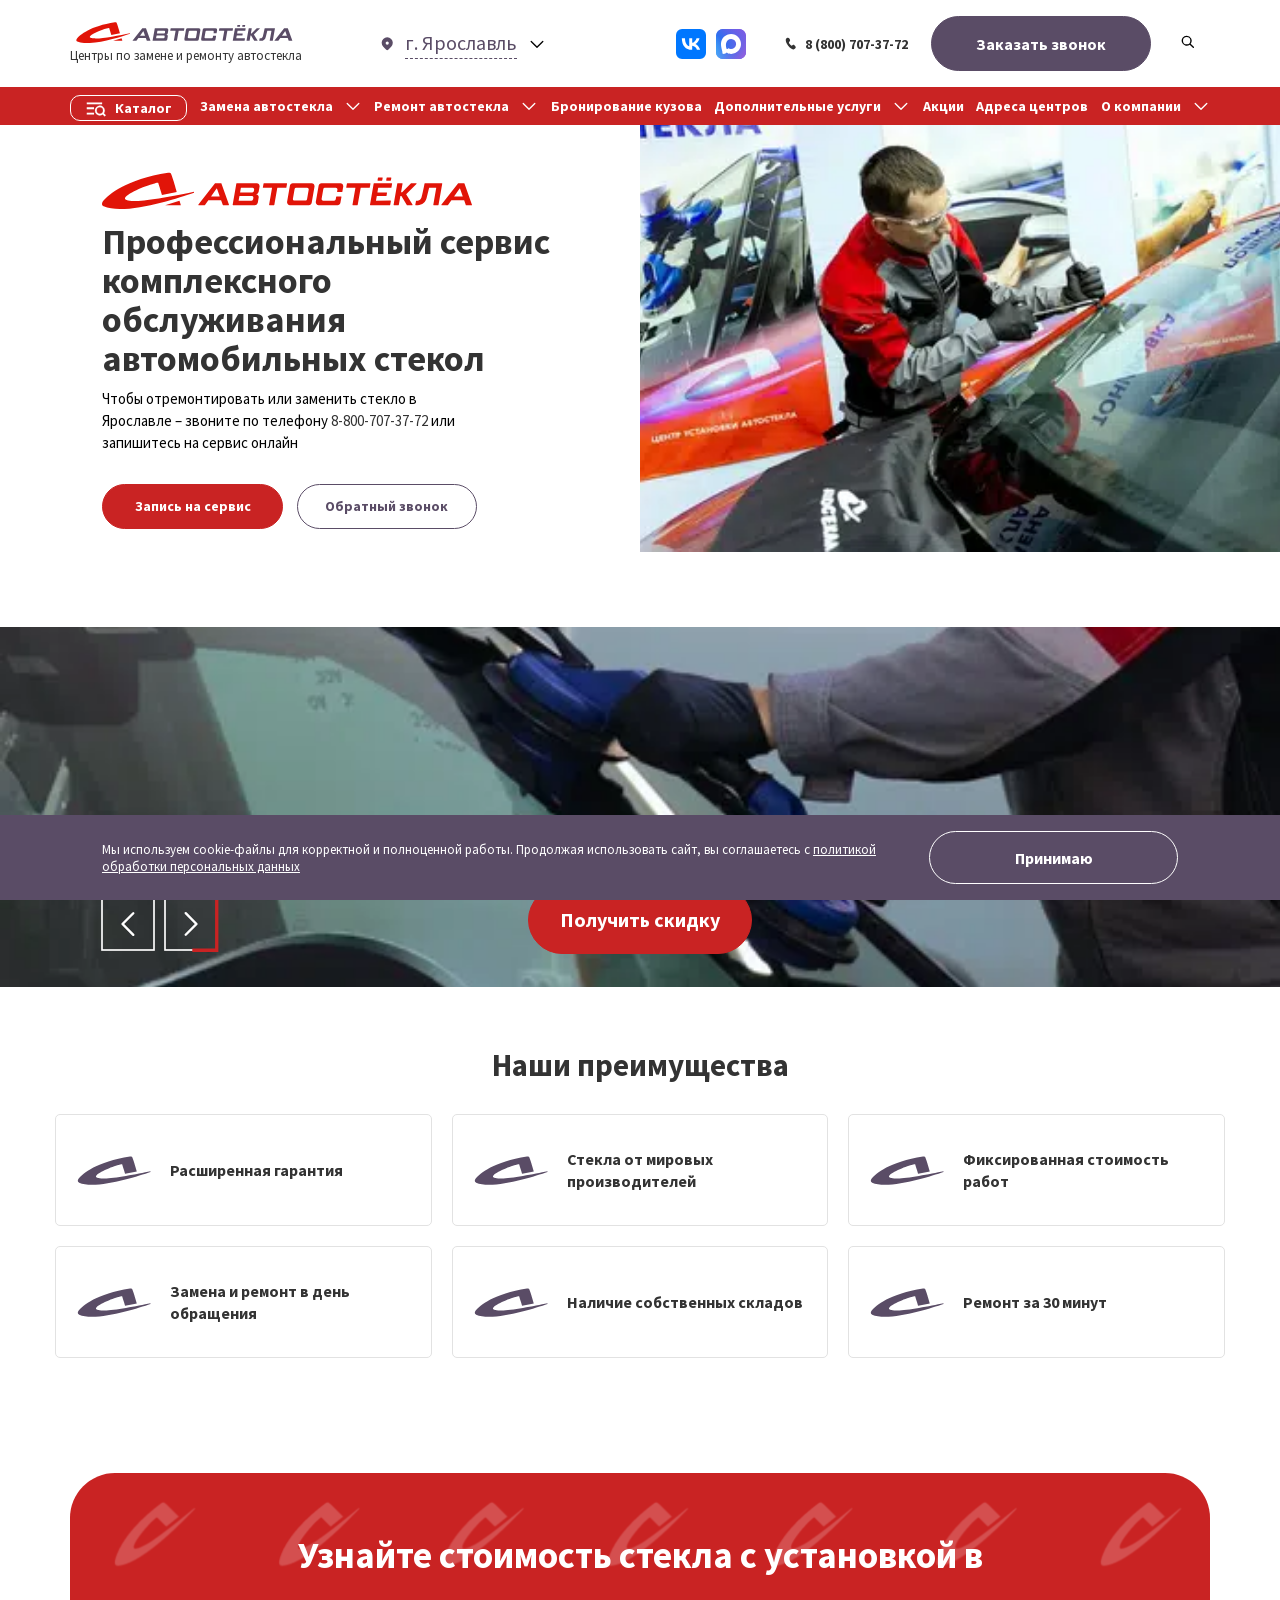
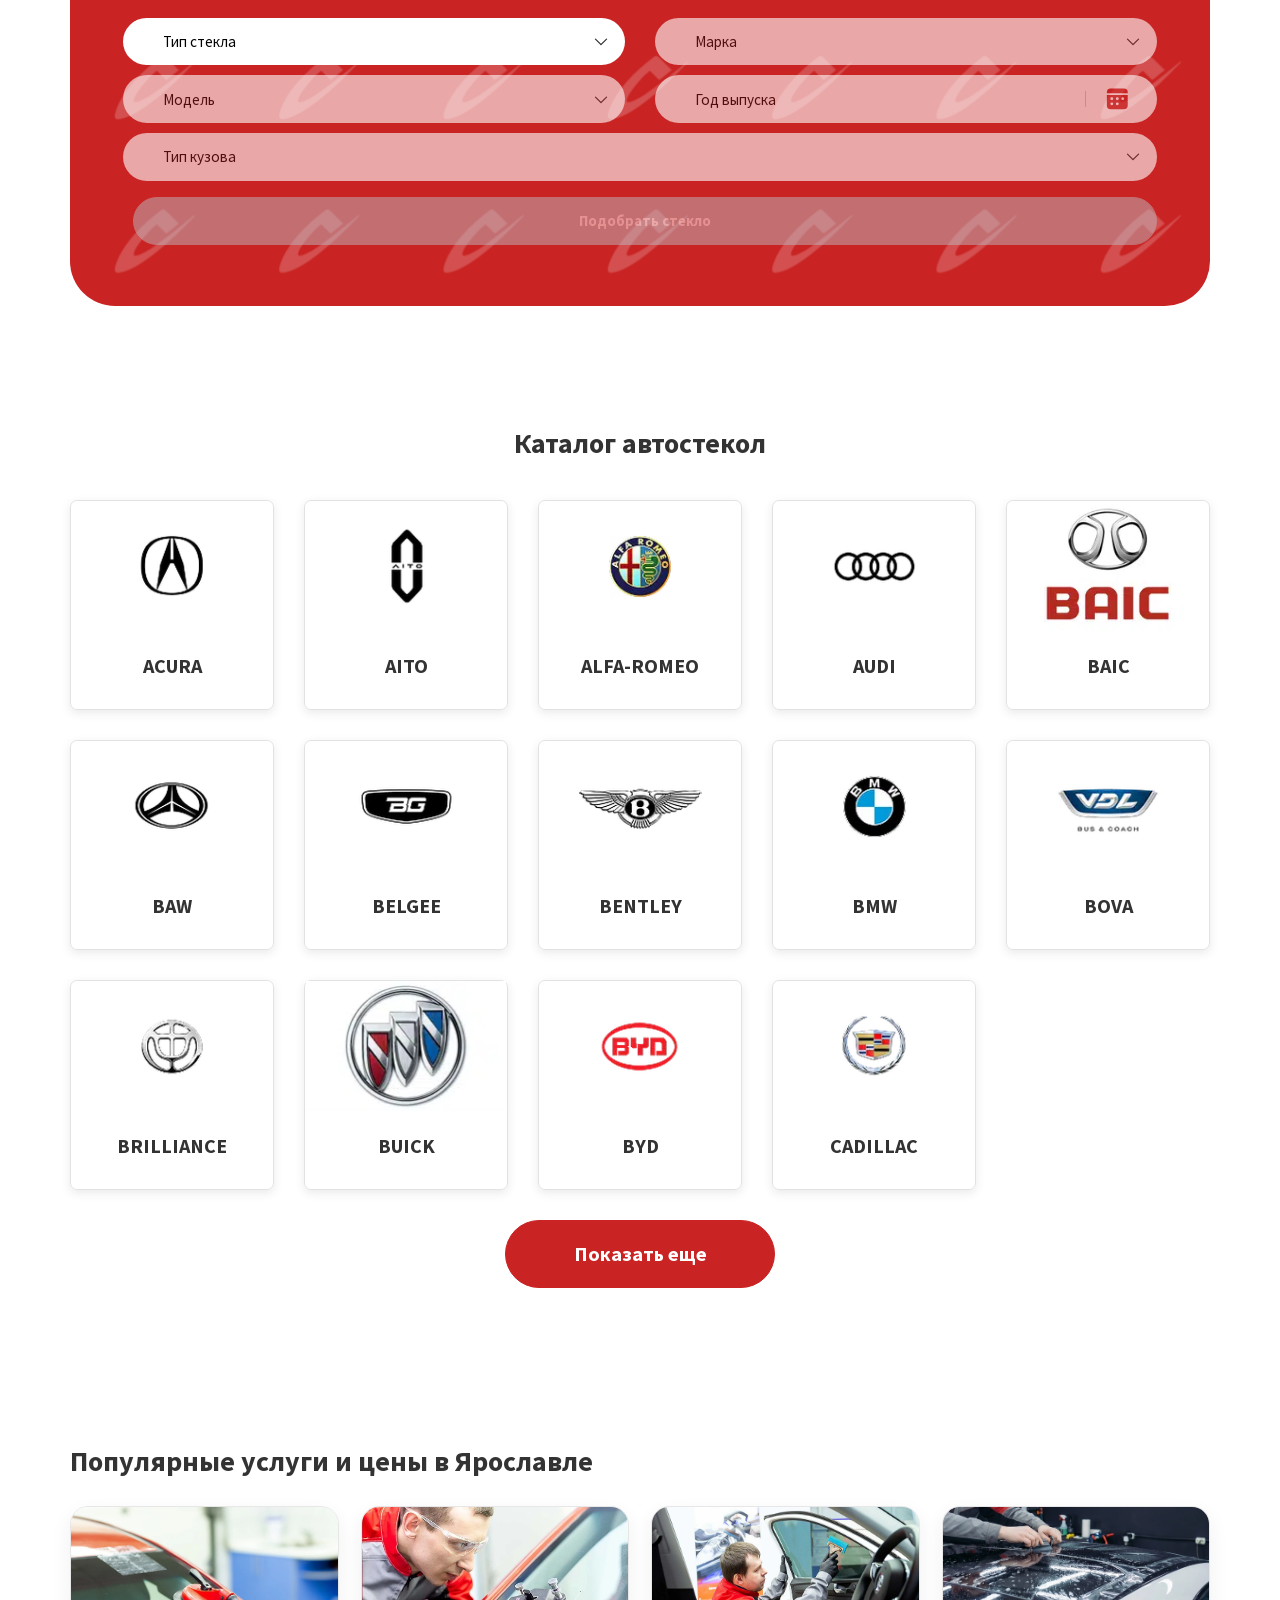
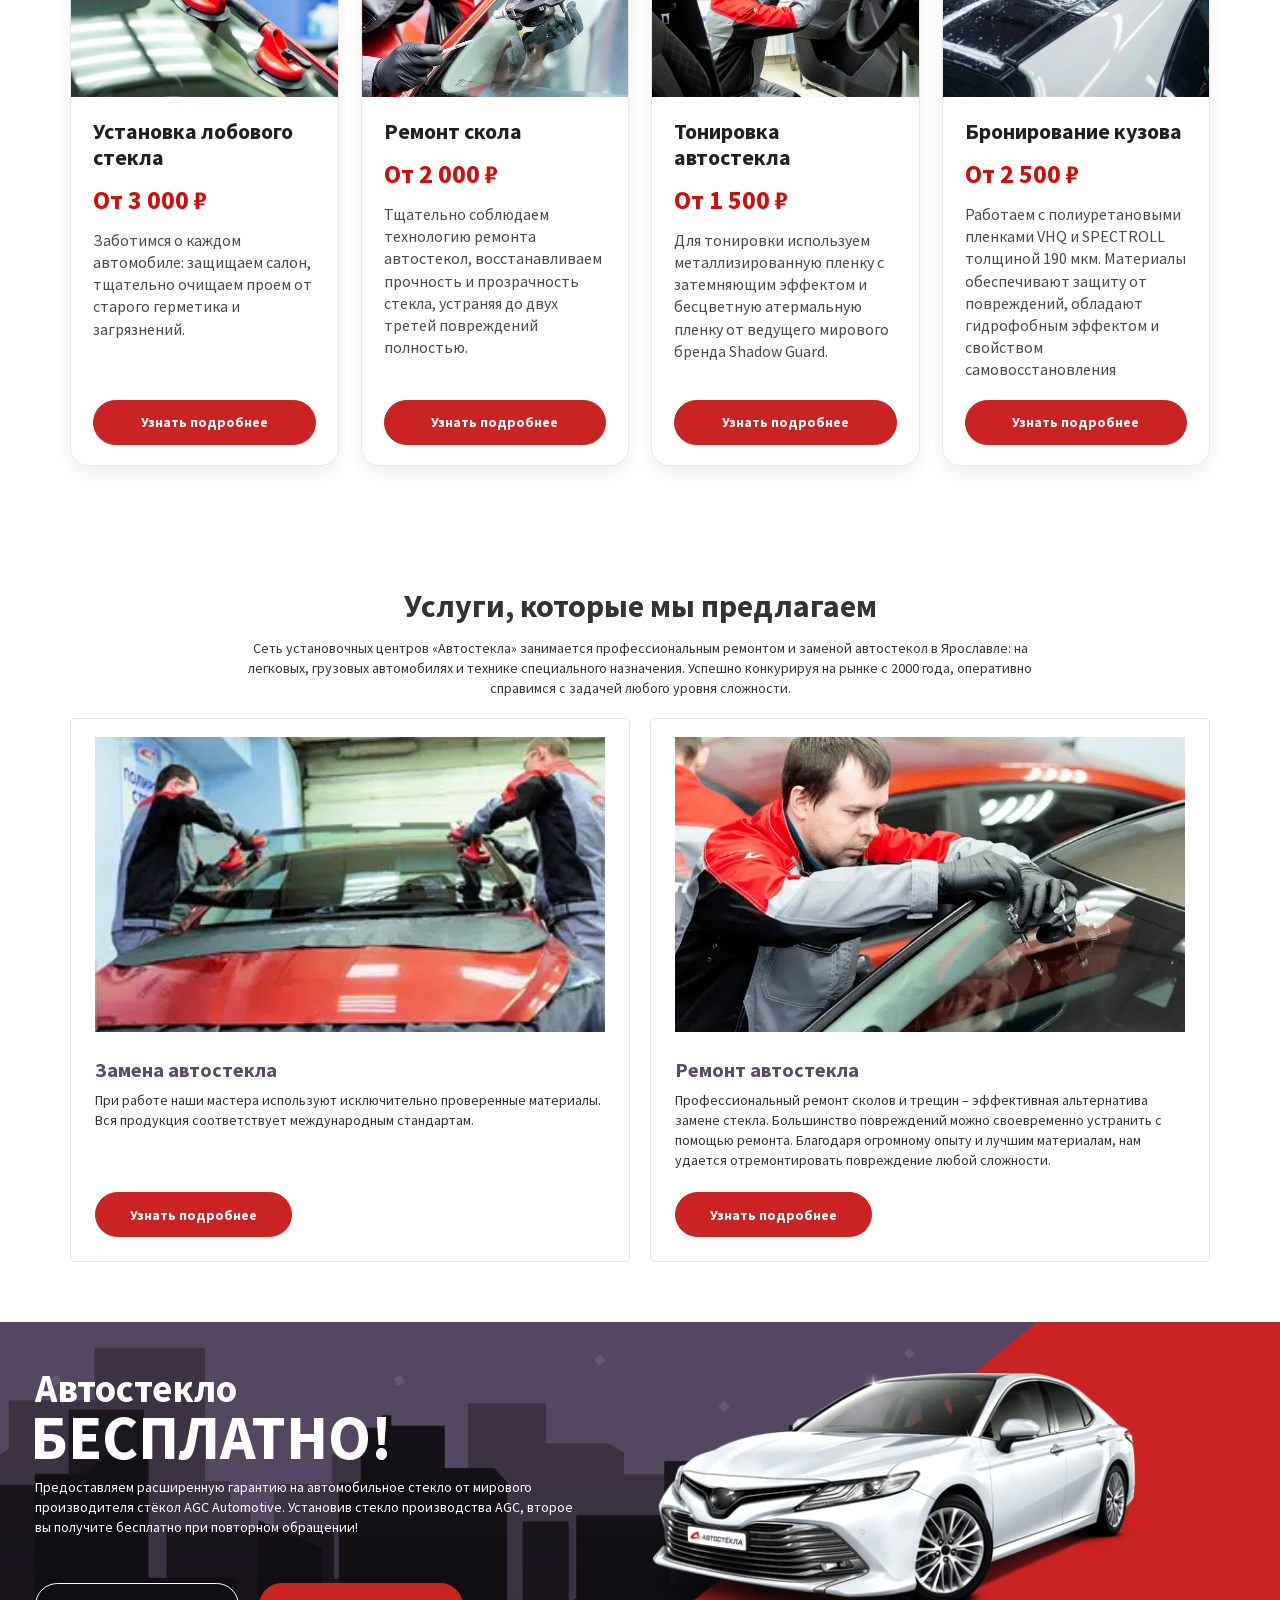
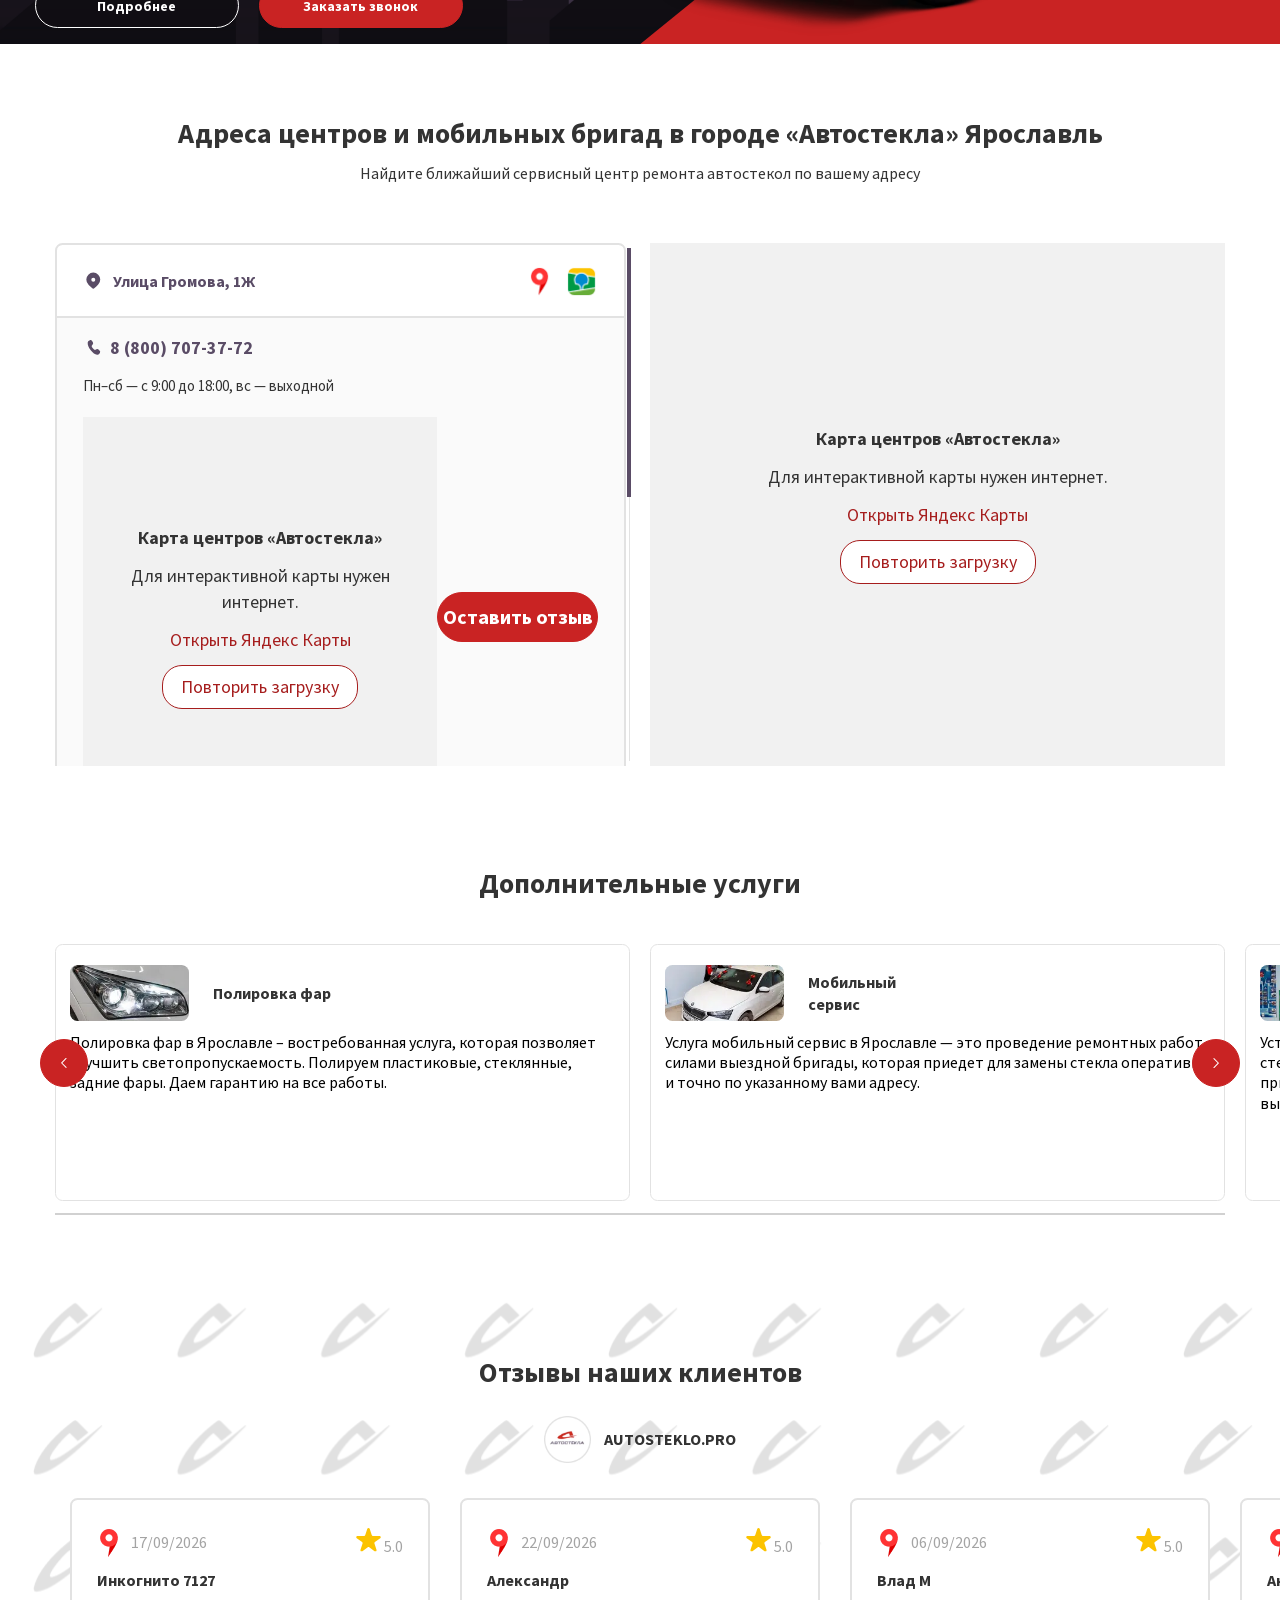
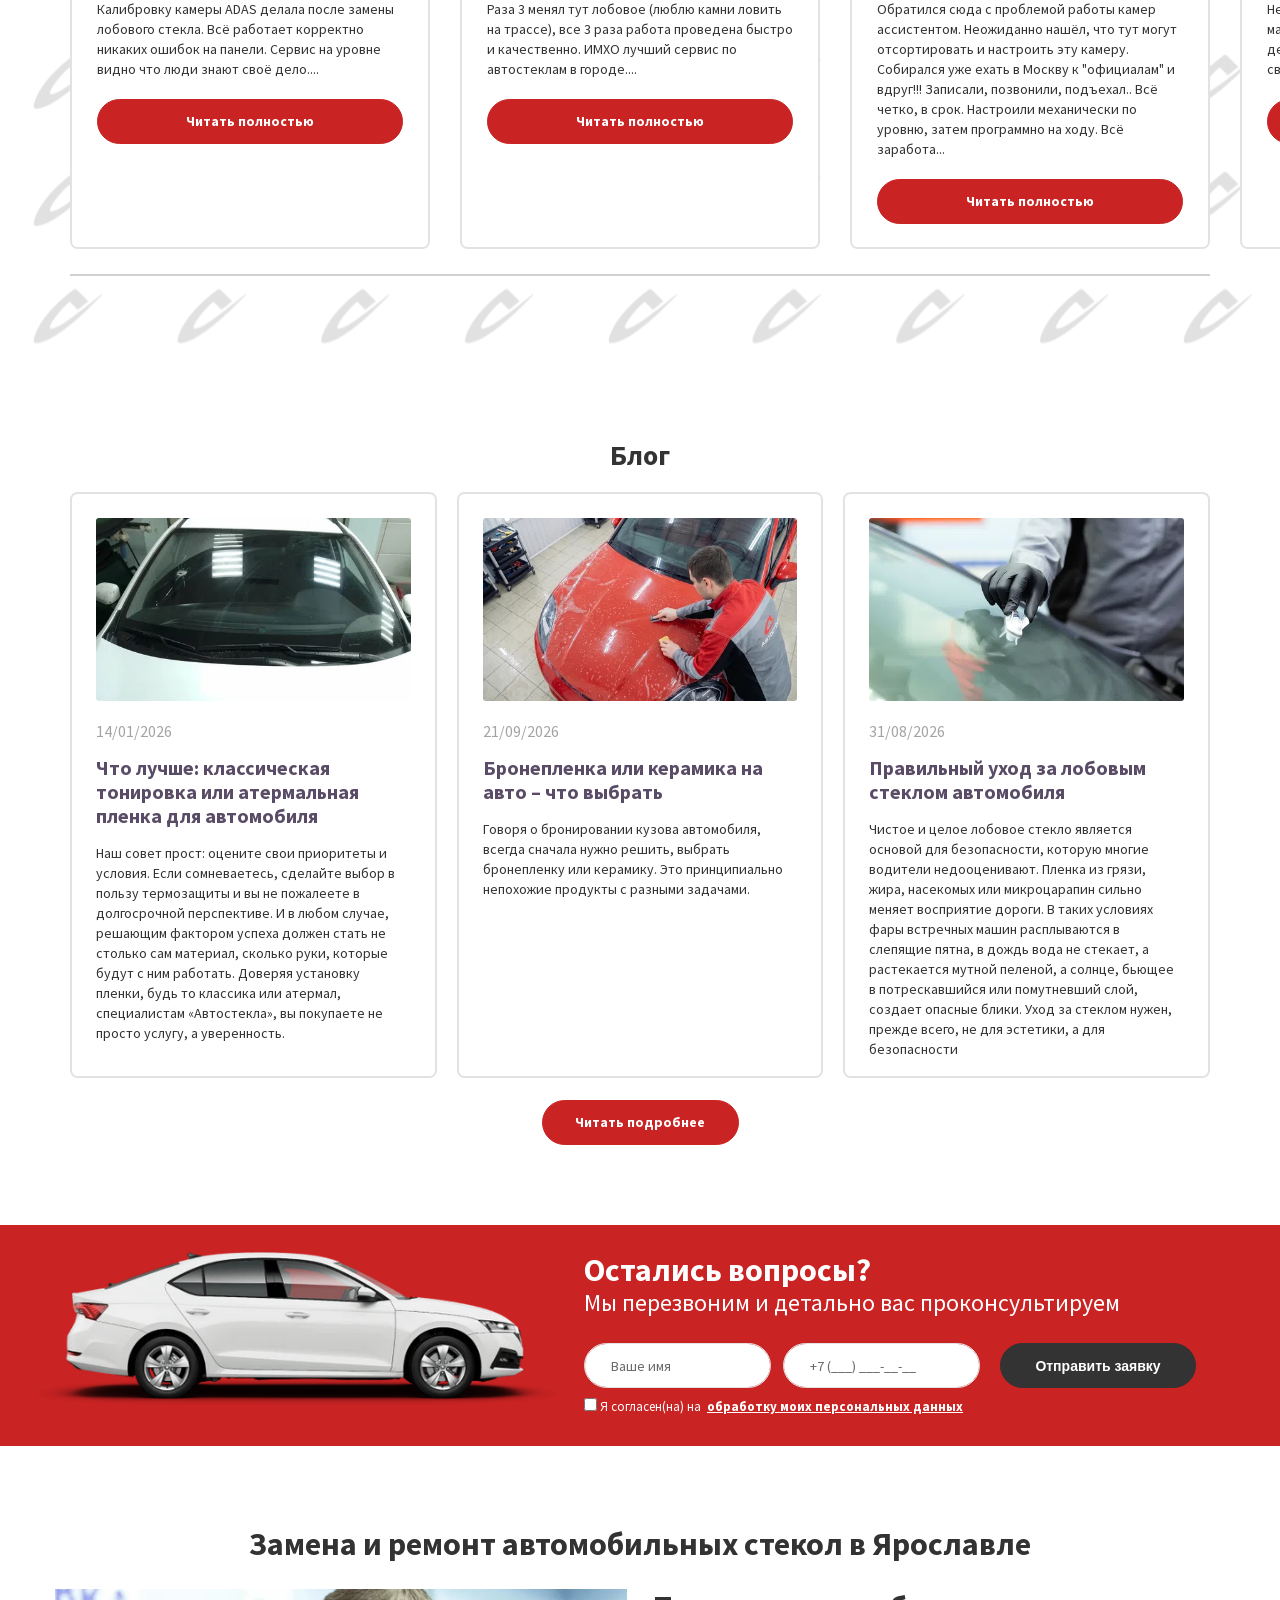
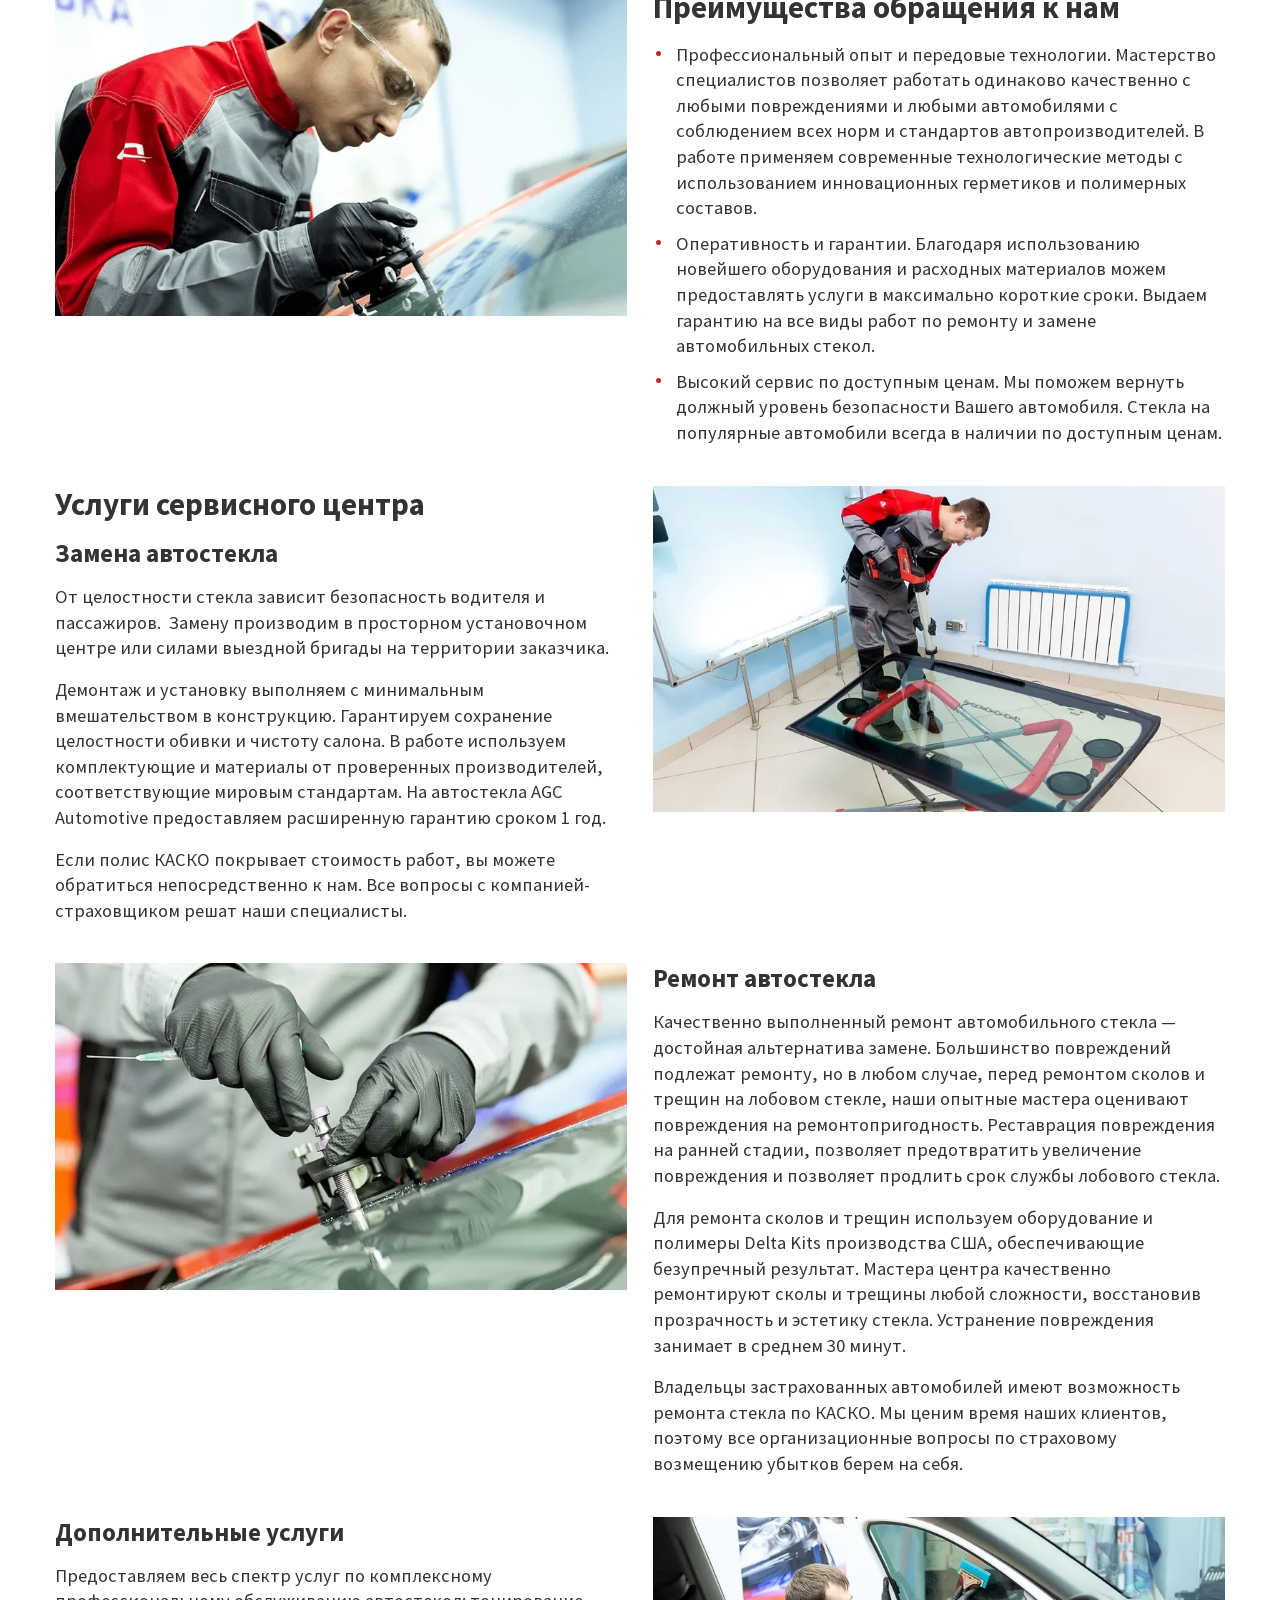
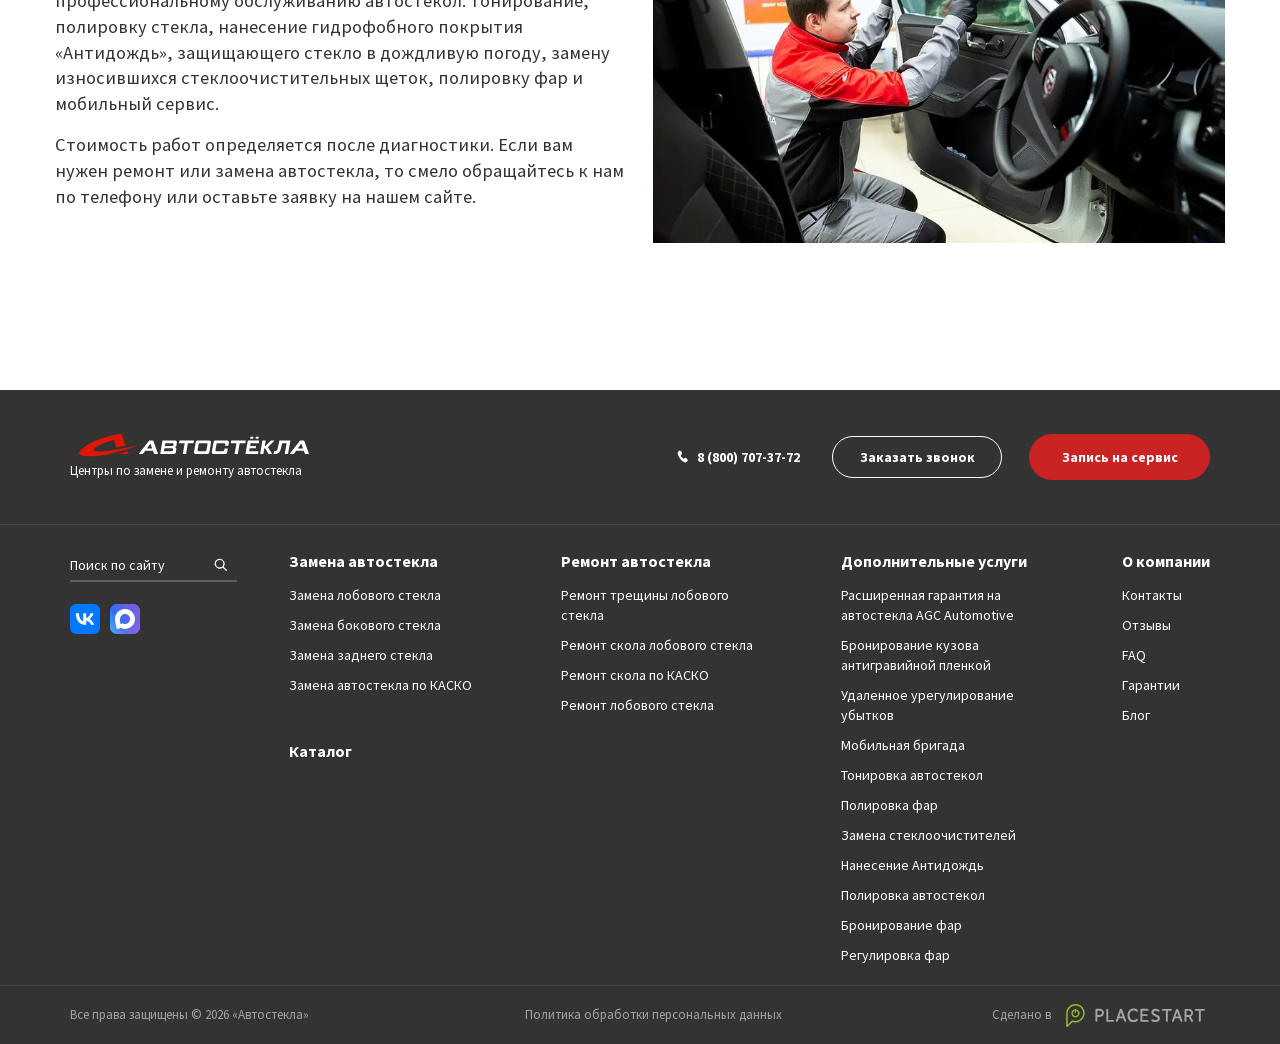
==== index.html @ a3b501b2 "Add offline website with updated blog article Upload the contents of offline-page at the repository " ====
<!DOCTYPE html>

<html id="html" lang="ru">
<head>
<script>window.OFFLINE_ROOT="./";</script><script src="./offline-runtime.js"></script><meta content="width=device-width, initial-scale=1, maximum-scale=1, minimum-scale=1, user-scalable=no" name="viewport"/>
<meta charset="utf-8"/>
<link as="style" href="assets/source-sans-pro-99b4a2787fa4.css" rel="stylesheet"/>
<style>
                body {
                    font-family: -apple-system, BlinkMacSystemFont, "Segoe UI", Roboto, sans-serif;
                }
                @font-face{font-family:swiper-icons;src:url("data:application/font-woff;charset=utf-8;base64, [base64]//wADZ2x5ZgAAAywAAADMAAAD2MHtryVoZWFkAAABbAAAADAAAAA2E2+eoWhoZWEAAAGcAAAAHwAAACQC9gDzaG10eAAAAigAAAAZAAAArgJkABFsb2NhAAAC0AAAAFoAAABaFQAUGG1heHAAAAG8AAAAHwAAACAAcABAbmFtZQAAA/gAAAE5AAACXvFdBwlwb3N0AAAFNAAAAGIAAACE5s74hXjaY2BkYGAAYpf5Hu/j+W2+MnAzMYDAzaX6QjD6/4//Bxj5GA8AuRwMYGkAPywL13jaY2BkYGA88P8Agx4j+/8fQDYfA1AEBWgDAIB2BOoAeNpjYGRgYNBh4GdgYgABEMnIABJzYNADCQAACWgAsQB42mNgYfzCOIGBlYGB0YcxjYGBwR1Kf2WQZGhhYGBiYGVmgAFGBiQQkOaawtDAoMBQxXjg/wEGPcYDDA4wNUA2CCgwsAAAO4EL6gAAeNpj2M0gyAACqxgGNWBkZ2D4/wMA+xkDdgAAAHjaY2BgYGaAYBkGRgYQiAHyGMF8FgYHIM3DwMHABGQrMOgyWDLEM1T9/w8UBfEMgLzE////P/5//f/V/xv+r4eaAAeMbAxwIUYmIMHEgKYAYjUcsDAwsLKxc3BycfPw8jEQA/[base64]/uznmfPFBNODM2K7MTQ45YEAZqGP81AmGGcF3iPqOop0r1SPTaTbVkfUe4HXj97wYE+yNwWYxwWu4v1ugWHgo3S1XdZEVqWM7ET0cfnLGxWfkgR42o2PvWrDMBSFj/IHLaF0zKjRgdiVMwScNRAoWUoH78Y2icB/yIY09An6AH2Bdu/UB+yxopYshQiEvnvu0dURgDt8QeC8PDw7Fpji3fEA4z/PEJ6YOB5hKh4dj3EvXhxPqH/SKUY3rJ7srZ4FZnh1PMAtPhwP6fl2PMJMPDgeQ4rY8YT6Gzao0eAEA409DuggmTnFnOcSCiEiLMgxCiTI6Cq5DZUd3Qmp10vO0LaLTd2cjN4fOumlc7lUYbSQcZFkutRG7g6JKZKy0RmdLY680CDnEJ+UMkpFFe1RN7nxdVpXrC4aTtnaurOnYercZg2YVmLN/d/gczfEimrE/fs/bOuq29Zmn8tloORaXgZgGa78yO9/cnXm2BpaGvq25Dv9S4E9+5SIc9PqupJKhYFSSl47+Qcr1mYNAAAAeNptw0cKwkAAAMDZJA8Q7OUJvkLsPfZ6zFVERPy8qHh2YER+3i/BP83vIBLLySsoKimrqKqpa2hp6+jq6RsYGhmbmJqZSy0sraxtbO3sHRydnEMU4uR6yx7JJXveP7WrDycAAAAAAAH//wACeNpjYGRgYOABYhkgZgJCZgZNBkYGLQZtIJsFLMYAAAw3ALgAeNolizEKgDAQBCchRbC2sFER0YD6qVQiBCv/H9ezGI6Z5XBAw8CBK/m5iQQVauVbXLnOrMZv2oLdKFa8Pjuru2hJzGabmOSLzNMzvutpB3N42mNgZGBg4GKQYzBhYMxJLMlj4GBgAYow/P/PAJJhLM6sSoWKfWCAAwDAjgbRAAB42mNgYGBkAIIbCZo5IPrmUn0hGA0AO8EFTQAA");font-weight:400;font-style:normal}:root{--swiper-theme-color:#007aff}.swiper{margin-left:auto;margin-right:auto;position:relative;overflow:hidden;list-style:none;padding:0;z-index:1}.swiper-vertical>.swiper-wrapper{-ms-flex-direction:column;flex-direction:column}.swiper-wrapper{position:relative;width:100%;height:100%;z-index:1;display:-ms-flexbox;display:flex;transition-property:transform;box-sizing:content-box}.swiper-android .swiper-slide,.swiper-wrapper{transform:translateZ(0)}.swiper-pointer-events{-ms-touch-action:pan-y;touch-action:pan-y}.swiper-pointer-events.swiper-vertical{-ms-touch-action:pan-x;touch-action:pan-x}.swiper-slide{-ms-flex-negative:0;flex-shrink:0;width:100%;height:100%;position:relative;transition-property:transform}.swiper-slide-invisible-blank{visibility:hidden}.swiper-autoheight,.swiper-autoheight .swiper-slide{height:auto}.swiper-autoheight .swiper-wrapper{-ms-flex-align:start;align-items:flex-start;transition-property:transform,height}.swiper-backface-hidden .swiper-slide{transform:translateZ(0);backface-visibility:hidden}.swiper-3d,.swiper-3d.swiper-css-mode .swiper-wrapper{perspective:1200px}.swiper-3d .swiper-cube-shadow,.swiper-3d .swiper-slide,.swiper-3d .swiper-slide-shadow,.swiper-3d .swiper-slide-shadow-bottom,.swiper-3d .swiper-slide-shadow-left,.swiper-3d .swiper-slide-shadow-right,.swiper-3d .swiper-slide-shadow-top,.swiper-3d .swiper-wrapper{transform-style:preserve-3d}.swiper-3d .swiper-slide-shadow,.swiper-3d .swiper-slide-shadow-bottom,.swiper-3d .swiper-slide-shadow-left,.swiper-3d .swiper-slide-shadow-right,.swiper-3d .swiper-slide-shadow-top{position:absolute;left:0;top:0;width:100%;height:100%;pointer-events:none;z-index:10}.swiper-3d .swiper-slide-shadow{background:rgba(0,0,0,.15)}.swiper-3d .swiper-slide-shadow-left{background-image:linear-gradient(270deg,rgba(0,0,0,.5),rgba(0,0,0,0))}.swiper-3d .swiper-slide-shadow-right{background-image:linear-gradient(90deg,rgba(0,0,0,.5),rgba(0,0,0,0))}.swiper-3d .swiper-slide-shadow-top{background-image:linear-gradient(0deg,rgba(0,0,0,.5),rgba(0,0,0,0))}.swiper-3d .swiper-slide-shadow-bottom{background-image:linear-gradient(180deg,rgba(0,0,0,.5),rgba(0,0,0,0))}.swiper-css-mode>.swiper-wrapper{overflow:auto;scrollbar-width:none;-ms-overflow-style:none}.swiper-css-mode>.swiper-wrapper::-webkit-scrollbar{display:none}.swiper-css-mode>.swiper-wrapper>.swiper-slide{scroll-snap-align:start start}.swiper-horizontal.swiper-css-mode>.swiper-wrapper{-ms-scroll-snap-type:x mandatory;scroll-snap-type:x mandatory}.swiper-vertical.swiper-css-mode>.swiper-wrapper{-ms-scroll-snap-type:y mandatory;scroll-snap-type:y mandatory}.swiper-centered>.swiper-wrapper:before{content:"";-ms-flex-negative:0;flex-shrink:0;-ms-flex-order:9999;order:9999}.swiper-centered.swiper-horizontal>.swiper-wrapper>.swiper-slide:first-child{margin-inline-start:var(--swiper-centered-offset-before)}.swiper-centered.swiper-horizontal>.swiper-wrapper:before{height:100%;min-height:1px;width:var(--swiper-centered-offset-after)}.swiper-centered.swiper-vertical>.swiper-wrapper>.swiper-slide:first-child{margin-block-start:var(--swiper-centered-offset-before)}.swiper-centered.swiper-vertical>.swiper-wrapper:before{width:100%;min-width:1px;height:var(--swiper-centered-offset-after)}.swiper-centered>.swiper-wrapper>.swiper-slide{scroll-snap-align:center center}html{overflow-x:hidden}html.active{overflow:hidden}input{font-family:"Source Sans Pro",sans-serif}body{font-family:"Source Sans Pro",sans-serif;background:#fff}*,body{margin:0;padding:0}*{box-sizing:border-box}:focus{outline:none}a{font-family:"Source Sans Pro",sans-serif;text-decoration:none;transition:color .3s}a__icon{transition:fill .3s}a__text{transition:color .3s}.base-wrapper{width:100%;-ms-flex-pack:center;justify-content:center}.base-flex,.base-wrapper{display:-ms-flexbox;display:flex}.base-ai_c{-ms-flex-align:center;align-items:center}.base-jc-sb{-ms-flex-pack:justify;justify-content:space-between}.base-spacing{margin-bottom:clamp(66.66667px,5.20833vw,100px)}.base-links{display:-ms-flexbox;display:flex;margin-right:calc(.05312 * 100vw + -2px)}@media (max-width:1700px){.base-links{margin-right:calc(.00313 * 100vw + 9px)}}@media (min-width:1920px){.base-links{margin-right:100px}}.base-links a{display:-ms-flexbox;display:flex;-ms-flex-align:center;align-items:center}.base-links__item{height:36px;width:36px;margin-right:10px}.base-links__item-max{background:linear-gradient(90deg,#2E6FEF,#8758E3);border-radius:7px}.base-links__drive{width:88px;object-fit:cover;border-radius:5px}@media (max-width:1600px){.base-links__item{height:30px;width:30px}.base-links__drive{width:73.3px}}@media (max-width:1600px) and (max-width:1320px){.base-links__drive{width:58.7px}}@media (max-width:1600px) and (max-width:979px){.base-links{margin-left:auto;margin-right:15px}}.base__title{font-size:42px;line-height:48px;font-weight:700;color:#333;text-align:center;width:100%}@media (max-width:1440px){.base__title{font-size:28px;line-height:34px}}@media (max-width:979px){.base__title{font-size:22px;line-height:26px}}.base-container{width:1620px}@media (max-width:1700px){.base-container{width:1440px}}@media (max-width:1700px) and (max-width:1500px){.base-container{width:1290px}}@media (max-width:1700px) and (max-width:1500px) and (max-width:1320px){.base-container{width:1170px;padding:0 15px}}@media (max-width:1700px) and (max-width:1500px) and (max-width:1320px) and (max-width:1170px){.base-container{width:100%}}.base-container--center,.container{margin:0 auto}.container{width:1620px}@media (max-width:1700px){.container{width:1440px}}@media (max-width:1500px){.container{width:1290px}}@media (max-width:1320px){.container{width:1170px;padding:0 15px}}@media (max-width:1170px){.container{width:100%}}.theme-input--radio{cursor:pointer;display:grid;-ms-flex-align:center;align-items:center;grid-template-columns:26px 1fr;column-gap:12px}.theme-input--radio input{display:none}.theme-input--radio input:checked~p:after{background-color:#C92323}.theme-input--radio p{border:1px solid #5A4C66;border-radius:50%;display:-ms-flexbox;display:flex;-ms-flex-align:center;align-items:center;-ms-flex-pack:center;justify-content:center;width:26px;height:26px;position:relative}.theme-input--radio p:after{content:"";position:absolute;display:block;width:12px;height:12px;border-radius:50%;background-color:transparent;transition:all .3s ease}h1.base__title{font-size:48px;line-height:55px}@media (max-width:1440px){h1.base__title{font-size:32px;line-height:37px}}@media (max-width:979px){h1.base__title{font-size:24px;line-height:28px}}.scroll-loader{position:relative;width:100%;min-height:60px}.scroll-loader.hidden{display:none}.loader{position:absolute;left:50%;top:50%;transform:translate(-50%,-50%);border:4px solid #f3f3f3;border-top:4px solid #C92323;border-radius:50%;width:40px;height:40px;animation:spin 1s linear infinite}.a-btn{display:-ms-flexbox;display:flex;cursor:pointer;-ms-flex-align:center;align-items:center;-ms-flex-pack:center;justify-content:center;border-radius:180px;height:68px}.a-btn,.a-btn *{transition:border .2s,color .2s,background .2s;font-size:20px;line-height:30px;font-weight:700}@media (max-width:1170px){.a-btn,.a-btn *{font-size:16px;line-height:25px}}@media (max-width:1170px) and (max-width:979px){.a-btn,.a-btn *{font-size:13px;line-height:19px}}@media (max-width:1170px){.a-btn{height:52px}}@media (max-width:1170px) and (max-width:979px){.a-btn{height:42px}}.a-btn svg{transition:fill .2s}.a-btn-outline{background:#fff;border:1px solid #5A4C66;color:#5A4C66}.a-btn-outline:hover{background:#C92323;border:1px solid #C92323;color:#fff}.a-btn-outline_reversed{border:1px solid #fff;color:#fff;background:transparent}.a-btn-outline_reversed:hover{background:#fff;color:#5A4C66;border:1px solid #5A4C66}.a-btn-red{background:#E11408;border:1px solid #E11408}.a-btn-red2{background:#C92323;border:1px solid #C92323}.a-btn-red,.a-btn-red2{color:#fff}.a-btn-red2:hover,.a-btn-red:hover{background:#fff;color:#5A4C66;border:1px solid #5A4C66}.a-btn-black{color:white;background:#333;border:1px solid #333}.a-btn-black:hover{color:black;background:white}.a-btn.disabled{border:1px solid #BDBAC0;background:#BDBAC0;color:#fff;pointer-events:none}.button-to-top{position:fixed;right:clamp(5px,3.125vw,60px);bottom:40vh;height:clamp(104px,8.125vw,156px);width:clamp(45.33333px,3.54167vw,68px);background-color:#C92323;border:1px solid #C92323;border-radius:200px;display:-ms-flexbox;display:flex;-ms-flex-pack:center;justify-content:center;z-index:11;cursor:pointer;transition:all .3s ease;transform:translateX(calc(100% + 60px))}.button-to-top.active{transform:none}.button-to-top:hover{background-color:#fff}.button-to-top:hover svg{fill:#C92323}.button-to-top:hover span{color:#C92323}.button-to-top__wrapper{rotate:-90deg;display:-ms-flexbox;display:flex;-ms-flex-align:center;align-items:center;-ms-flex-pack:center;justify-content:center;gap:clamp(9.33333px,.72917vw,14px)}.button-to-top svg{width:clamp(12.66667px,.98958vw,19px);height:clamp(12.66667px,.98958vw,19px);rotate:90deg;fill:#fff;transition:all .3s ease}.button-to-top span{font-family:Source Sans Pro;font-size:clamp(14px,1.04167vw,20px);font-weight:700;line-height:120%;color:#fff;transition:all .3s ease}.catalog-menu{position:absolute;left:calc(.04063 * 100vw + 52px);width:-moz-fit-content;width:fit-content;padding:calc(.00625 * 100vw + 8px);transition:all .3s ease-in-out;display:none;pointer-events:none;opacity:0;transform:translateY(-10%);z-index:-1}.catalog-menu.active,.catalog-menu:hover{display:block;pointer-events:all;opacity:1;z-index:1;transform:translate(0)}.catalog-menu__wrapper{display:-ms-flexbox;display:flex;-ms-flex-direction:column;flex-direction:column;gap:calc(.00625 * 100vw + 8px);padding:calc(.00625 * 100vw + 8px);width:-moz-fit-content;width:fit-content;border:1px solid #E2E2E2;border-radius:7px;box-shadow:0 3px 10px 0 rgba(51,51,51,.101961);background-color:#fff}.catalog-menu-groups{position:relative;overflow:hidden}.catalog-menu-groups__item{display:none;pointer-events:none}.catalog-menu-groups__item.active{display:block;pointer-events:all}.catalog-menu-types{display:-ms-flexbox;display:flex;-ms-flex-pack:center;justify-content:center}.catalog-menu-types__item{position:relative;overflow:hidden;cursor:pointer;padding:calc(.00313 * 100vw + 4px) calc(.00625 * 100vw + 8px);font-weight:700;font-size:calc(.005 * 100vw + 10.4px);line-height:calc(.00937 * 100vw + 12px);color:#aaa;border:1px solid #aaa;transition:all .3s ease-in-out}.catalog-menu-types__item.active{background-color:#C92323;color:#fff;border-color:#C92323}.catalog-menu-types__item:not(.active):hover{color:#C92323;border-color:#C92323}.catalog-menu-types__item .link{position:absolute;width:100%;top:0;left:0;height:100%;display:-ms-flexbox;display:flex;-ms-flex-pack:center;justify-content:center;-ms-flex-align:center;align-items:center;color:#fff;transition:all .3s ease-in-out;transform:translateY(100%)}.catalog-menu-types__item .text{transition:all .3s ease-in-out}.catalog-menu-types__item.active:hover .link{transform:translate(0)}.catalog-menu-types__item.active:hover .text{transform:translateY(-150%)}.catalog-menu-types__item--first{border-top-left-radius:10px;border-bottom-left-radius:10px}.catalog-menu-types__item--last{border-top-right-radius:10px;border-bottom-right-radius:10px}.catalog-menu-marks{display:grid;grid-template-columns:repeat(auto-fill,minmax(150px,1fr));grid-template-rows:repeat(8,calc(.01875 * 100vw + 24px));grid-auto-flow:column;row-gap:calc(.00313 * 100vw + 4px);column-gap:calc(.00813 * 100vw + 9.4px)}.catalog-menu-marks__item{display:-ms-flexbox;display:flex;gap:calc(.00375 * 100vw + 4.8px);-ms-flex-align:center;align-items:center;width:calc(.05625 * 100vw + 72px);border-radius:10px;transition:all .33s ease-in-out}.catalog-menu-marks__item--more{grid-row:8;-ms-flex-item-align:end;align-self:end;width:-moz-fit-content;width:fit-content;height:calc(.015 * 100vw + 19.2px);background-color:#C92323;color:#fff;padding:calc(.00313 * 100vw + 4px) calc(.005 * 100vw + 6.4px);font-weight:700;font-size:calc(.005 * 100vw + 10.4px);line-height:calc(.00937 * 100vw + 12px)}.catalog-menu-marks__item--more svg{margin:0}.catalog-menu-marks__item:not(.catalog-menu-marks__item--more):hover{box-shadow:0 3px 10px 0 rgba(51,51,51,.101961)}.catalog-menu-marks__image-wrapper{width:calc(.01875 * 100vw + 24px);height:calc(.01875 * 100vw + 24px);display:-ms-flexbox;display:flex;-ms-flex-pack:center;justify-content:center;-ms-flex-align:center;align-items:center}.catalog-menu-marks__image{width:100%;height:100%;object-fit:cover}.catalog-menu-marks__name{color:#333333;font-weight:500;font-style:normal;font-size:calc(.005 * 100vw + 10.4px);line-height:calc(.00937 * 100vw + 12px)}.header{margin-bottom:150px;position:relative}@media (max-width:1650px){.header{margin-bottom:8.5vw}}@media (max-width:1340px){.header{margin-bottom:9.5vw}}@media (max-width:1230px){.header{margin-bottom:10vw}}.header-desktop{width:100%;background:#fff;z-index:12;position:fixed;top:0;left:0}.header-desktop-burger{cursor:pointer;width:55px;height:55px;margin-left:24px;border-radius:50%;background:#C92323;display:none;-ms-flex-pack:center;justify-content:center;-ms-flex-align:center;align-items:center}.header-desktop-burger__icon{height:14px;width:20px;display:-ms-flexbox;display:flex;-ms-flex-direction:column;flex-direction:column}.header-desktop-burger__line{width:100%;height:2px;background:#fff;border-radius:2px}.header-desktop-burger__line:not(:first-child){margin-top:4px}.header-desktop-burger.active .header-desktop-burger__line:first-child{animation:HDBurger1 .6s ease-in forwards}.header-desktop-burger.active .header-desktop-burger__line:nth-child(2){animation:HDBurger2 .6s ease-in forwards,HDBurger2Opacity .6s ease-in forwards}.header-desktop-burger.active .header-desktop-burger__line:last-child{animation:HDBurger3 .6s ease-in forwards}@keyframes HDBurger1{0%{transform:translateY(0)}50%{transform:translateY(6px) rotate(0deg)}60%{transform:translateY(6px) rotate(45deg)}to{transform:translateY(6px) rotate(405deg)}}@keyframes HDBurger2Opacity{0%,70%{opacity:1}71%,to{opacity:0}}@keyframes HDBurger2{0%,60%{transform:rotate(0deg)}to{transform:rotate(1turn)}}@keyframes HDBurger3{0%{transform:translateY(0)}50%{transform:translateY(-6px) rotate(0deg)}60%{transform:translateY(-6px) rotate(-45deg)}to{transform:translateY(-6px) rotate(315deg)}}.header-desktop-top{padding:16px 0;display:-ms-flexbox;display:flex;-ms-flex-pack:justify;justify-content:space-between}.header-desktop__left,.header-desktop__right{display:-ms-flexbox;display:flex;-ms-flex-align:center;align-items:center;position:relative}.header-desktop-logo__svg{width:calc(213px + (100vw - 1170px) * .14133);height:calc(20px + (100vw - 1170px) * .01467)}.header-desktop-logo__text{font-size:20px;line-height:27px;color:dimgray}@media (max-width:1600px){.header-desktop-logo__text{font-size:16px;line-height:20px;color:#333}}@media (max-width:1600px) and (max-width:1320px){.header-desktop-logo__text{font-size:13px;line-height:18px;color:#333}}.header-desktop-domains{margin-left:calc(77px + (100vw - 1280px) * .06094)}.header-desktop-domains,.header-desktop-domains__wrapper{display:-ms-flexbox;display:flex;-ms-flex-align:center;align-items:center}.header-desktop-domains__wrapper .header-desktop-menu-link__icon{fill:black}.header-desktop-domains__wrapper:hover .header-desktop-menu-link__icon{fill:#C92323}.header-desktop-domains__svg{width:24px;height:24px;fill:#5A4C66}@media (max-width:1600px){.header-desktop-domains__svg{width:16px;height:16px}}.header-desktop-domains__domain{margin-left:10px;font-size:20px;line-height:30px;color:#333;color:#5A4C66;border-bottom:1px dashed #5A4C66}.header-desktop-domains:hover .header-desktop-domains__svg{fill:#C92323}.header-desktop-domains:hover .header-desktop-domains__domain{color:#C92323;border-bottom:1px dashed #C92323}.header-desktop-phone{margin-left:13px;display:-ms-flexbox;display:flex;-ms-flex-align:center;align-items:center;font-size:22px;line-height:30px;font-weight:bold;color:#333}.header-desktop-phone__icon{height:24px;width:24px;fill:#333;margin-right:10px}@media (max-width:1600px){.header-desktop-phone__icon{height:16px;width:16px;margin-right:7px}}@media (max-width:1600px){.header-desktop-phone{font-size:18px;line-height:24px;color:#333}}@media (max-width:1600px) and (max-width:1320px){.header-desktop-phone{font-size:14px;line-height:20px;color:#333}}.header-desktop-phone:hover{color:#C92323}.header-desktop-phone:hover .header-desktop-phone__icon{fill:#C92323}.header-desktop__callback{width:271px;height:68px;margin-left:23px;background:#5A4C66;color:#fff;font-size:20px;line-height:30px;font-weight:700}@media (max-width:1600px){.header-desktop__callback{width:240px;height:60.2214px;font-size:18px;line-height:24px;font-weight:700}}@media (max-width:1600px) and (max-width:1320px){.header-desktop__callback{width:220px;height:55.20295px;font-size:16px;line-height:20px;font-weight:700}}.header-desktop-phone,.header-desktop__callback{opacity:1;transition:opacity .3s}.header-desktop-phone.hidden,.header-desktop__callback.hidden{opacity:0}.header-desktop-search{position:relative;overflow:hidden;height:53px;width:431px;border:1px solid #5A4C66;border-radius:180px;background:#fff}.header-desktop-search-wrapper{position:absolute;opacity:1!important;top:0;height:100%;padding-left:40px;right:-40vw;display:-ms-flexbox;display:flex;z-index:13;transition:right .3s ease-in-out;-ms-flex-align:center;align-items:center}.header-desktop-search-wrapper.active{right:0}.header-desktop-search-wrapper.hidden{display:none}.header-desktop-search-btn{cursor:pointer;margin-left:17px;padding:14px}.header-desktop-search-btn__icon{height:34px;width:34px}@media (max-width:1600px){.header-desktop-search-btn{margin-left:15.44px}.header-desktop-search-btn__icon{width:16px;height:16px}}.header-desktop-search-button{position:absolute;left:0;top:0;height:100%;width:70px;display:-ms-flexbox;display:flex;-ms-flex-pack:center;justify-content:center;-ms-flex-align:center;align-items:center}.header-desktop-search-button__icon{width:24px;height:24px;fill:#5A4C66}.header-desktop-search-button:focus .header-desktop-search-button__icon{fill:#C92323}.header-desktop-search__input{width:100%;height:100%;border:none;-moz-appearance:none;appearance:none;padding:0 40px 0 70px;font-size:18px;line-height:24px;color:#333}.header-desktop-menu{background:#C92323;height:calc(37.75px + (100vw - 1280px) * .04258);width:100%;transition:all .3s ease}.header-desktop-menu__container{display:-ms-flexbox;display:flex;-ms-flex-pack:justify;justify-content:space-between}.header-desktop-menu-link{position:relative;height:100%;-ms-flex-align:center;align-items:center;display:-ms-flexbox;display:flex;font-size:20px;line-height:30px;font-weight:700;color:#fff}.header-desktop-menu-link--menu{border:1px solid #FFFFFF;border-radius:10px;padding:calc(.00313 * 100vw + 4px) calc(.00562 * 100vw + 7.2px);margin-top:calc(.00313 * 100vw + 4px);margin-bottom:calc(.00313 * 100vw + 4px);height:69%}.header-desktop-menu-link--menu:before{content:"";position:absolute;top:calc(-.00313 * 100vw + -4px);bottom:calc(-.00313 * 100vw + -4px);left:-20px;right:-20px;pointer-events:auto;z-index:1}.header-desktop-menu-link--menu .header-desktop-menu-link__icon{width:calc(.00375 * 100vw + 16.8px);height:calc(.00375 * 100vw + 16.8px);stroke:#fff;stroke-width:.1px;margin-left:0;margin-right:calc(0 * 100vw + 8px)}.header-desktop-menu-link-submenu{top:100%;left:0;width:100%;z-index:12;background:#fff;box-shadow:0 9px 28px rgba(0,0,0,.1);border-radius:5px;position:absolute;padding:20px;display:none}.header-desktop-menu-link-submenu__item{font-size:16px;line-height:24px;color:#333;display:block;padding:6px 0;width:100%;font-weight:normal}.header-desktop-menu-link-submenu__item:visited{color:#333}.header-desktop-menu-link-submenu__item:hover{color:#E11408}.header-desktop-menu-link__icon{height:18px;width:18px;margin-left:11px;fill:#fff}.header-desktop-menu-link:hover .header-desktop-menu-link-submenu{display:block}@media (max-width:1600px){.header-desktop-menu-link{font-size:18px;line-height:24px;font-weight:700;color:#fff}.header-desktop-menu__icon{margin-left:7px;height:16px;width:16px}}@media (max-width:1600px) and (max-width:1320px){.header-desktop-menu{height:37.75px}.header-desktop-menu-link{font-size:14px;line-height:20px;font-weight:700;color:#fff}.header-desktop-menu__icon{margin-left:5px;height:12px;width:12px}}.header-desktop-sticky-menu{width:536px;position:fixed;background:#fff;height:calc(100vh - 100px);right:0;z-index:14;display:none;top:100px}@media (max-width:1600px){.header-desktop-sticky-menu{height:calc(100vh - 92px);top:92px}}@media (max-width:1600px) and (max-width:1320px){.header-desktop-sticky-menu{top:87px;height:calc(100vh - 87px)}}.header-desktop-sticky-menu.active{display:block}.header-desktop-sticky-menu-item{display:-ms-flexbox;display:flex;border-top:1px solid #CDCDCD}.header-desktop-sticky-menu-item:last-child{border-bottom:1px solid #CDCDCD}.header-desktop-sticky-menu-item--red{background-color:#E11408}.header-desktop-sticky-menu-item--red .header-desktop-sticky-menu-item__link{color:#fff}.header-desktop-sticky-menu-item--red .header-desktop-sticky-menu-item__icon{fill:#fff}.header-desktop-sticky-menu-item__link{display:-ms-flexbox;display:flex;width:-moz-fit-content;width:fit-content;padding:20px 35px;font-size:20px;line-height:30px;font-weight:700;color:#333}.header-desktop-sticky-menu-item__subitems_btn{-ms-flex:1;flex:1;padding:0 35px;cursor:pointer;display:-ms-flexbox;display:flex;-ms-flex-pack:end;justify-content:flex-end;-ms-flex-align:center;align-items:center}.header-desktop-sticky-menu-item__icon{height:18px;width:18px;transform:rotate(-90deg)}.header-desktop-sticky-menu-item-children{position:fixed;z-index:10;right:-200%;top:100px;background:#fff;height:calc(100vh - 100px);width:536px;overflow-y:scroll;transition:right .3s ease-in-out;padding-bottom:12px}.header-desktop-sticky-menu-item-children-back{display:-ms-flexbox;display:flex;padding:15px;-ms-flex-align:center;align-items:center;height:54px;border-top:1px solid #CDCDCD;border-bottom:1px solid #CDCDCD;background:#5A4C66}.header-desktop-sticky-menu-item-children-back__text{font-size:16px;line-height:20px;font-weight:700;color:#fff}.header-desktop-sticky-menu-item-children-item{padding:15px;font-size:18px;line-height:26px;font-weight:700;color:#333;border-bottom:1px solid #CDCDCD;display:block}@media (max-width:1600px){.header-desktop-sticky-menu-item-children{height:calc(100vh - 92px);top:92px}}@media (max-width:1600px) and (max-width:1320px){.header-desktop-sticky-menu-item-children{top:87px;height:calc(100vh - 87px)}}.header-desktop-sticky-menu-item.active+.header-desktop-sticky-menu-item-children{right:0}.header-desktop.sticky .header-desktop-menu{height:0;overflow:hidden}.header-desktop.sticky .header-desktop-burger{display:-ms-flexbox;display:flex}.header-desktop.sticky .header-desktop-top{padding:16px 0}.header-desktop.sticky .header-desktop-search-btn{display:none}.header-domain_select{position:absolute;top:calc(134px + (100vw - 1170px) * .03733);width:100%;height:calc(100vh - 134px);opacity:0;transition:opacity .3s;z-index:-1;padding:50px 75px;overflow-y:scroll}@media (max-width:1170px){.header-domain_select{top:120px;position:fixed;top:0;height:100vh}}.header-domain_select-top{width:100%;display:-ms-flexbox;display:flex;-ms-flex-align:center;align-items:center;-ms-flex-pack:justify;justify-content:space-between}.header-domain_select-search{position:relative;border:1px solid #E2E2E2;border-radius:180px;height:68px;width:674px}@media (max-width:1170px){.header-domain_select-search{height:52px}}@media (max-width:1170px) and (max-width:979px){.header-domain_select-search{height:42px}}@media (max-width:979px){.header-domain_select-search{width:calc(100% - 60px)}}.header-domain_select-search-button{position:absolute;right:0;top:0;height:100%;width:64px;display:-ms-flexbox;display:flex;-ms-flex-pack:center;justify-content:center;-ms-flex-align:center;align-items:center}.header-domain_select-search-button__icon{width:24px;height:24px;fill:#5A4C66}.header-domain_select-search-button:focus .header-domain_select-search-button__icon{fill:#C92323}.header-domain_select-search__input{border:none;-moz-appearance:none;appearance:none;font-size:16px;line-height:24px;border-radius:180px;color:#333;padding:0 64px 0 20px;height:100%;width:100%}.header-domain_select-search__input::-webkit-input-placeholder{font-size:16px;line-height:24px;color:#878787}.header-domain_select-search__input::-moz-placeholder{font-size:16px;line-height:24px;color:#878787}.header-domain_select-search__input::-ms-input-placeholder{font-size:16px;line-height:24px;color:#878787}.header-domain_select-search__input::placeholder{font-size:16px;line-height:24px;color:#878787}.header-domain_select-domains{margin-top:36px;columns:7}@media (max-width:1920px){.header-domain_select-domains{columns:5}}@media (max-width:1920px) and (max-width:1600px){.header-domain_select-domains{columns:4}}@media (max-width:1920px) and (max-width:1600px) and (max-width:979px){.header-domain_select-domains{columns:3}}@media (max-width:1920px) and (max-width:1600px) and (max-width:979px) and (max-width:767px){.header-domain_select-domains{columns:2}}@media (max-width:1920px) and (max-width:1600px) and (max-width:979px) and (max-width:767px) and (max-width:600px){.header-domain_select-domains{columns:1}}.header-domain_select-domains-item{display:-ms-flexbox;display:flex;-moz-column-break-inside:avoid;break-inside:avoid-column;margin-top:-5.5px}.header-domain_select-domains-item-domain{padding:12.5px;font-weight:500;font-size:16px;display:block;line-height:24px;color:#333}.header-domain_select-domains-item-domain:hover{color:#E11408;text-decoration:underline}.header-domain_select-domains-item-domain.hidden{display:none}.header-domain_select-domains-item__letter{margin-top:5.5px;min-height:37px;min-width:37px;height:37px;width:37px;font-weight:900;font-size:16px;line-height:24px;display:-ms-flexbox;display:flex;-ms-flex-align:center;align-items:center;-ms-flex-pack:center;justify-content:center;border-radius:8px;border:1px solid #E2E2E2;color:#333;margin-right:19px}.header-domain_select-domains-item.hidden{display:none}.header-domain_select__close{cursor:pointer;height:40px;width:40px;fill:#5A4C66}@media (max-width:979px){.header-domain_select__close{height:36px;width:36px}}.header.domain-select{height:150px}.header.domain-select .header-domain_select{background:#fff;opacity:1;z-index:10}.header.domain-select .header-desktop-bottom{display:none}@media (max-width:1170px){.header.domain-select .header-domain_select{z-index:14;padding:25px 40px}}@media (max-width:1170px) and (max-width:767px){.header.domain-select .header{padding:15px 20px}}.header-wrapper{width:100%}.header-mobile{top:0;left:0;position:fixed;width:100%;z-index:13}.header-mobile-top{height:64px;border-bottom:1px solid #E2E2E2;position:relative;background:#fff}.header-mobile-top-menu{height:100%;width:60px;display:-ms-flexbox;display:flex;-ms-flex-align:center;align-items:center;-ms-flex-pack:center;justify-content:center;padding-bottom:4px}.header-mobile-top-menu__icon{height:24px;width:24px;fill:#5A4C66}.header-mobile-top-menu__icon:first-child{display:-ms-flexbox;display:flex}.header-mobile-top-menu.active .header-mobile-top-menu__icon:first-child,.header-mobile-top-menu__icon:last-child{display:none}.header-mobile-bottom,.header-mobile-top-menu.active .header-mobile-top-menu__icon:last-child{display:-ms-flexbox;display:flex}.header-mobile-bottom{height:56px;-ms-flex-align:center;align-items:center;padding:8px 15px;-ms-flex-pack:justify;justify-content:space-between;background:#fff}.header-mobile-menu{position:fixed;left:-200%;top:121px;background:#fff;height:calc(100vh - 121px);width:100%;z-index:13;transition:left .3s ease-in-out;overflow-y:scroll}.header-mobile-menu-top{height:54px;width:100%;padding:0 15px;display:-ms-flexbox;display:flex;background:#C92323;-ms-flex-align:center;align-items:center;font-size:16px;line-height:24px;font-weight:700;color:#fff}.header-mobile-menu-top svg{fill:#fff}.header-mobile-menu-bg{position:fixed;left:0;top:0;height:100vh;width:100vw;background:rgba(0,0,0,.37);transition:opacity .2s;z-index:-2;opacity:0}.header-mobile-menu-bg.active{z-index:12;opacity:1}.header-mobile-menu.active{left:0}.header-mobile-menu-catalog{width:100%}.header-mobile-menu-catalog-children{position:fixed;z-index:10;left:-200%;top:120px;background:#fff;height:calc(100vh - 121px);width:100%;overflow:auto;transition:left .3s ease-in-out}.header-mobile-menu-catalog-children-back{display:-ms-flexbox;display:flex;padding:15px;-ms-flex-align:center;align-items:center;height:54px;border-top:1px solid #E2E2E2;border-bottom:1px solid #E2E2E2;background:#F9F9F9}.header-mobile-menu-catalog-children-back__text{font-size:16px;line-height:24px;color:#333}.header-mobile-menu-catalog-children-back__icon{margin-right:7px;width:12px;height:12px;fill:#333;transform:rotate(90deg)}.header-mobile-menu-catalog-children-item{padding:15px;font-size:16px;line-height:24px;color:#333;border-bottom:1px dashed #E2E2E2;display:block}.header-mobile-menu-catalog-children-item:last-child{margin-bottom:200px}.header-mobile-menu-catalog-item{display:-ms-flexbox;display:flex;-ms-flex-align:center;align-items:center;border-bottom:1px solid #E2E2E2;width:100%}.header-mobile-menu-catalog-item--red{background:#C92323}.header-mobile-menu-catalog-item--red .header-mobile-menu-catalog-item__text{font-size:16px;line-height:24px;font-weight:700;color:#fff}.header-mobile-menu-catalog-item--red .header-mobile-menu-catalog-item__icon{fill:#fff}.header-mobile-menu-catalog-item__text{font-size:18px;line-height:24px;font-weight:700;color:#333;min-width:-moz-fit-content;min-width:fit-content;max-width:calc(100% - 36px);padding:15px 0 15px 15px}.header-mobile-menu-catalog-item__subitems_btn{cursor:pointer;display:-ms-flexbox;display:flex;-ms-flex-align:center;align-items:center;-ms-flex-pack:end;justify-content:end;width:100%;padding:15px}.header-mobile-menu-catalog-item__icon{width:12px;height:12px;margin-left:20px;transform:rotate(-90deg);fill:#333}.header-mobile-menu-catalog-item.active+.header-mobile-menu-catalog-children{left:0}.header-mobile-menu-catalog-item-wrapper{display:grid;grid-template-columns:55% 45%;padding:0 calc(.01125 * 100vw + 8.4px)}.header-mobile-logo{position:absolute;top:0;left:calc(50% - 100px);height:100%;display:-ms-flexbox;display:flex;-ms-flex-direction:column;flex-direction:column;-ms-flex-align:center;align-items:center;-ms-flex-pack:center;justify-content:center}.header-mobile-logo__svg{height:17.9px;width:184.5px}.header-mobile-logo__text{margin-left:calc(12px + (100vw - 320px) * .02121);font-weight:500;font-size:calc(11px + (100vw - 320px) * .00804);color:#333;line-height:calc(14px + (100vw - 320px) * .00982)}.header-mobile-phone{font-size:14px;line-height:20px;color:#333;display:-ms-flexbox;display:flex;-ms-flex-align:center;align-items:center;height:100%;margin-left:15%}@media (max-width:767px){.header-mobile-phone{margin-left:0}}.header-mobile-phone__icon{width:16px;height:16px;margin-right:7px;fill:#5A4C66}.header-mobile-phone:hover{color:#C92323}.header-mobile-phone:hover .header-mobile-phone__icon{fill:#C92323}.header-mobile__callback{width:calc(137px + (100vw - 320px) * .54471);border-radius:180px;background-color:#5A4C66;color:white;height:37px;font-size:12px;line-height:15px;font-weight:700}@media (max-width:767px){.header-mobile__callback{width:calc(100% - 153px)}}.footer{width:100%;background:#333}.footer-phone{margin-left:13px;display:-ms-flexbox;display:flex;-ms-flex-align:center;align-items:center;font-size:22px;line-height:30px;font-weight:bold;color:#fff}.footer-phone__icon{height:24px;width:24px;fill:#fff;margin-right:10px}@media (max-width:1600px){.footer-phone__icon{height:16px;width:16px;margin-right:7px}}@media (max-width:1600px){.footer-phone{font-size:18px;line-height:24px}}@media (max-width:1600px) and (max-width:1320px){.footer-phone{font-size:14px;line-height:20px}}@media (max-width:1600px) and (max-width:1320px) and (max-width:480px){.footer-phone{font-weight:400}}.footer-phone:hover{color:#C92323}.footer-phone:hover .footer-phone__icon{fill:#C92323}@media (max-width:767px){.footer-phone{margin-left:0}}.footer__callback{width:255px;height:68px;margin-left:32px;font-size:20px;line-height:30px;font-weight:700}@media (max-width:1600px){.footer__callback{width:240px;height:60.2214px;font-size:18px;line-height:24px;font-weight:700}}@media (max-width:1600px) and (max-width:1320px){.footer__callback{width:170px;height:42.65683px;font-size:14px;line-height:22px;font-weight:700}}@media (max-width:1600px) and (max-width:1320px) and (max-width:480px){.footer__callback{width:149px;margin-left:0;height:37.38745px;font-size:12px;line-height:15px;font-weight:700}}.footer__callback_register{width:271px;margin-left:27px}@media (max-width:1320px){.footer__callback_register{width:181px;height:45.41697px;font-size:14px;line-height:22px;font-weight:700}}@media (max-width:1080px){.footer__callback_register{width:50%;margin-left:15px}}@media (max-width:767px){.footer__callback_register{margin-left:0;padding:0 15px;margin-top:10px;width:calc(100% - 30px)}}@media (max-width:767px) and (max-width:480px){.footer__callback_register{font-size:13px;line-height:19px}}.footer__feedback{display:-ms-flexbox;display:flex}@media (max-width:767px){.footer__feedback{width:100%;padding:0 15px;-ms-flex-pack:distribute;justify-content:space-around}}@media (max-width:767px) and (max-width:480px){.footer__feedback{-ms-flex-pack:justify;justify-content:space-between}}.footer__links{margin-top:26.58px}@media (max-width:1320px){.footer__links{margin-top:22px}}@media (max-width:979px){.footer__links{margin-top:0;margin-left:20px}}@media (max-width:979px) and (max-width:480px){.footer__links{margin-top:20px;width:-moz-fit-content;width:fit-content;margin-left:0}.footer__links .base-links__item{width:36px;height:36px}.footer__links .base-links__drive{width:88px;height:36px}}.footer-search{width:250px;position:relative;height:54px;border-bottom:2px solid #5F5F5F}.footer-search__input{width:100%;height:100%;outline:none;border:none;background:transparent}.footer-search__input,.footer-search__input::-webkit-input-placeholder{font-size:20px;line-height:30px;color:#fff}.footer-search__input,.footer-search__input::-moz-placeholder{font-size:20px;line-height:30px;color:#fff}.footer-search__input,.footer-search__input::-ms-input-placeholder{font-size:20px;line-height:30px;color:#fff}.footer-search__input,.footer-search__input::placeholder{font-size:20px;line-height:30px;color:#fff}@media (max-width:1320px){.footer-search__input,.footer-search__input::-webkit-input-placeholder{font-size:14px;line-height:20px}.footer-search__input,.footer-search__input::-moz-placeholder{font-size:14px;line-height:20px}.footer-search__input,.footer-search__input::-ms-input-placeholder{font-size:14px;line-height:20px}.footer-search__input,.footer-search__input::placeholder{font-size:14px;line-height:20px}}.footer-search-btn{cursor:pointer;position:absolute;top:0;right:0;background:transparent;border:none;height:100%;display:-ms-flexbox;display:flex;-ms-flex-pack:center;justify-content:center;-ms-flex-align:center;align-items:center;outline:none;width:54px}.footer-search-btn__icon{width:24px;height:24px;fill:#fff}.footer-search-btn:focus .footer-search-btn__svg{fill:#C92323}@media (max-width:1320px){.footer-search{height:32px;min-height:32px;width:167px}.footer-search-btn{width:32px}.footer-search-btn__icon{width:16px;height:16px}}@media (max-width:1320px) and (max-width:979px){.footer-search{-ms-flex:1;flex:1;width:unset}}@media (max-width:1320px) and (max-width:979px) and (max-width:480px){.footer-search{width:100%}}.footer-logo__icon{height:calc(24.17px + (100vw - 1280px) * .01883);width:calc(247.24px + (100vw - 1280px) * .19272)}@media (max-width:979px){.footer-logo__icon{width:227px;height:22.26px}}.footer-logo__text{font-size:22px;line-height:30px;color:#fff}@media (max-width:1600px){.footer-logo__text{font-size:13px;line-height:19px}}@media (max-width:1600px) and (max-width:979px){.footer-logo__text{font-size:13px;line-height:18px}}.footer-top{width:100%;display:-ms-flexbox;display:flex;-ms-flex-align:center;align-items:center;height:135px;border-bottom:1px solid #464646}@media (max-width:1080px){.footer-top{height:unset}}.footer-top__inner{display:-ms-flexbox;display:flex;-ms-flex-align:center;align-items:center;-ms-flex-pack:justify;justify-content:space-between}@media (max-width:1080px){.footer-top__inner{padding:20px 0;-ms-flex-direction:column;flex-direction:column;-ms-flex-pack:unset;justify-content:unset}}@media (max-width:1080px) and (max-width:600px){.footer-top__inner{padding:40px 0 14px}}.footer-top__content{display:-ms-flexbox;display:flex;height:100%;-ms-flex-align:center;align-items:center}@media (max-width:1080px){.footer-top__content{margin-top:20px;width:100%;-ms-flex-pack:distribute;justify-content:space-around}}@media (max-width:767px){.footer-top__content{margin-top:30px;padding-top:14px;-ms-flex-align:center;align-items:center;-ms-flex-direction:column;flex-direction:column;-ms-flex-pack:distribute;justify-content:space-around;border-top:1px solid #464646;width:100%}}.footer-middle{display:-ms-flexbox;display:flex;-ms-flex-pack:justify;justify-content:space-between;padding:25px 0 15px}@media (max-width:979px){.footer-middle__left{display:-ms-flexbox;display:flex;margin-top:35px}}@media (max-width:979px) and (max-width:480px){.footer-middle__left{display:-ms-flexbox;display:flex;-ms-flex-direction:column;flex-direction:column;-ms-flex-align:center;align-items:center}}.footer-middle__inner{display:-ms-flexbox;display:flex}@media (max-width:979px){.footer-middle__inner{-ms-flex-direction:column-reverse;flex-direction:column-reverse}}.footer-middle-nav{display:-ms-flexbox;display:flex;-ms-flex-pack:justify;justify-content:space-between;-ms-flex:1;flex:1;margin-left:79px}.footer-middle-nav__title{font-size:27.5px;line-height:33px;font-weight:700;color:#fff;margin-bottom:14.25px;display:block}.footer-middle-nav__link{font-size:20px;line-height:30px;color:#fff;max-width:288px;padding:8.25px 0;display:block}@media (max-width:1600px){.footer-middle-nav{margin-left:52px}.footer-middle-nav__title{font-size:24px;line-height:22px;margin-bottom:9px}.footer-middle-nav__link{font-size:16px;line-height:20px;padding:6.5px 0;max-width:192px}}@media (max-width:1600px) and (max-width:1320px){.footer-middle-nav{margin-left:52px}.footer-middle-nav__title{font-size:16px;line-height:22px;margin-bottom:8px}.footer-middle-nav__link{font-size:14px;line-height:20px;padding:5px 0;max-width:192px}}@media (max-width:979px){.footer-middle-nav{margin-left:0;-ms-flex-wrap:wrap;flex-wrap:wrap}.footer-middle-nav-category{margin-top:20px;width:calc(100% / 3 - 30px)}}@media (max-width:979px) and (max-width:767px){.footer-middle-nav-category{width:calc(100% / 2 - 30px)}}@media (max-width:979px) and (max-width:767px) and (max-width:600px){.footer-middle-nav-category{width:100%}}@media (max-width:979px){.footer-middle{padding:10px 0 15px}}@media (max-width:600px){.footer-middle{padding:10px 0 15px!important}}.footer-bottom{border-top:1px solid #464646;padding:16px 0}.footer-bottom__inner{display:-ms-flexbox;display:flex;-ms-flex-align:center;align-items:center;-ms-flex-flow:row wrap;flex-flow:row wrap;-ms-flex-pack:justify;justify-content:space-between}.footer-bottom__copyright{margin-right:43px;padding:2px 0}@media (max-width:767px){.footer-bottom__copyright{width:100%;margin-right:0}}.footer-bottom__copyright,.footer-bottom__privacy{font-size:18px;line-height:28px;color:#A4A4A4}@media (max-width:1320px){.footer-bottom__copyright,.footer-bottom__privacy{font-size:13px;line-height:19px}}.footer-bottom__privacy{margin-right:37px}.footer-bottom__privacy:hover{color:#fff}.footer-bottom-placestart{display:-ms-flexbox;display:flex;-ms-flex-align:center;align-items:center;font-size:18px;line-height:20px;color:#A4A4A4}@media (max-width:1320px){.footer-bottom-placestart{font-size:13px;line-height:19px}}.footer-bottom-placestart__logo{height:24px;width:30px;fill:#9BBF2E;margin-left:10.5px;margin-top:2px}.footer-bottom-placestart__text{height:14.77px;width:118.6px;fill:#A4A4A4}.footer-bottom-placestart__logo,.footer-bottom-placestart__text{transition:fill .2s}.footer-bottom-placestart:hover{color:#fff}.footer-bottom-placestart:hover .footer-bottom-placestart__logo,.footer-bottom-placestart:hover .footer-bottom-placestart__text{fill:#fff}@media (max-width:480px){.footer-bottom{padding:10px 0 25px}.footer-bottom-placestart,.footer-bottom__copyright,.footer-bottom__privacy{margin-top:20px;margin-right:0;width:-moz-fit-content;width:fit-content}.footer-bottom__inner{-ms-flex-direction:column;flex-direction:column;-ms-flex-pack:unset;justify-content:unset;-ms-flex-align:center;align-items:center}}.footer-ps{display:-ms-flexbox;display:flex;-ms-flex-align:center;align-items:center}.footer-ps__logo{height:30px;width:246px}.footer-nav{width:calc(100% - 412px);display:-ms-flexbox;display:flex;-ms-flex-flow:row wrap;flex-flow:row wrap;-ms-flex-pack:justify;justify-content:space-between}@media (max-width:1800px){.footer-nav{width:100%}}@media (max-width:767px){.footer-nav{padding-right:calc(0px + (100vw - 600px) * 1.05357)}}.footer-nav-item{width:25%}@media (max-width:1320px){.footer-nav-item{margin-top:30px;width:50%}}@media (max-width:1320px) and (max-width:767px){.footer-nav-item{width:calc(50% - 50px)}}@media (max-width:1320px) and (max-width:767px) and (max-width:600px){.footer-nav-item{width:100%}}.footer-nav-item__title{display:block;font-weight:bold;font-size:calc(18px + (100vw - 320px) * .0025);line-height:calc(20px + (100vw - 320px) * .00375);color:#333}.footer-nav-item__title:hover{color:#E11408}.footer-nav-item-subitem{display:block;padding:calc(6px + (100vw - 320px) * .00156) 0;color:#333;font-size:calc(14px + (100vw - 320px) * .00063);line-height:20px}.footer-nav-item-subitem:hover{color:#E11408}.footer-nav-item-subitems{max-width:210px;margin-top:calc(8px + (100vw - 320px) * .00219)}.footer-info{width:412px;position:relative}.footer-info__link{font-weight:bold;font-size:calc(18px + (100vw - 320px) * .0025);line-height:calc(20px + (100vw - 320px) * .00375);color:#333;margin-top:20px;margin-right:20px}.footer-info__link:first-child{margin-top:0}.footer-info__link:hover{color:#E11408}.footer-info-drive2{margin-top:34px;margin-right:34px;height:46px;width:112px}.footer-info-drive2__img{width:100%;height:100%;object-fit:contain}.footer-info-drive2,.footer-info__link{display:block}.footer-info-social{margin-top:34.86px;margin-right:34.86px;display:-ms-flexbox;display:flex;width:283.14px;-ms-flex-pack:justify;justify-content:space-between}@media (max-width:480px){.footer-info-social{margin-left:10.48px;width:250.23px}}.footer-info-social-item{height:calc(37.81px + (100vw - 320px) * .00376);width:calc(37.81px + (100vw - 320px) * .00376)}.footer-info-social-item__icon{height:100%;width:100%;fill:none;object-fit:cover}.footer-info-payment{margin-top:36.31px}@media (max-width:767px){.footer-info-payment{margin-top:25.71px}}.footer-info-payment__title{font-size:15px;line-height:26px;color:#333}.footer-info-payment-items{margin-top:18px;display:-ms-flexbox;display:flex}.footer-info-payment-item{height:11px;object-fit:contain;margin-right:20px}@media (max-width:1800px){.footer-info{margin-top:30px;-ms-flex-flow:row wrap;flex-flow:row wrap;-ms-flex-align:center;align-items:center}.footer-info,.footer-info-left{width:100%;display:-ms-flexbox;display:flex;-ms-flex-pack:distribute;justify-content:space-around}}@media (max-width:1800px) and (max-width:767px){.footer-info-left{display:block}}@media (max-width:1800px){.footer-info-right{width:100%;display:-ms-flexbox;display:flex;-ms-flex-align:center;align-items:center;-ms-flex-flow:row wrap;flex-flow:row wrap;-ms-flex-pack:distribute;justify-content:space-around;margin-top:20px}}@media (max-width:1800px) and (max-width:767px){.footer-info-right{margin-top:40px;display:block}}@media (max-width:1800px){.footer-info-right-left{display:-ms-flexbox;display:flex;-ms-flex-align:baseline;align-items:baseline}}@media (max-width:1800px) and (max-width:600px){.footer-info-right-left{display:block}}@media (max-width:1800px){.footer-info-drive2,.footer-info-payment,.footer-info-social,.footer-info__link{margin-top:0}}@media (max-width:1800px) and (max-width:767px){.footer-info-payment{margin-top:40px}}@media (max-width:1800px) and (max-width:767px) and (max-width:600px){.footer-info-social{margin-top:30px}.footer-info-payment{margin-top:25.5px}}@media (max-width:1800px) and (max-width:767px){.footer-info__link{margin-top:14px}}.footer-registration{height:calc(40px + (100vw - 320px) * .00813);width:calc(176px + (100vw - 320px) * .04188);font-weight:900;font-size:calc(11px + (100vw - 320px) * .00313);line-height:calc(15px + (100vw - 320px) * .00562)}@media (max-width:1170px){.footer-registration{width:50%}}@media (max-width:1170px) and (max-width:979px){.footer-registration{width:100%}}@media (max-width:1170px) and (max-width:979px) and (max-width:600px){.footer-registration{width:176px}}@media (max-width:600px){.footer-registration{margin:15px 0 0}}.footer-registration.--meduim{display:none}@media (max-width:1170px){.footer-registration.--meduim{display:-ms-flexbox;display:flex}}@media (max-width:600px){.footer-registration.--meduim{display:none}}.footer-registration.--dm{display:-ms-flexbox;display:flex}@media (max-width:1170px){.footer-registration.--dm{display:none}}@media (max-width:1170px) and (max-width:600px){.footer-registration.--dm{display:-ms-flexbox;display:flex}}@media (max-width:600px){.footer,.footer-top{padding:0}.footer-top-right{padding:26px 15px 28px}.footer-middle{padding:0 15px 36.77px}}.modal-domains{padding:35px 30px;width:300px}.modal-domains-item{color:#333;font-size:16px;line-height:24px;padding:5px 0;display:block}.modal-domains-item.active{color:#0054A6}.modal-domains-item:hover{color:#E11408}.modal-near{padding:calc(20px + (100vw - 320px) * .00688) calc(20px + (100vw - 320px) * .01562) calc(20px + (100vw - 320px) * .0175) calc(20px + (100vw - 320px) * .01);width:1215px;height:718px}@media (max-width:1290px){.modal-near{width:100%;height:100vh;overflow:scroll}}.modal-near__header{font-weight:900;font-size:calc(18px + (100vw - 320px) * .00625);line-height:calc(24px + (100vw - 320px) * .0075);color:#333}@media (max-width:1170px){.modal-near__header{padding-right:20px}}.modal-near-close{display:none;position:absolute;width:60px;height:60px;-ms-flex-pack:center;justify-content:center;-ms-flex-align:center;align-items:center;cursor:pointer;top:0;right:0}.modal-near-close__svg{width:24px;height:24px;fill:#333}@media (max-width:1290px){.modal-near-close{display:-ms-flexbox;display:flex}}.modal-near-content{width:100%;height:-webkit-fill-available;position:relative;margin-top:26px}.modal-near-content-select{position:relative;z-index:1;padding:40px 32px;height:486px;width:496px;box-shadow:2px 6px 15px rgba(0,0,0,.15);border-radius:3px;background:#fff}@media (max-width:1170px){.modal-near-content-select{width:100%;height:400px}}.modal-near-content-select-list{width:100%;height:345px;margin-top:20px}@media (max-width:1170px){.modal-near-content-select-list{height:250px}}.modal-near-content-select-list-item{display:-ms-flexbox;display:flex}.modal-near-content-select-list-item.hidden{display:none}.modal-near-content-select-list-item-letter{width:38px;height:38px;border:1px solid #E11408;border-radius:50%;display:-ms-flexbox;display:flex;-ms-flex-pack:center;justify-content:center;-ms-flex-align:center;align-items:center;font-weight:900;font-size:16px;line-height:24px;color:#E11408;margin-right:19px}.modal-near-content-select-list-item-subitems{display:block;margin-top:-5.5px}.modal-near-content-select-list-item-subitems__city{font-weight:500;padding:12.5px 0;display:block;font-size:16px;line-height:24px;color:#333}.modal-near-content-select-list-item-subitems__city.active{-webkit-text-decoration-line:underline;text-decoration-line:underline;color:#E11408}.modal-near-content-select-list-item-subitems__city:hover{color:#0054A6}.modal-near-content-select-list-item-subitems__city.hidden{display:none}.modal-near-content-select-map{position:absolute;left:0;top:0;width:100%;height:100%}@media (max-width:1170px){.modal-near-content-select-map{margin-top:15px;position:unset}}.modal-typical{width:544px;position:relative;-ms-flex-align:center;align-items:center}@media (max-width:600px){.modal-typical{width:100%;overflow:scroll}}.modal-typical-close{position:absolute;top:19px;cursor:pointer;right:19px;display:-ms-flexbox;display:flex;-ms-flex-pack:center;justify-content:center;-ms-flex-align:center;align-items:center;width:46px;height:46px}.modal-typical-close__svg{width:24px;height:24px;fill:#333}.modal-typical-form{display:block;margin-top:20px;width:100%}.modal-typical-form>.form-group{margin-top:12px}.modal-typical-form>.form-group>input{border:1px solid #E2E2E2}.modal-typical__header{font-size:30px;line-height:36px;font-weight:700;color:#333;text-align:center}@media (max-width:1600px){.modal-typical__header{font-size:26px;line-height:30px}}@media (max-width:1600px) and (max-width:1170px){.modal-typical__header{font-size:20px;line-height:26px}}.modal-typical__description{margin-top:12px;font-size:20px;line-height:26px;text-align:center}@media (max-width:1170px){.modal-typical__description{font-size:18px;line-height:20px}}@media (max-width:1170px) and (max-width:600px){.modal-typical__description{font-size:15px;line-height:18px;color:#333}}.modal-typical__send{margin-top:20px;width:100%}.modal-typical-personal{margin-top:8px;text-align:center;max-width:294px}.modal-typical-personal.input-checkbox{max-width:90%;display:-ms-flexbox;display:flex;-ms-flex-align:center;align-items:center;-ms-flex-pack:left;justify-content:left;gap:10px;width:100%}.modal-typical-personal.input-checkbox input{width:20px;height:20px}.modal-typical-personal.input-checkbox label{text-align:left;width:100%}.modal-typical-personal,.modal-typical-personal__link{font-size:18px;line-height:25px;color:#878787}@media (max-width:1170px){.modal-typical-personal,.modal-typical-personal__link{font-size:16px;line-height:20px}}.modal-typical-personal__link{color:dimgray;text-decoration:underline}.modal-typical__error{display:none;margin-top:12px;font-size:calc(12px + (100vw - 320px) * .0025);line-height:calc(18px + (100vw - 320px) * .00375);color:#E11408}.modal-typical__error.active{display:block}.modal-response{min-height:466px}.modal-response,.modal-success{display:-ms-flexbox;display:flex;-ms-flex-flow:column;flex-flow:column;-ms-flex-align:center;align-items:center;-ms-flex-pack:center;justify-content:center}.modal-success__icon{width:65px;height:65px;fill:none}.modal-success__header{margin-top:30px;max-width:328px}.modal-success__description{margin-top:20px}.modal-error__icon{width:65px;height:65px;fill:none}.modal-error__header{margin-top:30px;max-width:328px}.modal-error__description{margin-top:20px}.modal-load__icon{width:90px;height:90px;fill:none}.modal-load__icon .tire{animation:rotation 1.8s infinite linear;transform-origin:50% 50%}.modal-load__icon .rim{animation:rotation 1.2s infinite linear;transform-origin:50% 50%}.modal-load__header{margin-top:21px}@keyframes rotation{0%{transform:rotate(0deg)}to{transform:rotate(1turn)}}.modal-bg{position:fixed;left:0;top:0;height:100vh;width:100vw;background:rgba(0,0,0,.54);display:none;-ms-flex-pack:center;justify-content:center;-ms-flex-align:center;align-items:center;z-index:20}.modal-bg.active{display:-ms-flexbox;display:flex}.modal-base{background:#fff;border-radius:30px;padding:50px 30px;display:none}.modal-base.active{display:-ms-flexbox;display:flex;-ms-flex-direction:column;flex-direction:column}.scroll-top{position:fixed;bottom:75px;right:75px;height:120px;width:120px;transition:opacity .3s;opacity:0;z-index:-1}@media (max-width:1600px){.scroll-top{bottom:15px;right:15px}}@media (max-width:1170px){.scroll-top{display:none}}.scroll-top-wrapper{display:-ms-flexbox;display:flex;transform:rotate(45deg);height:85px;width:85px;-ms-flex-pack:center;justify-content:center;-ms-flex-align:center;align-items:center;background:#E11408;border:1px solid #E11408;cursor:pointer;transition:border .3s,background-color .3s}.scroll-top__icon{width:53px;height:53px;fill:#fff;transition:fill .3s;transform:rotate(-45deg)}.scroll-top.active{opacity:1;z-index:3}.scroll-top.end{position:absolute;top:66px;right:0}@media (max-width:1800px){.scroll-top.end{top:-195px}}.scroll-top.end .scroll-top-wrapper{background:none;border:1px solid #C5D7EA}.scroll-top.end .scroll-top__icon{fill:#C5D7EA}.k-scroll-block{width:100%;display:-ms-flexbox;display:flex;-ms-flex-flow:row nowrap;flex-flow:row nowrap;-webkit-user-select:none;-moz-user-select:none;-ms-user-select:none;user-select:none}.k-scroll-track{width:100%;padding-right:13px;overflow:scroll}.k-scroll-track::-webkit-scrollbar{display:none}.k-scroll-track::-moz-viewport-scroll{display:none}.k-scroll-bar{width:5px;margin-top:5px;height:calc(100% - 10px);background:#F9F9F9;border-radius:9px;position:relative}.k-scroll-bar.hidden{display:none}.k-scroll-bar-slider{left:0;top:0;position:absolute;width:5px;background:#C92323;border-radius:9px}.cookie{position:fixed;z-index:2;bottom:0;left:0;width:100%;background:#5A4C66;display:-ms-flexbox;display:flex;-ms-flex-pack:justify;justify-content:space-between;padding:16px calc(15px + (100vw - 320px) * .09062);-ms-flex-align:center;align-items:center}.cookie.hidden{display:none}@media (max-width:1170px){.cookie{-ms-flex-flow:row wrap;flex-flow:row wrap}}.cookie__text{font-size:13px;line-height:17px;color:#fff;padding-right:20px}@media (max-width:1170px){.cookie__text{padding:0;width:100%}}.cookie__link{text-decoration:underline}.cookie__btn{width:306px;height:53px;border:1px solid #fff;background:#5A4C66;font-weight:900;font-size:16px;line-height:24px;cursor:pointer;transition:background-color .3s,color .3s;color:#fff}.cookie__btn:hover{background:#fff;color:#5A4C66}@media (max-width:1170px){.cookie__btn{margin-top:12px;width:100%}}.address-modal{padding:30px 28px 23px;filter:drop-shadow(0 4px 15px rgba(0,0,0,.15));background:#fff;width:352px;position:absolute;top:75px;right:147px;display:none}.address-modal-close{position:absolute;top:11px;cursor:pointer;right:11px;height:24px;width:24px}.address-modal-close__svg{height:100%;width:100%;fill:#333}.address-modal-bottom{margin-top:24px;width:100%;display:-ms-flexbox;display:flex;-ms-flex-align:center;align-items:center;-ms-flex-pack:justify;justify-content:space-between}.address-modal-bottom__rate{height:50px;width:125px}.address-modal-bottom__call{height:52px;width:140px;background:#0054A6;font-weight:900;font-size:16px;cursor:pointer;border:1px solid #0054A6;line-height:24px}.address-modal-bottom__call:hover{background:#fff;color:#0054A6}.address-modal__header{font-size:15px;line-height:20px;font-style:italic;color:#878787}.address-modal__title{margin-top:2px;color:#333}.address-modal__phone,.address-modal__title{font-weight:bold;font-size:16px;line-height:24px}.address-modal__phone{margin-top:14px;display:block;color:#0054A6}.address-modal__time{margin-top:16px;font-size:16px;line-height:24px;color:#333;width:200px}.address-modal.active{display:block}@media (max-width:979px){.address-modal{margin-top:15px;position:unset;width:100%;display:block}.address-modal-close{display:none}}.reviews-product{padding:clamp(73.33333px,5.72917vw,110px) 0 clamp(80px,6.25vw,120px)}.reviews-product__title{text-align:left;font-size:clamp(32px,2.5vw,48px);margin-bottom:clamp(30.66667px,2.39583vw,46px)}.reviews-product__wrap{display:-ms-flexbox;display:flex;gap:clamp(91.33333px,7.13542vw,137px)}@media (max-width:767px){.reviews-product__wrap{-ms-flex-direction:column-reverse;flex-direction:column-reverse}}.reviews-product__form{display:-ms-flexbox;display:flex;gap:clamp(13.33333px,1.04167vw,20px);-ms-flex-direction:column;flex-direction:column;width:413px}@media (max-width:767px){.reviews-product__form{width:100%}}.reviews-product__form .btn-loading{cursor:not-allowed;position:relative;pointer-events:none}.reviews-product__form .spinner{display:inline-block;width:20px;height:20px;border:3px solid #eeeeee;border-radius:50%;border-top-color:#dfdfdf;animation:spin 1s ease-in-out infinite;position:absolute;left:50%;top:50%;transform:translate(-50%,-50%)}@keyframes spin{to{transform:translate(-50%,-50%) rotate(1turn)}}.reviews-product__reviews{display:-ms-flexbox;display:flex;-ms-flex-direction:column;flex-direction:column;-ms-flex-positive:1;flex-grow:1}.reviews-product .form-group__input{border:1px solid #E2E2E2;height:clamp(45.33333px,3.54167vw,68px)}.reviews-product .form-group__textarea{height:clamp(112px,8.75vw,168px);border-radius:34px;padding-top:17px;max-width:100%;min-height:168px;max-height:400px;resize:vertical;font-family:inherit}.reviews-product__subtitle{font-weight:700;font-size:24px;line-height:30px;color:#333}.reviews-product__rating{margin-top:-8px}.reviews-product__rating,.reviews-product__star{display:-ms-flexbox;display:flex;gap:7px}.reviews-product__star .star{cursor:default!important}.reviews-product__star .star-icon{width:clamp(18px,1.40625vw,27px)!important;height:clamp(18px,1.40625vw,27px)!important}.reviews-product .star{cursor:pointer}.reviews-product .star-icon{width:27px;height:27px;fill:#E2E2E2;stroke:#E2E2E2;stroke-width:1px;transition:all .2s}.reviews-product .star-icon.active,.reviews-product .star-icon.hover{fill:#F0D360;stroke:#F0D360}.reviews-product__wrap-checkbox{margin:10px 0;display:-ms-flexbox;display:flex;gap:13px}.reviews-product__wrap-checkbox a{font-weight:700;color:#333;text-decoration:underline}.reviews-product .custom-checkbox{display:-ms-flexbox;display:flex;gap:13px;position:relative;cursor:pointer;-webkit-user-select:none;-moz-user-select:none;-ms-user-select:none;user-select:none}.reviews-product__checkbox{position:absolute;opacity:0;cursor:pointer;height:0;width:0}.reviews-product__checkbox:checked~.checkmark{background-color:#fff;border-color:#333}.reviews-product__checkbox:checked~.checkmark:after{display:block}.reviews-product .checkmark{position:relative;top:0;left:0;width:30px;height:30px;min-width:30px;border-radius:50%;border:2px solid #E2E2E2;background-color:#fff}.reviews-product .checkmark:after{content:"";position:absolute;display:none;left:10px;top:4px;width:6px;height:12px;border:solid #333;border-width:0 2px 2px 0;transform:rotate(45deg)}.reviews-product__text-checkbox{font-size:18px;font-weight:400;line-height:25px}.reviews-product .a-btn{width:clamp(148.66667px,11.61458vw,223px);font-size:clamp(13.33333px,1.04167vw,20px);line-height:clamp(22px,1.71875vw,33px)}.reviews-product .d-none{display:none}.reviews-product__thanks{display:-ms-flexbox;display:flex;-ms-flex-direction:column;flex-direction:column;gap:6px;color:#087f08;background-color:#f7f7f7;border-radius:8px;padding:18px 24px;text-align:center}.reviews-product__thanks h4{font-size:22px}.reviews-product__thanks p{font-size:16px}.reviews-product__review{padding:30px 0;border-bottom:1px solid #E2E2E2;display:-ms-flexbox;display:flex;-ms-flex-direction:column;flex-direction:column;gap:12px}.reviews-product__review-info{display:-ms-flexbox;display:flex;gap:clamp(20px,1.5625vw,30px);-ms-flex-align:center;align-items:center}.reviews-product__text{font-size:clamp(13.33333px,1.04167vw,20px);line-height:clamp(20px,1.5625vw,30px);color:#333}@media (max-width:767px){.reviews-product__text{font-size:16px}}.reviews-product__date{color:dimgray;font-size:clamp(13.33333px,1.04167vw,20px);line-height:30px}.reviews-product__name{font-weight:700;font-size:clamp(16px,1.25vw,24px);line-height:30px;color:#333}.reviews-product__first{padding:30px;border:1px solid #E2E2E2;border-radius:8px;font-size:clamp(14.66667px,1.14583vw,22px);text-align:center;font-weight:600}.reviews-product__show-more{width:205px;background-color:#333;color:#fff;margin-top:30px;border:1px solid #333;outline:none;font-weight:700;font-size:clamp(13.33333px,1.04167vw,20px)!important}.reviews-product__show-more:hover{background-color:transparent;color:#333}.phoneMask{display:-ms-flexbox;display:flex;height:calc(100vh - 150px);width:100vw;-ms-flex-align:center;align-items:center;-ms-flex-pack:center;justify-content:center}.phoneMask__input{height:50px;padding-left:20px;font-size:18px;width:200px;background:#fcfcfc;border:1px solid;border-radius:2px}@media (max-width:1170px){.--desktop{display:none!important}}@media (min-width:1170px){.--mobile{display:none!important}}.main{margin-top:0;transition:margin-top .2s;overflow-x:clip}.main.sticky{margin-top:100px}@media (max-width:1170px){.main{margin-top:120px}}.privacy{padding-bottom:100px}iframe .badge-widget{width:100%;height:100%}.replacement-mark-model{cursor:pointer}.replacement-mark-model.active{border:1px solid #C92323}.replacement-mark-model.active .catalog-mark__title{color:#C92323;text-decoration:underline}.disabled{opacity:.5}.departments-map{margin-top:60px!important}.form-group__select{cursor:pointer}.loading{opacity:0}.app-debug{position:fixed;z-index:1000;top:calc(.03125 * 100vw + 90px);left:0;width:100%;transform:translate(-95%);padding:calc(.00313 * 100vw + 9px);background-color:hwb(348 8% 14%/.473)}.app-debug:hover{transform:translate(0)}.app-debug__container{display:-ms-flexbox;display:flex;-ms-flex-pack:justify;justify-content:space-between;-ms-flex-align:center;align-items:center;margin:0 calc(.05 * 100vw + -6px)}@media (max-width:1170px){.app-debug__container{-ms-flex-direction:column;flex-direction:column;-ms-flex-pack:initial;justify-content:initial;gap:calc(.00625 * 100vw + 13px)}}.app-debug__content{display:-ms-flexbox;display:flex;-ms-flex-direction:column;flex-direction:column;gap:calc(.00313 * 100vw + 9px)}

                
                    .voldemort{display:-ms-flexbox;display:flex;-ms-flex-flow:row nowrap;flex-flow:row nowrap}.voldemort.index{-ms-flex-pack:justify;justify-content:space-between}@media (max-width:979px){.voldemort{margin-top:20px;padding:20px 15px 0;-ms-flex-flow:row wrap-reverse;flex-flow:row wrap-reverse}}.voldemort__container{display:-ms-flexbox;display:flex}.voldemort-content{max-width:677px;min-width:677px}.voldemort-content.index,.voldemort__img.index{max-width:unset;min-width:unset;width:50%;object-fit:cover}.voldemort-content.index img,.voldemort__img.index img{width:100%;height:100%;object-fit:cover}@media (max-width:979px){.voldemort-content.index,.voldemort__img.index{width:100%}}@media (max-width:1700px){.voldemort-content,.voldemort__img{width:50%;max-width:unset;min-width:unset}}@media (max-width:979px){.voldemort-content,.voldemort__img{width:100%}}.voldemort__img{object-fit:contain;border-radius:3px 0 0 3px}@media (max-width:979px){.voldemort__img{height:calc(169px + (100vw - 320px) * .19879);border-radius:3px}}.voldemort-content{margin-top:calc(25px + (100vw - 1280px) * .05469);padding-left:calc(102px + (100vw - 1280px) * .07969)}@media (max-width:1280px){.voldemort-content{margin-top:calc(25px + (100vw - 320px) * .02604)}}.voldemort-content-title{margin-top:13.7px;position:relative;max-width:calc(451px + (100vw - 1280px) * .43594);color:#333;font-weight:700;font-size:calc(36px + (100vw - 1280px) * .025);line-height:calc(39px + (100vw - 1280px) * .02656)}@media (max-width:1280px){.voldemort-content-title{margin-top:8px!important;font-size:calc(27px + (100vw - 320px) * .00937)!important;line-height:calc(32px + (100vw - 320px) * .00729)!important}}@media (max-width:1280px) and (max-width:979px){.voldemort-content-title{margin-top:5px!important}}.voldemort-content__logo{height:calc(38px + (100vw - 1280px) * .01672);width:calc(370px + (100vw - 1280px) * .19687)}@media (max-width:1280px){.voldemort-content__logo{height:calc(24px + (100vw - 320px) * .01458);width:calc(243px + (100vw - 320px) * .13229)}}.voldemort-content__description{max-width:calc(387px + (100vw - 1280px) * .17188);margin-top:calc(10px + (100vw - 1280px) * .0125);font-size:calc(15px + (100vw - 1280px) * .00469);line-height:calc(22px + (100vw - 1280px) * .00937)}@media (max-width:1280px){.voldemort-content__description{margin-top:10px!important;font-size:calc(13px + (100vw - 320px) * .00208);line-height:calc(19px + (100vw - 320px) * .00313)}}.voldemort-content__description>b{text-decoration:underline!important}.voldemort-content__description>a{color:#333!important}@media (max-width:979px){.voldemort-content{padding-left:0;width:100%}.voldemort-content-title,.voldemort-content__description{max-width:unset!important}}.voldemort-buttons{display:-ms-flexbox;display:flex;margin-top:calc(30px + (100vw - 1280px) * .02344)}@media (max-width:1280px){.voldemort-buttons{margin-top:calc(20px + (100vw - 320px) * .01042)!important}}.voldemort-register,.voldemort__callback{height:calc(45px + (100vw - 1280px) * .03594);font-size:calc(14px + (100vw - 1280px) * .00937);line-height:calc(22px + (100vw - 1280px) * .0125)}@media (max-width:1280px){.voldemort-register,.voldemort__callback{height:calc(42px + (100vw - 320px) * .00313)}}@media (max-width:1280px) and (max-width:1170px){.voldemort-register,.voldemort__callback{font-size:13px;line-height:19px}}.voldemort-register{width:calc(181px + (100vw - 1280px) * .14141)}@media (max-width:1280px){.voldemort-register{height:calc(42px + (100vw - 320px) * .00313);width:calc(145px + (100vw - 320px) * .0375)}}.voldemort__callback{width:calc(180px + (100vw - 1280px) * .14062);margin-left:calc(14px + (100vw - 1280px) * .0125)}@media (max-width:1280px){.voldemort__callback{margin-left:calc(7px + (100vw - 320px) * .00729);width:calc(138px + (100vw - 320px) * .04375)}}.voldemort-img-wrapper{margin-left:50px;display:-ms-flexbox;display:flex;-ms-flex:1;flex:1;max-height:529px;-ms-flex-pack:center;justify-content:center;-ms-flex-align:center;align-items:center}.voldemort.typical{margin-top:calc(-15px + (100vw - 320px) * -.01063)}.voldemort.typical .voldemort__img{height:100%;width:100%}.voldemort.typical .voldemort-img-wrapper{height:529px}@media (max-width:1440px){.voldemort.typical .voldemort-img-wrapper{height:450px}}@media (max-width:1440px) and (max-width:1170px){.voldemort.typical .voldemort-img-wrapper{height:360px}}@media (max-width:1440px) and (max-width:1170px) and (max-width:979px){.voldemort.typical .voldemort-img-wrapper{width:100%;margin-left:0}}@media (max-width:1440px) and (max-width:1170px) and (max-width:979px) and (max-width:600px){.voldemort.typical .voldemort-img-wrapper{height:169px}}@media (max-width:979px){.voldemort.typical .voldemort__container{-ms-flex-wrap:wrap-reverse;flex-wrap:wrap-reverse;padding:0}}.voldemort.typical .voldemort-content{margin-top:0;padding-left:0}@media (max-width:1600px){.voldemort.typical .voldemort-content{width:unset!important}}.voldemort.typical .voldemort-content-title{margin-top:32.6px;max-width:calc(451px + (100vw - 1280px) * .35313);color:#333;font-size:calc(36px + (100vw - 1280px) * .02813);line-height:calc(39px + (100vw - 1280px) * .02969)}@media (max-width:979px){.voldemort.typical .voldemort-content-title{margin-top:15px!important}}.voldemort.typical .voldemort-content__description{margin-top:calc(10px + (100vw - 1280px) * .02187)}.voldemort.typical .voldemort-buttons{margin-top:calc(30px + (100vw - 1280px) * .00937)}.index-slider,.index-slider-slide{position:relative}.index-slider-slide .pointer{cursor:pointer}.index-slider-slide__content{display:-ms-flexbox;display:flex;-ms-flex-direction:column;flex-direction:column;gap:calc(.01875 * 100vw + 9px);position:absolute;top:0;left:0;height:100%;margin:calc(.11875 * 100vw + 22px) calc(.075 * 100vw + 6px)}@media (max-width:767px){.index-slider-slide__content{-ms-flex-pack:end;justify-content:flex-end;gap:calc(.03125 * 100vw + 0px);margin:0 calc(.075 * 100vw + 6px);padding-bottom:calc(.0125 * 100vw + 21px);height:90%}}@media (max-width:767px) and (max-width:480px){.index-slider-slide__content{height:97%}}@media (max-width:767px) and (max-width:480px) and (max-width:350px){.index-slider-slide__content{height:100%}}.index-slider-slide__image{position:relative;overflow:hidden;width:100%;height:100%}.index-slider-slide__image.ratio-16-9{aspect-ratio:16/9}@media (max-width:1080px){.index-slider-slide__image.ratio-16-9{aspect-ratio:4/3}}@media (max-width:1080px) and (max-width:767px){.index-slider-slide__image.ratio-16-9{aspect-ratio:3/4}}.index-slider-slide__image.ratio-21-9{aspect-ratio:21/9}@media (max-width:1080px){.index-slider-slide__image.ratio-21-9{aspect-ratio:4/3}}@media (max-width:1080px) and (max-width:767px){.index-slider-slide__image.ratio-21-9{aspect-ratio:3/4}}.index-slider-slide__image.ratio-32-9{aspect-ratio:32/9}@media (max-width:1080px){.index-slider-slide__image.ratio-32-9{aspect-ratio:4/3}}@media (max-width:1080px) and (max-width:767px){.index-slider-slide__image.ratio-32-9{aspect-ratio:3/4}}.index-slider-slide__image img.ratio-16-9{aspect-ratio:16/9}@media (max-width:1080px){.index-slider-slide__image img.ratio-16-9{aspect-ratio:4/3}}@media (max-width:1080px) and (max-width:767px){.index-slider-slide__image img.ratio-16-9{aspect-ratio:3/4}}.index-slider-slide__image img.ratio-21-9{aspect-ratio:21/9}@media (max-width:1080px){.index-slider-slide__image img.ratio-21-9{aspect-ratio:4/3}}@media (max-width:1080px) and (max-width:767px){.index-slider-slide__image img.ratio-21-9{aspect-ratio:3/4}}.index-slider-slide__image img.ratio-32-9{aspect-ratio:32/9}@media (max-width:1080px){.index-slider-slide__image img.ratio-32-9{aspect-ratio:4/3}}@media (max-width:1080px) and (max-width:767px){.index-slider-slide__image img.ratio-32-9{aspect-ratio:3/4}}.index-slider-slide__image img{position:absolute;width:100%;height:100%;object-fit:cover}.index-slider-slide__title{position:relative;max-width:54%;color:#333;font-size:calc(.0175 * 100vw + 30.4px);line-height:calc(.01063 * 100vw + 35.6px);font-weight:700}@media (max-width:1080px){.index-slider-slide__title{font-size:calc(.015 * 100vw + 19.2px);line-height:calc(.015 * 100vw + 19.2px)}}@media (max-width:1080px) and (max-width:767px){.index-slider-slide__title{max-width:90%}}.index-slider-slide__text{max-width:37%;font-size:calc(.00562 * 100vw + 13.2px);line-height:calc(.00375 * 100vw + 20.8px)}.index-slider-slide__text a{color:inherit}@media (max-width:767px){.index-slider-slide__text{max-width:87%}}.index-slider-slide-button{position:absolute;top:0;left:0;width:100%;height:100%;display:-ms-flexbox;display:flex;-ms-flex-pack:center;justify-content:center;-ms-flex-align:end;align-items:flex-end;padding-bottom:calc(.01875 * 100vw + 9px)}@media (max-width:1080px){.index-slider-slide-button{padding-bottom:calc(.00937 * 100vw + 12px)}}@media (max-width:1080px) and (max-width:480px){.index-slider-slide-button{-ms-flex-pack:left;justify-content:left;margin-left:calc(.05625 * 100vw + 12px)}}.index-slider-slide__button{width:-moz-fit-content;width:fit-content;padding:calc(.00625 * 100vw + 13px) calc(.00625 * 100vw + 23px)}.index-slider-slide__button--transparent-white{background-color:transparent;border-color:#fff;color:#fff}.index-slider-slide__button--transparent-black{background-color:transparent;border-color:#333;color:#333}.index-slider-slide__button--white{background-color:#fff;border-color:#333;color:#333}.index-slider-slide__button--white:hover{background-color:#C92323;border-color:#C92323;color:#fff}.index-slider-navigation{pointer-events:none;position:absolute;z-index:1;left:0;top:0;width:100%;height:100%}.index-slider-navigation__controls{position:absolute;bottom:0;display:-ms-flexbox;display:flex;gap:calc(.00625 * 100vw + 3px);margin:0 calc(.075 * 100vw + 6px);padding-bottom:calc(.0125 * 100vw + 21px)}@media (max-width:1080px){.index-slider-navigation__controls{-ms-flex-pack:end;justify-content:flex-end;right:calc(.05625 * 100vw + 12px);padding-bottom:calc(.00937 * 100vw + 12px);margin:0}}.index-slider-navigation__arrow{position:relative;pointer-events:all;cursor:pointer;box-sizing:content-box;width:calc(.00625 * 100vw + 18px);height:calc(.00625 * 100vw + 18px);transform-origin:center;background-color:transparent;padding:calc(.00313 * 100vw + 9px);transition:background-color .35s ease-in-out,border-color .35s ease-in-out}.index-slider-navigation__arrow--next{transform:rotate(90deg)}.index-slider-navigation__arrow--prev{transform:rotate(-90deg)}.index-slider-navigation__arrow .progress{position:absolute;z-index:200;top:0;left:0;width:100%;height:100%;fill:none;overflow:visible}.index-slider-navigation__arrow .progress rect{stroke:#C92323;stroke-width:calc(.0025 * 100vw + 3.2px);stroke-dasharray:400;stroke-dashoffset:400}.index-slider-navigation__arrow .progress-background{position:absolute;top:0;left:0;width:100%;height:100%;fill:none;overflow:visible}.index-slider-navigation__arrow .progress-background rect{stroke:#fff}.index-slider-navigation__arrow rect{position:relative;z-index:200;width:100%;height:100%;stroke-width:calc(.00125 * 100vw + 1.6px);transition:stroke .35s ease-in-out}.index-slider-navigation__arrow svg{width:100%;height:100%;fill:#fff;transition:fill .35s ease-in-out}@media (min-width:768px){.index-slider-navigation__arrow:hover{background-color:#C92323;border-color:#C92323}.index-slider-navigation__arrow:hover svg.arrow{fill:#fff}.index-slider-navigation__arrow:hover svg.progress-background rect{stroke:#C92323}}@media (max-width:767px){.index-slider-navigation__arrow:active{background-color:#C92323;border-color:#C92323}.index-slider-navigation__arrow:active svg.arrow{fill:#fff}.index-slider-navigation__arrow:active svg.progress-background rect{stroke:#C92323}}
                
            </style>
<link href="assets/footer-yandex-widget-4ef22427f487.css" rel="stylesheet"/>
<link href="assets/favicon-7ec901650884.png" rel="icon" type="image/png"/>
<link href="https://autosteklo.pro/" rel="canonical"/>
<title>Замена и ремонт автомобильных стекол в Ярославле | Сеть установочных центров «Автостекла»</title>
<meta content="Сеть установочных центров «Автостекла» занимается профессиональным ремонтом и заменой стекол в Ярославле на легковых, грузовых автомобилях и технике специального назначения" name="description"/>
<meta content="" name="keywords"/>
<meta content="Замена и ремонт автомобильных стекол в Ярославле | Сеть установочных центров «Автостекла»" property="og:title"/>
<meta content="Сеть установочных центров «Автостекла» занимается профессиональным ремонтом и заменой стекол в Ярославле на легковых, грузовых автомобилях и технике специального назначения" property="og:description"/>
<meta content="https://autosteklo.pro/" property="og:url"/>
<meta content="website" property="og:type"/>

<link href="assets/index-32ab06ab9d15.css" rel="stylesheet"/>
<link href="assets/index-price-block-28b10add07cc.css" rel="stylesheet"/>
<meta content="a41a5117a7543eca" name="yandex-verification"/>
<meta content="682c758a2e671825" name="yandex-verification"/>
<meta content="b99cd47465a5e877" name="yandex-verification"/>
<!-- Marquiz script start -->
<!-- Marquiz script end -->
<script type="application/ld+json">

{
    "@context": "https://schema.org",
    "@type": "LocalBusiness",
    "@id": "https://autosteklo.pro/#local-business",
    "name": "ИП Попов Ярослав Евгеньевич — Ярославль",
    "url": "https://autosteklo.pro/"
    ,
    "address": {
        "@type": "PostalAddress",
        "streetAddress": "г. Ярославль ул. Городской вал 2",
        "addressLocality": "Ярославль"
    }
    
    ,
    "telephone": "8 (800) 707\u002D37\u002D72"
    
    ,
    "email": "cc@autosteklo.pro"
    
    ,
    "openingHours": "Пн \u002D Сб \u002D с 9.00 до 18.00, Вс \u002D с 9.00 до 15.00"
    
    ,
    "geo": {
        "@type": "GeoCoordinates",
        "latitude": 57.662846,
        "longitude": 39.846072
    }
    
}

</script>
<link href="./offline-runtime.css" rel="stylesheet"/><meta content="noindex, nofollow" name="robots"/></head>
<body><svg aria-hidden="true" id="offline-symbols" style="position:absolute;width:0;height:0;overflow:hidden" xmlns="http://www.w3.org/2000/svg"><symbol id="offline-sprite-address" viewbox="0 0 25 26">
<path d="M18.16 17.882l-1.188 1.175c-.875.858-2.01 1.962-3.407 3.312a2.25 2.25 0 0 1-3.128 0l-3.491-3.396c-.44-.431-.807-.794-1.103-1.09a8.708 8.708 0 1 1 12.316 0zM14.501 12A2.5 2.5 0 1 0 9.5 12a2.5 2.5 0 0 0 5 0z"></path>
</symbol><symbol id="offline-sprite-advantagess-1" viewbox="0 0 86 60">
<path d="M54.48 50.08c-1.028-.01-2.214.542-3.013 1.827-.723 1.165-1.986 1.564-3.274 1.057-1.41-.555-2.726-.357-3.895.615-1.064.887-2.381.894-3.436.01-1.168-.977-2.483-1.18-3.893-.63-1.312.511-2.553.112-3.302-1.071-.795-1.257-1.955-1.86-3.444-1.775-1.5.085-2.486-.655-2.871-2.106-.377-1.42-1.319-2.332-2.738-2.7-1.424-.368-2.152-1.439-2.051-2.904.096-1.399-.467-2.59-1.673-3.295a2.77 2.77 0 0 1-1.146-3.518c.552-1.302.295-2.585-.608-3.684-.952-1.159-.957-2.41-.008-3.555.91-1.096 1.17-2.382.62-3.681a2.785 2.785 0 0 1 1.13-3.526c1.252-.747 1.804-1.97 1.672-3.442a2.557 2.557 0 0 1 1.939-2.733c1.559-.383 2.52-1.353 2.915-2.903.328-1.286 1.451-2.045 2.768-1.937 1.457.12 2.666-.432 3.41-1.668.688-1.145 2.098-1.736 3.524-1.135 1.289.542 2.56.295 3.655-.583 1.231-.987 2.401-.99 3.616-.011 1.106.89 2.383 1.132 3.69.586 1.393-.583 2.795-.027 3.492 1.13.746 1.237 1.948 1.797 3.403 1.68 1.336-.107 2.46.653 2.792 1.958.392 1.537 1.35 2.497 2.892 2.877a2.56 2.56 0 0 1 1.954 2.722c-.133 1.488.422 2.712 1.69 3.473 1.155.693 1.695 2.126 1.117 3.496-.55 1.301-.3 2.585.603 3.684.954 1.159.958 2.41.013 3.555-.916 1.109-1.165 2.397-.611 3.718.595 1.42-.019 2.817-1.139 3.489-1.25.75-1.806 1.97-1.674 3.442.113 1.262-.687 2.433-1.935 2.737-1.543.375-2.511 1.325-2.903 2.863-.337 1.325-1.392 2.063-3.279 1.94l-.001-.001zm-11.913-1.25c10.303.004 18.739-8.37 18.749-18.611.01-10.387-8.36-18.798-18.714-18.809-10.331-.01-18.765 8.382-18.768 18.677-.005 10.347 8.384 18.74 18.734 18.743h-.001z"></path><path d="M66.9 21.241c.119.219.224.382.3.558.447 1.041.47 2.089.008 3.132-.395.891-.403 1.791.243 2.527 1.233 1.404 1.411 3.774-.132 5.38-.582.604-.725 1.395-.467 2.178.242.735.439 1.458.337 2.274l17.959-.209-8.099-7.932 7.926-8.118-18.076.21h.001zM.173 21.031l7.926 8.118L0 37.08l17.959.209c-.102-.816.094-1.54.337-2.274.258-.783.115-1.574-.467-2.179-1.543-1.605-1.364-3.975-.132-5.38.645-.735.637-1.635.243-2.526-.463-1.043-.44-2.09.008-3.132.076-.176.182-.34.3-.558l-18.076-.21zM42.576 13.08c-9.399 0-17.06 7.637-17.067 17.013-.006 9.417 7.627 17.06 17.044 17.067 9.427.006 17.083-7.623 17.086-17.025.002-9.407-7.648-17.054-17.063-17.055zm7.213 8.684l3.414 3.413L39.07 39.298l-8.026-8.019 3.336-3.327 4.592 4.612 10.816-10.8z"></path>
</symbol><symbol id="offline-sprite-advantagess-2" viewbox="0 0 85 60">
<path d="M22 10.439c7.98.59 14.735-2.064 20.538-7.439 5.795 5.375 12.552 8.022 20.516 7.444v.884c0 8.227-.021 16.454.008 24.68.016 4.517-1.746 8.164-5.157 11.073-2.476 2.113-5.239 3.803-8 5.497-2.315 1.42-4.631 2.839-6.94 4.267-.279.172-.496.233-.81.036-3.759-2.35-7.555-4.64-11.283-7.038-2.628-1.69-5.088-3.6-6.814-6.289-1.3-2.028-1.998-4.267-2.015-6.643-.06-8.595-.036-17.191-.043-25.787v-.685zm20.52-.614c-2.27 1.602-4.622 2.977-7.185 3.98-2.584 1.012-5.276 1.54-8.044 1.833-.01.146-.024.252-.024.358.001 6.809-.013 13.617.02 20.426.008 1.394.338 2.75 1.05 3.983.905 1.563 2.204 2.775 3.676 3.748 3.37 2.228 6.802 4.363 10.218 6.52.144.091.436.11.574.024 3.749-2.325 7.627-4.448 11.117-7.176 2.453-1.918 3.896-4.32 3.888-7.515-.017-6.612-.001-13.224 0-19.836 0-.17-.02-.34-.032-.503-6.512-.862-9.296-1.928-15.258-5.84v-.002z"></path><path d="M50.656 21.252l3.415 3.413c-4.73 4.724-9.463 9.455-14.134 14.121l-8.026-8.019 3.336-3.327 4.592 4.612 10.816-10.8h.001z"></path>
</symbol><symbol id="offline-sprite-advantagess-3" viewbox="0 0 85 60">
<path d="M60.395 8.198V19.75h-11.58l3.65-3.656c-.283-.177-.515-.338-.76-.474-1.966-1.091-4.052-1.824-6.291-2.105-4.854-.61-9.189.636-12.952 3.731-2.65 2.18-4.398 4.987-5.344 8.29-.458 1.6-.69 3.23-.655 4.89a16.989 16.989 0 0 0 1.878 7.456 16.209 16.209 0 0 0 5.358 6.096c1.784 1.22 3.723 2.102 5.85 2.511 1.023.197 2.068.281 3.106.394.22.025.276.094.276.3-.007 1.587-.008 3.175.001 4.762.002.243-.087.296-.308.291a22.08 22.08 0 0 1-4.26-.523 21.659 21.659 0 0 1-6.88-2.804c-3.46-2.17-6.13-5.069-8.015-8.695-1.163-2.24-1.899-4.614-2.252-7.105-.233-1.642-.29-3.296-.113-4.945.393-3.656 1.516-7.067 3.55-10.153 2.643-4.01 6.244-6.846 10.705-8.594 2.035-.797 4.155-1.234 6.337-1.371 4.397-.278 8.512.69 12.361 2.806.675.37 1.315.807 1.957 1.236.217.145.345.134.528-.052 1.17-1.186 2.352-2.359 3.531-3.535.084-.084.173-.163.323-.303v-.001z"></path><path d="M44.415 29.424h.478c3.255 0 6.51.004 9.765-.005.292 0 .407.06.396.378-.024.713-.007 1.427-.007 2.173-.147.007-.265.018-.383.018-4.204 0-8.409-.003-12.613.007-.317 0-.405-.084-.404-.402.011-4.377.007-8.753.007-13.129 0-.3.151-.45.452-.45.63 0 1.258.017 1.887-.007.33-.013.43.082.43.422-.014 3.505-.008 7.01-.009 10.517v.48-.002zM65.188 27.13l-3.11.235c-.637.049-1.275.094-1.911.155-.229.021-.316-.046-.373-.283-.23-.96-.477-1.918-.752-2.867-.103-.353-.3-.68-.463-1.041.07-.045.136-.1.212-.135 1.448-.65 2.898-1.292 4.34-1.95.26-.118.374-.083.496.185.604 1.32.922 2.725 1.244 4.128.116.502.204 1.01.316 1.573h.001zM59.972 32.022c1.763.1 3.517.201 5.266.302.03 1.19-.992 5.117-1.505 5.918l-4.876-1.987c.594-1.369.847-2.784 1.115-4.233zM52.072 50.432c-.606.227-1.172.474-1.757.651-.967.292-1.943.56-2.925.798-.62.15-.645.118-.733-.486-.156-1.078-.29-2.158-.432-3.237l-.187-1.388c.9-.26 1.774-.507 2.644-.772.357-.109.704-.253 1.05-.395.171-.071.269-.025.337.136l2.002 4.694zM56.879 40.123l4.212 3.128c-1.132 1.51-2.468 2.79-3.904 4.026l-3.155-4.137 2.846-3.017z"></path>
</symbol><symbol id="offline-sprite-age" viewbox="0 0 197 74">
<path d="M52.1 72.992l-3.54-13.51H25.09l-3.643 13.51H0L23.572.706h26l23.875 72.286H52.1zM41.378 31.757c-.337-1.277-.81-3.091-1.416-5.444a617.205 617.205 0 0 1-1.821-7.46 244.875 244.875 0 0 1-1.417-6.25c-.27 1.612-.708 3.629-1.315 6.048-.54 2.42-1.113 4.806-1.72 7.158a308.737 308.737 0 0 1-1.416 5.948l-3.136 11.796h15.377l-3.136-11.795zM108.253 30.85h31.16v38.815c-3.71 1.277-7.992 2.319-12.848 3.125-4.789.807-9.814 1.21-15.074 1.21-6.947 0-13.05-1.344-18.311-4.033-5.194-2.688-9.274-6.788-12.241-12.3-2.9-5.51-4.35-12.467-4.35-20.869 0-7.527 1.45-14.047 4.35-19.558 2.9-5.512 7.149-9.746 12.747-12.703C99.35 1.512 106.297 0 114.526 0c4.519 0 8.801.437 12.848 1.31 4.047.807 7.554 1.883 10.521 3.227l-6.171 15.223a33.997 33.997 0 0 0-8.093-2.823c-2.833-.672-5.834-1.008-9.004-1.008-4.317 0-7.79.975-10.42 2.924-2.631 1.949-4.553 4.537-5.767 7.763-1.146 3.226-1.72 6.788-1.72 10.687 0 6.72 1.417 11.862 4.249 15.425 2.833 3.494 6.88 5.242 12.14 5.242 1.147 0 2.53-.067 4.148-.202 1.686-.201 2.968-.403 3.845-.605V45.873h-12.849V30.85zM197 72.992h-42.895V1.008H197v15.627h-23.369v11.291h21.649v15.627h-21.649v13.61H197v15.829z"></path>
</symbol><symbol id="offline-sprite-arrow" viewbox="0 0 20 12">
<path d="M1.053 10.719a.921.921 0 0 0 1.302 0l7.64-7.64 7.638 7.64a.921.921 0 1 0 1.303-1.303l-8.29-8.29a.921.921 0 0 0-1.303 0l-8.29 8.29a.921.921 0 0 0 0 1.303z"></path>
</symbol><symbol id="offline-sprite-arrow-top" viewbox="0 0 54 54">
<path d="M45.385 35.915a1.894 1.894 0 0 1-2.678 0L27 20.208 11.293 35.915a1.896 1.896 0 0 1-2.702.023 1.894 1.894 0 0 1 .024-2.701L25.66 16.19a1.894 1.894 0 0 1 2.678 0l17.046 17.047a1.894 1.894 0 0 1 0 2.678z"></path>
</symbol><symbol id="offline-sprite-arrow_down" viewbox="0 0 16 16">
<path d="M2.453 5.31a.571.571 0 0 1 .808 0L8 10.05l4.739-4.74a.572.572 0 1 1 .808.808l-5.143 5.143a.572.572 0 0 1-.808 0L2.453 6.118a.571.571 0 0 1 0-.808z"></path>
</symbol><symbol id="offline-sprite-bauble_logo" viewbox="0 0 123 124">
<path d="M60.906 122.831L87.911 95.85l-8.302-8.452-18.624 18.674-44.08-44.874L54.22 23.916l-8.237-8.385L.288 61.12l60.618 61.711zM61.445.285l60.979 61.066-.333-.001.332.334L95.26 88.525l-8.351-8.342 18.733-18.578-4.971-5.005v-.114L73.231 28.97 53.015 8.616l8.43-8.33z"></path>
</symbol><symbol id="offline-sprite-calendar" viewbox="0 0 33 34">
<path d="M28.876 11.75v12.718a4.469 4.469 0 0 1-4.469 4.47H8.594a4.469 4.469 0 0 1-4.468-4.47V11.75h24.75zM9.969 20.687a1.718 1.718 0 1 0 0 3.437 1.718 1.718 0 0 0 0-3.437zm6.532 0a1.718 1.718 0 1 0 0 3.437 1.718 1.718 0 0 0 0-3.437zM9.969 14.5a1.718 1.718 0 1 0 0 3.437 1.718 1.718 0 0 0 0-3.437zm6.532 0a1.718 1.718 0 1 0 0 3.437 1.718 1.718 0 0 0 0-3.437zm6.531 0a1.719 1.719 0 1 0 0 3.437 1.719 1.719 0 0 0 0-3.437zm1.375-10.313a4.469 4.469 0 0 1 4.469 4.469v1.031H4.126V8.656a4.469 4.469 0 0 1 4.468-4.469h15.813z"></path>
</symbol><symbol id="offline-sprite-catalog" viewbox="0 0 24 25">
<path d="M3 17.557h18a1 1 0 0 1 .117 1.993l-.117.007H3a1 1 0 0 1-.117-1.993L3 17.557h18H3zm0-6l18-.002a1 1 0 0 1 .117 1.993l-.117.007-18 .002a1 1 0 0 1-.117-1.993L3 11.557l18-.002-18 .002zm0-6h18a1 1 0 0 1 .117 1.993L21 7.557H3a1 1 0 0 1-.117-1.993L3 5.557h18H3z"></path>
</symbol><symbol id="offline-sprite-catalog-search" viewbox="0 0 24 24">
<path d="M20 15a3.5 3.5 0 1 0-7 0 3.5 3.5 0 0 0 7 0zm-10 2.5v2H2v-2h8zm0-6v2H2v-2h8zM19 6v2H2V6h17zm3 9a5.475 5.475 0 0 1-.956 3.097l2.168 2.2-1.424 1.405-2.152-2.184A5.5 5.5 0 1 1 22 15z"></path>
</symbol><symbol id="offline-sprite-check" viewbox="0 0 20 20">
<path d="M7.083 13.822L3.922 10.66a.833.833 0 0 0-1.178 1.178l3.75 3.75a.833.833 0 0 0 1.178 0l9.167-9.166a.833.833 0 0 0-1.179-1.179l-8.577 8.578z"></path>
</symbol><symbol id="offline-sprite-clipped" viewbox="0 0 525 75">
<path d="M0 0h522.195a2.637 2.637 0 0 1 2.469 3.563l-20.892 55.726A2.637 2.637 0 0 1 501.303 61H0V0z"></path><path d="M87 57.5L58.5 74.388V40.611L87 57.5z"></path>
</symbol><symbol id="offline-sprite-close" viewbox="0 0 24 24">
<path d="M4.21 4.387l.083-.094a1 1 0 0 1 1.32-.083l.094.083L12 10.585l6.293-6.292a1 1 0 1 1 1.414 1.414L13.415 12l6.292 6.293a1 1 0 0 1 .083 1.32l-.083.094a1 1 0 0 1-1.32.083l-.094-.083L12 13.415l-6.293 6.292a1 1 0 0 1-1.414-1.414L10.585 12 4.293 5.707a1 1 0 0 1-.083-1.32l.083-.094-.083.094z"></path>
</symbol><symbol id="offline-sprite-double-arrow" viewbox="0 0 39 39">
<g clip-path="url(#offline-sprite-double-arrow-a)"><path d="M10.457 18.907a.642.642 0 0 1 .643.642v7.541h7.54a.645.645 0 0 1 .655.643.643.643 0 0 1-.654.643h-8.184a.643.643 0 0 1-.643-.643v-8.184a.643.643 0 0 1 .643-.642z"></path></g><g clip-path="url(#offline-sprite-double-arrow-b)"><path d="M18.907 10.457a.642.642 0 0 0 .642.643h7.541v7.54a.645.645 0 0 0 .643.655.643.643 0 0 0 .643-.654v-8.184a.643.643 0 0 0-.643-.643h-8.184a.643.643 0 0 0-.642.643z"></path></g><defs><clippath id="offline-sprite-double-arrow-a"><path d="M0 0h18.003v18.003H0z" transform="rotate(45 -9 21.731)"></path></clippath><clippath id="offline-sprite-double-arrow-b"><path d="M0 0h18.003v18.003H0z" transform="scale(1 -1) rotate(-45 -9.003 -21.73)"></path></clippath></defs>
</symbol><symbol id="offline-sprite-eva-close" viewbox="0 0 40 40">
<path d="M22.352 20l7.166-7.15a1.673 1.673 0 1 0-2.366-2.367l-7.15 7.167-7.15-7.167a1.674 1.674 0 0 0-2.367 2.367L17.652 20l-7.167 7.15a1.666 1.666 0 0 0 0 2.367 1.665 1.665 0 0 0 2.367 0l7.15-7.167 7.15 7.167a1.665 1.665 0 0 0 2.366 0 1.666 1.666 0 0 0 0-2.367L22.352 20z"></path>
</symbol><symbol id="offline-sprite-filter" viewbox="0 0 24 25">
<path d="M9 5.5a1 1 0 1 0 0 2 1 1 0 0 0 0-2zm-2.83 0a3.001 3.001 0 0 1 5.66 0H19a1 1 0 1 1 0 2h-7.17a3 3 0 0 1-5.66 0H5a1 1 0 0 1 0-2h1.17zm8.83 6a1 1 0 1 0 0 2 1 1 0 0 0 0-2zm-2.83 0a3 3 0 0 1 5.66 0H19a1 1 0 0 1 0 2h-1.17a3 3 0 0 1-5.66 0H5a1 1 0 1 1 0-2h7.17zM9 17.5a1 1 0 1 0 0 2 1 1 0 0 0 0-2zm-2.83 0a3 3 0 0 1 5.66 0H19a1 1 0 0 1 0 2h-7.17a3 3 0 0 1-5.66 0H5a1 1 0 1 1 0-2h1.17z"></path>
</symbol><symbol id="offline-sprite-geo" viewbox="0 0 25 25">
<path d="M19.012 16.884l-1.188 1.175c-.875.858-2.01 1.962-3.406 3.312a2.25 2.25 0 0 1-3.128 0l-3.492-3.396c-.44-.431-.806-.795-1.102-1.09a8.708 8.708 0 1 1 12.316 0zm-3.658-5.882a2.5 2.5 0 1 0-5 0 2.5 2.5 0 0 0 5 0z"></path>
</symbol><symbol id="offline-sprite-logo_mini" viewbox="0 0 110 43">
<path d="M40.975 33.598c-3.266 0-13.02-.185-13.465-2.86-.596-5.187 24.868-15.594 34.231-17.758 2.105-.49 5.251-1.62 5.522-.729.478 1.544 4.395 14.05 4.395 14.05l17.728-3.393S83.549 2.17 82.16.746c-.9-.924-3.125-.729-3.125-.729h-.054C28.704 7.923 7.601 25.692 1.103 33.935c-1.259 1.805-1.888 4.241.618 5.71.109.064.206.13.293.184C26.632 50.66 88.908 30.858 110 23.582v-.99c-19.703 4.155-56.027 11.006-69.025 11.006z"></path>
</symbol><symbol id="offline-sprite-logo_ph" viewbox="0 0 111 44">
<path d="M41.654 34.31c-3.275 0-13.057-.184-13.504-2.865-.598-5.196 24.941-15.622 34.332-17.79 2.111-.49 5.267-1.623 5.539-.73.479 1.547 4.407 14.076 4.407 14.076l17.78-3.4S84.354 2.828 82.961 1.4c-.903-.926-3.134-.73-3.134-.73h-.054C29.347 8.59 8.183 26.391 1.664 34.65c-1.262 1.808-1.893 4.248.62 5.719.11.065.207.13.295.185 24.69 10.85 87.15-8.988 108.305-16.276v-.991C91.123 27.447 54.691 34.31 41.654 34.31z"></path>
</symbol><symbol id="offline-sprite-mail" viewbox="0 0 24 25">
<path d="M22 8.939v8.142a3.25 3.25 0 0 1-3.066 3.245l-.184.005H5.25a3.25 3.25 0 0 1-3.245-3.066L2 17.08V8.939l9.652 5.056a.75.75 0 0 0 .696 0L22 8.939zM5.25 4.33h13.5a3.25 3.25 0 0 1 3.234 2.924L12 12.485l-9.984-5.23a3.25 3.25 0 0 1 3.048-2.92l.186-.004h13.5-13.5z"></path>
</symbol><symbol id="offline-sprite-phone" viewbox="0 0 17 17">
<path d="M5.139 2.247l.67-.345c.628-.323 1.395-.099 1.792.523l.789 1.24c.343.54.32 1.247-.056 1.747L7.285 6.804c.196.695.55 1.352 1.064 1.971.49.6 1.095 1.096 1.78 1.458l1.414-.75c.536-.284 1.191-.17 1.624.283l1.01 1.056a1.55 1.55 0 0 1 .152 1.947l-.448.63a2.015 2.015 0 0 1-1.923.849c-1.758-.242-3.553-1.532-5.385-3.87C4.738 8.034 3.876 5.93 3.989 4.065c.047-.785.484-1.477 1.15-1.82z"></path>
</symbol><symbol id="offline-sprite-placestart" viewbox="0 0 119 16">
<path clip-rule="evenodd" d="M5.018 7.583H2.145V2.982l2.828.01c1.439 0 2.192 1.145 2.192 2.276 0 .97-.746 2.315-2.147 2.315zM1.19.891C.489.89.07 1.305.07 1.998v11.948C.07 14.606.462 15 1.117 15c.644 0 1.03-.394 1.03-1.054V9.684l2.88-.004c2.773-.013 4.27-2.311 4.27-4.468 0-2.423-1.96-4.321-4.463-4.321H1.19zM13.912 12.913V1.926c0-.659-.391-1.053-1.047-1.053-.645 0-1.029.394-1.029 1.053v11.662c0 .898.46 1.412 1.262 1.412h6.175c.656 0 1.048-.393 1.048-1.053 0-.647-.392-1.034-1.048-1.034h-5.361zM44.378 12.054c-.66.665-1.912 1.128-3.044 1.128-2.85 0-4.342-2.648-4.342-5.263 0-2.467 1.353-5.12 4.324-5.12 1.01 0 2.39.362 3.082 1.058.216.214.579.327.825.327.587 0 1.03-.475 1.03-1.106 0-.358-.16-.675-.463-.93C44.55.981 42.693.567 41.37.567c-4.331 0-6.596 3.76-6.596 7.477 0 3.514 2.03 7.297 6.488 7.297 1.635 0 3.346-.609 4.47-1.595.263-.24.395-.56.395-.95 0-.63-.413-1.053-1.029-1.053a.98.98 0 0 0-.72.31zM50.85 12.912V8.738h4.768c.655 0 1.046-.38 1.046-1.017 0-.67-.39-1.07-1.046-1.07h-4.769V2.995h5.627c.656 0 1.048-.387 1.048-1.034 0-.659-.392-1.053-1.048-1.053h-6.584c-.7 0-1.119.447-1.119 1.197v11.697c0 .776.179 1.197 1.119 1.197h6.727c.723 0 1.155-.386 1.155-1.035 0-.316-.113-1.053-1.154-1.053h-5.77zM65.849 7.024l-.542-.285c-1.218-.635-2.367-1.236-2.367-2.02 0-1.106.998-1.856 1.93-1.862h.026c1.224 0 2.139.507 2.72.954l.092.059c.246.16.501.324.805.324.564 0 1.022-.488 1.022-1.089 0-.507-.345-.866-.66-1.134-.28-.216-1.776-1.291-3.717-1.291-2.638 0-4.481 1.69-4.481 4.112 0 2.087 2.092 3.162 3.995 4.14.295.153.605.29.912.425 1.29.566 2.032.97 2.082 2.089.063 1.428-2.696 2.603-5.23 1.047-.282-.173-.57-.277-.846-.277-.629 0-1.004.373-1.004.999 0 .309.115.753.67 1.117.998.638 2.121.961 3.338.961 3.428 0 5.316-1.399 5.316-3.938 0-2.4-1.704-3.202-3.206-3.91-.292-.138-.582-.274-.855-.42zM73.038.968c-.7 0-1.1.383-1.1 1.053 0 .648.411 1.034 1.1 1.034h3.39v10.88c0 .715.397 1.142 1.065 1.142.644 0 1.029-.427 1.029-1.142V3.055h3.407c.667 0 1.065-.386 1.065-1.034 0-.66-.398-1.053-1.065-1.053h-8.89zM90.29 9.136h-3.438l1.742-4.79 1.696 4.79zm-.31-7.086c-.251-.686-.748-1.064-1.4-1.064-.653 0-1.15.378-1.401 1.068L83.13 13.579c-.042.128-.09.3-.09.482 0 .608.384 1.016.957 1.016.31 0 .874-.122 1.169-.941l1.027-2.914h4.779l1.293 3.172c.165.44.522.683 1.004.683.586 0 .994-.41.994-.999 0-.106-.013-.314-.098-.52L89.979 2.05zM101.534 7.642h-2.827V3.054h2.828c1.597 0 2.193 1.396 2.193 2.275 0 .895-.596 2.313-2.194 2.313zm1.75 1.63c1.765-.715 2.575-2.518 2.575-3.997 0-2.089-1.565-4.308-4.465-4.308h-3.356c-.972 0-1.405.496-1.405 1.608v11.3c0 1.084.732 1.2 1.047 1.2.644 0 1.029-.447 1.029-1.196V9.73h2.391l2.76 4.792c.13.26.401.573.952.573.574 0 .958-.394.958-.98 0-.261-.07-.538-.211-.822l-2.275-4.02zM108.71.968c-.7 0-1.101.383-1.101 1.053 0 .648.412 1.034 1.101 1.034h3.389v10.88c0 .715.399 1.142 1.066 1.142.644 0 1.029-.427 1.029-1.142V3.055h3.407c.667 0 1.065-.386 1.065-1.034 0-.66-.398-1.053-1.065-1.053h-8.891zM29.395 9.09h-3.438L27.7 4.301l1.696 4.79zm-.306-7.085c-.25-.686-.747-1.064-1.4-1.064-.653 0-1.15.378-1.401 1.068L22.24 13.533a1.53 1.53 0 0 0-.091.482c0 .608.384 1.016.957 1.016.31 0 .875-.122 1.168-.941l1.028-2.914h4.78l1.292 3.172c.165.44.522.683 1.005.683.585 0 .993-.41.993-.998a1.41 1.41 0 0 0-.098-.52L29.09 2.004z" fill-rule="evenodd"></path>
</symbol><symbol id="offline-sprite-ps-icon" viewbox="0 0 17 21">
<path clip-rule="evenodd" d="M7.971 14.895c-.517-.005-1.59-.205-2.422-.392a.822.822 0 0 0-.753.217l-3.564 3.52c-.001-4.175-.002-10.075 0-10.227.04-3.736 3.089-6.775 6.793-6.775h.045c1.798.011 3.496.742 4.783 2.056 1.282 1.308 1.98 3.019 1.964 4.816-.033 3.678-3.14 6.785-6.785 6.785h-.06zM8.078 0h-.053C3.649 0 .05 3.589 0 7.998c-.002.181 0 7.109 0 10.067v1.127c0 .235.094.452.264.61a.832.832 0 0 0 1.152-.014l4.083-4.03c.661.142 1.806.367 2.46.373h.072c4.306 0 7.976-3.669 8.014-8.01.02-2.128-.804-4.151-2.317-5.696C12.21.875 10.204.015 8.078 0z" fill-rule="evenodd"></path><path clip-rule="evenodd" d="M9.26 4.874a.621.621 0 0 0-.42.775c.047.159.153.29.299.37a2.354 2.354 0 0 1 1.223 2.068 2.348 2.348 0 0 1-2.34 2.352 2.348 2.348 0 0 1-2.34-2.352c0-.81.408-1.553 1.09-1.987a.628.628 0 0 0 .191-.862.616.616 0 0 0-.856-.192 3.588 3.588 0 0 0-1.666 3.041c0 1.985 1.607 3.6 3.58 3.6 1.975 0 3.582-1.615 3.582-3.6 0-1.32-.717-2.532-1.871-3.163a.61.61 0 0 0-.472-.05z" fill-rule="evenodd"></path><path clip-rule="evenodd" d="M7.328 4.682v2.645c0 .344.278.624.62.624.342 0 .62-.28.62-.624V4.682a.623.623 0 0 0-.62-.624c-.342 0-.62.28-.62.624z" fill-rule="evenodd"></path>
</symbol><symbol id="offline-sprite-question" viewbox="0 0 17 17">
<g clip-path="url(#offline-sprite-question-a)"><path d="M8.902 15.4a7 7 0 1 1 0-14 7 7 0 0 1 0 14zm0 1a8 8 0 1 0 0-16 8 8 0 0 0 0 16z"></path><path d="M6.156 6.185a.237.237 0 0 0 .241.247h.825c.138 0 .248-.113.266-.25.09-.656.54-1.134 1.342-1.134.686 0 1.315.343 1.315 1.168 0 .635-.375.927-.966 1.371-.673.49-1.206 1.06-1.168 1.987l.003.217a.25.25 0 0 0 .25.246h.811a.25.25 0 0 0 .25-.25v-.105c0-.718.273-.927 1.01-1.486.61-.463 1.244-.977 1.244-2.056 0-1.51-1.276-2.24-2.673-2.24-1.267 0-2.655.59-2.75 2.285zm1.557 5.763c0 .533.425.927 1.01.927.61 0 1.028-.394 1.028-.927 0-.552-.42-.94-1.029-.94-.584 0-1.009.388-1.009.94z"></path></g><defs><clippath id="offline-sprite-question-a"><path d="M0 0h16v16H0z" transform="translate(.902 .4)"></path></clippath></defs>
</symbol><symbol id="offline-sprite-s-top" viewbox="0 0 20 20">
<path d="M17.857 5a.714.714 0 1 1 0 1.429H3.572a.714.714 0 1 1 0-1.429h14.285zM14.077 8.78a.714.714 0 0 0-.505-.209h-10a.714.714 0 1 0 0 1.429h10a.714.714 0 0 0 .505-1.22zM8.363 12.352a.715.715 0 0 0-.506-.21H3.572a.715.715 0 0 0 0 1.43h4.285a.715.715 0 0 0 .506-1.22z"></path>
</symbol><symbol id="offline-sprite-search" viewbox="0 0 24 24">
<path d="M10 2.5a7.5 7.5 0 0 1 5.964 12.048l4.743 4.745a1 1 0 0 1-1.32 1.497l-.094-.083-4.745-4.743A7.5 7.5 0 1 1 10 2.5zm0 2a5.5 5.5 0 1 0 0 11 5.5 5.5 0 0 0 0-11z"></path>
</symbol><symbol id="offline-sprite-sitemap" viewbox="0 0 24 24">
<path d="M9.214 12.857a1.929 1.929 0 0 1 1.929 1.929V19.5a1.929 1.929 0 0 1-1.929 1.928H4.5A1.929 1.929 0 0 1 2.57 19.5v-4.714A1.928 1.928 0 0 1 4.5 12.857h4.714zm10.286 0a1.929 1.929 0 0 1 1.928 1.929V19.5a1.929 1.929 0 0 1-1.928 1.928h-4.714a1.929 1.929 0 0 1-1.929-1.928v-4.714a1.928 1.928 0 0 1 1.929-1.929H19.5zM9.214 14.143H4.5a.643.643 0 0 0-.643.643V19.5c0 .355.288.643.643.643h4.714a.643.643 0 0 0 .643-.643v-4.714a.643.643 0 0 0-.643-.643zm10.286 0h-4.714a.643.643 0 0 0-.643.643V19.5c0 .355.288.643.643.643H19.5a.642.642 0 0 0 .643-.643v-4.714a.643.643 0 0 0-.643-.643zM9.214 2.57A1.929 1.929 0 0 1 11.143 4.5v4.714a1.929 1.929 0 0 1-1.929 1.929H4.5A1.929 1.929 0 0 1 2.57 9.214V4.5A1.929 1.929 0 0 1 4.5 2.57h4.714zm10.286 0A1.929 1.929 0 0 1 21.428 4.5v4.714a1.929 1.929 0 0 1-1.928 1.929h-4.714a1.929 1.929 0 0 1-1.929-1.929V4.5a1.929 1.929 0 0 1 1.929-1.929H19.5zM9.214 3.857H4.5a.643.643 0 0 0-.643.643v4.714c0 .355.288.643.643.643h4.714a.643.643 0 0 0 .643-.643V4.5a.643.643 0 0 0-.643-.643zm10.286 0h-4.714a.643.643 0 0 0-.643.643v4.714c0 .355.288.643.643.643H19.5a.643.643 0 0 0 .643-.643V4.5a.643.643 0 0 0-.643-.643z"></path>
</symbol><symbol id="offline-sprite-star" viewbox="0 0 20 20">
<path d="M9.049 1.427c.3-.921 1.603-.921 1.902 0l1.63 5.02a1 1 0 0 0 .952.69h5.278c.968 0 1.371 1.24.587 1.81l-4.27 3.101a1 1 0 0 0-.363 1.118l1.631 5.02c.3.921-.755 1.687-1.539 1.118l-4.27-3.102a1 1 0 0 0-1.175 0l-4.27 3.102c-.783.57-1.838-.197-1.538-1.118l1.63-5.02a1 1 0 0 0-.363-1.118L.601 8.946c-.783-.57-.38-1.809.588-1.809h5.278a1 1 0 0 0 .951-.69l1.63-5.02z"></path>
</symbol><symbol id="offline-sprite-time" viewbox="0 0 24 24">
<path d="M15.25 13.5h-4a.75.75 0 0 1-.75-.75v-6a.75.75 0 1 1 1.5 0V12h3.25a.75.75 0 1 1 0 1.5zM12 2C6.478 2 2 6.478 2 12s4.478 10 10 10 10-4.478 10-10S17.522 2 12 2z"></path>
</symbol><symbol id="offline-static-banner-left" viewbox="0 0 229 49">
<path d="M0 24h229" stroke="#fff" stroke-dasharray="4 4" stroke-opacity=".5"></path><path d="M146.726 38.841l-5.657-25.753 25.131 7.977-19.474 17.776z" stroke="#fff" stroke-width="2"></path>
</symbol><symbol id="offline-static-blank-icon" viewbox="0 0 80 80">
<path clip-rule="evenodd" d="M34.102 11a12.73 12.73 0 0 0-12.73 12.73v3.874c-.15 0-.392-.007-.703-.015-1.993-.055-6.821-.187-8.518.845-.907.551-1.575 2.058-1.69 3.122-.006.04-.01.08-.014.121l-2.424 30.22a7.195 7.195 0 0 0 7.17 7.77h37.819a7.196 7.196 0 0 0 7.17-7.771l-1.297-16.142a15.945 15.945 0 0 1-3.327.05l1.313 16.358a3.876 3.876 0 0 1-3.86 4.184H15.194a3.877 3.877 0 0 1-3.661-2.61 3.874 3.874 0 0 1-.2-1.574l2.417-30.123a1.68 1.68 0 0 0 .01-.096c.022-.277.148-.536.353-.725.204-.189 5.231-.294 5.51-.294h21.605a15.98 15.98 0 0 1 .174-3.32H24.693V23.73a9.409 9.409 0 0 1 18.678-1.615 15.835 15.835 0 0 1 2.505-3.223A12.727 12.727 0 0 0 34.102 11z" fill="#0054A6" fill-rule="evenodd"></path><path clip-rule="evenodd" d="M56.982 17.642a12.453 12.453 0 1 0 0 24.905 12.453 12.453 0 0 0 0-24.905zM45.828 18.94a15.774 15.774 0 1 1 22.307 22.307 15.774 15.774 0 0 1-22.307-22.307zm11.154 3.682c.917 0 1.66.743 1.66 1.66v4.151h4.15a1.66 1.66 0 0 1 0 3.32h-4.15v4.152a1.66 1.66 0 0 1-3.32 0v-4.151H51.17a1.66 1.66 0 0 1 0-3.321h4.151v-4.15c0-.918.744-1.661 1.66-1.661z" fill="#0054A6" fill-rule="evenodd"></path>
</symbol><symbol id="offline-static-confused" viewbox="0 0 66 65">
<g clip-path="url(#offline-static-confused-a)" fill="#C92323"><path d="M18.662 0h27.621c1.238.237 2.499.384 3.707.723 8.931 2.5 14.896 10.368 14.916 19.654.017 8.077.006 16.157 0 24.234 0 .654-.038 1.31-.096 1.962-.74 8.354-6.63 15.46-14.69 17.66-1.292.354-2.64.516-3.962.767H18.79c-.164-.035-.325-.09-.49-.105-8.26-.797-15.276-6.657-17.486-14.66-.354-1.273-.525-2.597-.779-3.897V18.662c.037-.139.093-.276.107-.418C.964 9.951 6.802 2.983 14.84.764 16.089.42 17.385.25 18.662 0zM3.837 32.436c0 4.018-.01 8.038.008 12.057.004.885.034 1.782.176 2.654 1.35 8.288 8.1 14.038 16.465 14.043 8.002.005 16.003.007 24.005-.007.863-.002 1.736-.037 2.586-.176 8.305-1.353 14.026-8.108 14.031-16.546.005-7.975.007-15.949-.007-23.923-.001-.886-.034-1.783-.172-2.656-1.31-8.274-8.085-14.065-16.438-14.073-8.022-.007-16.045-.007-24.067.006-.863.002-1.737.04-2.587.18-8.31 1.378-13.995 8.118-14 16.573-.002 3.956 0 7.912 0 11.868z"></path><path d="M33.42 37.776c4.216.056 8.684 1.847 12.424 5.429.88.843.96 2.02.21 2.82-.752.8-1.934.794-2.819-.051-3.384-3.228-7.407-4.687-12.059-4.33-3.551.273-6.618 1.691-9.245 4.103-.388.357-.879.687-1.377.82-.814.214-1.63-.27-1.988-1.006-.37-.757-.209-1.623.441-2.265a18.991 18.991 0 0 1 6.248-4.118c2.314-.94 4.721-1.405 8.166-1.402zM20.276 18.371c3.291.012 5.96 2.691 5.957 5.975-.003 3.296-2.745 6.014-6.03 5.982-3.271-.032-5.95-2.759-5.914-6.024a5.96 5.96 0 0 1 5.987-5.933zm-.05 3.809a2.15 2.15 0 0 0-2.135 2.193c.019 1.194 1.016 2.167 2.196 2.148 1.176-.02 2.166-1.039 2.146-2.209a2.177 2.177 0 0 0-2.207-2.133zM50.649 24.245c.086 3.248-2.573 6.012-5.852 6.081-3.255.07-5.982-2.555-6.087-5.856-.103-3.252 2.537-6.011 5.831-6.094 3.325-.083 6.018 2.503 6.108 5.869zm-3.799.091a2.153 2.153 0 0 0-2.172-2.156 2.174 2.174 0 0 0-2.17 2.168c.005 1.18 1.008 2.177 2.182 2.173 1.184-.003 2.164-.993 2.16-2.185z"></path></g><defs><clippath id="offline-static-confused-a"><path d="M0 0h65v65H0z" fill="#fff" transform="translate(.035)"></path></clippath></defs>
</symbol><symbol id="offline-static-contacts_vk" viewbox="0 0 37 37">
<path clip-rule="evenodd" d="M36.005 18.003c0 9.942-8.059 18.002-18.003 18.002C8.06 36.005 0 27.945 0 18.003 0 8.06 8.06 0 18.002 0c9.944 0 18.003 8.06 18.003 18.003z" fill="#4B76A8" fill-rule="evenodd"></path><path clip-rule="evenodd" d="M28.554 13.425c.152-.502 0-.873-.718-.873h-2.378c-.605 0-.883.32-1.035.673 0 0-1.208 2.946-2.92 4.86-.555.554-.807.73-1.109.73-.15 0-.377-.176-.377-.68v-4.71c0-.604-.168-.873-.672-.873h-3.736c-.377 0-.604.28-.604.546 0 .573.856.705.944 2.316v3.502c0 .767-.138.906-.44.906-.806 0-2.767-2.959-3.929-6.345-.228-.659-.457-.925-1.064-.925H8.138c-.679 0-.814.32-.814.673 0 .629.805 3.75 3.752 7.882 1.964 2.82 4.732 4.35 7.25 4.35 1.512 0 1.698-.34 1.698-.926v-2.13c0-.68.144-.815.622-.815.352 0 .957.176 2.367 1.535 1.612 1.612 2.034 2.492 2.94 2.492h2.378c.68 0 1.018-.34.823-1.01-.214-.668-1.14-1.793-2.162-2.942-.553-.655-1.384-1.36-1.636-1.713-.353-.452-.252-.655 0-1.057 0 0 2.896-4.08 3.198-5.465z" fill="#fff" fill-rule="evenodd"></path>
</symbol><symbol id="offline-static-contacts_yt" viewbox="0 0 37 37">
<path clip-rule="evenodd" d="M36.513 18.003c0 9.942-8.06 18.002-18.003 18.002S.508 27.945.508 18.003C.508 8.06 8.568 0 18.51 0c9.944 0 18.003 8.06 18.003 18.003z" fill="#FF0100" fill-rule="evenodd"></path><path clip-rule="evenodd" d="M16.465 20.85v-5.767l5.037 2.847-5.037 2.92zm11.314-7.517c-.22-.803-.877-1.533-1.68-1.752-1.532-.438-7.59-.438-7.59-.438s-6.058 0-7.59.438c-.803.22-1.46.876-1.68 1.752-.438 1.532-.438 4.67-.438 4.67s0 3.139.438 4.672c.22.803.877 1.532 1.68 1.752 1.532.438 7.59.438 7.59.438s6.058 0 7.59-.438a2.406 2.406 0 0 0 1.68-1.752c.438-1.533.438-4.672.438-4.672s-.073-3.138-.438-4.67z" fill="#fff" fill-rule="evenodd"></path>
</symbol><symbol id="offline-static-drive" viewbox="0 0 88 36">
<path d="M0 5a5 5 0 0 1 5-5h78a5 5 0 0 1 5 5v26a5 5 0 0 1-5 5H5a5 5 0 0 1-5-5V5z" fill="url(#offline-static-drive-a)"></path><defs><pattern height="1" id="offline-static-drive-a" patterncontentunits="objectBoundingBox" width="1"><use transform="matrix(.00168 0 0 .00412 0 0)" xlink:href="#b"></use></pattern><image height="243" id="offline-static-drive-b" width="595" xlink:href="[data-uri]"/></defs>
</symbol><symbol id="offline-static-error_circle" viewbox="0 0 80 80">
<path d="M40 5C20.701 5 5 20.701 5 40s15.701 35 35 35 35-15.701 35-35S59.299 5 40 5zm0 66.957C22.378 71.957 8.043 57.622 8.043 40S22.378 8.043 40 8.043 71.957 22.378 71.957 40 57.622 71.957 40 71.957z" fill="#ED1847"></path><path d="M53.003 51.138L29.252 27.386a1.32 1.32 0 0 0-1.866 1.866l23.752 23.751a1.325 1.325 0 0 0 1.865 0 1.32 1.32 0 0 0 0-1.865z" fill="#ED1847"></path><path d="M53.003 27.386a1.32 1.32 0 0 0-1.865 0L27.386 51.138a1.32 1.32 0 0 0 1.866 1.865l23.751-23.751a1.32 1.32 0 0 0 0-1.866z" fill="#ED1847"></path>
</symbol><symbol id="offline-static-fb" viewbox="0 0 62 63">
<path d="M.057 31.444L30.625.876l30.568 30.568-30.568 30.568z" fill="#4267B2"></path><path clip-rule="evenodd" d="M32.56 28.048v-2.347c0-.248.123-.248.247-.495.123-.122.247-.246.37-.246.247-.125.494-.125.741-.125h1.73v-3.457h-2.841c-1.606 0-2.841.37-3.459 1.112-.741.74-.988 1.853-.988 3.334v2.1h-2.1v3.582h2.1V41.51h4.2V31.506h2.84l.37-3.458h-3.21z" fill="#fff" fill-rule="evenodd"></path>
</symbol><symbol id="offline-static-file" viewbox="0 0 21 25">
<path d="M14.633.5H7.118C5.554.5 4.28 1.762 4.28 3.313v.934h-.945C1.772 4.247.5 5.51.5 7.06v14.627c0 1.551 1.272 2.813 2.836 2.813h11.06c1.565 0 2.837-1.262 2.837-2.813v-.937h.473c1.564 0 2.836-1.262 2.836-2.813V6.394L14.632.5zm.52 3.179l2.168 2.162h-1.222a.943.943 0 0 1-.946-.938V3.68zm.19 18.008a.943.943 0 0 1-.946.938H3.337a.943.943 0 0 1-.946-.938V7.06c0-.517.424-.938.945-.938h.945V17.94c0 1.551 1.273 2.813 2.837 2.813l8.224-.003v.937zm3.308-3.75a.943.943 0 0 1-.946.937l-10.587.004a.942.942 0 0 1-.946-.938V3.313c0-.517.424-.938.946-.938h6.144v2.528c0 1.551 1.273 2.813 2.837 2.813h2.552v10.22z" fill="#C92323"></path>
</symbol><symbol id="offline-static-file_a" viewbox="0 0 21 25">
<path d="M14.33.456H6.815C5.252.456 3.98 1.718 3.98 3.27v.935h-.945C1.47 4.204.198 5.465.198 7.017v14.627c0 1.55 1.272 2.813 2.836 2.813h11.06c1.565 0 2.837-1.262 2.837-2.813v-.938h.473c1.563 0 2.836-1.262 2.836-2.813V6.351L14.33.456zm.52 3.18l2.169 2.162h-1.223a.943.943 0 0 1-.945-.938V3.635zm.19 18.008a.942.942 0 0 1-.945.937H3.034a.943.943 0 0 1-.946-.937V7.016c0-.517.425-.937.946-.937h.945v11.818c0 1.55 1.273 2.812 2.837 2.812l8.224-.002v.937zm3.309-3.75a.943.943 0 0 1-.946.937l-10.588.003a.942.942 0 0 1-.945-.937V3.269c0-.517.424-.937.945-.937h6.145V4.86c0 1.551 1.272 2.813 2.836 2.813h2.553v10.22z" fill="#fff"></path>
</symbol><symbol id="offline-static-footer-logo" viewbox="0 0 248 26">
<path clip-rule="evenodd" d="M53.44 22.536l-.904-2.867-9.567 2.867h10.47z" fill="#E11408" fill-rule="evenodd"></path><path d="M23.654 19.84c-1.826 0-7.28-.104-7.529-1.607-.333-2.915 13.904-8.764 19.14-9.98 1.177-.275 2.936-.91 3.088-.41.267.868 2.456 7.896 2.456 7.896l9.913-1.906s-3.264-11.655-4.04-12.456c-.504-.52-1.747-.41-1.747-.41h-.03C16.792 5.412 4.992 15.398 1.36 20.03c-.704 1.014-1.056 2.383.345 3.208.061.037.116.074.164.104 13.765 6.088 48.586-5.042 60.38-9.13v-.557C51.231 15.99 30.92 19.84 23.653 19.84z" fill="#E11408"></path><path d="M80.484 7.984h-4.198l-11.102 14.13a.257.257 0 0 0 .2.415h3.986a.253.253 0 0 0 .206-.11l2.226-3.141a.135.135 0 0 1 .104-.055h8.304c.055 0 .104.037.122.085l1.092 3.05a.253.253 0 0 0 .236.171h3.658a.254.254 0 0 0 .237-.342L80.483 7.984zm-1.232 8.813h-5.435a.127.127 0 0 1-.104-.202l3.616-5.103a.127.127 0 0 1 .224.03l1.82 5.103c.03.08-.03.172-.121.172zM247.97 22.193L242.959 8.16a.253.253 0 0 0-.236-.171H238.828a.254.254 0 0 0-.2.097l-11.023 14.039a.257.257 0 0 0 .2.415h3.986a.251.251 0 0 0 .206-.11l2.227-3.141a.133.133 0 0 1 .103-.055h8.305c.054 0 .103.037.121.085l1.086 3.05a.255.255 0 0 0 .243.171h3.658a.26.26 0 0 0 .23-.348zm-6.303-5.397h-5.435c-.104 0-.164-.116-.104-.201l3.616-5.103a.127.127 0 0 1 .224.03l1.82 5.103a.128.128 0 0 1-.121.171zM190.898 6.273h2.658c.121 0 .23-.092.248-.214l.279-1.602a.25.25 0 0 0-.248-.299h-2.639a.254.254 0 0 0-.249.208l-.297 1.601a.256.256 0 0 0 .248.306zM185.122 6.273h2.657a.254.254 0 0 0 .249-.214l.279-1.602a.252.252 0 0 0-.249-.299h-2.639a.254.254 0 0 0-.248.208l-.297 1.601a.256.256 0 0 0 .248.306zM104.167 7.984H90.772a.254.254 0 0 0-.249.214l-1.158 6.618-.006.019-.08.446-1.212 6.949c-.025.159.09.3.248.3h14.651c.928 0 1.722-.673 1.88-1.59l.595-3.404a1.916 1.916 0 0 0-1.754-2.249c-.03 0-.024-.012 0-.012a1.914 1.914 0 0 0 1.748-1.583l.6-3.453c.213-1.174-.685-2.255-1.868-2.255zm-10.635 3.123a.13.13 0 0 1 .128-.104h7.668c.673 0 1.183.611 1.067 1.277l-.151.868c-.091.52-.54.898-1.068.898h-8.002a.132.132 0 0 1-.127-.152l.485-2.787zm8.348 6.65l-.158.891c-.091.52-.54.899-1.068.899h-8.45a.132.132 0 0 1-.128-.153l.492-2.811a.125.125 0 0 1 .127-.104h8.111a1.09 1.09 0 0 1 1.074 1.277zM140.869 7.996h-12.685c-.928 0-1.717.666-1.881 1.589l-1.868 10.707c-.206 1.174.691 2.256 1.874 2.256h12.685c.928 0 1.717-.673 1.881-1.59l1.868-10.707c.207-1.173-.691-2.255-1.874-2.255zm-2.002 4.296l-1.104 6.32a1.09 1.09 0 0 1-1.068.904h-7.304a1.091 1.091 0 0 1-1.068-1.283l1.105-6.32a1.082 1.082 0 0 1 1.067-.904h7.31a1.09 1.09 0 0 1 1.062 1.283zM124.162 8.009h-15.196a.255.255 0 0 0-.249.207l-.461 2.5c-.03.159.091.3.249.3h5.72c.079 0 .14.073.128.152l-1.941 11.087c-.025.159.091.3.248.3h3.003a.254.254 0 0 0 .249-.215l1.959-11.214a.131.131 0 0 1 .128-.104h5.714a.254.254 0 0 0 .249-.214l.437-2.5c.042-.153-.079-.3-.237-.3zM179.876 8.009H164.68a.254.254 0 0 0-.249.207l-.461 2.5c-.03.159.091.3.249.3h5.72c.079 0 .14.073.128.152l-1.935 11.087a.25.25 0 0 0 .248.3h3.003a.254.254 0 0 0 .249-.215l1.959-11.214a.13.13 0 0 1 .128-.104h5.714a.254.254 0 0 0 .249-.214l.437-2.5a.25.25 0 0 0-.243-.3zM194.351 8.009h-11.812a.254.254 0 0 0-.248.213l-2.451 14.033c-.024.159.091.3.249.3h13.024a.254.254 0 0 0 .249-.215l.437-2.524a.252.252 0 0 0-.249-.3l-9.567.02a.132.132 0 0 1-.127-.154l.485-2.787a.126.126 0 0 1 .128-.104h6.169a.255.255 0 0 0 .249-.213l.333-1.926a.253.253 0 0 0-.248-.3h-6.036a.132.132 0 0 1-.128-.152l.486-2.787a.125.125 0 0 1 .127-.104h8.499a.255.255 0 0 0 .249-.213l.424-2.5c.031-.14-.085-.287-.242-.287zM160.062 8.009h-12.678c-.929 0-1.723.672-1.881 1.589l-1.875 10.707c-.206 1.174.692 2.255 1.875 2.255h12.679c.928 0 1.717-.672 1.88-1.589l.68-3.875a.252.252 0 0 0-.249-.299h-3.003a.256.256 0 0 0-.249.214l-.285 1.62c-.091.52-.54.904-1.067.904h-7.304a1.09 1.09 0 0 1-1.068-1.283l1.104-6.314a1.09 1.09 0 0 1 1.068-.904h7.304a1.09 1.09 0 0 1 1.067 1.283l-.206 1.174c-.024.159.091.3.249.3h3.009c.121 0 .23-.093.249-.215l.576-3.3c.212-1.186-.686-2.267-1.875-2.267zM227.85 7.984l-11.308.018a.255.255 0 0 0-.249.214s-1.571 7.951-2.074 9.302c-.504 1.35-1.214 2.023-2.391 2.023h-1.001a.248.248 0 0 0-.248.207l-.461 2.5a.256.256 0 0 0 .248.306h1.347c2.979 0 5.521-2.151 6.036-5.103l1.559-6.344a.126.126 0 0 1 .128-.104h4.519c.079 0 .14.073.128.153l-1.942 11.104c-.024.16.091.3.249.3h3.003c.121 0 .23-.092.249-.214l2.457-14.05c.024-.166-.091-.312-.249-.312zM203.984 15.312l6.88-6.888c.164-.16.048-.44-.182-.44h-3.252a.233.233 0 0 0-.176.073l-5.939 5.947a.121.121 0 0 1-.091.036h-.503a.132.132 0 0 1-.128-.152l.977-5.605a.252.252 0 0 0-.249-.3h-3.009a.254.254 0 0 0-.248.215l-2.457 14.038c-.025.159.091.3.248.3h3.003a.254.254 0 0 0 .249-.215l1.001-5.738a.125.125 0 0 1 .127-.104h.577c.042 0 .085.024.109.06l3.5 5.868a.25.25 0 0 0 .219.122h3.366c.201 0 .322-.22.213-.39l-4.235-6.827z" fill="#fff"></path>
</symbol><symbol id="offline-static-happy" viewbox="0 0 66 66">
<g clip-path="url(#offline-static-happy-a)" fill="#5A4C66"><path d="M65.535 19.092v27.422c-.037.18-.09.362-.108.545a20.206 20.206 0 0 1-14.77 17.49c-1.277.35-2.606.508-3.91.754H19.327c-.164-.036-.325-.088-.491-.105-8.274-.798-15.304-6.658-17.52-14.66C.96 49.263.79 47.94.535 46.64V18.965c.037-.14.093-.276.107-.418.824-8.293 6.674-15.264 14.726-17.481 1.253-.344 2.551-.513 3.83-.763h27.675c.139.037.276.093.418.108 8.26.818 15.263 6.673 17.467 14.664.36 1.31.523 2.676.777 4.017zM4.344 32.77c0 4.019-.01 8.04.007 12.058.003.865.035 1.74.169 2.591 1.303 8.256 8.111 14.067 16.473 14.073 8.039.007 16.076.014 24.115-.013 1.134-.004 2.29-.1 3.399-.329 7.766-1.59 13.193-8.233 13.213-16.167a6147.1 6147.1 0 0 0-.004-24.368c-.001-.8-.044-1.611-.166-2.402-1.257-8.211-8.082-14.087-16.383-14.1-8.102-.014-16.203-.03-24.304.024-1.464.01-2.967.203-4.38.579C9.336 6.62 4.397 13.064 4.348 20.459c-.027 4.104-.004 8.208-.005 12.311z"></path><path d="M33.035 47.929c-5.14-.088-9.611-1.835-13.345-5.404-.923-.881-1.028-2.048-.264-2.86.775-.826 1.931-.792 2.87.096 3.147 2.98 6.883 4.457 11.215 4.335 3.947-.11 7.355-1.572 10.215-4.292.483-.46 1.004-.788 1.686-.723.779.074 1.356.472 1.623 1.225.28.794.097 1.493-.506 2.086a18.99 18.99 0 0 1-7.564 4.6 19.152 19.152 0 0 1-5.93.937zM20.78 25.251c-.932.948-1.805 1.867-2.713 2.753-.673.658-1.565.746-2.33.298-.71-.417-1.089-1.255-.848-2.07.108-.368.335-.735.604-1.013 1.25-1.29 2.527-2.552 3.805-3.815.975-.963 2.028-.96 3.005.008a532.342 532.342 0 0 1 3.764 3.765c.884.892.941 2.024.165 2.822-.8.819-1.952.77-2.866-.137-.852-.848-1.691-1.708-2.587-2.61zM45.287 25.263c-.905.914-1.733 1.759-2.573 2.592-.924.917-2.058.976-2.866.166-.809-.813-.743-1.94.176-2.864a776.858 776.858 0 0 1 3.723-3.72c1.007-.996 2.041-.998 3.05 0a493.265 493.265 0 0 1 3.765 3.767c.863.873.907 2.05.13 2.823-.796.793-1.938.745-2.82-.133-.848-.852-1.686-1.717-2.585-2.63z"></path></g><defs><clippath id="offline-static-happy-a"><path d="M0 0h65v65H0z" fill="#fff" transform="translate(.535 .303)"></path></clippath></defs>
</symbol><symbol id="offline-static-i-additional-bauble" viewbox="0 0 246 240">
<path d="M245.08 119.573l-54.264-52.381-16.776 16.323 37.557 36.125-89.069 86.669-74.981-72.379-16.643 16.194 91.688 88.635L245.08 119.573zM.24 120.13L121.433.247l.001.65.662-.652 53.988 52.69-16.556 16.42-37.366-36.339-9.934 9.774h-.226l-54.61 53.948-40.399 39.744L.239 120.13z" fill="#ED1847"></path>
</symbol><symbol id="offline-static-i-adv-cert" viewbox="0 0 82 78">
<path d="M33.218 9.016h4.149l-.352-4.641 5.906.122V1h36.703l1.687 61.171-1.751 1.08.064 2.295-6.877-.983-.295 7.311-35.437-9.703-3.797-53.155z" fill="#fff"></path><path d="M42.921 4.497l-5.906-.122 4.219 55.687 38.39 5.484-.064-2.295M42.92 4.497l35.015.722L79.56 63.25M42.92 4.497V1h36.703l1.687 61.171-1.751 1.08M33.218 9.016h41.765l-2.53 62.858-35.438-9.703-3.797-53.155z" stroke="#333"></path><path d="M2 23.085c15.902 11.512 10.439 33.072 19.414 47.803 2.634-1.756 5.17-3.415 7.804-5.17a27.074 27.074 0 0 0 6.634 7.219l23.122-17.853c-3.708-2.732-5.854-6.147-7.22-9.951-3.707-10.341-1.95-23.316-12.194-30.633C27.072 17.329 14.487 20.256 2 23.085z" fill="#fff" stroke="#333"></path><path d="M35.75 26.734l6.328-2.11M36.171 30.11l7.172-2.532M36.593 33.906l7.172-2.953M36.171 38.546l9.282-4.218" stroke="#333"></path><path d="M18.39 64.254c1.366 4.098 3.414 8 6.536 11.317 1.756 1.853 5.268 1.853 7.22.293 2.048-1.561 1.95-4 .292-5.756-2.927-3.122-4.878-6.732-6.146-10.537-2.634 1.464-5.268 3.122-7.902 4.683z" fill="#fff" stroke="#333"></path><path d="M25.609 57.132c1.268 4.585 3.122 8.878 6.439 12.488 1.756 1.95 2.146 4.682.097 6.243 10.146-7.804 20.292-15.706 30.438-23.511 2.049-1.561 2.244-3.805.976-5.268-2.342-2.537-3.707-5.659-4.585-8.878-15.512 8.78-26.536 15.024-33.365 18.926z" fill="#fff" stroke="#333"></path><path clip-rule="evenodd" d="M19.128 22.002l3.043 1.491 1.9-3.06 1.843 2.947 3.26-2.11.146 3.793 3.557.253-1.72 3.156 3.314 1.866-2.849 1.98 1.75 3.13-3.562.208 6.67 8.632-3.415-.759-.847 2.572-4.822-6.147-.121 7.716-2.175-1.613-2.352 2.59-.216-10.68-2.206 1.62-.376-3.565-4.017.2 1.768-3.479-3.362-1.543 3.309-2.432-2.028-2.581 3.428-.628.08-3.557zm6.713 13.532c2.655-.843 4.113-3.711 3.257-6.408-.856-2.697-3.701-4.2-6.356-3.357-2.654.842-4.112 3.711-3.256 6.408.855 2.696 3.701 4.2 6.355 3.357z" fill="#fff" fill-rule="evenodd" stroke="#333"></path>
</symbol><symbol id="offline-static-i-adv-cert_active" viewbox="0 0 79 75">
<path d="M31.915 8.68h3.975l-.337-4.446 5.66.117V1h35.17L78 59.617l-1.678 1.035.061 2.2-6.59-.942-.282 7.005-33.958-9.298-3.638-50.936z" fill="url(#offline-static-i-adv-cert_active-a)"></path><path d="M41.213 4.35l-5.66-.116 4.043 53.362 36.787 5.255-.061-2.199M41.212 4.351l33.554.692 1.556 55.609M41.212 4.351V1h35.171L78 59.617l-1.678 1.035M31.915 8.681h40.021l-2.425 60.234-33.958-9.298-3.638-50.936z" stroke="#0054A6"></path><path d="M2 22.163C17.238 33.194 12.003 53.854 20.603 67.97c2.524-1.683 4.955-3.272 7.479-4.955a25.943 25.943 0 0 0 6.357 6.918l22.156-17.107c-3.553-2.618-5.61-5.89-6.918-9.536-3.553-9.909-1.87-22.342-11.686-29.354C26.025 16.647 13.966 19.452 2 22.163z" fill="#fff" stroke="#0054A6"></path><path d="M34.34 25.66l6.064-2.022M34.745 28.893l6.872-2.425M35.149 32.532l6.872-2.83M34.745 36.979l8.893-4.043" stroke="#ED1847"></path><path d="M17.706 61.614c1.308 3.926 3.271 7.665 6.263 10.844 1.683 1.776 5.048 1.776 6.918.28 1.963-1.496 1.87-3.833.28-5.516-2.804-2.991-4.674-6.45-5.89-10.096-2.523 1.403-5.047 2.992-7.571 4.488z" fill="url(#offline-static-i-adv-cert_active-b)" stroke="#0054A6"></path><path d="M24.623 54.788c1.215 4.394 2.991 8.508 6.17 11.966 1.683 1.87 2.057 4.488.094 5.983 9.722-7.478 19.444-15.05 29.166-22.53 1.964-1.495 2.15-3.645.935-5.047-2.243-2.43-3.552-5.422-4.393-8.507-14.864 8.413-25.428 14.396-31.972 18.136z" fill="#fff" stroke="#0054A6"></path><path clip-rule="evenodd" d="M18.413 21.125l2.916 1.43 1.821-2.933 1.765 2.824 3.125-2.022.14 3.635 3.407.242-1.647 3.024 3.175 1.788-2.73 1.897 1.677 3-3.413.2 6.391 8.271-3.272-.727-.811 2.464-4.622-5.89-.116 7.394-2.083-1.546-2.255 2.481-.206-10.234-2.114 1.554-.36-3.417-3.85.191 1.694-3.333-3.222-1.479 3.171-2.33-1.943-2.474 3.285-.6.077-3.41zm6.433 12.967c2.543-.807 3.94-3.556 3.12-6.14-.82-2.584-3.546-4.024-6.09-3.217-2.544.807-3.94 3.556-3.12 6.14.82 2.584 3.546 4.025 6.09 3.217z" fill="#ED1847" fill-rule="evenodd"></path><defs><lineargradient gradientunits="userSpaceOnUse" id="offline-static-i-adv-cert_active-a" x1="58.058" x2="64.286" y1="65.682" y2="10.103"><stop stop-color="#004899"></stop><stop offset=".985" stop-color="#96C7FF"></stop></lineargradient><lineargradient gradientunits="userSpaceOnUse" id="offline-static-i-adv-cert_active-b" x1="25.033" x2="25.033" y1="57.126" y2="73.827"><stop stop-color="#fff"></stop><stop offset="1" stop-color="#B4B4B4"></stop></lineargradient></defs>
</symbol><symbol id="offline-static-i-adv-cost" viewbox="0 0 76 76">
<path d="M2 50h67v10H2V50zM2 10h67v40H2V10z" fill="#fff" stroke="#333"></path><path d="M24 50h23v10H24V50zM7 14h58v31H7V14z" fill="#fff" stroke="#333"></path><path d="M24 9h23v41H24V9z" fill="#fff" stroke="#333"></path><path d="M36.652 32.017h-1.31v1.58h3.695v1.976h-3.696V38H32.36v-2.427H31v-1.977h1.36v-1.58H31V30.04h1.36V23h4.067c.847 0 1.613.09 2.297.272.685.174 1.268.446 1.75.816.49.37.864.844 1.125 1.422.267.58.401 1.266.401 2.061 0 .579-.075 1.091-.225 1.538-.15.44-.355.826-.616 1.16-.26.329-.564.604-.91.827a5.247 5.247 0 0 1-1.114.544c-.398.133-.808.23-1.232.293-.424.056-.84.084-1.251.084zm-1.31-7.03v5.053h1.153c.841 0 1.47-.23 1.887-.69.424-.46.636-1.085.636-1.873 0-.767-.212-1.374-.636-1.82-.417-.446-1.046-.67-1.887-.67h-1.154z" stroke="#333"></path><path d="M58 29.011c-8.35-.336-15.186 6.979-14.996 14.59.017.762.658 1.399 1.479 1.399h1.54c.383 0 .687-.116.914-.299.342-.22.574-.582.565-1.1-.36-13.295 21.353-13.295 20.993 0-.017.762.691 1.399 1.482 1.399h1.537c.823 0 1.463-.637 1.482-1.4.203-8.118-6.665-14.25-14.999-14.589" fill="#fff"></path><path d="M58 29.011c-8.35-.336-15.186 6.979-14.996 14.59.017.762.658 1.399 1.479 1.399h1.54c.383 0 .687-.116.914-.299.342-.22.574-.582.565-1.1-.36-13.295 21.353-13.295 20.993 0-.017.762.691 1.399 1.482 1.399h1.537c.823 0 1.463-.637 1.482-1.4.203-8.118-6.665-14.25-14.999-14.589" stroke="#333"></path><path d="M40.5 66.998H73.5c.276 0 .501-.161.501-.347V44.346c0-.188-.225-.346-.501-.346H40.5a.568.568 0 0 0-.34.093s-.006.005-.009.01c-.008 0-.012.003-.017.012a.27.27 0 0 0-.134.23v22.308c0 .186.229.347.5.347" fill="#fff"></path><path d="M40.5 66.998H73.5c.276 0 .501-.161.501-.347V44.346c0-.188-.225-.346-.501-.346H40.5a.568.568 0 0 0-.34.093s-.006.005-.009.01c-.008 0-.012.003-.017.012a.27.27 0 0 0-.134.23v22.308c0 .186.229.347.5.347" stroke="#333"></path><path d="M59.232 55.742c1.036-.532 1.732-1.526 1.732-2.665 0-1.7-1.55-3.077-3.464-3.077-1.913 0-3.464 1.377-3.464 3.077 0 1.139.696 2.133 1.732 2.665L53 60h9l-2.768-4.258z" stroke="#333"></path>
</symbol><symbol id="offline-static-i-adv-cost_active" viewbox="0 0 76 76">
<path d="M2 49h67v10H2V49z" fill="url(#offline-static-i-adv-cost_active-a)" stroke="#004899"></path><path d="M2 10h67v39H2V10z" fill="url(#offline-static-i-adv-cost_active-b)" stroke="#004899"></path><path d="M23 49h25v10H23V49z" fill="#B4B4B4" stroke="#004899"></path><path d="M6 14h59v31H6V14z" fill="url(#offline-static-i-adv-cost_active-c)" stroke="#004899"></path><path d="M23 9h25v40H23V9z" fill="#fff" stroke="#004899"></path><path d="M36.138 32.017h-1.191v1.58h3.36v1.976h-3.36V38h-2.711v-2.427H31v-1.977h1.236v-1.58H31V30.04h1.236V23h3.697c.77 0 1.467.09 2.09.272a4.182 4.182 0 0 1 1.59.816c.445.37.785.844 1.023 1.422.242.58.364 1.266.364 2.061 0 .579-.068 1.091-.204 1.538-.137.44-.323.826-.56 1.16a3.57 3.57 0 0 1-.827.827 4.605 4.605 0 0 1-1.013.544 6.1 6.1 0 0 1-1.12.293 7.944 7.944 0 0 1-1.138.084zm-1.191-7.03v5.053h1.049c.764 0 1.336-.23 1.715-.69.385-.46.578-1.085.578-1.873 0-.767-.193-1.374-.578-1.82-.38-.446-.951-.67-1.715-.67h-1.05zM58 29.011c-8.35-.336-15.186 6.979-14.996 14.59.017.762.658 1.399 1.479 1.399h1.54c.383 0 .687-.116.914-.299.342-.22.574-.582.565-1.1-.36-13.295 21.353-13.295 20.993 0-.017.762.691 1.399 1.482 1.399h1.537c.823 0 1.463-.637 1.482-1.4.203-8.118-6.665-14.25-14.999-14.589" fill="#ED1847"></path><path d="M58 29.011c-8.35-.336-15.186 6.979-14.996 14.59.017.762.658 1.399 1.479 1.399h1.54c.383 0 .687-.116.914-.299.342-.22.574-.582.565-1.1-.36-13.295 21.353-13.295 20.993 0-.017.762.691 1.399 1.482 1.399h1.537c.823 0 1.463-.637 1.482-1.4.203-8.118-6.665-14.25-14.999-14.589" stroke="#004899"></path><path d="M40.5 66.998H73.5c.276 0 .501-.161.501-.347V44.346c0-.188-.225-.346-.501-.346H40.5a.568.568 0 0 0-.34.093s-.006.005-.009.01c-.008 0-.012.003-.017.012a.27.27 0 0 0-.134.23v22.308c0 .186.229.347.5.347" fill="url(#offline-static-i-adv-cost_active-d)"></path><path d="M40.5 66.998H73.5c.276 0 .501-.161.501-.347V44.346c0-.188-.225-.346-.501-.346H40.5a.568.568 0 0 0-.34.093s-.006.005-.009.01c-.008 0-.012.003-.017.012a.27.27 0 0 0-.134.23v22.308c0 .186.229.347.5.347" stroke="#004899"></path><path d="M59.232 55.742c1.036-.532 1.732-1.526 1.732-2.665 0-1.7-1.55-3.077-3.464-3.077-1.913 0-3.464 1.377-3.464 3.077 0 1.139.696 2.133 1.732 2.665L53 60h9l-2.768-4.258z" fill="#fff"></path><defs><lineargradient gradientunits="userSpaceOnUse" id="offline-static-i-adv-cost_active-a" x1="3.31" x2="69.051" y1="55.078" y2="55.505"><stop stop-color="#2B588B"></stop><stop offset="1" stop-color="#1B2B55"></stop></lineargradient><lineargradient gradientunits="userSpaceOnUse" id="offline-static-i-adv-cost_active-b" x1="1.95" x2="69.048" y1="29.723" y2="31.573"><stop stop-color="#3F7EC5"></stop><stop offset="1" stop-color="#4265BC"></stop></lineargradient><lineargradient gradientunits="userSpaceOnUse" id="offline-static-i-adv-cost_active-c" x1="8.123" x2="64.69" y1="29.725" y2="33.911"><stop stop-color="#004899"></stop><stop offset="1" stop-color="#254289"></stop></lineargradient><lineargradient gradientunits="userSpaceOnUse" id="offline-static-i-adv-cost_active-d" x1="42" x2="82.5" y1="44" y2="61.5"><stop stop-color="#ED1847"></stop><stop offset=".979" stop-color="#9C0E2D"></stop></lineargradient></defs>
</symbol><symbol id="offline-static-i-adv-guar" viewbox="0 0 76 76">
<g clip-path="url(#offline-static-i-adv-guar-a)"><path d="M1 11.175c18.847 13.644 12.372 39.197 23.01 56.656 3.121-2.081 6.127-4.047 9.25-6.128 1.965 3.122 4.509 6.013 7.862 8.556L68.525 49.1c-4.394-3.238-6.938-7.284-8.556-11.794C55.575 25.05 57.656 9.672 45.516 1 30.716 4.353 15.8 7.822 1 11.175z" fill="#fff" stroke="#333"></path><path d="M13.719 17.303c.578.81 1.156 1.734 1.619 2.66 10.521-3.238 21.159-6.476 31.68-9.829-.346-.694-.809-1.388-1.271-2.081-10.638 3.122-21.275 6.243-32.028 9.25z" fill="#fff"></path><path d="M13.719 17.303c.578.81 1.156 1.734 1.619 2.66 10.521-3.238 21.159-6.476 31.68-9.829-.346-.694-.809-1.388-1.271-2.081-10.638 3.122-21.275 6.243-32.028 9.25" stroke="#333"></path><path d="M18.69 27.825c10.291-3.816 20.697-7.631 30.988-11.447a18.361 18.361 0 0 0-.81-2.313c-10.406 3.585-20.812 7.17-31.218 10.87.347 1.04.694 1.965 1.04 2.89z" fill="#fff"></path><path d="M18.69 27.825c10.291-3.816 20.697-7.631 30.988-11.447a18.361 18.361 0 0 0-.81-2.313c-10.406 3.585-20.812 7.17-31.218 10.87.347 1.04.694 1.965 1.04 2.89" stroke="#333"></path><path d="M20.772 36.38L51.297 23.2c-.116-.81-.347-1.62-.462-2.428-10.175 4.162-20.466 8.325-30.641 12.603.116.925.347 1.965.578 3.006zM20.425 59.969c1.619 4.856 4.047 9.481 7.747 13.412 2.08 2.197 6.243 2.197 8.556.347 2.428-1.85 2.312-4.74.347-6.822-3.469-3.7-5.781-7.978-7.285-12.487-3.121 1.734-6.243 3.7-9.365 5.55z" fill="#fff" stroke="#333"></path><path d="M28.981 51.528c1.504 5.434 3.7 10.522 7.632 14.8 2.08 2.312 2.543 5.55.115 7.4 12.025-9.25 24.05-18.616 36.075-27.866 2.428-1.85 2.66-4.51 1.157-6.243-2.775-3.007-4.394-6.707-5.435-10.522-18.384 10.406-31.45 17.806-39.544 22.43z" fill="#fff" stroke="#333"></path></g><defs><clippath id="offline-static-i-adv-guar-a"><path d="M0 0h76v76H0z" fill="#fff"></path></clippath></defs>
</symbol><symbol id="offline-static-i-adv-guar_active" viewbox="0 0 76 76">
<g clip-path="url(#offline-static-i-adv-guar_active-a)"><path d="M1 11.175c18.847 13.644 12.372 39.197 23.01 56.656 3.121-2.081 6.127-4.047 9.25-6.128 1.965 3.122 4.509 6.013 7.862 8.556L68.525 49.1c-4.394-3.238-6.938-7.284-8.556-11.794C55.575 25.05 57.656 9.672 45.516 1 30.716 4.353 15.8 7.822 1 11.175z" fill="#fff" stroke="#0054A6"></path><path d="M13.719 17.303c.578.81 1.156 1.734 1.619 2.66 10.521-3.238 21.159-6.476 31.68-9.829-.346-.694-.809-1.388-1.271-2.081-10.638 3.122-21.275 6.243-32.028 9.25zM18.69 27.825c10.291-3.816 20.697-7.631 30.988-11.447a18.361 18.361 0 0 0-.81-2.313c-10.406 3.585-20.812 7.17-31.218 10.87.347 1.04.694 1.965 1.04 2.89zM20.772 36.38L51.297 23.2c-.116-.81-.347-1.62-.462-2.428-10.175 4.162-20.466 8.325-30.641 12.603.116.925.347 1.965.578 3.006z" fill="#ED1847"></path><path d="M20.425 59.969c1.619 4.856 4.047 9.481 7.747 13.412 2.08 2.197 6.243 2.197 8.556.347 2.428-1.85 2.312-4.74.347-6.822-3.469-3.7-5.781-7.978-7.285-12.487-3.121 1.734-6.243 3.7-9.365 5.55z" fill="url(#offline-static-i-adv-guar_active-b)" stroke="#0054A6"></path><path d="M28.981 51.528c1.504 5.434 3.7 10.522 7.632 14.8 2.08 2.312 2.543 5.55.115 7.4 12.025-9.25 24.05-18.616 36.075-27.866 2.428-1.85 2.66-4.51 1.157-6.243-2.775-3.007-4.394-6.707-5.435-10.522-18.384 10.406-31.45 17.806-39.544 22.43z" fill="#fff" stroke="#0054A6"></path></g><defs><lineargradient gradientunits="userSpaceOnUse" id="offline-static-i-adv-guar_active-b" x1="26" x2="39" y1="54" y2="72.5"><stop stop-color="#fff"></stop><stop offset="1" stop-color="#B4B4B4"></stop></lineargradient><clippath id="offline-static-i-adv-guar_active-a"><path d="M0 0h76v76H0z" fill="#fff"></path></clippath></defs>
</symbol><symbol id="offline-static-i-adv-repair" viewbox="0 0 76 76">
<path d="M25.17 59.829l34.675-34.675c4.045.924 8.437-.116 11.558-3.236 3.12-3.121 4.161-7.513 3.236-11.559L64.584 20.3l-7.05-1.849-1.85-7.05L65.74 1.343c-4.046-.925-8.438.115-11.559 3.236-3.12 3.12-4.16 7.513-3.236 11.558L16.27 50.813c-4.045-.924-8.438.116-11.558 3.237-4.855 4.739-4.855 12.598-.116 17.337 4.739 4.74 12.599 4.74 17.337 0 3.121-3.12 4.162-7.513 3.237-11.558zm-10.056 9.94l-7.05-1.85-1.85-7.05 5.201-5.201 7.051 1.85 1.85 7.05-5.202 5.201z" fill="#fff" stroke="#333"></path><path d="M34.301 26.31l-6.472 6.704-6.357-6.588 6.357-6.704L34.3 26.31z" fill="#fff" stroke="#333"></path><path d="M20.316 6.892L8.988 18.566c-.462.462-.462 1.156 0 1.503l4.277 4.392 4.276 4.392c.463.462 1.04.462 1.503 0l11.327-11.674c.463-.462.463-1.156 0-1.502l-8.553-8.785c-.347-.462-1.04-.462-1.503 0zM1.36 26.425c-.462.463-.462 1.156 0 1.503l8.438 8.9c.462.462 1.04.462 1.502 0 0 0 2.312-2.428 2.427-2.543l-9.94-10.287c-.115 0-2.427 2.427-2.427 2.427z" fill="#fff" stroke="#333"></path><path d="M13.15 24.576l-4.277-4.392s1.387 2.427-2.312 2.89c-1.502.23-2.427.462-2.89.924l9.941 10.287c.462-.578.694-1.502.925-3.005.462-3.814 2.774-2.312 2.774-2.312l-4.161-4.392z" fill="#fff"></path><path d="M13.15 24.576l-4.277-4.392s1.387 2.427-2.312 2.89c-1.502.23-2.427.462-2.89.924l9.941 10.287c.462-.578.694-1.502.925-3.005.462-3.814 2.774-2.312 2.774-2.312l-4.161-4.392" stroke="#333"></path><path d="M46.784 5.967C35.111-5.938 22.281 7.354 22.281 7.354l7.513 7.744s7.281-9.824 16.412-7.05c1.04.347 1.965.809 2.312.578.462-.347-.925-1.85-1.734-2.659z" fill="#fff"></path><path d="M46.784 5.967C35.111-5.938 22.281 7.354 22.281 7.354l7.513 7.744s7.281-9.824 16.412-7.05c1.04.347 1.965.809 2.312.578.462-.347-.925-1.85-1.734-2.659" stroke="#333"></path><path d="M31.065 29.662l-4.161 4.277s2.196 3.467 5.895 7.281c4.045 4.161 9.477 6.589 14.91 12.137 8.09 8.322 14.794 17.337 17.222 20.69.924 1.27 1.04 1.155 2.196 0l3.467-3.584-39.53-40.8zM31.065 29.662l4.16-4.277s3.353 2.196 7.051 6.01c4.046 4.162 6.358 9.825 11.79 15.373 8.09 8.322 16.76 15.257 20.111 17.8 1.272.925 1.156 1.156 0 2.312l-3.467 3.583-39.645-40.801z" fill="#fff" stroke="#333"></path>
</symbol><symbol id="offline-static-i-adv-repair_active" viewbox="0 0 76 76">
<path d="M25.17 59.829l34.675-34.675c4.045.924 8.437-.116 11.558-3.236 3.12-3.121 4.161-7.513 3.236-11.559L64.584 20.3l-7.05-1.849-1.85-7.05L65.74 1.343c-4.046-.925-8.438.115-11.559 3.236-3.12 3.12-4.16 7.513-3.236 11.558L16.27 50.813c-4.045-.924-8.438.116-11.558 3.237-4.855 4.739-4.855 12.598-.116 17.337 4.739 4.74 12.599 4.74 17.337 0 3.121-3.12 4.162-7.513 3.237-11.558zm-10.056 9.94l-7.05-1.85-1.85-7.05 5.201-5.201 7.051 1.85 1.85 7.05-5.202 5.201z" fill="url(#offline-static-i-adv-repair_active-a)" stroke="#0054A6"></path><path d="M34.301 26.31l-6.472 6.704-6.357-6.588 6.357-6.704L34.3 26.31z" fill="url(#offline-static-i-adv-repair_active-b)" stroke="#0054A6"></path><path d="M20.316 6.892L8.988 18.566c-.462.462-.462 1.156 0 1.502l4.277 4.393 4.276 4.392c.463.462 1.04.462 1.503 0l11.327-11.674c.463-.462.463-1.156 0-1.503l-8.553-8.784c-.347-.462-1.04-.462-1.503 0z" fill="#fff" stroke="#0054A6"></path><path d="M1.36 26.425c-.462.463-.462 1.156 0 1.503l8.438 8.9c.462.462 1.04.462 1.502 0 0 0 2.312-2.428 2.427-2.543l-9.94-10.287c-.115 0-2.427 2.427-2.427 2.427z" fill="#ED1847"></path><path d="M13.15 24.576l-4.277-4.392s1.387 2.427-2.312 2.89c-1.502.23-2.427.462-2.89.924l9.941 10.287c.462-.578.694-1.502.925-3.005.462-3.814 2.774-2.312 2.774-2.312l-4.161-4.392zM46.784 5.967C35.111-5.938 22.281 7.354 22.281 7.354l7.513 7.744s7.281-9.824 16.412-7.05c1.04.347 1.965.809 2.312.578.462-.347-.925-1.85-1.734-2.659z" fill="#ED1847"></path><path d="M31.065 29.662l-4.161 4.276s2.196 3.468 5.895 7.282c4.045 4.161 9.477 6.588 14.91 12.136 8.09 8.322 14.794 17.338 17.222 20.69.924 1.271 1.04 1.156 2.196 0l3.467-3.583-39.53-40.801z" fill="#0054A6" stroke="#0054A6"></path><path d="M31.065 29.662l4.16-4.277s3.353 2.196 7.051 6.01c4.046 4.162 6.358 9.825 11.79 15.373 8.09 8.322 16.76 15.257 20.111 17.8 1.272.925 1.156 1.156 0 2.312l-3.467 3.583-39.645-40.801z" fill="#407CC4" stroke="#0054A6"></path><defs><lineargradient gradientunits="userSpaceOnUse" id="offline-static-i-adv-repair_active-a" x1="1" x2="71" y1="69" y2="1"><stop stop-color="#B4B4B4"></stop><stop offset="1" stop-color="#E9E9E9"></stop></lineargradient><lineargradient gradientunits="userSpaceOnUse" id="offline-static-i-adv-repair_active-b" x1="27.887" x2="27.887" y1="19.722" y2="33.014"><stop stop-color="#fff"></stop><stop offset="1" stop-color="#B4B4B4"></stop></lineargradient></defs>
</symbol><symbol id="offline-static-i-adv-secu" viewbox="0 0 76 76">
<path d="M42.513 28.144h21.256c-.475-10.45-3.919-17.457-3.919-17.457s-6.65.95-11.28 0c-2.138-.475-4.276-1.425-6.057-2.493v19.95zM33.488 28.144V8.194c-1.663 1.068-3.8 2.018-5.938 2.493-4.75.95-11.281 0-11.281 0s-3.563 7.007-3.919 17.457h21.138zM33.488 36.931h-20.9c.119.475.119.95.237 1.425 2.138 13.419 14.131 24.581 20.663 29.806v-31.23z" fill="#fff"></path><path d="M17.813 12.666c-1.98 0-6.468 20.31-1.98 31.667C20.8 56.9 38.397 69.271 38.397 69.271c6.65-5.225 21.429-19 24.146-31.271 2.248-10.153-1.188-25.334-2.771-25.334-12.667 0-16.625-1.979-21.375-6.333-2.16-1.979-4.355 6.333-20.583 6.333z" fill="#fff"></path><path d="M47.236 22.958l-12.667 13.3-4.222-4.433-4.222 4.433 8.444 8.867 16.89-17.733-4.223-4.434z" fill="#fff" stroke="#333"></path><path d="M38 72.2c-.356 0-.713-.119-1.069-.356-.831-.594-21.969-14.607-25.056-33.488-2.494-15.794 3.206-27.55 3.444-28.144.356-.712 1.187-1.187 2.018-1.068 0 0 2.732.356 5.82.356 1.78 0 3.205-.119 4.393-.356 4.512-.832 9.144-4.87 9.144-4.87a1.968 1.968 0 0 1 2.493 0s4.75 4.038 9.144 4.988c1.188.238 2.731.357 4.394.357 3.087 0 5.7-.357 5.819-.357.83-.118 1.662.357 2.018 1.07.238.474 5.938 12.35 3.444 28.024C61.037 57.237 39.9 71.25 39.07 71.844c-.357.237-.713.356-1.07.356zM18.287 13.3c-1.306 3.325-4.393 12.825-2.493 24.462C18.169 52.606 33.844 64.837 38 67.925c4.275-3.088 19.831-15.319 22.206-30.163 1.9-11.637-1.187-21.137-2.494-24.462a51.06 51.06 0 0 1-4.868.237c-2.02 0-3.8-.118-5.225-.475-3.92-.83-7.72-3.325-9.62-4.75-1.9 1.425-5.7 4.038-9.618 4.87-1.425.237-3.206.474-5.225.474-1.9-.119-3.681-.237-4.869-.356z" fill="#333"></path><mask fill="#fff" id="offline-static-i-adv-secu-a"><path d="M38 76c-.356 0-.831-.119-1.188-.356-.95-.713-24.462-16.269-27.787-37.288-2.85-17.456 3.562-30.637 3.8-31.112.475-.831 1.306-1.306 2.256-1.188 0 0 3.088.475 6.413.475 1.9 0 3.562-.118 4.987-.356C31.47 5.225 36.575.713 36.694.713a2.167 2.167 0 0 1 2.85 0s5.225 4.512 10.212 5.462c1.306.238 2.969.356 4.988.356 3.325 0 6.412-.475 6.412-.475.95-.118 1.781.357 2.256 1.188.238.594 6.65 13.656 3.8 31.112-3.562 21.02-27.075 36.694-28.025 37.288A2.291 2.291 0 0 1 38 76zM16.03 10.57c-1.425 3.681-4.869 14.131-2.85 27.075C15.912 54.15 33.25 67.806 38 71.13c4.75-3.443 22.087-16.98 24.7-33.487 2.019-12.944-1.306-23.513-2.85-27.075a60.505 60.505 0 0 1-5.344.237c-2.256 0-4.156-.118-5.819-.475-4.393-.83-8.668-3.8-10.806-5.343C35.744 6.65 31.47 9.5 27.075 10.33c-1.663.357-3.563.475-5.819.475-1.9 0-3.919-.118-5.225-.237z"></path></mask><path d="M38 76c-.356 0-.831-.119-1.188-.356-.95-.713-24.462-16.269-27.787-37.288-2.85-17.456 3.562-30.637 3.8-31.112.475-.831 1.306-1.306 2.256-1.188 0 0 3.088.475 6.413.475 1.9 0 3.562-.118 4.987-.356C31.47 5.225 36.575.713 36.694.713a2.167 2.167 0 0 1 2.85 0s5.225 4.512 10.212 5.462c1.306.238 2.969.356 4.988.356 3.325 0 6.412-.475 6.412-.475.95-.118 1.781.357 2.256 1.188.238.594 6.65 13.656 3.8 31.112-3.562 21.02-27.075 36.694-28.025 37.288A2.291 2.291 0 0 1 38 76zM16.03 10.57c-1.425 3.681-4.869 14.131-2.85 27.075C15.912 54.15 33.25 67.806 38 71.13c4.75-3.443 22.087-16.98 24.7-33.487 2.019-12.944-1.306-23.513-2.85-27.075a60.505 60.505 0 0 1-5.344.237c-2.256 0-4.156-.118-5.819-.475-4.393-.83-8.668-3.8-10.806-5.343C35.744 6.65 31.47 9.5 27.075 10.33c-1.663.357-3.563.475-5.819.475-1.9 0-3.919-.118-5.225-.237z" fill="#fff"></path><path d="M36.812 75.644l-.6.8.023.016.023.016.554-.832zM9.025 38.356l.988-.156-.001-.005-.987.161zm3.8-31.112l-.868-.496-.014.024-.012.025.894.447zm2.256-1.188l.152-.988-.014-.002-.014-.002-.124.992zm11.4.12l.164.985.012-.001.011-.003-.187-.982zM36.694.712v1h.37l.28-.241-.65-.76zm2.85 0l.653-.757-.003-.003-.65.76zm10.212 5.462l-.187.982.008.002.18-.984zm11.4-.119l-.124-.992-.014.002-.014.002.152.988zm2.256 1.188l.929-.372-.026-.064-.034-.06-.869.496zm3.8 31.112l.986.167.001-.006-.987-.16zM39.187 75.644l-.53-.848-.012.008-.012.008.554.832zm-26.006-38l-.988.154.002.01.986-.164zM38 71.13l-.574.82.584.408.577-.418-.587-.81zm24.7-33.487l.988.156v-.002l-.988-.154zm-2.85-27.075l.917-.398-.287-.664-.72.066.09.996zm-11.163-.238l.21-.977-.012-.003-.012-.002-.186.982zM37.881 4.988l.586-.811-.608-.439-.592.46.614.79zM27.075 10.33l-.186-.982-.012.002-.012.003.21.977zM38 75.001c-.075 0-.19-.015-.32-.052a1.152 1.152 0 0 1-.313-.137l-1.11 1.664A3.288 3.288 0 0 0 38 77v-2zm-.588-.157c-.51-.383-6.542-4.391-12.885-10.926-6.36-6.55-12.9-15.51-14.514-25.718l-1.976.313c1.71 10.811 8.589 20.138 15.055 26.798 6.482 6.677 12.68 10.803 13.12 11.133l1.2-1.6zm-27.4-36.649C7.21 21.04 13.522 8.084 13.719 7.691l-1.788-.894c-.28.557-6.792 13.964-3.893 31.72l1.974-.322zM13.693 7.74c.3-.524.762-.754 1.264-.691l.248-1.985c-1.398-.175-2.598.545-3.248 1.684l1.736.992zm1.388-1.684l-.152.989h.004l.008.001a9.837 9.837 0 0 0 .138.02 49.192 49.192 0 0 0 1.862.222 46.81 46.81 0 0 0 4.553.243v-2c-1.619 0-3.187-.115-4.354-.232a47.168 47.168 0 0 1-1.9-.23h-.006v-.001h-.001l-.152.988zm6.413 1.475c1.939 0 3.658-.12 5.151-.37l-.328-1.972c-1.357.226-2.962.342-4.823.342v2zm5.174-.374c2.687-.511 5.342-1.962 7.29-3.231a39.213 39.213 0 0 0 2.398-1.699c.292-.223.527-.408.684-.53l.168-.129c.018-.013.016-.01.002-.002a.82.82 0 0 1-.184.09.99.99 0 0 1-.332.057v-2a1.011 1.011 0 0 0-.568.172c-.04.026-.078.054-.105.074-.058.042-.131.099-.21.16-.165.129-.387.304-.669.519a37.21 37.21 0 0 1-2.275 1.612c-1.88 1.224-4.272 2.505-6.573 2.943l.374 1.964zm10.676-5.685a1.168 1.168 0 0 1 1.549 0l1.301-1.519a3.167 3.167 0 0 0-4.151 0l1.301 1.519zm2.2-.76l-.654.758.002.001.004.004.014.011.05.042a29.281 29.281 0 0 0 .868.696 35.83 35.83 0 0 0 2.409 1.704c1.965 1.269 4.648 2.718 7.332 3.23l.374-1.965c-2.303-.439-4.726-1.721-6.62-2.945a33.862 33.862 0 0 1-2.91-2.113 16.27 16.27 0 0 1-.205-.17l-.01-.008a.06.06 0 0 0 0-.001h-.001l-.653.757zM49.577 7.16c1.388.252 3.115.372 5.167.372v-2c-1.987 0-3.584-.117-4.809-.34l-.358 1.968zm5.167.372a46.81 46.81 0 0 0 4.552-.242 49.192 49.192 0 0 0 2-.243h.009l.002-.001h.001l-.152-.989-.152-.988-.006.001a13.8 13.8 0 0 1-.122.018l-.383.052c-.334.043-.813.102-1.396.16a44.821 44.821 0 0 1-4.353.232v2zm6.536-.482c.502-.063.965.167 1.264.691l1.737-.992c-.651-1.139-1.851-1.859-3.249-1.684l.248 1.985zm1.204.566c.243.608 6.541 13.43 3.741 30.58l1.974.322c1.451-8.885.544-16.649-.754-22.266a54.094 54.094 0 0 0-2.001-6.7 42.398 42.398 0 0 0-1.006-2.46c-.03-.07-.053-.12-.072-.162l-.025-.057-1.857.743zm3.742 30.574c-1.73 10.213-8.333 19.207-14.722 25.773-6.375 6.551-12.424 10.57-12.847 10.834l1.06 1.696c.528-.33 6.71-4.446 13.22-11.135 6.495-6.675 13.43-16.028 15.261-26.834l-1.971-.334zM38.633 74.812c-.076.05-.185.1-.314.138-.13.036-.244.05-.32.05v2c.532 0 1.205-.165 1.743-.524l-1.11-1.664zM15.099 10.208c-1.456 3.76-4.963 14.401-2.906 27.59l1.976-.308c-1.98-12.699 1.4-22.959 2.795-26.56l-1.865-.722zm-2.904 27.6c1.41 8.525 6.571 16.238 11.893 22.19 5.334 5.965 10.92 10.26 13.338 11.953l1.147-1.639c-2.331-1.632-7.79-5.828-12.994-11.648-5.217-5.835-10.09-13.203-11.411-21.183l-1.973.326zM38.587 71.94c2.405-1.744 7.99-6.037 13.31-11.989 5.307-5.936 10.44-13.621 11.79-22.152l-1.975-.313C60.45 45.463 55.608 52.8 50.406 58.62c-5.189 5.804-10.648 10.002-12.993 11.702l1.174 1.619zm25.101-34.143c2.055-13.176-1.322-23.939-2.92-27.627l-1.836.796c1.49 3.436 4.762 13.812 2.78 26.523l1.976.308zM59.759 9.573c-1.281.116-3.15.233-5.253.233v2c2.173 0 4.103-.12 5.434-.241l-.18-1.992zm-5.253.233c-2.23 0-4.048-.118-5.61-.452l-.418 1.955c1.764.378 3.745.497 6.028.497v-2zm-5.633-.457c-4.147-.785-8.256-3.62-10.406-5.172l-1.171 1.621c2.125 1.535 6.566 4.638 11.206 5.516l.371-1.965zm-11.606-5.15c-2.104 1.636-6.224 4.364-10.378 5.15l.372 1.965c4.634-.877 9.063-3.849 11.234-5.537l-1.228-1.579zM26.865 9.353c-1.56.334-3.38.452-5.609.452v2c2.283 0 4.264-.119 6.028-.497l-.419-1.955zm-5.609.452a61.22 61.22 0 0 1-5.134-.233l-.181 1.992c1.33.12 3.38.241 5.315.241v-2z" fill="#333" mask="url(#offline-static-i-adv-secu-a)"></path><path d="M38 73.269c-.356 0-.713-.119-1.069-.356-.95-.594-22.681-15.081-25.769-34.557C8.55 22.088 14.487 9.976 14.725 9.5c.356-.831 1.187-1.187 2.019-1.069 0 0 2.85.357 5.937.357 1.781 0 3.325-.119 4.631-.357 4.632-.95 9.382-5.106 9.5-5.106.713-.594 1.9-.594 2.613 0 0 0 4.869 4.156 9.5 5.106 1.306.238 2.731.357 4.631.357 3.088 0 5.938-.357 5.938-.357.83-.118 1.662.357 2.018 1.07.238.474 6.175 12.705 3.563 28.855C61.75 57.831 40.019 72.32 39.069 72.913c-.357.237-.713.356-1.07.356zM17.694 12.588c-1.307 3.443-4.513 13.18-2.613 25.175C17.575 52.963 33.606 65.55 38 68.757c4.394-3.207 20.425-15.676 22.919-31.113 1.9-11.994-1.307-21.731-2.613-25.175a51.756 51.756 0 0 1-4.987.237c-2.02 0-3.92-.118-5.344-.475-4.038-.712-7.956-3.325-9.975-4.868-2.019 1.543-5.938 4.156-9.975 4.987-1.544.356-3.325.475-5.344.475s-3.8-.119-4.987-.237z" fill="#fff"></path><path d="M38 5.344a1.662 1.662 0 1 0 0-3.325 1.662 1.662 0 0 0 0 3.325z" fill="#fff" stroke="#333"></path><path d="M38 4.987a1.306 1.306 0 1 0 0-2.612 1.306 1.306 0 0 0 0 2.612z" fill="#fff" stroke="#333"></path><path d="M38 4.394c-.475 0-.95-.238-1.306-.594.119.713.594 1.188 1.306 1.188.713 0 1.188-.475 1.306-1.188-.356.356-.83.594-1.306.594z" fill="#fff"></path><path d="M60.444 11.162a1.663 1.663 0 1 0 0-3.325 1.663 1.663 0 0 0 0 3.325z" fill="#fff" stroke="#333"></path><path d="M60.444 10.806a1.306 1.306 0 1 0 0-2.612 1.306 1.306 0 0 0 0 2.612z" fill="#fff" stroke="#333"></path><path d="M60.444 10.212c-.475 0-.95-.237-1.307-.593.12.712.594 1.187 1.307 1.187.712 0 1.187-.475 1.306-1.187-.356.356-.831.593-1.306.593z" fill="#fff"></path><path d="M64.481 26.837a1.663 1.663 0 1 0 0-3.325 1.663 1.663 0 0 0 0 3.325z" fill="#fff" stroke="#333"></path><path d="M64.481 26.481a1.306 1.306 0 1 0 0-2.612 1.306 1.306 0 0 0 0 2.612z" fill="#fff" stroke="#333"></path><path d="M64.481 25.887c-.475 0-.95-.237-1.306-.593.119.712.594 1.187 1.306 1.187.713 0 1.188-.475 1.307-1.187-.357.356-.832.593-1.307.593z" fill="#fff"></path><path d="M62.106 46.431a1.662 1.662 0 1 0 0-3.325 1.662 1.662 0 0 0 0 3.325z" fill="#fff" stroke="#333"></path><path d="M62.106 46.075a1.306 1.306 0 1 0 0-2.612 1.306 1.306 0 0 0 0 2.612z" fill="#fff" stroke="#333"></path><path d="M62.106 45.362c-.475 0-.95-.237-1.306-.593.119.712.594 1.187 1.306 1.187.713 0 1.188-.475 1.307-1.187-.357.356-.832.593-1.307.593z" fill="#fff"></path><path d="M52.25 61.631a1.663 1.663 0 1 0 0-3.325 1.663 1.663 0 0 0 0 3.325z" fill="#fff" stroke="#333"></path><path d="M52.25 61.275a1.306 1.306 0 1 0 0-2.612 1.306 1.306 0 0 0 0 2.612z" fill="#fff" stroke="#333"></path><path d="M52.25 60.563c-.475 0-.95-.238-1.306-.594.119.712.594 1.187 1.306 1.187.713 0 1.188-.475 1.306-1.187-.356.475-.83.593-1.306.593z" fill="#fff"></path><path d="M38 73.744a1.662 1.662 0 1 0 0-3.325 1.662 1.662 0 0 0 0 3.325z" fill="#fff" stroke="#333"></path><path d="M38 73.387a1.306 1.306 0 1 0 0-2.612 1.306 1.306 0 0 0 0 2.612z" fill="#fff" stroke="#333"></path><path d="M38 72.794c-.475 0-.95-.238-1.306-.594.119.712.594 1.188 1.306 1.188.713 0 1.188-.476 1.306-1.188-.356.356-.83.594-1.306.594z" fill="#fff"></path><path d="M23.75 61.631a1.663 1.663 0 1 0 0-3.325 1.663 1.663 0 0 0 0 3.325z" fill="#fff" stroke="#333"></path><path d="M23.75 61.275a1.306 1.306 0 1 0 0-2.612 1.306 1.306 0 0 0 0 2.612z" fill="#fff" stroke="#333"></path><path d="M23.75 60.563c-.475 0-.95-.238-1.306-.594.119.712.594 1.187 1.306 1.187.713 0 1.188-.475 1.306-1.187-.356.475-.83.593-1.306.593z" fill="#fff"></path><path d="M13.894 46.431a1.662 1.662 0 1 0 0-3.325 1.662 1.662 0 0 0 0 3.325z" fill="#fff" stroke="#333"></path><path d="M13.894 46.075a1.306 1.306 0 1 0 0-2.612 1.306 1.306 0 0 0 0 2.612z" fill="#fff" stroke="#333"></path><path d="M13.894 45.362c-.475 0-.95-.237-1.307-.593.12.712.594 1.187 1.307 1.187.712 0 1.187-.475 1.306-1.187-.356.356-.831.593-1.306.593z" fill="#fff"></path><path d="M11.519 26.837a1.663 1.663 0 1 0 0-3.325 1.663 1.663 0 0 0 0 3.325z" fill="#fff" stroke="#333"></path><path d="M11.519 26.481a1.306 1.306 0 1 0 0-2.612 1.306 1.306 0 0 0 0 2.612z" fill="#fff" stroke="#333"></path><path d="M11.519 25.887c-.475 0-.95-.237-1.307-.593.12.712.594 1.187 1.307 1.187.712 0 1.187-.475 1.306-1.187-.356.356-.831.593-1.306.593z" fill="#fff"></path><path d="M15.556 11.162a1.663 1.663 0 1 0 0-3.325 1.663 1.663 0 0 0 0 3.325z" fill="#fff" stroke="#333"></path><path d="M15.556 10.806a1.306 1.306 0 1 0 0-2.612 1.306 1.306 0 0 0 0 2.612z" fill="#fff" stroke="#333"></path><path d="M15.556 10.212c-.475 0-.95-.237-1.306-.593.119.712.594 1.187 1.306 1.187.713 0 1.188-.475 1.307-1.187-.357.356-.832.593-1.307.593z" fill="#fff"></path>
</symbol><symbol id="offline-static-i-adv-stock" viewbox="0 0 76 76">
<path d="M5 10h56v5H5v-5z" fill="#fff"></path><path d="M61 10H5v5h56m0-5v5m0-5l8 6v5l-8-6" stroke="#333"></path><path d="M5 15h56l8 6v26.5L61 55H5.005L5 15z" fill="#fff"></path><path d="M61 15H5l.005 40H61m0-40l8 6v26.5L61 55m0-40v40" stroke="#333"></path><path d="M50 52V22H15v30h35z" fill="#fff" stroke="#333"></path><path d="M15 26h35v4.4m0 1.1v-1.1m0 0H15v4.4h35v4.4H15v4.4h35V48H15" stroke="#333"></path><path d="M59.438 40L73 44.925V56.2L59.438 64 46 56.2V44.925L59.438 40z" fill="#fff"></path><path d="M46 44.925L59.438 52M46 44.925V56.2L59.438 64M46 44.925L59.438 40 73 44.925M59.438 52v12m0-12L73 44.925m0 0V56.2L59.438 64" stroke="#333"></path><path d="M42.47 49L49 51.668v6.107L42.47 62 36 57.775v-6.107L42.47 49z" fill="#fff"></path><path d="M36 51.668l6.47 3.832M36 51.668v6.107L42.47 62M36 51.668L42.47 49 49 51.668M42.47 55.5V62m0-6.5L49 51.668m0 0v6.107L42.47 62" stroke="#333"></path>
</symbol><symbol id="offline-static-i-adv-stock_active" viewbox="0 0 76 76">
<path d="M5 10h56l8 6v5L5 15v-5z" fill="#fff"></path><path d="M61 10H5v5l64 6v-5l-8-6zm0 0v5" stroke="#0054A6"></path><path d="M5 15h56l8 6v26.5L61 55H5.005L5 15z" fill="#fff"></path><path d="M61 15H5l.005 40H61m0-40l8 6v26.5L61 55m0-40v40" stroke="#0054A6"></path><path d="M50 52V22H15v30h35z" fill="#ED1847" stroke="#fff"></path><path d="M15 26h35v4.4m0 1.1v-1.1m0 0H15v4.4h35v4.4H15v4.4h35V48H15" stroke="#fff"></path><path d="M59.438 40L73 44.925V56.2L59.438 64 46 56.2V44.925L59.438 40z" fill="url(#offline-static-i-adv-stock_active-a)"></path><path d="M46 44.925L59.438 52M46 44.925V56.2L59.438 64M46 44.925L59.438 40 73 44.925M59.438 52v12m0-12L73 44.925m0 0V56.2L59.438 64" stroke="#0054A6"></path><path d="M42.47 49L49 51.668v6.107L42.47 62 36 57.775v-6.107L42.47 49z" fill="url(#offline-static-i-adv-stock_active-b)"></path><path d="M36 51.668l6.47 3.832M36 51.668v6.107L42.47 62M36 51.668L42.47 49 49 51.668M42.47 55.5V62m0-6.5L49 51.668m0 0v6.107L42.47 62" stroke="#0054A6"></path><defs><lineargradient gradientunits="userSpaceOnUse" id="offline-static-i-adv-stock_active-a" x1="63.654" x2="54.751" y1="41.565" y2="66.059"><stop stop-color="#6EA6E4"></stop><stop offset="1" stop-color="#004899"></stop></lineargradient><lineargradient gradientunits="userSpaceOnUse" id="offline-static-i-adv-stock_active-b" x1="45" x2="41.502" y1="49" y2="65.142"><stop stop-color="#6EA6E4"></stop><stop offset="1" stop-color="#004899"></stop></lineargradient></defs>
</symbol><symbol id="offline-static-i-adv-time" viewbox="0 0 76 76">
<path d="M36.69 1.31c-3.784 0-6.88 3.096-6.88 6.88 0 3.783 3.096 6.879 6.88 6.879s6.88-3.096 6.88-6.88c0-3.783-3.096-6.879-6.88-6.879zm0 11.19c-1.81 0-4.19-2.12-4.19-4.31C32.5 6 34.5 4 36.69 4c2.19 0 3.81 2 3.81 4.19 0 2.19-2 4.31-3.81 4.31z" fill="#fff" stroke="#333"></path><path d="M34.97 11.17h3.44v7.453h-3.44V11.17z" fill="#fff" stroke="#333"></path><path d="M39.556 14.61h-5.733V8.077c0-1.72 5.733-1.72 5.733 0v6.535z" fill="#fff"></path><path d="M39.556 14.61h-5.733V8.077c0-1.72 5.733-1.72 5.733 0v6.535" stroke="#333"></path><path d="M12.31 25.028l3.405-3.405 3.405 3.404-3.403 3.405-3.407-3.404z" fill="#fff" stroke="#333"></path><path d="M17.886 21.49l-5.733 5.733L8.6 23.668a1.8 1.8 0 0 1 0-2.522l3.21-3.21a1.8 1.8 0 0 1 2.523 0l3.554 3.554zM54.282 25.05l3.406-3.405 3.405 3.405-3.406 3.405-3.405-3.405z" fill="#fff" stroke="#333"></path><path d="M61.226 27.222l-5.733-5.733 3.554-3.554a1.8 1.8 0 0 1 2.523 0l3.21 3.21a1.8 1.8 0 0 1 0 2.523l-3.554 3.554z" fill="#fff" stroke="#333"></path><path d="M36.69 74.69c15.83 0 28.663-12.834 28.663-28.664 0-15.83-12.833-28.664-28.663-28.664S8.026 30.195 8.026 46.026c0 15.83 12.833 28.664 28.664 28.664z" fill="#fff" stroke="#333"></path><path d="M36.69 70.906c13.74 0 24.88-11.14 24.88-24.88 0-13.741-11.14-24.88-24.88-24.88-13.741 0-24.88 11.139-24.88 24.88 0 13.74 11.139 24.88 24.88 24.88z" fill="#fff" stroke="#333"></path><path d="M49.875 59.096L38.18 45.223l-2.293 2.293 13.988 11.58z" fill="#fff" stroke="#333"></path><path d="M35.887 25.044h1.605v6.42h-1.605v-6.42zM35.887 60.587h1.605v6.42h-1.605v-6.42zM15.707 45.223h6.421v1.605h-6.42v-1.605zM51.25 45.223h6.421v1.605h-6.42v-1.605zM25.428 28.212l1.391-.802 1.605 2.78-1.39.803-1.606-2.78zM18.033 36.237l.802-1.39 2.78 1.606-.802 1.39-2.78-1.606zM18.07 55.9l2.78-1.608.803 1.39-2.778 1.607-.804-1.39zM25.513 63.885l1.605-2.78 1.39.802-1.606 2.78-1.39-.802zM44.897 61.764l1.39-.803 1.604 2.78-1.388.803-1.606-2.78zM51.71 55.691l.802-1.39 2.78 1.606-.802 1.39-2.78-1.606zM51.624 36.427l2.78-1.605.802 1.39-2.779 1.605-.803-1.39zM44.871 30.146l1.606-2.779 1.39.803-1.605 2.78-1.39-.804z" fill="#333"></path><path d="M36.69 49.236a3.21 3.21 0 1 0 0-6.42 3.21 3.21 0 0 0 0 6.42z" fill="#fff" stroke="#333"></path>
</symbol><symbol id="offline-static-i-adv-time_active" viewbox="0 0 76 76">
<path d="M36.69 1.31c-3.784 0-6.88 3.096-6.88 6.88 0 3.783 3.096 6.879 6.88 6.879s6.88-3.096 6.88-6.88c0-3.783-3.096-6.879-6.88-6.879zm0 11.19c-1.81 0-4.19-2.12-4.19-4.31C32.5 6 34.5 4 36.69 4c2.19 0 3.81 2 3.81 4.19 0 2.19-2 4.31-3.81 4.31z" fill="#B4B4B4" stroke="#0054A6"></path><path d="M34.97 11.17h3.44v7.453h-3.44V11.17z" fill="#407BC4" stroke="#0054A6"></path><path d="M39.556 14.61h-5.733V8.077c0-1.72 5.733-1.72 5.733 0v6.535z" fill="#0054A6"></path><path d="M39.556 14.61h-5.733V8.077c0-1.72 5.733-1.72 5.733 0v6.535" stroke="#0054A6"></path><path d="M12.31 25.028l3.405-3.405 3.405 3.404-3.403 3.405-3.407-3.404z" fill="#407BC4" stroke="#0054A6"></path><path d="M17.886 21.49l-5.733 5.732L8.6 23.668a1.8 1.8 0 0 1 0-2.523l3.21-3.21a1.8 1.8 0 0 1 2.523 0l3.554 3.554z" fill="#0054A6" stroke="#0054A6"></path><path d="M54.282 25.05l3.406-3.405 3.405 3.405-3.406 3.405-3.405-3.405z" fill="#407BC4" stroke="#0054A6"></path><path d="M61.226 27.222l-5.733-5.733 3.554-3.554a1.8 1.8 0 0 1 2.523 0l3.21 3.21a1.8 1.8 0 0 1 0 2.523l-3.554 3.554z" fill="#0054A6" stroke="#0054A6"></path><path d="M36.69 74.69c15.83 0 28.663-12.834 28.663-28.664 0-15.83-12.833-28.664-28.663-28.664S8.026 30.195 8.026 46.026c0 15.83 12.833 28.664 28.664 28.664z" fill="#0054A6" stroke="#0054A6"></path><path d="M36.69 70.906c13.74 0 24.88-11.14 24.88-24.88 0-13.741-11.14-24.88-24.88-24.88-13.741 0-24.88 11.139-24.88 24.88 0 13.74 11.139 24.88 24.88 24.88z" fill="#fff" stroke="#0054A6"></path><path d="M59.62 46.026c0 6.306-2.522 12.039-6.65 16.166L36.69 46.026V23.095c12.611 0 22.93 10.319 22.93 22.931z" fill="#ED1847"></path><path d="M49.875 59.096L38.18 45.223l-2.293 2.293 13.988 11.58z" fill="#407DC5" stroke="#0054A6"></path><path d="M35.887 25.044h1.605v6.42h-1.605v-6.42zM35.887 60.587h1.605v6.42h-1.605v-6.42zM15.707 45.223h6.421v1.605h-6.42v-1.605zM51.25 45.223h6.421v1.605h-6.42v-1.605zM25.428 28.212l1.391-.802 1.605 2.78-1.39.803-1.606-2.78zM18.033 36.238l.802-1.39 2.78 1.605-.802 1.391-2.78-1.606zM18.07 55.9l2.78-1.608.803 1.39-2.778 1.608-.804-1.39zM25.513 63.885l1.605-2.78 1.39.802-1.606 2.78-1.39-.802zM44.897 61.764l1.39-.803 1.604 2.78-1.388.803-1.606-2.78zM51.71 55.691l.802-1.39 2.78 1.606-.802 1.39-2.78-1.606zM51.624 36.427l2.78-1.605.802 1.39-2.779 1.605-.803-1.39zM44.871 30.147l1.606-2.78 1.39.803-1.605 2.78-1.39-.803z" fill="#0054A6"></path><path d="M36.69 49.236a3.21 3.21 0 1 0 0-6.42 3.21 3.21 0 0 0 0 6.42z" fill="#0054A6" stroke="#0054A6"></path>
</symbol><symbol id="offline-static-i-bauble-services2" viewbox="0 0 123 124">
<path d="M60.906 122.831L87.911 95.85l-8.302-8.452-18.624 18.674-44.08-44.874L54.22 23.916l-8.237-8.385L.288 61.12l60.618 61.711zM61.445.285l60.979 61.066-.333-.001.332.334L95.26 88.525l-8.351-8.342 18.733-18.578-4.971-5.005v-.114L73.231 28.97 53.015 8.616l8.43-8.33z" fill="#ED1847"></path>
</symbol><symbol id="offline-static-i-bauble-sevices" viewbox="0 0 494 506">
<path d="M253.039 5.643L144.476 112.545l32.106 34.714 74.877-73.995 170.464 184.315-150.008 147.715 31.85 34.439L487.46 259.11 253.039 5.643z" fill="#ED1847"></path><path d="M241.625 500.125L5.73 249.232l1.313.031-1.281-1.371 109.173-106.328 32.309 34.277-75.298 73.598 19.228 20.562-.01.457 106.148 113.048 78.194 83.62-33.881 32.999z" fill="#0054A6"></path>
</symbol><symbol id="offline-static-im" viewbox="0 0 62 63">
<path d="M.863 31.444h43.23v43.23H.863z" fill="url(#offline-static-im-a)" transform="rotate(-45 .863 31.444)"></path><path clip-rule="evenodd" d="M39.081 35.089c0 2.1-1.729 3.83-3.829 3.83h-7.905c-2.1 0-3.829-1.73-3.829-3.83v-7.904c0-2.101 1.73-3.83 3.83-3.83h7.904c2.1 0 3.83 1.729 3.83 3.83v7.904zm-3.83-13.711h-7.906a5.799 5.799 0 0 0-5.805 5.806v7.904a5.798 5.798 0 0 0 5.805 5.805h7.905a5.798 5.798 0 0 0 5.806-5.805v-7.904a5.799 5.799 0 0 0-5.806-5.806zM31.298 34.1c-1.606 0-3.088-1.36-3.088-3.088a3.059 3.059 0 0 1 3.088-3.088c1.729 0 3.088 1.36 3.088 3.088a3.058 3.058 0 0 1-3.088 3.088zm-.001-8.03c-2.718 0-5.064 2.224-5.064 5.066 0 2.716 2.223 5.063 5.064 5.063 2.717 0 5.064-2.224 5.064-5.063 0-2.842-2.223-5.066-5.064-5.066zm6.3 0a1.236 1.236 0 1 0-2.471.001 1.236 1.236 0 0 0 2.47 0z" fill="#fff" fill-rule="evenodd"></path><defs><lineargradient gradientunits="userSpaceOnUse" id="offline-static-im-a" x1="22.639" x2="65.547" y1="95.805" y2="52.898"><stop stop-color="#FFD12A"></stop><stop offset=".532" stop-color="#E3009A"></stop><stop offset="1" stop-color="#5628CA"></stop></lineargradient></defs>
</symbol><symbol id="offline-static-list_blue" viewbox="0 0 48 48">
<g clip-path="url(#offline-static-list_blue-a)"><path d="M.63 7.058c11.904 8.617 7.815 24.756 14.533 35.783 1.972-1.315 3.87-2.556 5.842-3.87a20.266 20.266 0 0 0 4.966 5.403L43.278 31.01c-2.775-2.044-4.381-4.6-5.404-7.448-2.775-7.74-1.46-17.453-9.128-22.93C19.399 2.749 9.978 4.94.631 7.058z" fill="#fff" stroke="#0054A6"></path><path d="M8.664 10.928c.365.511.73 1.095 1.022 1.68 6.646-2.045 13.364-4.09 20.01-6.208-.22-.438-.512-.876-.804-1.314-6.718 1.972-13.436 3.943-20.228 5.842z" fill="#fff"></path><path d="M8.664 10.928c.365.511.73 1.095 1.022 1.68 6.646-2.045 13.364-4.09 20.01-6.208-.22-.438-.512-.876-.804-1.314-6.718 1.972-13.436 3.943-20.228 5.842" stroke="#0054A6"></path><path d="M11.804 17.574c6.5-2.41 13.071-4.82 19.57-7.23-.145-.511-.291-.95-.51-1.46-6.573 2.263-13.145 4.527-19.718 6.864.22.657.439 1.241.658 1.826z" fill="#fff"></path><path d="M11.804 17.574c6.5-2.41 13.071-4.82 19.57-7.23-.145-.511-.291-.95-.51-1.46-6.573 2.263-13.145 4.527-19.718 6.864.22.657.439 1.241.658 1.826" stroke="#0054A6"></path><path d="M13.119 22.977l19.279-8.325c-.073-.51-.22-1.022-.292-1.533-6.426 2.629-12.926 5.258-19.352 7.96.073.584.219 1.241.365 1.898zM12.9 37.875c1.023 3.067 2.556 5.988 4.893 8.471 1.315 1.388 3.944 1.388 5.404.22 1.534-1.17 1.46-2.995.22-4.31-2.192-2.336-3.652-5.038-4.602-7.886-1.971 1.095-3.943 2.337-5.915 3.505z" fill="#fff" stroke="#0054A6"></path><path d="M18.305 32.544c.949 3.432 2.337 6.645 4.82 9.347 1.314 1.46 1.606 3.506.072 4.674 7.595-5.842 15.19-11.757 22.785-17.6 1.533-1.168 1.68-2.847.73-3.943-1.753-1.898-2.775-4.235-3.432-6.645-11.611 6.572-19.864 11.246-24.975 14.167z" fill="#fff" stroke="#0054A6"></path></g><defs><clippath id="offline-static-list_blue-a"><path d="M0 0h48v48H0z" fill="#fff"></path></clippath></defs>
</symbol><symbol id="offline-static-load" viewbox="0 0 91 91">
<g clip-path="url(#offline-static-load-a)"><path d="M87.323 45.081h2.712c-.03-2.378-.25-4.71-.637-6.979l-2.677.493-.225-1.222 2.673-.5a44.813 44.813 0 0 0-2.122-7.322l-2.53 1.01-.463-1.15 2.531-1.02a45.594 45.594 0 0 0-3.63-6.926l-2.274 1.53-.687-1.046 2.271-1.494a45.448 45.448 0 0 0-4.974-6.091l-1.92 1.925-.883-.88 1.921-1.924a44.859 44.859 0 0 0-5.383-4.482l-1.542 2.245-1.029-.707 1.542-2.246a44.507 44.507 0 0 0-6.68-3.683l-1.077 2.5-1.144-.492 1.072-2.513A44.1 44.1 0 0 0 54.7 1.768l-.549 2.682-1.221-.25.553-2.682a38.29 38.29 0 0 0-7.819-.795v2.733h-1.24V.723a45.55 45.55 0 0 0-6.982.632l.501 2.699-1.221.228-.502-2.698a44.342 44.342 0 0 0-7.33 2.122l1.02 2.553-1.17.467-1.02-2.558a44.829 44.829 0 0 0-6.934 3.634l1.512 2.34-1.037.686-1.512-2.294a44.277 44.277 0 0 0-6.091 4.974L15.6 15.45l-.888.88-1.942-1.943A45.662 45.662 0 0 0 8.29 19.78l2.268 1.56-.703 1.029-2.268-1.56a44.996 44.996 0 0 0-3.692 6.684l2.54 1.08-.483 1.143-2.54-1.117a43.795 43.795 0 0 0-2.339 7.475l2.707.553-.255 1.222-2.698-.558c-.483 2.583-.79 5.193-.79 7.83h2.759v1.244H.035c.035 2.34.27 4.68.63 6.988l2.727-.501.229 1.221-2.716.54c.5 2.52 1.26 4.95 2.16 7.333l2.566-1.029.467 1.152-2.567 1.028c1.01 2.43 2.25 4.771 3.6 6.935l2.303-1.52.686 1.046-2.303 1.512a47.65 47.65 0 0 0 4.95 6.093l1.942-1.943.88.88-1.943 1.98a46.58 46.58 0 0 0 5.4 4.486l1.556-2.269 1.029.708-1.556 2.263c2.11 1.441 4.32 2.61 6.66 3.678l1.09-2.53 1.143.492-1.081 2.53c2.39.992 4.86 1.8 7.47 2.33l.553-2.688 1.221.25-.553 2.7c2.54.45 5.13.719 7.83.782v-2.733h1.247v2.645a45.602 45.602 0 0 0 6.984-.642l-.501-2.69 1.225-.228.501 2.7a44.632 44.632 0 0 0 7.327-2.126l-1.02-2.54 1.155-.466 1.02 2.54a44.655 44.655 0 0 0 6.925-3.635l-1.503-2.28 1.042-.686 1.498 2.276a45.44 45.44 0 0 0 6.091-4.974l-1.925-1.926.88-.88 1.925 1.891a44.376 44.376 0 0 0 4.482-5.387l-2.25-1.538.712-1.03 2.24 1.539a44.592 44.592 0 0 0 3.674-6.68l-2.504-1.072.492-1.143 2.505 1.071a44.546 44.546 0 0 0 2.329-7.471l-2.663-.544.245-1.22 2.668.54c.479-2.535.747-5.157.782-7.822H87.28V45.08h.044zM45.035 79.865c-18.857 0-34.141-15.284-34.141-34.138 0-18.861 15.283-34.145 34.141-34.145 18.858 0 34.145 15.3 34.11 34.145.035 18.896-15.21 34.106-34.11 34.138z" fill="#6C4F85"></path><path d="M45.038 15.282c-16.809 0-30.44 13.631-30.44 30.44 0 16.81 13.631 30.42 30.42 30.441 16.804 0 30.436-13.631 30.436-30.44 0-16.81-13.61-30.42-30.42-30.441h.004zm4.491 6.073c.497-.8 1.556-1.45 4.32-.497 2.764.99 4.68 2.16 6.3 3.24 1.538 1.08 5.04 4.05 6.03 5.88 1.016 1.8 1.26 2.7.72 3.279-.984 1.064-9.8 3.783-10.841 3.87-1.046.119-2.794.466-4.342-.607-.804-.567-1.827-1.696-2.008-4.29-.214-2.617-.714-10.087-.174-10.875h-.005zm3.833 24.258a2.25 2.25 0 0 1-1.274-4.315c1.19-.352 2.43.36 2.79 1.53.36 1.17-.325 2.445-1.474 2.785h-.042zm-5.084 4.873c1.03-.697 2.425-.43 3.15.598.698.99.45 2.425-.593 3.15a2.252 2.252 0 0 1-3.125-.593c-.725-1.078-.426-2.428.564-3.155h.004zm-3.244-15.029c1.244 0 2.25.99 2.25 2.25s-1.006 2.25-2.25 2.25a2.251 2.251 0 0 1-2.25-2.25 2.255 2.255 0 0 1 2.25-2.25zm-3.063 18.01a2.273 2.273 0 0 1-3.15.45 2.248 2.248 0 0 1-.432-3.15 2.25 2.25 0 0 1 3.156-.435c.989.702 1.149 2.142.429 3.134h-.003zm-5.256-7.999a2.25 2.25 0 0 1-1.472-2.822 2.247 2.247 0 0 1 2.821-1.472c1.187.36 1.89 1.62 1.44 2.79-.34 1.219-1.58 1.849-2.75 1.504h-.039zM24.028 29.762c1.758-2.338 3.471-3.837 4.97-4.979 1.485-1.143 5.37-3.55 7.431-3.946 2.066-.395 2.98-.343 3.33.303.712 1.26.63 10.44.45 11.514-.206 1.028-.404 2.799-1.898 3.96-.782.602-2.17 1.226-4.703.61-2.522-.623-9.795-2.469-10.406-3.18-.633-.741-.938-1.911.862-4.282h-.036zm3.445 33.498c-.861.37-2.1.309-3.828-2.055a24.277 24.277 0 0 1-3.326-6.198c-.659-1.757-1.846-6.168-1.626-8.256.228-2.093.544-2.954 1.274-3.116 1.407-.32 10.17 2.43 11.16 2.948.923.541 2.52 1.17 3.24 2.97.343.9.54 2.435-.782 4.676-1.322 2.24-5.25 8.683-6.101 9.031h-.01zm24.535 7.95c-2.822.786-5.093.936-6.97.9-1.88 0-6.43-.448-8.31-1.379-1.871-.946-2.57-1.543-2.469-2.276.198-1.437 5.88-8.706 6.675-9.395.796-.69 2.026-1.977 3.907-1.977.99 0 2.43.36 4.141 2.374 1.631 2.07 6.3 7.92 6.3 8.85.04.996-.438 2.076-3.318 2.904h.044zm14.198-9.737c-1.473 1.494-2.259 1.969-2.923 1.643-1.308-.637-6.437-8.306-6.845-9.278-.409-.961-1.244-2.54-.658-4.325.308-.944 1.106-2.245 3.538-3.16 2.43-.914 9.473-3.498 10.379-3.247.915.27 1.8 1.08 1.71 3.96a25.1 25.1 0 0 1-1.284 6.909c-.594 1.827-2.41 5.967-3.94 7.466l.023.032z" fill="#4A3C57"></path></g><defs><clippath id="offline-static-load-a"><path d="M0 0h90v90H0z" fill="#fff" transform="translate(.035 .723)"></path></clippath></defs>
</symbol><symbol id="offline-static-logo" viewbox="0 0 320 32">
<path clip-rule="evenodd" d="M68.317 27.903l-1.17-3.68-12.376 3.68h13.546z" fill="#E11408" fill-rule="evenodd"></path><path d="M29.783 24.443c-2.363 0-9.418-.134-9.74-2.064-.431-3.744 17.988-11.255 24.76-12.816 1.523-.353 3.8-1.17 3.996-.526.345 1.114 3.178 10.14 3.178 10.14l12.824-2.449S60.578 1.762 59.574.734c-.651-.667-2.26-.526-2.26-.526h-.04C20.908 5.913 5.643 18.738.942 24.686c-.91 1.303-1.365 3.06.447 4.12.079.047.15.094.212.133 17.808 7.817 62.855-6.474 78.112-11.724V16.5c-14.252 2.998-40.527 7.943-49.93 7.943z" fill="#E11408"></path><path d="M103.303 9.217h-5.43L83.51 27.362c-.172.212-.016.534.26.534h5.155c.11 0 .204-.055.267-.142l2.88-4.034a.175.175 0 0 1 .134-.07h10.744c.07 0 .133.047.157.11l1.412 3.916a.33.33 0 0 0 .306.22h4.733a.327.327 0 0 0 .306-.44l-6.561-18.239zm-1.593 11.317h-7.032a.163.163 0 0 1-.133-.259l4.677-6.553a.165.165 0 0 1 .29.04l2.355 6.552a.165.165 0 0 1-.157.22zM319.979 27.463l-6.483-18.019a.327.327 0 0 0-.306-.22H308.152a.332.332 0 0 0-.259.126l-14.26 18.027c-.173.212-.016.534.259.534h5.156c.11 0 .204-.055.267-.141l2.88-4.034a.177.177 0 0 1 .134-.071h10.744c.07 0 .133.047.157.11l1.404 3.916c.048.134.173.22.314.22h4.733a.335.335 0 0 0 .298-.448zm-8.154-6.93h-7.032a.163.163 0 0 1-.133-.258l4.677-6.553a.165.165 0 0 1 .29.039l2.355 6.553a.165.165 0 0 1-.157.22zM246.146 7.02h3.437a.328.328 0 0 0 .322-.275l.361-2.056a.324.324 0 0 0-.322-.384h-3.413a.329.329 0 0 0-.322.267l-.385 2.056a.33.33 0 0 0 .322.392zM238.673 7.02h3.438a.327.327 0 0 0 .321-.275l.361-2.056a.323.323 0 0 0-.321-.384h-3.414a.33.33 0 0 0-.322.267l-.384 2.056a.329.329 0 0 0 .321.392zM133.942 9.217h-17.329a.329.329 0 0 0-.322.275l-1.499 8.5-.007.023-.102.573-1.57 8.923a.328.328 0 0 0 .322.385h18.953a2.468 2.468 0 0 0 2.433-2.04l.769-4.372a2.464 2.464 0 0 0-2.268-2.888c-.04 0-.032-.016 0-.016a2.469 2.469 0 0 0 2.26-2.033l.777-4.434a2.458 2.458 0 0 0-2.417-2.896zm-13.758 4.01a.168.168 0 0 1 .165-.133h9.92a1.4 1.4 0 0 1 1.381 1.64l-.196 1.115a1.4 1.4 0 0 1-1.381 1.154h-10.352a.17.17 0 0 1-.165-.197l.628-3.578zm10.799 8.54l-.204 1.145a1.4 1.4 0 0 1-1.381 1.154h-10.933a.169.169 0 0 1-.164-.196l.635-3.61a.163.163 0 0 1 .165-.134h10.493c.879 0 1.538.785 1.389 1.64zM181.423 9.233h-16.41a2.467 2.467 0 0 0-2.433 2.04l-2.417 13.75a2.467 2.467 0 0 0 2.425 2.896h16.41a2.474 2.474 0 0 0 2.433-2.04l2.417-13.75a2.468 2.468 0 0 0-2.425-2.896zm-2.59 5.517l-1.428 8.115a1.407 1.407 0 0 1-1.382 1.162h-9.449c-.871 0-1.53-.785-1.381-1.649l1.429-8.114a1.397 1.397 0 0 1 1.381-1.162h9.457c.863 0 1.522.785 1.373 1.648zM159.81 9.25h-19.66a.327.327 0 0 0-.321.266l-.597 3.21a.324.324 0 0 0 .322.385h7.401c.102 0 .18.094.164.196l-2.511 14.236a.328.328 0 0 0 .322.385h3.885a.327.327 0 0 0 .321-.275l2.535-14.401a.169.169 0 0 1 .165-.133h7.393a.329.329 0 0 0 .322-.275l.565-3.21c.055-.196-.102-.384-.306-.384zM231.886 9.25h-19.659a.33.33 0 0 0-.322.266l-.596 3.21a.324.324 0 0 0 .322.385h7.4a.17.17 0 0 1 .165.196l-2.503 14.236a.323.323 0 0 0 .321.385h3.885a.329.329 0 0 0 .322-.275l2.535-14.401a.167.167 0 0 1 .165-.133h7.392a.328.328 0 0 0 .322-.275l.565-3.21a.321.321 0 0 0-.314-.384zM250.612 9.25h-15.28a.329.329 0 0 0-.322.274l-3.171 18.02a.328.328 0 0 0 .322.384h16.85a.329.329 0 0 0 .322-.275l.565-3.241a.324.324 0 0 0-.322-.385l-12.376.024a.17.17 0 0 1-.165-.196l.628-3.579a.16.16 0 0 1 .164-.133h7.982a.329.329 0 0 0 .322-.275l.431-2.472a.326.326 0 0 0-.321-.385h-7.809a.17.17 0 0 1-.165-.196l.628-3.579a.161.161 0 0 1 .165-.133h10.995a.327.327 0 0 0 .321-.275l.55-3.21c.039-.18-.11-.368-.314-.368zM206.253 9.25h-16.402a2.468 2.468 0 0 0-2.433 2.04l-2.425 13.75a2.468 2.468 0 0 0 2.425 2.896h16.403c1.2 0 2.221-.864 2.432-2.04l.879-4.976a.323.323 0 0 0-.321-.385h-3.885a.329.329 0 0 0-.322.275l-.369 2.08a1.406 1.406 0 0 1-1.381 1.16h-9.449a1.403 1.403 0 0 1-1.381-1.647l1.428-8.107a1.406 1.406 0 0 1 1.381-1.162h9.449c.871 0 1.531.785 1.382 1.648l-.267 1.507a.327.327 0 0 0 .321.385h3.893a.329.329 0 0 0 .322-.275l.745-4.238a2.465 2.465 0 0 0-2.425-2.911zM293.949 9.217l-14.628.024a.328.328 0 0 0-.322.275s-2.033 10.21-2.684 11.944c-.652 1.735-1.57 2.598-3.092 2.598h-1.295a.322.322 0 0 0-.322.267l-.596 3.21a.329.329 0 0 0 .321.392h1.743a7.923 7.923 0 0 0 7.808-6.553l2.017-8.146a.163.163 0 0 1 .165-.134h5.847a.17.17 0 0 1 .165.196l-2.512 14.26a.328.328 0 0 0 .322.385h3.885a.329.329 0 0 0 .322-.275l3.178-18.042c.032-.212-.118-.4-.322-.4zM263.075 18.627l8.9-8.845c.211-.204.062-.565-.236-.565h-4.206a.302.302 0 0 0-.228.094l-7.683 7.637a.161.161 0 0 1-.118.047h-.651a.17.17 0 0 1-.165-.197l1.263-7.196a.323.323 0 0 0-.321-.385h-3.893a.329.329 0 0 0-.322.275l-3.178 18.027a.327.327 0 0 0 .322.385h3.884a.328.328 0 0 0 .322-.275l1.295-7.37a.162.162 0 0 1 .165-.133h.745c.055 0 .11.031.142.079l4.528 7.534a.323.323 0 0 0 .282.157h4.356a.325.325 0 0 0 .275-.503l-5.478-8.766z" fill="#5A4C66"></path>
</symbol><symbol id="offline-static-logo_banner" viewbox="0 0 496 50">
<path clip-rule="evenodd" d="M105.716 43.968l-1.813-5.778-19.192 5.778h21.005z" fill="#E11408" fill-rule="evenodd"></path><path d="M45.961 38.535c-3.663 0-14.603-.21-15.102-3.24-.67-5.876 27.893-17.665 38.396-20.117 2.36-.554 5.89-1.835 6.194-.825.536 1.75 4.93 15.916 4.93 15.916l19.885-3.843S93.716 2.933 92.159 1.32C91.149.272 88.654.494 88.654.494h-.061C32.197 9.45 8.527 29.58 1.237 38.917c-1.412 2.045-2.118 4.804.693 6.467.122.074.232.148.33.21 27.613 12.27 97.468-10.163 121.127-18.405v-1.12c-22.101 4.705-62.846 12.466-77.426 12.466zM159.969 14.636h-8.421l-22.271 28.482a.518.518 0 0 0 .401.837h7.996c.17 0 .316-.086.414-.221l4.466-6.332a.271.271 0 0 1 .207-.111h16.661c.109 0 .206.074.243.172l2.191 6.147c.073.21.267.345.474.345h7.339a.511.511 0 0 0 .474-.69l-10.174-28.629zm-2.47 17.764h-10.905a.257.257 0 0 1-.207-.406l7.254-10.287a.254.254 0 0 1 .45.062l3.651 10.286a.259.259 0 0 1-.243.345zM495.968 43.277l-10.052-28.284a.51.51 0 0 0-.475-.345H477.628a.513.513 0 0 0-.402.197l-22.112 28.297a.518.518 0 0 0 .401.837h7.996c.17 0 .316-.086.414-.221l4.466-6.332a.271.271 0 0 1 .207-.111h16.661c.109 0 .206.074.243.172l2.178 6.147c.073.21.268.345.487.345h7.339a.524.524 0 0 0 .462-.702zM483.324 32.4h-10.905c-.207 0-.328-.234-.207-.407l7.254-10.286a.254.254 0 0 1 .45.061l3.651 10.287a.259.259 0 0 1-.243.345zM381.475 11.187h5.331a.512.512 0 0 0 .499-.431l.56-3.228a.506.506 0 0 0-.499-.603h-5.294a.51.51 0 0 0-.499.419l-.597 3.227c-.06.32.183.616.499.616zM369.888 11.187h5.33a.512.512 0 0 0 .499-.431l.56-3.228a.506.506 0 0 0-.499-.603h-5.294a.51.51 0 0 0-.499.419l-.596 3.227a.516.516 0 0 0 .499.616zM207.48 14.636h-26.871a.512.512 0 0 0-.499.431l-2.324 13.342-.012.037-.159.899-2.434 14.007a.513.513 0 0 0 .499.603h29.391a3.84 3.84 0 0 0 3.772-3.203l1.193-6.861c.402-2.292-1.266-4.386-3.517-4.534-.061 0-.049-.024 0-.024a3.846 3.846 0 0 0 3.505-3.19l1.205-6.961c.426-2.365-1.375-4.546-3.749-4.546zm-21.334 6.295a.262.262 0 0 1 .256-.21h15.383c1.351 0 2.373 1.233 2.142 2.575l-.304 1.75a2.178 2.178 0 0 1-2.142 1.81h-16.052a.265.265 0 0 1-.256-.307l.973-5.618zm16.746 13.403l-.316 1.799a2.177 2.177 0 0 1-2.142 1.81h-16.953a.265.265 0 0 1-.255-.307l.986-5.667a.25.25 0 0 1 .255-.21h16.271a2.193 2.193 0 0 1 2.154 2.575zM281.11 14.66h-25.448c-1.862 0-3.444 1.343-3.773 3.204l-3.748 21.582c-.414 2.366 1.388 4.546 3.761 4.546h25.447c1.862 0 3.444-1.355 3.773-3.203l3.748-21.583c.414-2.365-1.387-4.545-3.76-4.545zm-4.017 8.66l-2.214 12.739c-.183 1.047-1.084 1.823-2.142 1.823h-14.653c-1.351 0-2.373-1.232-2.142-2.587l2.215-12.738a2.176 2.176 0 0 1 2.142-1.823h14.665c1.338 0 2.361 1.232 2.129 2.587zM247.594 14.687h-30.486a.512.512 0 0 0-.499.418l-.925 5.039a.506.506 0 0 0 .499.603h11.477c.158 0 .279.148.255.308l-3.894 22.347a.512.512 0 0 0 .499.604h6.024a.512.512 0 0 0 .499-.432l3.931-22.605a.26.26 0 0 1 .255-.21h11.464a.51.51 0 0 0 .499-.43l.877-5.039a.484.484 0 0 0-.475-.603zM359.363 14.687h-30.486a.512.512 0 0 0-.499.418l-.924 5.039a.506.506 0 0 0 .499.603h11.476c.158 0 .28.148.255.308l-3.882 22.347a.506.506 0 0 0 .499.604h6.024a.51.51 0 0 0 .499-.432l3.931-22.605a.261.261 0 0 1 .256-.21h11.464a.512.512 0 0 0 .499-.43l.876-5.039a.503.503 0 0 0-.487-.603zM388.401 14.687h-23.695a.51.51 0 0 0-.499.43l-4.917 28.285a.513.513 0 0 0 .499.604h26.129a.51.51 0 0 0 .499-.432l.876-5.087a.506.506 0 0 0-.499-.604l-19.192.037a.265.265 0 0 1-.255-.308l.973-5.617a.253.253 0 0 1 .256-.21h12.377a.512.512 0 0 0 .499-.431l.669-3.88a.51.51 0 0 0-.499-.604h-12.109a.266.266 0 0 1-.256-.308l.974-5.617a.252.252 0 0 1 .256-.21h17.05a.512.512 0 0 0 .499-.431l.852-5.038a.494.494 0 0 0-.487-.58zM319.614 14.687h-25.435c-1.862 0-3.456 1.355-3.773 3.202l-3.76 21.583c-.414 2.365 1.387 4.546 3.76 4.546h25.435c1.862 0 3.445-1.355 3.773-3.203l1.363-7.81a.506.506 0 0 0-.499-.604h-6.024a.512.512 0 0 0-.499.431l-.572 3.265a2.187 2.187 0 0 1-2.142 1.823h-14.652c-1.351 0-2.374-1.232-2.142-2.587l2.215-12.725a2.187 2.187 0 0 1 2.142-1.824h14.652c1.351 0 2.373 1.232 2.142 2.587l-.414 2.366a.513.513 0 0 0 .499.603h6.037a.512.512 0 0 0 .499-.43l1.156-6.653c.426-2.39-1.376-4.57-3.761-4.57zM455.604 14.636l-22.685.037a.512.512 0 0 0-.499.431s-3.152 16.027-4.162 18.75c-1.01 2.722-2.434 4.077-4.795 4.077h-2.008a.5.5 0 0 0-.499.42l-.925 5.038a.516.516 0 0 0 .499.615h2.702c5.975 0 11.075-4.336 12.109-10.286l3.128-12.787a.25.25 0 0 1 .255-.21h9.067c.158 0 .28.149.256.309l-3.895 22.383a.512.512 0 0 0 .499.604h6.024a.51.51 0 0 0 .499-.431l4.929-28.322c.049-.332-.182-.628-.499-.628zM407.727 29.407l13.801-13.884c.328-.32.097-.887-.365-.887h-6.523a.465.465 0 0 0-.353.148L402.372 26.77a.244.244 0 0 1-.182.074h-1.01a.266.266 0 0 1-.256-.308l1.959-11.296a.505.505 0 0 0-.498-.604h-6.037a.512.512 0 0 0-.499.431l-4.929 28.297a.513.513 0 0 0 .499.604h6.024a.512.512 0 0 0 .5-.432l2.008-11.567a.25.25 0 0 1 .255-.21h1.156a.27.27 0 0 1 .219.124l7.022 11.826a.5.5 0 0 0 .439.246h6.754a.51.51 0 0 0 .426-.788l-8.495-13.76z" fill="#E11408"></path>
</symbol><symbol id="offline-static-logobg" viewbox="0 0 70 55">
<path d="M27.033 36.428c-2.159 1.147-8.672 4.451-9.904 2.845-2.213-3.21 10.97-19.012 16.401-23.727 1.22-1.061 2.903-2.912 3.395-2.42.857.85 7.832 7.717 7.832 7.717l10.53-8.463S44.155.763 42.736.312c-.919-.293-2.32.618-2.32.618l-.036.019C9.918 23.817 2.199 42.939.793 50.655c-.199 1.631.24 3.458 2.411 3.545.095.005.182.014.259.02C23.535 52.71 57.759 17.786 69.15 5.583l-.347-.652c-11.568 9.658-33.178 26.931-41.77 31.496z" fill="#333" fill-opacity=".15"></path>
</symbol><symbol id="offline-static-max" viewbox="0 0 36 36">
<path clip-rule="evenodd" d="M28.75 36H7.25A7.25 7.25 0 0 1 0 28.749V7.25A7.25 7.25 0 0 1 7.25 0h21.5A7.25 7.25 0 0 1 36 7.25V28.75A7.25 7.25 0 0 1 28.75 36" fill="url(#offline-static-max-a)" fill-rule="evenodd"></path><path clip-rule="evenodd" d="M0 28.75V7.25A7.25 7.25 0 0 1 7.251 0H28.75A7.25 7.25 0 0 1 36 7.25v21.5A7.25 7.25 0 0 1 28.75 36H7.25A7.25 7.25 0 0 1 0 28.75" fill="url(#offline-static-max-b)" fill-rule="evenodd"></path><path clip-rule="evenodd" d="M18.258 29.931c-2.355 0-3.45-.345-5.352-1.726-1.204 1.554-5.015 2.768-5.181.69 0-1.56-.344-2.877-.734-4.316C6.527 22.806 6 20.832 6 17.97 6 11.14 11.582 6 18.195 6 24.814 6 30 11.393 30 18.035c.01 3.14-1.22 6.157-3.421 8.387a11.78 11.78 0 0 1-8.321 3.51zm.097-18.026c-3.22-.167-5.73 2.072-6.286 5.583-.459 2.907.355 6.446 1.048 6.63.333.081 1.17-.598 1.691-1.122a5.943 5.943 0 0 0 2.911 1.042 6.115 6.115 0 0 0 4.374-1.553 6.168 6.168 0 0 0 2.039-4.185 6.174 6.174 0 0 0-1.588-4.38 6.121 6.121 0 0 0-4.189-2.01v-.005z" fill="#fff" fill-rule="evenodd"></path><defs><lineargradient gradientunits="userSpaceOnUse" id="offline-static-max-a" x1="32.5" x2="2.5" y1="4.5" y2="32.5"><stop stop-color="#8758E3"></stop><stop offset=".586" stop-color="#2E6FEF"></stop><stop offset="1" stop-color="#46B9FB"></stop></lineargradient><lineargradient gradientunits="userSpaceOnUse" id="offline-static-max-b" x1="36" x2="-11" y1="35" y2="-8.5"><stop stop-color="#A25EDB"></stop><stop offset=".622" stop-color="#2E6FEF" stop-opacity="0"></stop><stop offset="1" stop-color="#46B9FB" stop-opacity="0"></stop></lineargradient></defs>
</symbol><symbol id="offline-static-nav_back" viewbox="0 0 222 59">
<path d="M23.376 6.983A10 10 0 0 1 32.534 1h155.812a10 10 0 0 1 9.083 5.817L221 58H1L23.376 6.983z" fill="#ED1847" fill-opacity=".16" stroke="#ED1847"></path>
</symbol><symbol id="offline-static-ok" viewbox="0 0 80 80">
<path d="M34.191 53a2.18 2.18 0 0 1-1.596-.65l-9.922-9.94a2.234 2.234 0 0 1 0-3.197c.898-.899 2.294-.899 3.191 0l8.377 8.342 19.895-19.88c.897-.9 2.293-.9 3.19 0 .898.898.898 2.297 0 3.196l-21.49 21.48c-.498.45-1.047.649-1.645.649z" fill="#0054A6"></path><path clip-rule="evenodd" d="M40 71.5c17.397 0 31.5-14.103 31.5-31.5S57.397 8.5 40 8.5 8.5 22.603 8.5 40 22.603 71.5 40 71.5zm0 3.5c19.33 0 35-15.67 35-35S59.33 5 40 5 5 20.67 5 40s15.67 35 35 35z" fill="#0054A6" fill-rule="evenodd"></path>
</symbol><symbol id="offline-static-play" viewbox="0 0 48 48">
<path d="M31.712 10.89l-.128 26.367-22.77-13.294L31.712 10.89z" stroke="#333" stroke-width="2"></path>
</symbol><symbol id="offline-static-play_white" viewbox="0 0 49 49">
<path d="M19.727 38.841l-5.658-25.753L39.2 21.065 19.726 38.841z" stroke="#fff" stroke-width="2"></path>
</symbol><symbol id="offline-static-rearglass" viewbox="0 0 150 79">
<path d="M75.09 68.456c22.784 0 44.196 1.35 62.834 5.272l-15.865-62.335c-.45-1.749-1.899-3.023-3.673-3.298-14.44-2.073-26.058-2.848-43.297-2.848-17.239 0-28.856.775-43.322 2.848a4.436 4.436 0 0 0-3.672 3.298l-15.84 62.36c18.638-3.923 40.05-5.297 62.834-5.297z" fill="#D4E0EC"></path><path d="M77.038 5.247h-1.949c-8.72 0-16.014.2-22.96.675L15.178 73.003l.075.15c8.294-1.599 17.089-2.723 26.283-3.473L77.038 5.247zM48.556 69.18c3.948-.224 7.945-.399 12.017-.524l34.653-62.91c-3.648-.199-7.42-.349-11.493-.424L48.556 69.181z" fill="#fff" opacity=".57"></path><path d="M142.046 72.703l-15.865-62.36a8.655 8.655 0 0 0-7.195-6.445C104.296 1.774 92.403 1 75.089 1c-17.313 0-29.206.774-43.921 2.898a8.656 8.656 0 0 0-7.195 6.446l-15.84 62.36a4.162 4.162 0 0 0 .774 3.647A4.287 4.287 0 0 0 12.255 78c.3 0 .6-.025.875-.1 16.589-3.498 36.876-5.197 61.96-5.197 25.083 0 45.345 1.7 61.959 5.197.3.05.575.1.875.1a4.21 4.21 0 0 0 3.347-1.649c.8-1.024 1.075-2.373.775-3.648zm-4.122 1.05c-18.638-3.923-40.05-5.297-62.835-5.297-22.785 0-44.196 1.374-62.834 5.297l15.84-62.36c.45-1.749 1.899-3.023 3.673-3.298 10.493-1.499 19.487-2.323 30.23-2.673v2.773a3.993 3.993 0 0 0 3.997 3.998H84.16a3.993 3.993 0 0 0 3.997-3.998V5.422c10.743.35 19.737 1.15 30.23 2.673a4.436 4.436 0 0 1 3.673 3.298l15.865 62.36z" fill="#333"></path>
</symbol><symbol id="offline-static-sideglass" viewbox="0 0 150 79">
<path d="M62.44 7.691h73.291a4.72 4.72 0 0 1 4.728 4.728v54.06a4.72 4.72 0 0 1-4.728 4.728H13.266c-2.804 0-4.327-3.285-2.51-5.448L58.86 9.346a4.692 4.692 0 0 1 3.58-1.656z" fill="#D4E0EC"></path><path d="M135.732 7.691a4.72 4.72 0 0 1 4.727 4.728v54.06a4.72 4.72 0 0 1-4.727 4.728H13.267c-2.805 0-4.327-3.285-2.511-5.448L58.86 9.346a4.79 4.79 0 0 1 3.606-1.656h73.266zm0-4.54H62.44a9.196 9.196 0 0 0-7.052 3.258L7.31 62.82c-2.003 2.35-2.457 5.556-1.148 8.36 1.308 2.805 4.033 4.541 7.105 4.541h122.465c5.101 0 9.268-4.166 9.268-9.268V12.419c0-5.102-4.14-9.269-9.268-9.269z" fill="#333"></path><path d="M59.715 71.207h11.138l34.99-63.516H94.705l-34.99 63.516zM88.295 7.691H65.004l-34.99 63.516H53.33L88.295 7.691z" fill="#fff" opacity=".57"></path>
</symbol><symbol id="offline-static-tg" viewbox="0 0 36 36">
<path clip-rule="evenodd" d="M28.75 36H7.25A7.25 7.25 0 0 1 0 28.749V7.25A7.25 7.25 0 0 1 7.25 0h21.5A7.25 7.25 0 0 1 36 7.25V28.75A7.25 7.25 0 0 1 28.75 36" fill="#00A2E7" fill-rule="evenodd"></path><path d="M9.034 16.636L25.1 10.094c.72-.282 1.485.377 1.35 1.177l-2.745 13.788c-.18.847-1.125 1.224-1.8.753l-6.165-4.518a.635.635 0 0 1-.045-.988l5.4-5.93c.27-.235-.045-.658-.36-.47l-7.83 5.459a.626.626 0 0 1-.495.047l-3.285-1.035c-.81-.283-.855-1.412-.09-1.741z" fill="#fff"></path>
</symbol><symbol id="offline-static-typical-cert" viewbox="0 0 79 79">
<path d="M38.773 1.008c3.717.245 7.253 6.158 7.253 6.158s6.098-2.562 9.217-.751c3.513 2.04 3.475 9.761 3.475 9.761s7.063 1.643 8.159 5.257c1.04 3.43-3.324 8.56-3.324 8.56s4.678 5.695 3.324 9.311c-1.303 3.479-8.16 4.956-8.16 4.956L77 62.432l-11.483 2.403L62.647 77 42.74 57.627c-1.15 1.184-2.52 2.155-3.968 2.252-1.664.112-3.308-.938-4.69-2.252L14.297 77l-2.115-12.165L1 62.432 18.98 44.26s-7.34-1.306-8.612-4.956c-1.299-3.725 3.928-9.31 3.928-9.31s-4.904-5.017-3.928-8.561c1.042-3.784 8.612-5.257 8.612-5.257s-.785-7.661 2.569-9.761c2.956-1.851 8.914.75 8.914.75s4.272-6.424 8.31-6.157z" fill="#fff"></path><path d="M58.718 44.26s6.856-1.477 8.159-4.956c1.354-3.616-3.324-9.31-3.324-9.31s4.364-5.13 3.324-8.561c-1.096-3.614-8.16-5.257-8.16-5.257s.039-7.722-3.474-9.761c-3.119-1.81-9.217.75-9.217.75s-3.536-5.912-7.253-6.157c-4.038-.267-8.31 6.158-8.31 6.158s-5.958-2.602-8.914-.751c-3.354 2.1-2.569 9.761-2.569 9.761s-7.57 1.473-8.612 5.257c-.976 3.544 3.928 8.56 3.928 8.56s-5.227 5.586-3.928 9.311c1.272 3.65 8.612 4.956 8.612 4.956m39.738 0s.286 8.277-3.475 10.213c-3.24 1.667-9.217-1.502-9.217-1.502s-1.325 2.638-3.285 4.656M58.718 44.26L77 62.432l-11.483 2.403L62.647 77 42.74 57.627M18.981 44.26s-1.05 8.22 2.568 10.213c3.088 1.701 8.914-1.502 8.914-1.502s1.5 2.638 3.62 4.656M18.98 44.26L1 62.432l11.18 2.403L14.297 77l19.788-19.373m0 0c1.38 1.313 3.025 2.364 4.69 2.252 1.447-.097 2.816-1.068 3.967-2.252" stroke="#000"></path><path d="M56.558 30.369c0 9.715-7.925 17.596-17.707 17.596s-17.707-7.88-17.707-17.596c0-9.716 7.925-17.597 17.707-17.597s17.707 7.881 17.707 17.597z" fill="#fff" stroke="#000"></path><path clip-rule="evenodd" d="M48.663 26.428L36.624 38.736l-7.32-7.836 2.922-2.73 4.464 4.778 9.114-9.317 2.86 2.797z" stroke="#000"></path>
</symbol><symbol id="offline-static-typical-dir" viewbox="0 0 76 76">
<path d="M14 11.015h4.148l-.351-4.64 5.906.122V3h36.703l1.687 61.171-1.752 1.08.065 2.295-6.878-.983-.294 7.311-35.437-9.703L14 11.015z" fill="#fff"></path><path d="M23.703 6.497l-5.906-.122 4.218 55.687 38.39 5.484-.063-2.295M23.703 6.497l35.015.722 1.623 58.032M23.704 6.497V3h36.703l1.687 61.171-1.752 1.08M14 11.015h41.765l-2.531 62.86-35.437-9.704L14 11.015zM24.782 19.11L31.11 17M25.204 22.484l7.171-2.53M25.204 30.922l9.28-4.219" stroke="#333"></path>
</symbol><symbol id="offline-static-typical-money" viewbox="0 0 76 76">
<path d="M4 53h67v10H4V53zM4 13h67v40H4V13z" fill="#fff" stroke="#333"></path><path d="M26 53h23v10H26V53zM9 17h58v31H9V17z" fill="#fff" stroke="#333"></path><path d="M26 12h23v41H26V12z" fill="#fff" stroke="#333"></path><path d="M38.652 35.017h-1.31v1.58h3.695v1.976h-3.696V41H34.36v-2.427H33v-1.977h1.36v-1.58H33V33.04h1.36V26h4.067c.847 0 1.613.09 2.297.272.685.174 1.268.446 1.75.816.49.37.864.844 1.125 1.422.267.58.401 1.266.401 2.061 0 .579-.075 1.091-.225 1.538-.15.44-.355.826-.616 1.16-.26.329-.564.604-.91.827a5.247 5.247 0 0 1-1.114.544c-.398.133-.808.23-1.232.293-.424.056-.84.084-1.251.084zm-1.31-7.03v5.053h1.153c.841 0 1.47-.23 1.887-.69.424-.46.636-1.085.636-1.873 0-.767-.212-1.374-.636-1.82-.417-.446-1.046-.67-1.887-.67h-1.154z" stroke="#333"></path>
</symbol><symbol id="offline-static-typical-secu" viewbox="0 0 76 76">
<path d="M42.513 28.144h21.256c-.475-10.45-3.919-17.457-3.919-17.457s-6.65.95-11.28 0c-2.138-.475-4.276-1.425-6.057-2.493v19.95zM33.488 28.144V8.194c-1.663 1.068-3.8 2.018-5.938 2.493-4.75.95-11.281 0-11.281 0s-3.563 7.007-3.919 17.457h21.138zM33.488 36.931h-20.9c.119.475.119.95.237 1.425 2.138 13.419 14.131 24.581 20.663 29.806v-31.23z" fill="#fff"></path><path d="M17.813 12.666c-1.98 0-6.468 20.31-1.98 31.667C20.8 56.9 38.397 69.271 38.397 69.271c6.65-5.225 21.429-19 24.146-31.271 2.248-10.153-1.188-25.334-2.771-25.334-12.667 0-16.625-1.979-21.375-6.333-2.16-1.979-4.355 6.333-20.583 6.333z" fill="#fff"></path><path d="M47.236 22.958l-12.667 13.3-4.222-4.433-4.222 4.433 8.444 8.867 16.89-17.733-4.223-4.434z" fill="#fff" stroke="#333"></path><path d="M38 72.2c-.356 0-.713-.119-1.069-.356-.831-.594-21.969-14.607-25.056-33.488-2.494-15.794 3.206-27.55 3.444-28.144.356-.712 1.187-1.187 2.018-1.068 0 0 2.732.356 5.82.356 1.78 0 3.205-.119 4.393-.356 4.512-.832 9.144-4.87 9.144-4.87a1.968 1.968 0 0 1 2.493 0s4.75 4.038 9.144 4.988c1.188.238 2.731.357 4.394.357 3.087 0 5.7-.357 5.819-.357.83-.118 1.662.357 2.018 1.07.238.474 5.938 12.35 3.444 28.024C61.037 57.237 39.9 71.25 39.07 71.844c-.357.237-.713.356-1.07.356zM18.287 13.3c-1.306 3.325-4.393 12.825-2.493 24.462C18.169 52.606 33.844 64.837 38 67.925c4.275-3.088 19.831-15.319 22.206-30.163 1.9-11.637-1.187-21.137-2.494-24.462a51.06 51.06 0 0 1-4.868.237c-2.02 0-3.8-.118-5.225-.475-3.92-.83-7.72-3.325-9.62-4.75-1.9 1.425-5.7 4.038-9.618 4.87-1.425.237-3.206.474-5.225.474-1.9-.119-3.681-.237-4.869-.356z" fill="#333"></path><mask fill="#fff" id="offline-static-typical-secu-a"><path d="M38 76c-.356 0-.831-.119-1.188-.356-.95-.713-24.462-16.269-27.787-37.288-2.85-17.456 3.562-30.637 3.8-31.112.475-.831 1.306-1.306 2.256-1.188 0 0 3.088.475 6.413.475 1.9 0 3.562-.118 4.987-.356C31.47 5.225 36.575.713 36.694.713a2.167 2.167 0 0 1 2.85 0s5.225 4.512 10.212 5.462c1.306.238 2.969.356 4.988.356 3.325 0 6.412-.475 6.412-.475.95-.118 1.781.357 2.256 1.188.238.594 6.65 13.656 3.8 31.112-3.562 21.02-27.075 36.694-28.025 37.288A2.291 2.291 0 0 1 38 76zM16.03 10.57c-1.425 3.681-4.869 14.131-2.85 27.075C15.912 54.15 33.25 67.806 38 71.13c4.75-3.443 22.087-16.98 24.7-33.487 2.019-12.944-1.306-23.513-2.85-27.075a60.505 60.505 0 0 1-5.344.237c-2.256 0-4.156-.118-5.819-.475-4.393-.83-8.668-3.8-10.806-5.343C35.744 6.65 31.47 9.5 27.075 10.33c-1.663.357-3.563.475-5.819.475-1.9 0-3.919-.118-5.225-.237z"></path></mask><path d="M38 76c-.356 0-.831-.119-1.188-.356-.95-.713-24.462-16.269-27.787-37.288-2.85-17.456 3.562-30.637 3.8-31.112.475-.831 1.306-1.306 2.256-1.188 0 0 3.088.475 6.413.475 1.9 0 3.562-.118 4.987-.356C31.47 5.225 36.575.713 36.694.713a2.167 2.167 0 0 1 2.85 0s5.225 4.512 10.212 5.462c1.306.238 2.969.356 4.988.356 3.325 0 6.412-.475 6.412-.475.95-.118 1.781.357 2.256 1.188.238.594 6.65 13.656 3.8 31.112-3.562 21.02-27.075 36.694-28.025 37.288A2.291 2.291 0 0 1 38 76zM16.03 10.57c-1.425 3.681-4.869 14.131-2.85 27.075C15.912 54.15 33.25 67.806 38 71.13c4.75-3.443 22.087-16.98 24.7-33.487 2.019-12.944-1.306-23.513-2.85-27.075a60.505 60.505 0 0 1-5.344.237c-2.256 0-4.156-.118-5.819-.475-4.393-.83-8.668-3.8-10.806-5.343C35.744 6.65 31.47 9.5 27.075 10.33c-1.663.357-3.563.475-5.819.475-1.9 0-3.919-.118-5.225-.237z" fill="#fff"></path><path d="M36.812 75.644l-.6.8.023.016.023.016.554-.832zM9.025 38.356l.988-.156-.001-.005-.987.161zm3.8-31.112l-.868-.496-.014.024-.012.025.894.447zm2.256-1.188l.152-.988-.014-.002-.014-.002-.124.992zm11.4.12l.164.985.012-.001.011-.003-.187-.982zM36.694.712v1h.37l.28-.241-.65-.76zm2.85 0l.653-.757-.003-.003-.65.76zm10.212 5.462l-.187.982.008.002.18-.984zm11.4-.119l-.124-.992-.014.002-.014.002.152.988zm2.256 1.188l.929-.372-.026-.064-.034-.06-.869.496zm3.8 31.112l.986.167.001-.006-.987-.16zM39.187 75.644l-.53-.848-.012.008-.012.008.554.832zm-26.006-38l-.988.154.002.01.986-.164zM38 71.13l-.574.82.584.408.577-.418-.587-.81zm24.7-33.487l.988.156v-.002l-.988-.154zm-2.85-27.075l.917-.398-.287-.664-.72.066.09.996zm-11.163-.238l.21-.977-.012-.003-.012-.002-.186.982zM37.881 4.988l.586-.811-.608-.439-.592.46.614.79zM27.075 10.33l-.186-.982-.012.002-.012.003.21.977zM38 75.001c-.075 0-.19-.015-.32-.052a1.152 1.152 0 0 1-.313-.137l-1.11 1.664A3.288 3.288 0 0 0 38 77v-2zm-.588-.157c-.51-.383-6.542-4.391-12.885-10.926-6.36-6.55-12.9-15.51-14.514-25.718l-1.976.313c1.71 10.811 8.589 20.138 15.055 26.798 6.482 6.677 12.68 10.803 13.12 11.133l1.2-1.6zm-27.4-36.649C7.21 21.04 13.522 8.084 13.719 7.691l-1.788-.894c-.28.557-6.792 13.964-3.893 31.72l1.974-.322zM13.693 7.74c.3-.524.762-.754 1.264-.691l.248-1.985c-1.398-.175-2.598.545-3.248 1.684l1.736.992zm1.388-1.684l-.152.989h.004l.008.001a9.837 9.837 0 0 0 .138.02 49.192 49.192 0 0 0 1.862.222 46.81 46.81 0 0 0 4.553.243v-2c-1.619 0-3.187-.115-4.354-.232a47.168 47.168 0 0 1-1.9-.23h-.006v-.001h-.001l-.152.988zm6.413 1.475c1.939 0 3.658-.12 5.151-.37l-.328-1.972c-1.357.226-2.962.342-4.823.342v2zm5.174-.374c2.687-.511 5.342-1.962 7.29-3.231a39.213 39.213 0 0 0 2.398-1.699c.292-.223.527-.408.684-.53l.168-.129c.018-.013.016-.01.002-.002a.82.82 0 0 1-.184.09.99.99 0 0 1-.332.057v-2a1.011 1.011 0 0 0-.568.172c-.04.026-.078.054-.105.074-.058.042-.131.099-.21.16-.165.129-.387.304-.669.519a37.21 37.21 0 0 1-2.275 1.612c-1.88 1.224-4.272 2.505-6.573 2.943l.374 1.964zm10.676-5.685a1.168 1.168 0 0 1 1.549 0l1.301-1.519a3.167 3.167 0 0 0-4.151 0l1.301 1.519zm2.2-.76l-.654.758.002.001.004.004.014.011.05.042a29.281 29.281 0 0 0 .868.696 35.83 35.83 0 0 0 2.409 1.704c1.965 1.269 4.648 2.718 7.332 3.23l.374-1.965c-2.303-.439-4.726-1.721-6.62-2.945a33.862 33.862 0 0 1-2.91-2.113 16.27 16.27 0 0 1-.205-.17l-.01-.008a.06.06 0 0 0 0-.001h-.001l-.653.757zM49.577 7.16c1.388.252 3.115.372 5.167.372v-2c-1.987 0-3.584-.117-4.809-.34l-.358 1.968zm5.167.372a46.81 46.81 0 0 0 4.552-.242 49.192 49.192 0 0 0 2-.243h.009l.002-.001h.001l-.152-.989-.152-.988-.006.001a13.8 13.8 0 0 1-.122.018l-.383.052c-.334.043-.813.102-1.396.16a44.821 44.821 0 0 1-4.353.232v2zm6.536-.482c.502-.063.965.167 1.264.691l1.737-.992c-.651-1.139-1.851-1.859-3.249-1.684l.248 1.985zm1.204.566c.243.608 6.541 13.43 3.741 30.58l1.974.322c1.451-8.885.544-16.649-.754-22.266a54.094 54.094 0 0 0-2.001-6.7 42.398 42.398 0 0 0-1.006-2.46c-.03-.07-.053-.12-.072-.162l-.025-.057-1.857.743zm3.742 30.574c-1.73 10.213-8.333 19.207-14.722 25.773-6.375 6.551-12.424 10.57-12.847 10.834l1.06 1.696c.528-.33 6.71-4.446 13.22-11.135 6.495-6.675 13.43-16.028 15.261-26.834l-1.971-.334zM38.633 74.812c-.076.05-.185.1-.314.138-.13.036-.244.05-.32.05v2c.532 0 1.205-.165 1.743-.524l-1.11-1.664zM15.099 10.208c-1.456 3.76-4.963 14.401-2.906 27.59l1.976-.308c-1.98-12.699 1.4-22.959 2.795-26.56l-1.865-.722zm-2.904 27.6c1.41 8.525 6.571 16.238 11.893 22.19 5.334 5.965 10.92 10.26 13.338 11.953l1.147-1.639c-2.331-1.632-7.79-5.828-12.994-11.648-5.217-5.835-10.09-13.203-11.411-21.183l-1.973.326zM38.587 71.94c2.405-1.744 7.99-6.037 13.31-11.989 5.307-5.936 10.44-13.621 11.79-22.152l-1.975-.313C60.45 45.463 55.608 52.8 50.406 58.62c-5.189 5.804-10.648 10.002-12.993 11.702l1.174 1.619zm25.101-34.143c2.055-13.176-1.322-23.939-2.92-27.627l-1.836.796c1.49 3.436 4.762 13.812 2.78 26.523l1.976.308zM59.759 9.573c-1.281.116-3.15.233-5.253.233v2c2.173 0 4.103-.12 5.434-.241l-.18-1.992zm-5.253.233c-2.23 0-4.048-.118-5.61-.452l-.418 1.955c1.764.378 3.745.497 6.028.497v-2zm-5.633-.457c-4.147-.785-8.256-3.62-10.406-5.172l-1.171 1.621c2.125 1.535 6.566 4.638 11.206 5.516l.371-1.965zm-11.606-5.15c-2.104 1.636-6.224 4.364-10.378 5.15l.372 1.965c4.634-.877 9.063-3.849 11.234-5.537l-1.228-1.579zM26.865 9.353c-1.56.334-3.38.452-5.609.452v2c2.283 0 4.264-.119 6.028-.497l-.419-1.955zm-5.609.452a61.22 61.22 0 0 1-5.134-.233l-.181 1.992c1.33.12 3.38.241 5.315.241v-2z" fill="#333" mask="url(#offline-static-typical-secu-a)"></path><path d="M38 73.269c-.356 0-.713-.119-1.069-.356-.95-.594-22.681-15.081-25.769-34.557C8.55 22.088 14.487 9.976 14.725 9.5c.356-.831 1.187-1.187 2.019-1.069 0 0 2.85.357 5.937.357 1.781 0 3.325-.119 4.631-.357 4.632-.95 9.382-5.106 9.5-5.106.713-.594 1.9-.594 2.613 0 0 0 4.869 4.156 9.5 5.106 1.306.238 2.731.357 4.631.357 3.088 0 5.938-.357 5.938-.357.83-.118 1.662.357 2.018 1.07.238.474 6.175 12.705 3.563 28.855C61.75 57.831 40.019 72.32 39.069 72.913c-.357.237-.713.356-1.07.356zM17.694 12.588c-1.307 3.443-4.513 13.18-2.613 25.175C17.575 52.963 33.606 65.55 38 68.757c4.394-3.207 20.425-15.676 22.919-31.113 1.9-11.994-1.307-21.731-2.613-25.175a51.756 51.756 0 0 1-4.987.237c-2.02 0-3.92-.118-5.344-.475-4.038-.712-7.956-3.325-9.975-4.868-2.019 1.543-5.938 4.156-9.975 4.987-1.544.356-3.325.475-5.344.475s-3.8-.119-4.987-.237z" fill="#fff"></path><path d="M38 5.344a1.662 1.662 0 1 0 0-3.325 1.662 1.662 0 0 0 0 3.325z" fill="#fff" stroke="#333"></path><path d="M38 4.987a1.306 1.306 0 1 0 0-2.612 1.306 1.306 0 0 0 0 2.612z" fill="#fff" stroke="#333"></path><path d="M38 4.394c-.475 0-.95-.238-1.306-.594.119.713.594 1.188 1.306 1.188.713 0 1.188-.475 1.306-1.188-.356.356-.83.594-1.306.594z" fill="#fff"></path><path d="M60.444 11.162a1.663 1.663 0 1 0 0-3.325 1.663 1.663 0 0 0 0 3.325z" fill="#fff" stroke="#333"></path><path d="M60.444 10.806a1.306 1.306 0 1 0 0-2.612 1.306 1.306 0 0 0 0 2.612z" fill="#fff" stroke="#333"></path><path d="M60.444 10.212c-.475 0-.95-.237-1.307-.593.12.712.594 1.187 1.307 1.187.712 0 1.187-.475 1.306-1.187-.356.356-.831.593-1.306.593z" fill="#fff"></path><path d="M64.481 26.837a1.663 1.663 0 1 0 0-3.325 1.663 1.663 0 0 0 0 3.325z" fill="#fff" stroke="#333"></path><path d="M64.481 26.481a1.306 1.306 0 1 0 0-2.612 1.306 1.306 0 0 0 0 2.612z" fill="#fff" stroke="#333"></path><path d="M64.481 25.887c-.475 0-.95-.237-1.306-.593.119.712.594 1.187 1.306 1.187.713 0 1.188-.475 1.307-1.187-.357.356-.832.593-1.307.593z" fill="#fff"></path><path d="M62.106 46.431a1.662 1.662 0 1 0 0-3.325 1.662 1.662 0 0 0 0 3.325z" fill="#fff" stroke="#333"></path><path d="M62.106 46.075a1.306 1.306 0 1 0 0-2.612 1.306 1.306 0 0 0 0 2.612z" fill="#fff" stroke="#333"></path><path d="M62.106 45.362c-.475 0-.95-.237-1.306-.593.119.712.594 1.187 1.306 1.187.713 0 1.188-.475 1.307-1.187-.357.356-.832.593-1.307.593z" fill="#fff"></path><path d="M52.25 61.631a1.663 1.663 0 1 0 0-3.325 1.663 1.663 0 0 0 0 3.325z" fill="#fff" stroke="#333"></path><path d="M52.25 61.275a1.306 1.306 0 1 0 0-2.612 1.306 1.306 0 0 0 0 2.612z" fill="#fff" stroke="#333"></path><path d="M52.25 60.563c-.475 0-.95-.238-1.306-.594.119.712.594 1.187 1.306 1.187.713 0 1.188-.475 1.306-1.187-.356.475-.83.593-1.306.593z" fill="#fff"></path><path d="M38 73.744a1.662 1.662 0 1 0 0-3.325 1.662 1.662 0 0 0 0 3.325z" fill="#fff" stroke="#333"></path><path d="M38 73.387a1.306 1.306 0 1 0 0-2.612 1.306 1.306 0 0 0 0 2.612z" fill="#fff" stroke="#333"></path><path d="M38 72.794c-.475 0-.95-.238-1.306-.594.119.712.594 1.188 1.306 1.188.713 0 1.188-.476 1.306-1.188-.356.356-.83.594-1.306.594z" fill="#fff"></path><path d="M23.75 61.631a1.663 1.663 0 1 0 0-3.325 1.663 1.663 0 0 0 0 3.325z" fill="#fff" stroke="#333"></path><path d="M23.75 61.275a1.306 1.306 0 1 0 0-2.612 1.306 1.306 0 0 0 0 2.612z" fill="#fff" stroke="#333"></path><path d="M23.75 60.563c-.475 0-.95-.238-1.306-.594.119.712.594 1.187 1.306 1.187.713 0 1.188-.475 1.306-1.187-.356.475-.83.593-1.306.593z" fill="#fff"></path><path d="M13.894 46.431a1.662 1.662 0 1 0 0-3.325 1.662 1.662 0 0 0 0 3.325z" fill="#fff" stroke="#333"></path><path d="M13.894 46.075a1.306 1.306 0 1 0 0-2.612 1.306 1.306 0 0 0 0 2.612z" fill="#fff" stroke="#333"></path><path d="M13.894 45.362c-.475 0-.95-.237-1.307-.593.12.712.594 1.187 1.307 1.187.712 0 1.187-.475 1.306-1.187-.356.356-.831.593-1.306.593z" fill="#fff"></path><path d="M11.519 26.837a1.663 1.663 0 1 0 0-3.325 1.663 1.663 0 0 0 0 3.325z" fill="#fff" stroke="#333"></path><path d="M11.519 26.481a1.306 1.306 0 1 0 0-2.612 1.306 1.306 0 0 0 0 2.612z" fill="#fff" stroke="#333"></path><path d="M11.519 25.887c-.475 0-.95-.237-1.307-.593.12.712.594 1.187 1.307 1.187.712 0 1.187-.475 1.306-1.187-.356.356-.831.593-1.306.593z" fill="#fff"></path><path d="M15.556 11.162a1.663 1.663 0 1 0 0-3.325 1.663 1.663 0 0 0 0 3.325z" fill="#fff" stroke="#333"></path><path d="M15.556 10.806a1.306 1.306 0 1 0 0-2.612 1.306 1.306 0 0 0 0 2.612z" fill="#fff" stroke="#333"></path><path d="M15.556 10.212c-.475 0-.95-.237-1.306-.593.119.712.594 1.187 1.306 1.187.713 0 1.188-.475 1.307-1.187-.357.356-.832.593-1.307.593z" fill="#fff"></path>
</symbol><symbol id="offline-static-typical-time" viewbox="0 0 76 76">
<path d="M38.026 71.052c18.24 0 33.026-14.787 33.026-33.026C71.052 19.786 56.265 5 38.026 5 19.786 5 5 19.786 5 38.026c0 18.24 14.786 33.026 33.026 33.026z" fill="#fff" stroke="#333"></path><path d="M37.836 67c15.74 0 28.5-12.984 28.5-29s-12.76-29-28.5-29-28.5 12.984-28.5 29 12.76 29 28.5 29z" fill="#fff" stroke="#333"></path><path d="M53.217 53.085L39.743 37.101 37.1 39.743l16.116 13.342z" fill="#fff" stroke="#333"></path><path d="M33.9 25.093l2.254 13.867 3.529-1.228-5.783-12.64z" fill="#fff" stroke="#333"></path><path d="M37.1 13.85h1.85v7.399H37.1V13.85zM37.1 54.803h1.85v7.398H37.1v-7.398zM13.85 37.1h7.398v1.85h-7.397V37.1zM54.803 37.1H62.2v1.85h-7.398V37.1zM25.05 17.501l1.603-.925 1.85 3.204-1.603.925-1.85-3.204zM16.53 26.748l.924-1.601 3.204 1.85-.925 1.602-3.203-1.851zM16.573 49.402l3.202-1.852.925 1.601-3.2 1.852-.927-1.6zM25.148 58.602l1.85-3.203 1.601.925-1.85 3.203-1.6-.925zM47.481 56.158l1.602-.924 1.849 3.203-1.6.925-1.85-3.204zM55.331 49.162l.925-1.603 3.203 1.851-.924 1.603-3.204-1.851zM55.233 26.966l3.203-1.85.924 1.602-3.202 1.85-.925-1.602zM47.453 19.73l1.85-3.202 1.602.924-1.85 3.204-1.602-.926z" fill="#333"></path><path d="M38.026 41.725a3.699 3.699 0 1 0 0-7.398 3.699 3.699 0 0 0 0 7.398z" fill="#fff" stroke="#333"></path>
</symbol><symbol id="offline-static-typical2-bauble-left" viewbox="0 0 268 153">
<path d="M87.004 150.916l-7.34-27.932H31.01l-7.55 27.932H-21L27.864 1.459H81.76l49.493 149.457h-44.25zm-22.23-85.255c-.7-2.64-1.678-6.393-2.936-11.256a1272.289 1272.289 0 0 1-3.775-15.425c-1.258-5.281-2.237-9.589-2.936-12.924-.56 3.335-1.468 7.504-2.726 12.507a458.618 458.618 0 0 1-3.566 14.8A637.444 637.444 0 0 1 45.9 65.66l-6.5 24.388h31.876l-6.501-24.388zM203.408 63.785H268v80.252c-7.69 2.64-16.568 4.794-26.634 6.462-9.926 1.667-20.342 2.501-31.248 2.501-14.4 0-27.053-2.779-37.958-8.338-10.766-5.558-19.224-14.035-25.376-25.43-6.012-11.395-9.018-25.778-9.018-43.149 0-15.564 3.006-29.044 9.018-40.439 6.012-11.395 14.82-20.15 26.424-26.264C184.952 3.127 199.353 0 216.41 0c9.367 0 18.245.903 26.634 2.71 8.388 1.667 15.659 3.89 21.81 6.67l-12.792 31.476a70.583 70.583 0 0 0-16.778-5.837c-5.872-1.39-12.093-2.084-18.664-2.084-8.948 0-16.149 2.015-21.601 6.045-5.453 4.03-9.437 9.38-11.954 16.05-2.377 6.67-3.565 14.035-3.565 22.095 0 13.897 2.936 24.528 8.808 31.893 5.872 7.226 14.261 10.839 25.166 10.839 2.377 0 5.243-.139 8.598-.417 3.495-.417 6.152-.834 7.969-1.251V94.843h-26.633V63.785z" fill="#E7EFF7"></path>
</symbol><symbol id="offline-static-typical2-bauble-right" viewbox="0 0 249 173">
<path d="M102.814 173H0V0h102.814v37.556H46.8v27.137H98.69v37.556H46.8v32.71h56.015V173zM289 173h-54.074l-33.705-54.032L167.758 173h-52.862l57.469-88.438L118.291 0h51.891l31.281 53.548L231.531 0h53.347l-54.802 88.196L289 173z" fill="#E7EFF7"></path>
</symbol><symbol id="offline-static-viber" viewbox="0 0 36 36">
<path clip-rule="evenodd" d="M28.75 36H7.25A7.25 7.25 0 0 1 0 28.749V7.25A7.25 7.25 0 0 1 7.251 0H28.75A7.25 7.25 0 0 1 36 7.25V28.75A7.25 7.25 0 0 1 28.75 36" fill="#854CA4" fill-rule="evenodd"></path><path clip-rule="evenodd" d="M17.909 9.514c-1.852 0-3.29.205-4.525.617-1.441.514-2.366 1.543-2.675 3.086-.41 1.748-.515 3.6-.205 5.759a6.28 6.28 0 0 0 .823 2.571c.514.824 1.234 1.338 2.262 1.647.72.206.925.72.925 1.13v1.236c.204-.204.434-.408.663-.612a15.384 15.384 0 0 0 .735-.686c.206-.216.521-.544 1.174-.452h.823c1.646 0 3.29-.205 4.732-.616 1.439-.412 2.365-1.132 2.879-2.47.308-.72.412-1.542.412-2.364.205-2.16.102-3.703-.31-5.246-.204-.824-.514-1.338-.924-1.852-.618-.72-1.543-1.029-2.47-1.338-.822-.205-1.748-.41-2.88-.41h-1.44zm-4.115 18.617c-.103 0-.205 0-.308-.103a.774.774 0 0 1-.515-.72c0-.412 0-1.028-.101-1.646v-.925c-1.236-.413-2.264-1.234-2.88-2.263a6.621 6.621 0 0 1-1.133-3.293c-.309-2.364-.206-4.421.309-6.377.514-2.057 1.748-3.496 3.704-4.216 1.438-.514 2.981-.72 5.038-.72h1.647c1.235 0 2.263.206 3.292.513 1.13.309 2.365.721 3.29 1.852.618.618 1.029 1.44 1.234 2.47.413 1.644.515 3.497.309 5.759l-.002.012c-.102.923-.204 1.845-.512 2.869-.72 1.85-2.058 2.981-4.01 3.496a21.286 21.286 0 0 1-5.144.618h-.823c-.823.823-2.057 1.851-2.571 2.262-.104.104-.206.104-.206.104-.206.205-.412.308-.618.308zm8.743-8.023c-.103.617-.41 1.029-.72 1.337-.412.412-.823.617-1.44.412l-.412-.206-.823-.411c-1.337-.617-2.467-1.543-3.394-2.572-1.13-1.235-2.057-2.674-2.571-4.32-.102-.411-.102-.823.308-1.131a3.709 3.709 0 0 1 1.029-.72c.206-.207.514-.103.823.103.618.617 1.132 1.233 1.543 2.057.103.308.103.514-.205.719l-.003.003c-.103.103-.205.205-.41.306-.307.309-.411.515-.307.926.307.926 1.028 1.646 1.85 2.16.309.205.617.309.927.412.309.102.514 0 .616-.207l.309-.308c.308-.308.72-.411 1.028-.206.618.412 1.235.823 1.749 1.235 0 .103 0 .307.103.411zm.412-3.085c0 .206.206.41.412.41.308 0 .41-.204.41-.41a5.969 5.969 0 0 0-5.965-5.966c-.207 0-.412.205-.412.41 0 .206.206.413.412.413 2.777 0 5.143 2.263 5.143 5.143zm-1.029.41c-.206 0-.411-.204-.411-.41 0-2.057-1.646-3.6-3.6-3.6-.206 0-.412-.207-.412-.412 0-.206.206-.41.412-.41a4.39 4.39 0 0 1 4.422 4.422c0 .206-.205.41-.41.41zm-1.954-.41c0 .206.205.41.411.41s.412-.204.412-.41a2.985 2.985 0 0 0-2.983-2.984.443.443 0 0 0-.412.413c0 .205.206.41.412.41 1.234 0 2.16 1.028 2.16 2.161z" fill="#fff" fill-rule="evenodd"></path>
</symbol><symbol id="offline-static-vk" viewbox="0 0 36 36">
<path clip-rule="evenodd" d="M28.75 36H7.25A7.25 7.25 0 0 1 0 28.749V7.25A7.25 7.25 0 0 1 7.25 0h21.5A7.25 7.25 0 0 1 36 7.25V28.75A7.25 7.25 0 0 1 28.75 36" fill="#07F" fill-rule="evenodd"></path><path d="M18.986 25C11.454 25 7.18 19.735 7 11h3.766c.12 6.422 2.9 9.13 5.112 9.678V11h3.557v5.54c2.152-.244 4.424-2.77 5.2-5.54h3.558c-.299 1.43-.867 2.8-1.704 3.987-.837 1.187-1.883 2.222-3.139 2.983 1.375.7 2.601 1.674 3.558 2.89.986 1.218 1.673 2.618 2.092 4.14h-3.886a7.085 7.085 0 0 0-2.092-3.378c-1.017-.883-2.272-1.461-3.587-1.613V25h-.449z" fill="#fff"></path>
</symbol><symbol id="offline-static-whatsapp" viewbox="0 0 36 36">
<path clip-rule="evenodd" d="M28.75 36H7.25A7.25 7.25 0 0 1 0 28.749V7.25A7.25 7.25 0 0 1 7.25 0h21.5A7.25 7.25 0 0 1 36 7.25V28.75A7.25 7.25 0 0 1 28.75 36" fill="#48C558" fill-rule="evenodd"></path><path d="M18.206 7C12.238 7 7.399 11.797 7.399 17.716c0 2.026.568 3.918 1.552 5.532L7 29l5.979-1.898a10.8 10.8 0 0 0 5.22 1.33C24.168 28.433 29 23.637 29 17.718 29 11.796 24.167 7 18.206 7zm0 19.726a9.087 9.087 0 0 1-4.995-1.487l-3.49 1.11 1.134-3.344a8.91 8.91 0 0 1-1.73-5.283c-.007-4.976 4.068-9.015 9.08-9.015 5.013 0 9.082 4.039 9.082 9.01 0 4.97-4.075 9.009-9.081 9.009z" fill="#FBF9F8"></path><path d="M23.149 19.873c-.266-.133-1.569-.77-1.812-.856-.243-.087-.422-.133-.596.133-.18.26-.683.857-.84 1.03-.155.174-.306.197-.572.064-.267-.133-1.117-.411-2.13-1.302-.787-.695-1.32-1.557-1.476-1.817-.156-.26-.018-.405.116-.538.121-.116.266-.307.399-.457.133-.157.18-.267.266-.44a.47.47 0 0 0-.023-.457c-.064-.133-.596-1.424-.816-1.95-.22-.527-.44-.44-.596-.44-.157 0-.33-.023-.51-.023a.962.962 0 0 0-.706.33c-.243.26-.926.896-.926 2.187 0 1.29.95 2.54 1.083 2.714.133.173 1.829 2.916 4.526 3.963 2.691 1.053 2.691.7 3.177.654.487-.04 1.569-.636 1.789-1.25.22-.613.22-1.14.156-1.25-.07-.11-.243-.173-.51-.306v.011z" fill="#FBF9F8"></path>
</symbol><symbol id="offline-static-windshield" viewbox="0 0 150 79">
<path d="M74.9 7.895c-16.562 0-27.825-.736-41.591-2.674-2.184-.32-4.27 1.08-4.834 3.214l-14.183 55.75a4.367 4.367 0 0 0 3.41 5.35c17.226 3.165 36.636 4.294 57.174 4.294 20.538 0 39.972-1.13 57.174-4.295 2.478-.466 4.048-2.92 3.41-5.349l-14.158-55.75c-.54-2.16-2.626-3.533-4.834-3.214-13.741 1.938-25.004 2.674-41.567 2.674z" fill="#D4E0EC"></path><path d="M117.106 5.171a4.375 4.375 0 0 1 4.22 3.264l14.208 55.75a4.367 4.367 0 0 1-3.411 5.35c-17.226 3.165-36.635 4.294-57.173 4.294-20.539 0-39.973-1.13-57.174-4.295-2.478-.466-4.048-2.92-3.41-5.349l14.133-55.75c.491-1.939 2.258-3.264 4.22-3.264.197 0 .418.025.614.05C47.1 7.159 58.363 7.895 74.925 7.895c16.563 0 27.826-.736 41.592-2.674.172-.025.393-.05.589-.05zm0-4.171c-.393 0-.81.025-1.203.074-13.618 1.914-24.71 2.625-41.002 2.625-16.294 0-27.385-.687-41.003-2.625A9.488 9.488 0 0 0 32.72 1c-3.902 0-7.312 2.626-8.27 6.404l-14.182 55.75a8.483 8.483 0 0 0 1.08 6.7 8.49 8.49 0 0 0 5.619 3.778C32.917 76.577 51.859 78 74.9 78c23.04 0 42.009-1.423 57.934-4.368a8.436 8.436 0 0 0 5.619-3.779 8.482 8.482 0 0 0 1.079-6.698l-14.182-55.75A8.483 8.483 0 0 0 117.106 1z" fill="#333"></path><path d="M16.206 68.945c.442.27.957.491 1.521.59 6.6 1.226 13.545 2.134 20.735 2.797L73.943 7.895c-9.005-.024-16.464-.245-23.654-.81l-34.083 61.86zM44.792 72.847c3.657.27 7.386.466 11.165.614L92.273 7.502c-3.68.171-7.533.27-11.68.319l-35.8 65.025z" fill="#fff" opacity=".57"></path>
</symbol><symbol id="offline-static-yt" viewbox="0 0 62 63">
<path d="M.25 31.444L30.818.876l30.569 30.568-30.569 30.568z" fill="#FF0100"></path><path clip-rule="evenodd" d="M28.692 34.777v-6.794l5.928 3.335-5.928 3.459zm13.341-8.891c-.247-.99-.988-1.853-1.976-2.1-1.853-.495-9.017-.495-9.017-.495s-7.164 0-9.017.495c-.988.247-1.729.987-1.976 2.1-.494 1.852-.494 5.558-.494 5.558s0 3.705.494 5.558c.247.988.988 1.853 1.976 2.098 1.853.495 9.017.495 9.017.495s7.164 0 9.017-.495c.988-.245 1.729-.988 1.976-2.098.494-1.853.494-5.558.494-5.558s0-3.706-.494-5.558z" fill="#fff" fill-rule="evenodd"></path>
</symbol><symbol id="offline-static-zoom" viewbox="0 0 40 40">
<path d="M35 35L25 25l10 10zm-6.667-18.333a11.667 11.667 0 1 1-23.333 0 11.667 11.667 0 0 1 23.333 0zM16.667 16.666h-5m5-5v5-5zm0 5v5-5zm0 0h5-5z" stroke="#fff" stroke-linecap="round" stroke-linejoin="round" stroke-width="2.3"></path>
</symbol></svg>
<header class="header" id="header">
<div class="header-mobile --mobile" id="header-mobile">
<div class="header-mobile-top">
<div class="header-mobile-top-menu" data-toggle="headerCatalogButton, headerMobileMenuBg, headerMobileMenu!, html" id="headerCatalogButton">
<svg class="header-mobile-top-menu__icon">
<use xlink:href="#offline-sprite-catalog"></use>
</svg>
<svg class="header-mobile-top-menu__icon">
<use xlink:href="#offline-sprite-close"></use>
</svg>
</div>
<a class="header-mobile-logo" href="index.html">
<svg class="header-mobile-logo__svg">
<use xlink:href="#offline-static-logo"></use>
</svg>
<p class="header-mobile-logo__text">Центры по замене и ремонту автостекла</p>
</a>
</div>
<div class="header-mobile-bottom">
<a class="header-mobile-phone mgo-number-yar" href="tel: 8 (800) 707-37-72">
<svg class="header-mobile-phone__icon">
<use xlink:href="#offline-sprite-phone"></use>
</svg>
<span>8 (800) 707-37-72</span>
</a>
<a class="a-btn a-btn-outline header-mobile__callback" data-modal="callbackModal" href="#">
                Обратный звонок
            </a>
</div>
</div>
<div class="header-domain_select">
<div class="header-domain_select-top">
<div class="header-domain_select-search">
<input class="header-domain_select-search__input" id="domainSelectSearch" placeholder="Введите свой город/поселок" type="text"/>
<div class="header-domain_select-search-button">
<svg class="header-domain_select-search-button__icon">
<use xlink:href="#offline-sprite-search"></use>
</svg>
</div>
</div>
<svg class="header-domain_select__close" id="domainSelectClose">
<use xlink:href="#offline-sprite-eva-close"></use>
</svg>
</div>
<div class="header-domain_select-domains">
<div class="header-domain_select-domains-item">
<p class="header-domain_select-domains-item__letter">В</p>
<div class="header-domain_select-domains-item-list">
<!--noindex-->
<a class="header-domain_select-domains-item-domain" href="https://vladimir.autosteklo.pro/">Владимир</a>
<!--/noindex-->
<!--noindex-->
<a class="header-domain_select-domains-item-domain" href="https://vologda.autosteklo.pro/">Вологда</a>
<!--/noindex-->
</div>
</div>
<div class="header-domain_select-domains-item">
<p class="header-domain_select-domains-item__letter">Ч</p>
<div class="header-domain_select-domains-item-list">
<!--noindex-->
<a class="header-domain_select-domains-item-domain" href="https://cherepovets.autosteklo.pro/">Череповец</a>
<!--/noindex-->
</div>
</div>
<div class="header-domain_select-domains-item">
<p class="header-domain_select-domains-item__letter">Я</p>
<div class="header-domain_select-domains-item-list">
<a class="header-domain_select-domains-item-domain" href="index.html">Ярославль</a>
</div>
</div>
</div>
</div>
<div class="header-desktop --desktop" id="desktopHeader">
<div class="base-wrapper" style="max-height: 100px;">
<div class="base-container">
<div class="header-desktop-top">
<div class="header-desktop__left">
<a class="header-desktop-logo" href="index.html">
<object>
<svg class="header-desktop-logo__svg">
<use xlink:href="#offline-static-logo"></use>
</svg>
<p class="header-desktop-logo__text">Центры по замене и ремонту автостекла</p>
</object>
</a>
<a class="header-desktop-domains --domain-select" href="#">
<object class="header-desktop-domains__wrapper">
<svg class="header-desktop-domains__svg">
<use xlink:href="#offline-sprite-geo"></use>
</svg>
<p class="header-desktop-domains__domain">г. Ярославль</p>
<svg class="header-desktop-menu-link__icon">
<use xlink:href="#offline-sprite-arrow_down"></use>
</svg>
</object>
</a>
</div>
<div class="header-desktop__right">
<div class="base-links">
<a href="https://vk.com/autoglass_ru" rel="nofollow noopener" target="_blank">
<svg class="base-links__item">
<use xlink:href="#offline-static-vk"></use>
</svg>
</a>
<a href="https://max.ru/u/f9LHodD0cOI1erf9HevSibM0DnFjhg6x_fuwfQLotYjHCdzfZ9N5Hsi3DiI" rel="nofollow noopener" target="_blank">
<svg class="base-links__item base-links__item-max">
<use xlink:href="#offline-static-max"></use>
</svg>
</a>
</div>
<a class="header-desktop-phone mgo-number-yar" href="tel: 8 (800) 707-37-72" id="headerDesktopPhone">
<svg class="header-desktop-phone__icon">
<use xlink:href="#offline-sprite-phone"></use>
</svg>
<span>8 (800) 707-37-72</span>
</a>
<div class="header-desktop__callback a-btn a-btn-outline" data-modal="callbackModal" id="headerDesktopCallback">
                            Заказать звонок
                        </div>
<div class="header-desktop-search-btn" id="showSearch">
<svg class="header-desktop-search-btn__icon">
<use xlink:href="#offline-sprite-search"></use>
</svg>
</div>
<div class="header-desktop-burger" data-toggle="headerDesktopMenuBg, headerDesktopStickyMenu, headerDesktopStickyBurger" id="headerDesktopStickyBurger">
<div class="header-desktop-burger__icon">
<i class="header-desktop-burger__line"></i>
<i class="header-desktop-burger__line"></i>
<i class="header-desktop-burger__line"></i>
</div>
</div>
<div class="header-desktop-search-wrapper hidden" id="desktopSearchWrapper">
<div class="header-desktop-search">
<a class="header-desktop-search-button" href="#" id="desktopSearchBtn">
<svg class="header-desktop-search-button__icon">
<use xlink:href="#offline-sprite-search"></use>
</svg>
</a>
<input class="header-desktop-search__input" id="desktopSearch" type="text"/>
</div>
</div>
</div>
</div>
</div>
</div>
<div class="header-desktop-menu base-wrapper">
<div class="base-container header-desktop-menu__container">
<a class="header-desktop-menu-link header-desktop-menu-link--menu js_catalog-menu__hover" href="https://autosteklo.pro/catalog/">
<svg class="header-desktop-menu-link__icon">
<use xlink:href="#offline-sprite-catalog-search"></use>
</svg>
                    Каталог
                </a>
<a class="header-desktop-menu-link" href="https://autosteklo.pro/zamena-avtostekol/">
                        Замена автостекла
                        
                            <svg class="header-desktop-menu-link__icon">
<use xlink:href="#offline-sprite-arrow_down"></use>
</svg>
<object class="header-desktop-menu-link-submenu">
<!--noindex-->
<a class="header-desktop-menu-link-submenu__item" href="https://autosteklo.pro/zamena-avtostekol/rasshirennaya-garantiya-na-avtostekla-agc/">
                                        Расширенная гарантия на автостекла AGC
                                    </a>
<a class="header-desktop-menu-link-submenu__item" href="https://autosteklo.pro/zamena-avtostekol/zamena-lobovogo-stekla/">
                                        Замена лобового стекла
                                    </a>
<a class="header-desktop-menu-link-submenu__item" href="https://autosteklo.pro/zamena-avtostekol/zamena-bokovogo-avtostekla/">
                                        Замена бокового стекла
                                    </a>
<a class="header-desktop-menu-link-submenu__item" href="https://autosteklo.pro/zamena-avtostekol/zamena-zadnego-stekla/">
                                        Замена заднего стекла
                                    </a>
<a class="header-desktop-menu-link-submenu__item" href="https://autosteklo.pro/zamena-avtostekol/zamena-avtostekla-po-kasko/">
                                        Замена автостекла по КАСКО
                                    </a>
<!--/noindex-->
</object>
</a>
<a class="header-desktop-menu-link" href="https://autosteklo.pro/remont-avtostekol/">
                        Ремонт автостекла
                        
                            <svg class="header-desktop-menu-link__icon">
<use xlink:href="#offline-sprite-arrow_down"></use>
</svg>
<object class="header-desktop-menu-link-submenu">
<!--noindex-->
<a class="header-desktop-menu-link-submenu__item" href="https://autosteklo.pro/remont-avtostekol/remont-lobovogo-stekla/">
                                        Ремонт лобового стекла
                                    </a>
<a class="header-desktop-menu-link-submenu__item" href="https://autosteklo.pro/remont-avtostekol/remont-skola-lobovogo-stekla/">
                                        Ремонт скола лобового стекла
                                    </a>
<a class="header-desktop-menu-link-submenu__item" href="https://autosteklo.pro/remont-avtostekol/remont-treshiny-lobovogo-stekla/">
                                        Ремонт трещины лобового стекла
                                    </a>
<a class="header-desktop-menu-link-submenu__item" href="https://autosteklo.pro/remont-avtostekol/remont-skola-lobovogo-stekla-po-kasko/">
                                        Ремонт скола по КАСКО
                                    </a>
<!--/noindex-->
</object>
</a>
<a class="header-desktop-menu-link" href="https://autosteklo.pro/aditional-services/oklejka-avto-v-yaroslavle-bronirovanie-kuzova-plen">
                        Бронирование кузова
                        
                    </a>
<a class="header-desktop-menu-link" href="https://autosteklo.pro/dopolnitelnye-uslugi/">
                        Дополнительные услуги
                        
                            <svg class="header-desktop-menu-link__icon">
<use xlink:href="#offline-sprite-arrow_down"></use>
</svg>
<object class="header-desktop-menu-link-submenu">
<!--noindex-->
<a class="header-desktop-menu-link-submenu__item" href="https://autosteklo.pro/aditional-services/tonirovka">
                                        Тонировка автостекол
                                    </a>
<a class="header-desktop-menu-link-submenu__item" href="https://autosteklo.pro/aditional-services/himicheskaya-polirovka-far">
                                        Химическая полировка фар
                                    </a>
<a class="header-desktop-menu-link-submenu__item" href="https://autosteklo.pro/aditional-services/mehanicheskaya-polirovka-far">
                                        Механическая полировка фар
                                    </a>
<a class="header-desktop-menu-link-submenu__item" href="https://autosteklo.pro/dopolnitelnye-uslugi/bronirovanie-far/">
                                        Бронирование фар
                                    </a>
<a class="header-desktop-menu-link-submenu__item" href="https://autosteklo.pro/aditional-services/kalibrovka-kamer-adas">
                                        Калибровка камер ADAS
                                    </a>
<a class="header-desktop-menu-link-submenu__item" href="https://autosteklo.pro/dopolnitelnye-uslugi/polirovka-avtostekol/">
                                        Полировка автостекол
                                    </a>
<a class="header-desktop-menu-link-submenu__item" href="https://autosteklo.pro/dopolnitelnye-uslugi/zamena-stekloochistitelej/">
                                        Замена щеток стеклоочистителей
                                    </a>
<a class="header-desktop-menu-link-submenu__item" href="https://autosteklo.pro/dopolnitelnye-uslugi/mobilnyj-servis/">
                                        Мобильная бригада
                                    </a>
<a class="header-desktop-menu-link-submenu__item" href="https://autosteklo.pro/dopolnitelnye-uslugi/regulirovka-far/">
                                        Регулировка фар
                                    </a>
<a class="header-desktop-menu-link-submenu__item" href="https://autosteklo.pro/dopolnitelnye-uslugi/nanesenie-antidozhd/">
                                        Нанесение Антидождь
                                    </a>
<a class="header-desktop-menu-link-submenu__item" href="https://autosteklo.pro/aditional-services/lokalnaya-himchistka-avtomobilya">
                                        Химчистка салона автомобиля
                                    </a>
<a class="header-desktop-menu-link-submenu__item" href="https://autosteklo.pro/dopolnitelnye-uslugi/udalennoe-uregulirovanie-ubytkov/">
                                        Удаленное урегулирование убытков
                                    </a>
<!--/noindex-->
</object>
</a>
<a class="header-desktop-menu-link" href="https://autosteklo.pro/promo/">
                        Акции
                        
                    </a>
<a class="header-desktop-menu-link" href="https://autosteklo.pro/installation-centres/">
                        Адреса центров
                        
                    </a>
<a class="header-desktop-menu-link" href="https://autosteklo.pro/text/o-kompanii/">
                        О компании
                        
                            <svg class="header-desktop-menu-link__icon">
<use xlink:href="#offline-sprite-arrow_down"></use>
</svg>
<object class="header-desktop-menu-link-submenu">
<!--noindex-->
<a class="header-desktop-menu-link-submenu__item" href="https://autosteklo.pro/our-works/">
                                        Наши работы
                                    </a>
<a class="header-desktop-menu-link-submenu__item" href="https://autosteklo.pro/contacts/">
                                        Контакты
                                    </a>
<a class="header-desktop-menu-link-submenu__item" href="https://autosteklo.pro/reviews/">
                                        Отзывы
                                    </a>
<a class="header-desktop-menu-link-submenu__item" href="https://autosteklo.pro/vacancy/">
                                        Вакансии
                                    </a>
<a class="header-desktop-menu-link-submenu__item" href="https://autosteklo.pro/text/faq/">
                                        FAQ
                                    </a>
<a class="header-desktop-menu-link-submenu__item" href="https://autosteklo.pro/garantiya/">
                                        Гарантии
                                    </a>
<a class="header-desktop-menu-link-submenu__item" href="blog/index.html">
                                        Блог
                                    </a>
<!--/noindex-->
</object>
</a>
</div>
</div>
<div class="catalog-menu" id="js_catalog-menu">
<div class="catalog-menu__wrapper">
<div class="catalog-menu-types">
<div class="catalog-menu-types__item catalog-menu-types__item--first active js_catalog-menu__button" data-target="passanger">
<div class="text">
                    Легковые стекла
                </div>
<!--noindex-->
<a class="link" href="https://autosteklo.pro/catalog/">
                    Перейти в каталог
                </a>
<!--/noindex-->
</div>
<div class="catalog-menu-types__item catalog-menu-types__item--last js_catalog-menu__button" data-target="truck">
<div class="text">
                    Грузовые стекла
                </div>
<!--noindex-->
<a class="link" href="https://autosteklo.pro/catalog-trucks/">
                    Перейти в каталог
                </a>
<!--/noindex-->
</div>
</div>
<div class="catalog-menu-groups">
<div class="catalog-menu-groups__item active js_catalog-menu__group" data-target="passanger">
<div class="catalog-menu-marks">
<!--noindex-->
<a class="catalog-menu-marks__item" href="https://autosteklo.pro/catalog/audi/">
<div class="catalog-menu-marks__image-wrapper">
<img alt="AUDI" class="catalog-menu-marks__image js_lazy-load" data-src="assets/0b0bfdf50adddb09c8623f44b1076e82-d70b6a068b80.webp" height="82" loading="eager" src="assets/0b0bfdf50adddb09c8623f44b1076e82-d70b6a068b80.webp" width="119"/>
</div>
<span class="catalog-menu-marks__name">
                                AUDI
                            </span>
</a>
<a class="catalog-menu-marks__item" href="https://autosteklo.pro/catalog/bmw/">
<div class="catalog-menu-marks__image-wrapper">
<img alt="BMW" class="catalog-menu-marks__image js_lazy-load" data-src="assets/ddf11e723be6801d8bca69abace4063f-61e057a877bd.webp" height="82" loading="eager" src="assets/ddf11e723be6801d8bca69abace4063f-61e057a877bd.webp" width="119"/>
</div>
<span class="catalog-menu-marks__name">
                                BMW
                            </span>
</a>
<a class="catalog-menu-marks__item" href="https://autosteklo.pro/catalog/chery/">
<div class="catalog-menu-marks__image-wrapper">
<img alt="CHERY" class="catalog-menu-marks__image js_lazy-load" data-src="assets/a9ed476a53294084773989a02e2b1e7c-5cd46b355a34.webp" height="82" loading="eager" src="assets/a9ed476a53294084773989a02e2b1e7c-5cd46b355a34.webp" width="119"/>
</div>
<span class="catalog-menu-marks__name">
                                CHERY
                            </span>
</a>
<a class="catalog-menu-marks__item" href="https://autosteklo.pro/catalog/chevrolet/">
<div class="catalog-menu-marks__image-wrapper">
<img alt="CHEVROLET" class="catalog-menu-marks__image js_lazy-load" data-src="assets/d44a9a3f1fb0aa69a7e15aea3ac54905-e23c7eb455d2.webp" height="82" loading="eager" src="assets/d44a9a3f1fb0aa69a7e15aea3ac54905-e23c7eb455d2.webp" width="119"/>
</div>
<span class="catalog-menu-marks__name">
                                CHEVROLET
                            </span>
</a>
<a class="catalog-menu-marks__item" href="https://autosteklo.pro/catalog/ferrari/">
<div class="catalog-menu-marks__image-wrapper">
<img alt="FERRARI" class="catalog-menu-marks__image js_lazy-load" data-src="assets/6eec5588f200ee323f131bb41c6b94e3-8f4c06ce69d5.webp" height="82" loading="eager" src="assets/6eec5588f200ee323f131bb41c6b94e3-8f4c06ce69d5.webp" width="119"/>
</div>
<span class="catalog-menu-marks__name">
                                FERRARI
                            </span>
</a>
<a class="catalog-menu-marks__item" href="https://autosteklo.pro/catalog/ford/">
<div class="catalog-menu-marks__image-wrapper">
<img alt="FORD" class="catalog-menu-marks__image js_lazy-load" data-src="assets/0ec2bde1140fa56a8a972562c5ae0e06-abbbe8187ce3.webp" height="82" loading="eager" src="assets/0ec2bde1140fa56a8a972562c5ae0e06-abbbe8187ce3.webp" width="119"/>
</div>
<span class="catalog-menu-marks__name">
                                FORD
                            </span>
</a>
<a class="catalog-menu-marks__item" href="https://autosteklo.pro/catalog/geely/">
<div class="catalog-menu-marks__image-wrapper">
<img alt="GEELY" class="catalog-menu-marks__image js_lazy-load" data-src="assets/d467111d6b55b5d8f5a3e6c3a61903c8-457c148c5be6.webp" height="82" loading="eager" src="assets/d467111d6b55b5d8f5a3e6c3a61903c8-457c148c5be6.webp" width="119"/>
</div>
<span class="catalog-menu-marks__name">
                                GEELY
                            </span>
</a>
<a class="catalog-menu-marks__item" href="https://autosteklo.pro/catalog/honda/">
<div class="catalog-menu-marks__image-wrapper">
<img alt="HONDA" class="catalog-menu-marks__image js_lazy-load" data-src="assets/0feccdb8c11679e507ec49750ac6c695-336a5184aaea.webp" height="82" loading="eager" src="assets/0feccdb8c11679e507ec49750ac6c695-336a5184aaea.webp" width="119"/>
</div>
<span class="catalog-menu-marks__name">
                                HONDA
                            </span>
</a>
<a class="catalog-menu-marks__item" href="https://autosteklo.pro/catalog/kia/">
<div class="catalog-menu-marks__image-wrapper">
<img alt="KIA" class="catalog-menu-marks__image js_lazy-load" data-src="assets/7e0c2364f26f24a932c94780ed2fe98b-13afd523471f.webp" height="82" loading="eager" src="assets/7e0c2364f26f24a932c94780ed2fe98b-13afd523471f.webp" width="119"/>
</div>
<span class="catalog-menu-marks__name">
                                KIA
                            </span>
</a>
<a class="catalog-menu-marks__item" href="https://autosteklo.pro/catalog/mini/">
<div class="catalog-menu-marks__image-wrapper">
<img alt="MINI" class="catalog-menu-marks__image js_lazy-load" data-src="assets/70ea2d23174d1020677ce996e821d001-a9e5fa22914c.webp" height="82" loading="eager" src="assets/70ea2d23174d1020677ce996e821d001-a9e5fa22914c.webp" width="119"/>
</div>
<span class="catalog-menu-marks__name">
                                MINI
                            </span>
</a>
<a class="catalog-menu-marks__item" href="https://autosteklo.pro/catalog/nissan/">
<div class="catalog-menu-marks__image-wrapper">
<img alt="NISSAN" class="catalog-menu-marks__image js_lazy-load" data-src="assets/1c16fa8e03cdd3bb3a43b6a2220a9528-43b58c6a83a6.webp" height="82" loading="eager" src="assets/1c16fa8e03cdd3bb3a43b6a2220a9528-43b58c6a83a6.webp" width="119"/>
</div>
<span class="catalog-menu-marks__name">
                                NISSAN
                            </span>
</a>
<a class="catalog-menu-marks__item" href="https://autosteklo.pro/catalog/opel/">
<div class="catalog-menu-marks__image-wrapper">
<img alt="OPEL" class="catalog-menu-marks__image js_lazy-load" data-src="assets/d7863826717f091253a2dab47178048e-e25583aff7c5.webp" height="82" loading="eager" src="assets/d7863826717f091253a2dab47178048e-e25583aff7c5.webp" width="119"/>
</div>
<span class="catalog-menu-marks__name">
                                OPEL
                            </span>
</a>
<a class="catalog-menu-marks__item" href="https://autosteklo.pro/catalog/peugeot/">
<div class="catalog-menu-marks__image-wrapper">
<img alt="PEUGEOT" class="catalog-menu-marks__image js_lazy-load" data-src="assets/642125e5361a3e00a7c9528e22551893-f238c07341eb.webp" height="82" loading="eager" src="assets/642125e5361a3e00a7c9528e22551893-f238c07341eb.webp" width="119"/>
</div>
<span class="catalog-menu-marks__name">
                                PEUGEOT
                            </span>
</a>
<a class="catalog-menu-marks__item" href="https://autosteklo.pro/catalog/renault/">
<div class="catalog-menu-marks__image-wrapper">
<img alt="RENAULT" class="catalog-menu-marks__image js_lazy-load" data-src="assets/52c95fae961d81cc019f8aeeb9ba2a2e-31b7d86e1be2.webp" height="84" loading="eager" src="assets/52c95fae961d81cc019f8aeeb9ba2a2e-31b7d86e1be2.webp" width="119"/>
</div>
<span class="catalog-menu-marks__name">
                                RENAULT
                            </span>
</a>
<a class="catalog-menu-marks__item" href="https://autosteklo.pro/catalog/suzuki/">
<div class="catalog-menu-marks__image-wrapper">
<img alt="SUZUKI" class="catalog-menu-marks__image js_lazy-load" data-src="assets/ef7b414943772ebd5335c9de53d5fc1d-6d1a59bc12e1.webp" height="82" loading="eager" src="assets/ef7b414943772ebd5335c9de53d5fc1d-6d1a59bc12e1.webp" width="119"/>
</div>
<span class="catalog-menu-marks__name">
                                SUZUKI
                            </span>
</a>
<a class="catalog-menu-marks__item catalog-menu-marks__item--more" href="https://autosteklo.pro/catalog/">
                        Все марки
                        <svg class="header-desktop-menu-link__icon">
<use xlink:href="#offline-sprite-arrow_down"></use>
</svg>
</a>
<!--/noindex-->
</div>
</div>
<div class="catalog-menu-groups__item js_catalog-menu__group" data-target="truck">
<div class="catalog-menu-marks">
<!--noindex-->
<a class="catalog-menu-marks__item" href="https://autosteklo.pro/catalog-trucks/daewoo/">
<div class="catalog-menu-marks__image-wrapper">
<img alt="DAEWOO" class="catalog-menu-marks__image js_lazy-load" data-src="assets/44ab5df2feaabebbce6cfd298755e484-d35b506108d4.webp" height="82" loading="eager" src="assets/44ab5df2feaabebbce6cfd298755e484-d35b506108d4.webp" width="119"/>
</div>
<span class="catalog-menu-marks__name">
                                DAEWOO
                            </span>
</a>
<a class="catalog-menu-marks__item" href="https://autosteklo.pro/catalog-trucks/daf/">
<div class="catalog-menu-marks__image-wrapper">
<img alt="DAF" class="catalog-menu-marks__image js_lazy-load" data-src="assets/157ea850f155e9ed28592fa984bf19c6-ac26c903e987.webp" height="82" loading="eager" src="assets/157ea850f155e9ed28592fa984bf19c6-ac26c903e987.webp" width="119"/>
</div>
<span class="catalog-menu-marks__name">
                                DAF
                            </span>
</a>
<a class="catalog-menu-marks__item" href="https://autosteklo.pro/catalog-trucks/dongfeng/">
<div class="catalog-menu-marks__image-wrapper">
<img alt="DONGFENG" class="catalog-menu-marks__image js_lazy-load" data-src="assets/c1624a7577a5db1fdeb7aa023f5ba6e5-feafc9a8360e.webp" height="82" loading="eager" src="assets/c1624a7577a5db1fdeb7aa023f5ba6e5-feafc9a8360e.webp" width="119"/>
</div>
<span class="catalog-menu-marks__name">
                                DONGFENG
                            </span>
</a>
<a class="catalog-menu-marks__item" href="https://autosteklo.pro/catalog-trucks/higer-bus/">
<div class="catalog-menu-marks__image-wrapper">
<img alt="HIGER BUS" class="catalog-menu-marks__image js_lazy-load" data-src="assets/e91bd492329a8cd0d1a4256b242e3ed6-62e62404ec7f.webp" height="82" loading="eager" src="assets/e91bd492329a8cd0d1a4256b242e3ed6-62e62404ec7f.webp" width="119"/>
</div>
<span class="catalog-menu-marks__name">
                                HIGER BUS
                            </span>
</a>
<a class="catalog-menu-marks__item" href="https://autosteklo.pro/catalog-trucks/hyundai/">
<div class="catalog-menu-marks__image-wrapper">
<img alt="HYUNDAI" class="catalog-menu-marks__image js_lazy-load" data-src="assets/0bd6566ac595e2a9ade5afc1a8f6d516-1ba9899c0d60.webp" height="82" loading="eager" src="assets/0bd6566ac595e2a9ade5afc1a8f6d516-1ba9899c0d60.webp" width="119"/>
</div>
<span class="catalog-menu-marks__name">
                                HYUNDAI
                            </span>
</a>
<a class="catalog-menu-marks__item" href="https://autosteklo.pro/catalog-trucks/ikarbus/">
<div class="catalog-menu-marks__image-wrapper">
<img alt="IKARBUS" class="catalog-menu-marks__image js_lazy-load" data-src="assets/c2f4b9f026cdfebecb416a5e996e4773-05fb3c1b82f2.webp" height="82" loading="eager" src="assets/c2f4b9f026cdfebecb416a5e996e4773-05fb3c1b82f2.webp" width="119"/>
</div>
<span class="catalog-menu-marks__name">
                                IKARBUS
                            </span>
</a>
<a class="catalog-menu-marks__item" href="https://autosteklo.pro/catalog-trucks/jac/">
<div class="catalog-menu-marks__image-wrapper">
<img alt="JAC" class="catalog-menu-marks__image js_lazy-load" data-src="assets/b176fbc4211c16beaff4fdd4a29ffad1-07a74be127ee.webp" height="82" loading="eager" src="assets/b176fbc4211c16beaff4fdd4a29ffad1-07a74be127ee.webp" width="119"/>
</div>
<span class="catalog-menu-marks__name">
                                JAC
                            </span>
</a>
<a class="catalog-menu-marks__item" href="https://autosteklo.pro/catalog-trucks/kia/">
<div class="catalog-menu-marks__image-wrapper">
<img alt="KIA" class="catalog-menu-marks__image js_lazy-load" data-src="assets/7e0c2364f26f24a932c94780ed2fe98b-13afd523471f.webp" height="82" loading="eager" src="assets/7e0c2364f26f24a932c94780ed2fe98b-13afd523471f.webp" width="119"/>
</div>
<span class="catalog-menu-marks__name">
                                KIA
                            </span>
</a>
<a class="catalog-menu-marks__item" href="https://autosteklo.pro/catalog-trucks/lotos-avtobus/">
<div class="catalog-menu-marks__image-wrapper">
<img alt="LOTOS (Автобус)" class="catalog-menu-marks__image js_lazy-load" data-src="assets/badb0b508d0c065aebd0be7d19d06f77-8692404f42a7.webp" height="82" loading="eager" src="assets/badb0b508d0c065aebd0be7d19d06f77-8692404f42a7.webp" width="119"/>
</div>
<span class="catalog-menu-marks__name">
                                LOTOS (Автобус)
                            </span>
</a>
<a class="catalog-menu-marks__item" href="https://autosteklo.pro/catalog-trucks/man/">
<div class="catalog-menu-marks__image-wrapper">
<img alt="MAN" class="catalog-menu-marks__image js_lazy-load" data-src="assets/a8ffab26983ac839a1686d13ff3bbf51-1722492a6e34.webp" height="82" loading="eager" src="assets/a8ffab26983ac839a1686d13ff3bbf51-1722492a6e34.webp" width="119"/>
</div>
<span class="catalog-menu-marks__name">
                                MAN
                            </span>
</a>
<a class="catalog-menu-marks__item" href="https://autosteklo.pro/catalog-trucks/mercedes/">
<div class="catalog-menu-marks__image-wrapper">
<img alt="MERCEDES" class="catalog-menu-marks__image js_lazy-load" data-src="assets/391b1afdc656518ca357f599fd50d1ce-50ab511eea87.webp" height="82" loading="eager" src="assets/391b1afdc656518ca357f599fd50d1ce-50ab511eea87.webp" width="119"/>
</div>
<span class="catalog-menu-marks__name">
                                MERCEDES
                            </span>
</a>
<a class="catalog-menu-marks__item" href="https://autosteklo.pro/catalog-trucks/mitsubishi/">
<div class="catalog-menu-marks__image-wrapper">
<img alt="MITSUBISHI" class="catalog-menu-marks__image js_lazy-load" data-src="assets/afc248d3bae0688bbffeb4fcdb93f6e2-c6c9198b6b71.webp" height="82" loading="eager" src="assets/afc248d3bae0688bbffeb4fcdb93f6e2-c6c9198b6b71.webp" width="119"/>
</div>
<span class="catalog-menu-marks__name">
                                MITSUBISHI
                            </span>
</a>
<a class="catalog-menu-marks__item" href="https://autosteklo.pro/catalog-trucks/scania/">
<div class="catalog-menu-marks__image-wrapper">
<img alt="SCANIA" class="catalog-menu-marks__image js_lazy-load" data-src="assets/3a9539b1d7a823d049ff6121c21a99e2-8026f728bd26.webp" height="82" loading="eager" src="assets/3a9539b1d7a823d049ff6121c21a99e2-8026f728bd26.webp" width="119"/>
</div>
<span class="catalog-menu-marks__name">
                                SCANIA
                            </span>
</a>
<a class="catalog-menu-marks__item" href="https://autosteklo.pro/catalog-trucks/volkswagen/">
<div class="catalog-menu-marks__image-wrapper">
<img alt="VOLKSWAGEN" class="catalog-menu-marks__image js_lazy-load" data-src="assets/e9fb741acc4d2f0392c9656f3bd6baad-417c86419b67.webp" height="82" loading="eager" src="assets/e9fb741acc4d2f0392c9656f3bd6baad-417c86419b67.webp" width="119"/>
</div>
<span class="catalog-menu-marks__name">
                                VOLKSWAGEN
                            </span>
</a>
<a class="catalog-menu-marks__item" href="https://autosteklo.pro/catalog-trucks/volvo/">
<div class="catalog-menu-marks__image-wrapper">
<img alt="VOLVO" class="catalog-menu-marks__image js_lazy-load" data-src="assets/3c8f57546a3cae392978fc6a73d45d1e-af9ebe03c39f.webp" height="82" loading="eager" src="assets/3c8f57546a3cae392978fc6a73d45d1e-af9ebe03c39f.webp" width="119"/>
</div>
<span class="catalog-menu-marks__name">
                                VOLVO
                            </span>
</a>
<a class="catalog-menu-marks__item catalog-menu-marks__item--more" href="https://autosteklo.pro/catalog-trucks/">
                        Все марки
                        <svg class="header-desktop-menu-link__icon">
<use xlink:href="#offline-sprite-arrow_down"></use>
</svg>
</a>
<!--/noindex-->
</div>
</div>
</div>
</div>
</div>
</div>
<div class="header-mobile-menu-bg" data-toggle="headerDesktopMenuBg, headerDesktopStickyMenu, headerDesktopStickyBurger" id="headerDesktopMenuBg"></div>
<div class="header-mobile-menu-bg" data-toggle="headerMobileMenuBg, headerMobileMenu!, headerCatalogButton, html" id="headerMobileMenuBg"></div>
<div class="header-desktop-sticky-menu" id="headerDesktopStickyMenu">
<div class="header-desktop-sticky-menu-item header-desktop-sticky-menu-item--red" id="dcat_types">
<a class="header-desktop-sticky-menu-item__link" href="https://autosteklo.pro/catalog/">
                    Каталог
                </a>
<div class="header-desktop-sticky-menu-item__subitems_btn" data-toggle="dcat_types">
<svg class="header-desktop-sticky-menu-item__icon">
<use xlink:href="#offline-sprite-arrow_down"></use>
</svg>
</div>
</div>
<div class="header-desktop-sticky-menu-item-children">
<a class="header-desktop-sticky-menu-item-children-back" data-toggle="dcat_types" href="#">
<p class="header-desktop-sticky-menu-item-children-back__text">
                        Назад
                    </p>
</a>
<!--noindex-->
<a class="header-desktop-sticky-menu-item-children-item" href="https://autosteklo.pro/catalog/">Каталог легковых стекол</a>
<a class="header-desktop-sticky-menu-item-children-item" href="https://autosteklo.pro/catalog-trucks/">Каталог грузовых стекол</a>
<!--/noindex-->
</div>
<div class="header-desktop-sticky-menu-item" id="dcat1">
<a class="header-desktop-sticky-menu-item__link" href="https://autosteklo.pro/zamena-avtostekol/">
                            Замена автостекла
                        </a>
<div class="header-desktop-sticky-menu-item__subitems_btn" data-toggle="dcat1">
<svg class="header-desktop-sticky-menu-item__icon">
<use xlink:href="#offline-sprite-arrow_down"></use>
</svg>
</div>
</div>
<div class="header-desktop-sticky-menu-item-children">
<a class="header-desktop-sticky-menu-item-children-back" data-toggle="dcat1" href="#">
<p class="header-desktop-sticky-menu-item-children-back__text">
                                    Назад
                                </p>
</a>
<!--noindex-->
<a class="header-desktop-sticky-menu-item-children-item" href="https://autosteklo.pro/zamena-avtostekol/rasshirennaya-garantiya-na-avtostekla-agc/">Расширенная гарантия на автостекла AGC</a>
<a class="header-desktop-sticky-menu-item-children-item" href="https://autosteklo.pro/zamena-avtostekol/zamena-lobovogo-stekla/">Замена лобового стекла</a>
<a class="header-desktop-sticky-menu-item-children-item" href="https://autosteklo.pro/zamena-avtostekol/zamena-bokovogo-avtostekla/">Замена бокового стекла</a>
<a class="header-desktop-sticky-menu-item-children-item" href="https://autosteklo.pro/zamena-avtostekol/zamena-zadnego-stekla/">Замена заднего стекла</a>
<a class="header-desktop-sticky-menu-item-children-item" href="https://autosteklo.pro/zamena-avtostekol/zamena-avtostekla-po-kasko/">Замена автостекла по КАСКО</a>
<!--/noindex-->
</div>
<div class="header-desktop-sticky-menu-item" id="dcat2">
<a class="header-desktop-sticky-menu-item__link" href="https://autosteklo.pro/remont-avtostekol/">
                            Ремонт автостекла
                        </a>
<div class="header-desktop-sticky-menu-item__subitems_btn" data-toggle="dcat2">
<svg class="header-desktop-sticky-menu-item__icon">
<use xlink:href="#offline-sprite-arrow_down"></use>
</svg>
</div>
</div>
<div class="header-desktop-sticky-menu-item-children">
<a class="header-desktop-sticky-menu-item-children-back" data-toggle="dcat2" href="#">
<p class="header-desktop-sticky-menu-item-children-back__text">
                                    Назад
                                </p>
</a>
<!--noindex-->
<a class="header-desktop-sticky-menu-item-children-item" href="https://autosteklo.pro/remont-avtostekol/remont-lobovogo-stekla/">Ремонт лобового стекла</a>
<a class="header-desktop-sticky-menu-item-children-item" href="https://autosteklo.pro/remont-avtostekol/remont-skola-lobovogo-stekla/">Ремонт скола лобового стекла</a>
<a class="header-desktop-sticky-menu-item-children-item" href="https://autosteklo.pro/remont-avtostekol/remont-treshiny-lobovogo-stekla/">Ремонт трещины лобового стекла</a>
<a class="header-desktop-sticky-menu-item-children-item" href="https://autosteklo.pro/remont-avtostekol/remont-skola-lobovogo-stekla-po-kasko/">Ремонт скола по КАСКО</a>
<!--/noindex-->
</div>
<div class="header-desktop-sticky-menu-item">
<a class="header-desktop-sticky-menu-item__link" href="https://autosteklo.pro/aditional-services/oklejka-avto-v-yaroslavle-bronirovanie-kuzova-plen">
                            Бронирование кузова
                        </a>
</div>
<div class="header-desktop-sticky-menu-item" id="dcat12">
<a class="header-desktop-sticky-menu-item__link" href="https://autosteklo.pro/dopolnitelnye-uslugi/">
                            Дополнительные услуги
                        </a>
<div class="header-desktop-sticky-menu-item__subitems_btn" data-toggle="dcat12">
<svg class="header-desktop-sticky-menu-item__icon">
<use xlink:href="#offline-sprite-arrow_down"></use>
</svg>
</div>
</div>
<div class="header-desktop-sticky-menu-item-children">
<a class="header-desktop-sticky-menu-item-children-back" data-toggle="dcat12" href="#">
<p class="header-desktop-sticky-menu-item-children-back__text">
                                    Назад
                                </p>
</a>
<!--noindex-->
<a class="header-desktop-sticky-menu-item-children-item" href="https://autosteklo.pro/aditional-services/tonirovka">Тонировка автостекол</a>
<a class="header-desktop-sticky-menu-item-children-item" href="https://autosteklo.pro/aditional-services/himicheskaya-polirovka-far">Химическая полировка фар</a>
<a class="header-desktop-sticky-menu-item-children-item" href="https://autosteklo.pro/aditional-services/mehanicheskaya-polirovka-far">Механическая полировка фар</a>
<a class="header-desktop-sticky-menu-item-children-item" href="https://autosteklo.pro/dopolnitelnye-uslugi/bronirovanie-far/">Бронирование фар</a>
<a class="header-desktop-sticky-menu-item-children-item" href="https://autosteklo.pro/aditional-services/kalibrovka-kamer-adas">Калибровка камер ADAS</a>
<a class="header-desktop-sticky-menu-item-children-item" href="https://autosteklo.pro/dopolnitelnye-uslugi/polirovka-avtostekol/">Полировка автостекол</a>
<a class="header-desktop-sticky-menu-item-children-item" href="https://autosteklo.pro/dopolnitelnye-uslugi/zamena-stekloochistitelej/">Замена щеток стеклоочистителей</a>
<a class="header-desktop-sticky-menu-item-children-item" href="https://autosteklo.pro/dopolnitelnye-uslugi/mobilnyj-servis/">Мобильная бригада</a>
<a class="header-desktop-sticky-menu-item-children-item" href="https://autosteklo.pro/dopolnitelnye-uslugi/regulirovka-far/">Регулировка фар</a>
<a class="header-desktop-sticky-menu-item-children-item" href="https://autosteklo.pro/dopolnitelnye-uslugi/nanesenie-antidozhd/">Нанесение Антидождь</a>
<a class="header-desktop-sticky-menu-item-children-item" href="https://autosteklo.pro/aditional-services/lokalnaya-himchistka-avtomobilya">Химчистка салона автомобиля</a>
<a class="header-desktop-sticky-menu-item-children-item" href="https://autosteklo.pro/dopolnitelnye-uslugi/udalennoe-uregulirovanie-ubytkov/">Удаленное урегулирование убытков</a>
<!--/noindex-->
</div>
<div class="header-desktop-sticky-menu-item">
<a class="header-desktop-sticky-menu-item__link" href="https://autosteklo.pro/promo/">
                            Акции
                        </a>
</div>
<div class="header-desktop-sticky-menu-item">
<a class="header-desktop-sticky-menu-item__link" href="https://autosteklo.pro/installation-centres/">
                            Адреса центров
                        </a>
</div>
<div class="header-desktop-sticky-menu-item" id="dcat6">
<a class="header-desktop-sticky-menu-item__link" href="https://autosteklo.pro/text/o-kompanii/">
                            О компании
                        </a>
<div class="header-desktop-sticky-menu-item__subitems_btn" data-toggle="dcat6">
<svg class="header-desktop-sticky-menu-item__icon">
<use xlink:href="#offline-sprite-arrow_down"></use>
</svg>
</div>
</div>
<div class="header-desktop-sticky-menu-item-children">
<a class="header-desktop-sticky-menu-item-children-back" data-toggle="dcat6" href="#">
<p class="header-desktop-sticky-menu-item-children-back__text">
                                    Назад
                                </p>
</a>
<!--noindex-->
<a class="header-desktop-sticky-menu-item-children-item" href="https://autosteklo.pro/our-works/">Наши работы</a>
<a class="header-desktop-sticky-menu-item-children-item" href="https://autosteklo.pro/contacts/">Контакты</a>
<a class="header-desktop-sticky-menu-item-children-item" href="https://autosteklo.pro/reviews/">Отзывы</a>
<a class="header-desktop-sticky-menu-item-children-item" href="https://autosteklo.pro/vacancy/">Вакансии</a>
<a class="header-desktop-sticky-menu-item-children-item" href="https://autosteklo.pro/text/faq/">FAQ</a>
<a class="header-desktop-sticky-menu-item-children-item" href="https://autosteklo.pro/garantiya/">Гарантии</a>
<a class="header-desktop-sticky-menu-item-children-item" href="blog/index.html">Блог</a>
<!--/noindex-->
</div>
</div>
<div class="header-mobile-menu" id="headerMobileMenu">
<div class="header-mobile-menu-catalog-item-wrapper">
<a class="header-mobile-menu-catalog-item --domain-select" href="#">
<object class="header-mobile-menu-catalog-item">
<svg class="header-desktop-domains__svg">
<use xlink:href="#offline-sprite-geo"></use>
</svg>
<p class="header-mobile-menu-catalog-item__text">г. Ярославль</p>
</object>
</a>
<div class="base-links">
<a href="https://vk.com/autoglass_ru" rel="nofollow noopener" target="_blank">
<svg class="base-links__item">
<use xlink:href="#offline-static-vk"></use>
</svg>
</a>
<a href="https://max.ru/u/f9LHodD0cOI1erf9HevSibM0DnFjhg6x_fuwfQLotYjHCdzfZ9N5Hsi3DiI" rel="nofollow noopener" target="_blank">
<svg class="base-links__item base-links__item-max">
<use xlink:href="#offline-static-max"></use>
</svg>
</a>
</div>
</div>
<div class="header-mobile-menu-catalog">
<div class="header-mobile-menu-catalog-item header-mobile-menu-catalog-item--red" id="cat-mark-types">
<a class="header-mobile-menu-catalog-item__text" data-toggle="cat-mark-types" href="https://autosteklo.pro/catalog/">
                    Каталог
                </a>
<div class="header-mobile-menu-catalog-item__subitems_btn" data-toggle="cat-mark-types">
<svg class="header-mobile-menu-catalog-item__icon">
<use xlink:href="#offline-sprite-arrow_down"></use>
</svg>
</div>
</div>
<div class="header-mobile-menu-catalog-children">
<a class="header-mobile-menu-catalog-children-back" data-toggle="cat-mark-types" href="#">
<svg class="header-mobile-menu-catalog-children-back__icon">
<use xlink:href="#offline-sprite-arrow_down"></use>
</svg>
<p class="header-mobile-menu-catalog-children-back__text">
                        Назад
                    </p>
</a>
<!--noindex-->
<a class="header-mobile-menu-catalog-children-item" href="https://autosteklo.pro/catalog/">Каталог легковых стекол</a>
<a class="header-mobile-menu-catalog-children-item" href="https://autosteklo.pro/catalog-trucks/">Каталог грузовых стекол</a>
<!--/noindex-->
</div>
<div class="header-mobile-menu-catalog-item" id="cat1">
<a class="header-mobile-menu-catalog-item__text" href="https://autosteklo.pro/zamena-avtostekol/">
                            Замена автостекла
                        </a>
<div class="header-mobile-menu-catalog-item__subitems_btn" data-toggle="cat1">
<svg class="header-mobile-menu-catalog-item__icon">
<use xlink:href="#offline-sprite-arrow_down"></use>
</svg>
</div>
</div>
<div class="header-mobile-menu-catalog-children">
<a class="header-mobile-menu-catalog-children-back" data-toggle="cat1" href="#">
<svg class="header-mobile-menu-catalog-children-back__icon">
<use xlink:href="#offline-sprite-arrow_down"></use>
</svg>
<p class="header-mobile-menu-catalog-children-back__text">
                                    Назад
                                </p>
</a>
<!--noindex-->
<a class="header-mobile-menu-catalog-children-item" href="https://autosteklo.pro/zamena-avtostekol/rasshirennaya-garantiya-na-avtostekla-agc/">Расширенная гарантия на автостекла AGC</a>
<a class="header-mobile-menu-catalog-children-item" href="https://autosteklo.pro/zamena-avtostekol/zamena-lobovogo-stekla/">Замена лобового стекла</a>
<a class="header-mobile-menu-catalog-children-item" href="https://autosteklo.pro/zamena-avtostekol/zamena-bokovogo-avtostekla/">Замена бокового стекла</a>
<a class="header-mobile-menu-catalog-children-item" href="https://autosteklo.pro/zamena-avtostekol/zamena-zadnego-stekla/">Замена заднего стекла</a>
<a class="header-mobile-menu-catalog-children-item" href="https://autosteklo.pro/zamena-avtostekol/zamena-avtostekla-po-kasko/">Замена автостекла по КАСКО</a>
<!--/noindex-->
</div>
<div class="header-mobile-menu-catalog-item" id="cat2">
<a class="header-mobile-menu-catalog-item__text" href="https://autosteklo.pro/remont-avtostekol/">
                            Ремонт автостекла
                        </a>
<div class="header-mobile-menu-catalog-item__subitems_btn" data-toggle="cat2">
<svg class="header-mobile-menu-catalog-item__icon">
<use xlink:href="#offline-sprite-arrow_down"></use>
</svg>
</div>
</div>
<div class="header-mobile-menu-catalog-children">
<a class="header-mobile-menu-catalog-children-back" data-toggle="cat2" href="#">
<svg class="header-mobile-menu-catalog-children-back__icon">
<use xlink:href="#offline-sprite-arrow_down"></use>
</svg>
<p class="header-mobile-menu-catalog-children-back__text">
                                    Назад
                                </p>
</a>
<!--noindex-->
<a class="header-mobile-menu-catalog-children-item" href="https://autosteklo.pro/remont-avtostekol/remont-lobovogo-stekla/">Ремонт лобового стекла</a>
<a class="header-mobile-menu-catalog-children-item" href="https://autosteklo.pro/remont-avtostekol/remont-skola-lobovogo-stekla/">Ремонт скола лобового стекла</a>
<a class="header-mobile-menu-catalog-children-item" href="https://autosteklo.pro/remont-avtostekol/remont-treshiny-lobovogo-stekla/">Ремонт трещины лобового стекла</a>
<a class="header-mobile-menu-catalog-children-item" href="https://autosteklo.pro/remont-avtostekol/remont-skola-lobovogo-stekla-po-kasko/">Ремонт скола по КАСКО</a>
<!--/noindex-->
</div>
<div class="header-mobile-menu-catalog-item">
<a class="header-mobile-menu-catalog-item__text" href="https://autosteklo.pro/aditional-services/oklejka-avto-v-yaroslavle-bronirovanie-kuzova-plen">
                            Бронирование кузова
                        </a>
</div>
<div class="header-mobile-menu-catalog-item" id="cat12">
<a class="header-mobile-menu-catalog-item__text" href="https://autosteklo.pro/dopolnitelnye-uslugi/">
                            Дополнительные услуги
                        </a>
<div class="header-mobile-menu-catalog-item__subitems_btn" data-toggle="cat12">
<svg class="header-mobile-menu-catalog-item__icon">
<use xlink:href="#offline-sprite-arrow_down"></use>
</svg>
</div>
</div>
<div class="header-mobile-menu-catalog-children">
<a class="header-mobile-menu-catalog-children-back" data-toggle="cat12" href="#">
<svg class="header-mobile-menu-catalog-children-back__icon">
<use xlink:href="#offline-sprite-arrow_down"></use>
</svg>
<p class="header-mobile-menu-catalog-children-back__text">
                                    Назад
                                </p>
</a>
<!--noindex-->
<a class="header-mobile-menu-catalog-children-item" href="https://autosteklo.pro/aditional-services/tonirovka">Тонировка автостекол</a>
<a class="header-mobile-menu-catalog-children-item" href="https://autosteklo.pro/aditional-services/himicheskaya-polirovka-far">Химическая полировка фар</a>
<a class="header-mobile-menu-catalog-children-item" href="https://autosteklo.pro/aditional-services/mehanicheskaya-polirovka-far">Механическая полировка фар</a>
<a class="header-mobile-menu-catalog-children-item" href="https://autosteklo.pro/dopolnitelnye-uslugi/bronirovanie-far/">Бронирование фар</a>
<a class="header-mobile-menu-catalog-children-item" href="https://autosteklo.pro/aditional-services/kalibrovka-kamer-adas">Калибровка камер ADAS</a>
<a class="header-mobile-menu-catalog-children-item" href="https://autosteklo.pro/dopolnitelnye-uslugi/polirovka-avtostekol/">Полировка автостекол</a>
<a class="header-mobile-menu-catalog-children-item" href="https://autosteklo.pro/dopolnitelnye-uslugi/zamena-stekloochistitelej/">Замена щеток стеклоочистителей</a>
<a class="header-mobile-menu-catalog-children-item" href="https://autosteklo.pro/dopolnitelnye-uslugi/mobilnyj-servis/">Мобильная бригада</a>
<a class="header-mobile-menu-catalog-children-item" href="https://autosteklo.pro/dopolnitelnye-uslugi/regulirovka-far/">Регулировка фар</a>
<a class="header-mobile-menu-catalog-children-item" href="https://autosteklo.pro/dopolnitelnye-uslugi/nanesenie-antidozhd/">Нанесение Антидождь</a>
<a class="header-mobile-menu-catalog-children-item" href="https://autosteklo.pro/aditional-services/lokalnaya-himchistka-avtomobilya">Химчистка салона автомобиля</a>
<a class="header-mobile-menu-catalog-children-item" href="https://autosteklo.pro/dopolnitelnye-uslugi/udalennoe-uregulirovanie-ubytkov/">Удаленное урегулирование убытков</a>
<!--/noindex-->
</div>
<div class="header-mobile-menu-catalog-item">
<a class="header-mobile-menu-catalog-item__text" href="https://autosteklo.pro/promo/">
                            Акции
                        </a>
</div>
<div class="header-mobile-menu-catalog-item">
<a class="header-mobile-menu-catalog-item__text" href="https://autosteklo.pro/installation-centres/">
                            Адреса центров
                        </a>
</div>
<div class="header-mobile-menu-catalog-item" id="cat6">
<a class="header-mobile-menu-catalog-item__text" href="https://autosteklo.pro/text/o-kompanii/">
                            О компании
                        </a>
<div class="header-mobile-menu-catalog-item__subitems_btn" data-toggle="cat6">
<svg class="header-mobile-menu-catalog-item__icon">
<use xlink:href="#offline-sprite-arrow_down"></use>
</svg>
</div>
</div>
<div class="header-mobile-menu-catalog-children">
<a class="header-mobile-menu-catalog-children-back" data-toggle="cat6" href="#">
<svg class="header-mobile-menu-catalog-children-back__icon">
<use xlink:href="#offline-sprite-arrow_down"></use>
</svg>
<p class="header-mobile-menu-catalog-children-back__text">
                                    Назад
                                </p>
</a>
<!--noindex-->
<a class="header-mobile-menu-catalog-children-item" href="https://autosteklo.pro/our-works/">Наши работы</a>
<a class="header-mobile-menu-catalog-children-item" href="https://autosteklo.pro/contacts/">Контакты</a>
<a class="header-mobile-menu-catalog-children-item" href="https://autosteklo.pro/reviews/">Отзывы</a>
<a class="header-mobile-menu-catalog-children-item" href="https://autosteklo.pro/vacancy/">Вакансии</a>
<a class="header-mobile-menu-catalog-children-item" href="https://autosteklo.pro/text/faq/">FAQ</a>
<a class="header-mobile-menu-catalog-children-item" href="https://autosteklo.pro/garantiya/">Гарантии</a>
<a class="header-mobile-menu-catalog-children-item" href="blog/index.html">Блог</a>
<!--/noindex-->
</div>
</div>
</div>
</header>
<div class="button-to-top js-to-top">
<div class="button-to-top__wrapper">
<span>Наверх</span>
<svg><use xlink:href="#offline-sprite-arrow"></use></svg>
</div>
</div>
<div class="main" id="main" style="margin-bottom: 75px; padding: 0px;">
<section class="voldemort index image"> <!-- aka banner -->
<div class="voldemort-content index">
<svg class="voldemort-content__logo">
<use xlink:href="#offline-static-logo_banner"></use>
</svg>
<p class="voldemort-content-title">
            Профессиональный сервис комплексного обслуживания автомобильных стекол
        </p>
<p class="voldemort-content__description">
            Чтобы отремонтировать или заменить стекло  в Ярославле – звоните по телефону <a class="mgo-number-yar" href="tel:8-800-707-37-72">8-800-707-37-72</a> или запишитесь на сервис онлайн
        </p>
<div class="voldemort-buttons">
<a class="a-btn a-btn-red2 voldemort-register" data-modal="serviceRegistrationModal">Запись на сервис</a>
<a class="a-btn a-btn-outline voldemort__callback" data-modal="callbackModal" href="#">Обратный звонок</a>
</div>
</div>
<picture class="voldemort__img index js_lazy-load">
<source data-srcset="assets/ca5b2de01d1fee9543429210ffda58ca-e8375f847588.webp" media="(max-width: 375px)" srcset="assets/eca528e5e8d1a896803cb7469068ca87-203c02ff5528.webp" type="image/webp"/>
<source data-srcset="assets/3cf61811c9aae32ddc1cb7395dc4024e-4a7cb7e15898.webp" media="(max-width: 567px)" srcset="assets/eca528e5e8d1a896803cb7469068ca87-203c02ff5528.webp" type="image/webp"/>
<source data-srcset="assets/d74fe33249f93defa549ed0bb12c4e15-90bf3bbf2ab0.webp" media="(max-width: 1080px)" srcset="assets/eca528e5e8d1a896803cb7469068ca87-203c02ff5528.webp" type="image/webp"/>
<source data-srcset="assets/04b8041945bf19b530c65dbc4c23b0f7-07e720d827be.webp" media="(min-width: 1081px)" srcset="assets/eca528e5e8d1a896803cb7469068ca87-203c02ff5528.webp" type="image/webp"/>
<img alt="Профессиональный сервис комплексного обслуживания автомобильных стекол" class="js_lazy-load" data-src="assets/04b8041945bf19b530c65dbc4c23b0f7-07e720d827be.webp" fetchpriority="high" height="641" loading="eager" src="assets/04b8041945bf19b530c65dbc4c23b0f7-07e720d827be.webp" width="960"/>
</picture>
</section></div>
<section class="index-slider" style="width: 100%; overflow: hidden; position: relative;">
<div class="swiper-wrapper">
<div class="index-slider-slide swiper-slide">
<div class="index-slider-slide__image ratio-32-9 js_href-on-click__data">
<picture class="js_lazy-load">
<source data-srcset="assets/fd5f252f3e6125087e98e41f1816ce73-90122fd62340.webp" media="(max-width: 520px)" srcset="assets/8161462fb0462fbc12879502b971e713-cc8c6230e951.webp"/>
<source data-srcset="assets/c625495c538b059518995280f06eabe9-45ec69720f1e.webp" media="(max-width: 767px)" srcset="assets/8161462fb0462fbc12879502b971e713-cc8c6230e951.webp"/>
<source data-srcset="assets/090687732b892de61b3eb5fb013ac785-ffc12335efda.webp" media="(max-width: 1081px)" srcset="assets/8161462fb0462fbc12879502b971e713-cc8c6230e951.webp"/>
<source data-srcset="assets/e2a1cc4c1b1adcf8637dcf86ed6a4e7e-5ead6ba20886.webp" media="(min-width: 1080px)" srcset="assets/8161462fb0462fbc12879502b971e713-cc8c6230e951.webp"/>
<img alt="АВТОСТЁКЛА. Профессиональный сервис комплексного обслуживания автомобильных стекол. " class="js_lazy-style js_lazy-load ratio-32-9" data-desktop-style="" data-mobile-style="" data-src="assets/e2a1cc4c1b1adcf8637dcf86ed6a4e7e-5ead6ba20886.webp" data-tablet-style="" fetchpriority="high" height="540" loading="eager" src="assets/e2a1cc4c1b1adcf8637dcf86ed6a4e7e-5ead6ba20886.webp" width="1920"/>
</picture>
<div class="index-slider-slide-button">
<a class="a-btn a-btn-red2 index-slider-slide__button index-slider-slide__button--red" data-metadata="Промо баннер AGC" data-modal="promotionModal">Получить скидку</a>
</div>
</div>
<div class="index-slider-slide__content">
</div>
</div>
<div class="index-slider-slide swiper-slide">
<div class="index-slider-slide__image ratio-32-9 js_href-on-click__data">
<picture class="js_lazy-load">
<source data-srcset="assets/ab76ba5b977f2593a9aae0dacb9aeace-90ebf00dbcf9.webp" media="(max-width: 520px)" srcset="assets/8161462fb0462fbc12879502b971e713-cc8c6230e951.webp"/>
<source data-srcset="assets/0a0b0e6985998a5a72ddc1fd755bf7ac-70ff21eca103.webp" media="(max-width: 767px)" srcset="assets/8161462fb0462fbc12879502b971e713-cc8c6230e951.webp"/>
<source data-srcset="assets/e3495570329a3dab714cf41de19bf653-b6ad879dd13d.webp" media="(max-width: 1081px)" srcset="assets/8161462fb0462fbc12879502b971e713-cc8c6230e951.webp"/>
<source data-srcset="assets/43890ef6e0f35038908ee78932df2dd1-da3e6b991a1f.webp" media="(min-width: 1080px)" srcset="assets/8161462fb0462fbc12879502b971e713-cc8c6230e951.webp"/>
<img alt="АВТОСТЁКЛА. Профессиональный сервис комплексного обслуживания автомобильных стекол. " class="js_lazy-style js_lazy-load ratio-32-9" data-desktop-style="" data-mobile-style="" data-src="assets/43890ef6e0f35038908ee78932df2dd1-da3e6b991a1f.webp" data-tablet-style="" fetchpriority="low" height="540" loading="eager" src="assets/43890ef6e0f35038908ee78932df2dd1-da3e6b991a1f.webp" width="1920"/>
</picture>
<div class="index-slider-slide-button">
<a class="a-btn a-btn-red2 index-slider-slide__button index-slider-slide__button--red" data-metadata="Баннер щетки и антидождь" data-modal="promotionModal">Получить скидку</a>
</div>
</div>
<div class="index-slider-slide__content">
</div>
</div>
<div class="index-slider-slide swiper-slide">
<div class="index-slider-slide__image ratio-32-9 js_href-on-click__data">
<picture class="js_lazy-load">
<source data-srcset="assets/a1e3e3a16815183efeb6dc1f30338900-b0eba3e61e83.webp" media="(max-width: 520px)" srcset="assets/8161462fb0462fbc12879502b971e713-cc8c6230e951.webp"/>
<source data-srcset="assets/ff0ff78d1439ea1892937fe8759e4f1c-edec90f3d8c9.webp" media="(max-width: 767px)" srcset="assets/8161462fb0462fbc12879502b971e713-cc8c6230e951.webp"/>
<source data-srcset="assets/a8a46de305211c8a6ba3a205ae85dbb7-df511749afb5.webp" media="(max-width: 1081px)" srcset="assets/8161462fb0462fbc12879502b971e713-cc8c6230e951.webp"/>
<source data-srcset="assets/2a03deeab062ca1433de24bc485db3f3-2fdbf620a466.webp" media="(min-width: 1080px)" srcset="assets/8161462fb0462fbc12879502b971e713-cc8c6230e951.webp"/>
<img alt="АВТОСТЁКЛА. Профессиональный сервис комплексного обслуживания автомобильных стекол. " class="js_lazy-style js_lazy-load ratio-32-9" data-desktop-style="" data-mobile-style="" data-src="assets/2a03deeab062ca1433de24bc485db3f3-2fdbf620a466.webp" data-tablet-style="" fetchpriority="low" height="540" loading="eager" src="assets/2a03deeab062ca1433de24bc485db3f3-2fdbf620a466.webp" width="1920"/>
</picture>
<div class="index-slider-slide-button">
<a class="a-btn a-btn-red2 index-slider-slide__button index-slider-slide__button--red" data-metadata="баннер комплекс бронирование" data-modal="promotionModal">Получить скидку</a>
</div>
</div>
<div class="index-slider-slide__content">
</div>
</div>
<div class="index-slider-slide swiper-slide">
<div class="index-slider-slide__image ratio-32-9 js_href-on-click__data">
<picture class="js_lazy-load">
<source data-srcset="assets/9fde03dcb868c23c9d999c45e6895de3-0d268faba616.webp" media="(max-width: 520px)" srcset="assets/8161462fb0462fbc12879502b971e713-cc8c6230e951.webp"/>
<source data-srcset="assets/08aa7a853e54b806e4f4cabb7021af40-3bf649a592e1.webp" media="(max-width: 767px)" srcset="assets/8161462fb0462fbc12879502b971e713-cc8c6230e951.webp"/>
<source data-srcset="assets/1b9f27ea64fe1cb9bee81f69b965c969-9a0774a469f5.webp" media="(max-width: 1081px)" srcset="assets/8161462fb0462fbc12879502b971e713-cc8c6230e951.webp"/>
<source data-srcset="assets/9261b5b3598663fa2f480eb37f2791d5-db5b3ae07dca.webp" media="(min-width: 1080px)" srcset="assets/8161462fb0462fbc12879502b971e713-cc8c6230e951.webp"/>
<img alt="АВТОСТЁКЛА. Профессиональный сервис комплексного обслуживания автомобильных стекол. " class="js_lazy-style js_lazy-load ratio-32-9" data-desktop-style="" data-mobile-style="" data-src="assets/9261b5b3598663fa2f480eb37f2791d5-db5b3ae07dca.webp" data-tablet-style="" fetchpriority="low" height="540" loading="eager" src="assets/9261b5b3598663fa2f480eb37f2791d5-db5b3ae07dca.webp" width="1920"/>
</picture>
<div class="index-slider-slide-button">
<a class="a-btn a-btn-red2 index-slider-slide__button index-slider-slide__button--red" data-metadata="полировка и бронировка фар" data-modal="promotionModal">Получить скидку</a>
</div>
</div>
<div class="index-slider-slide__content">
</div>
</div>
<div class="index-slider-slide swiper-slide">
<div class="index-slider-slide__image ratio-32-9 js_href-on-click__data">
<picture class="js_lazy-load">
<source data-srcset="assets/60fd64a203e9f369f4567b97ff9c1c52-30aa7e3308e7.webp" media="(max-width: 520px)" srcset="assets/8161462fb0462fbc12879502b971e713-cc8c6230e951.webp"/>
<source data-srcset="assets/2d9ebf5202a4b592733f4d1c984d9189-c9d95c355c44.webp" media="(max-width: 767px)" srcset="assets/8161462fb0462fbc12879502b971e713-cc8c6230e951.webp"/>
<source data-srcset="assets/220eb763553af2b9404882c6fa3c017e-59ecc037a2b3.webp" media="(min-width: 1080px)" srcset="assets/8161462fb0462fbc12879502b971e713-cc8c6230e951.webp"/>
<img alt="АВТОСТЁКЛА. Профессиональный сервис комплексного обслуживания автомобильных стекол. " class="js_lazy-style js_lazy-load ratio-32-9" data-desktop-style="" data-mobile-style="" data-src="assets/220eb763553af2b9404882c6fa3c017e-59ecc037a2b3.webp" data-tablet-style="" fetchpriority="low" height="523" loading="eager" src="assets/220eb763553af2b9404882c6fa3c017e-59ecc037a2b3.webp" width="1920"/>
</picture>
<div class="index-slider-slide-button">
<a class="a-btn a-btn-red2 index-slider-slide__button index-slider-slide__button--red" data-metadata="Антикор" href="https://anticor.pro/" rel="nofollow noopener" target="_blank">Перейти на сайт</a>
</div>
</div>
<div class="index-slider-slide__content">
</div>
</div>
<div class="index-slider-slide swiper-slide">
<div class="index-slider-slide__image ratio-32-9 js_href-on-click__data">
<picture class="js_lazy-load">
<source data-srcset="assets/0bc49ef0aa0ee635d6463b352a20b7fe-499c7809efca.webp" media="(max-width: 520px)" srcset="assets/8161462fb0462fbc12879502b971e713-cc8c6230e951.webp"/>
<source data-srcset="assets/bb9ad967bb23c26080738bc65963b672-67940978e86e.webp" media="(max-width: 767px)" srcset="assets/8161462fb0462fbc12879502b971e713-cc8c6230e951.webp"/>
<source data-srcset="assets/889e13e807fdfe8524d0f05f95e32be5-05a2fa33389c.webp" media="(min-width: 1080px)" srcset="assets/8161462fb0462fbc12879502b971e713-cc8c6230e951.webp"/>
<img alt="АВТОСТЁКЛА. Профессиональный сервис комплексного обслуживания автомобильных стекол. " class="js_lazy-style js_lazy-load ratio-32-9" data-desktop-style="" data-mobile-style="" data-src="assets/889e13e807fdfe8524d0f05f95e32be5-05a2fa33389c.webp" data-tablet-style="" fetchpriority="low" height="532" loading="eager" src="assets/889e13e807fdfe8524d0f05f95e32be5-05a2fa33389c.webp" width="1919"/>
</picture>
<div class="index-slider-slide-button">
<a class="a-btn a-btn-red2 index-slider-slide__button index-slider-slide__button--red" data-metadata="Громова запись" data-modal="callbackModal">Записаться</a>
</div>
</div>
<div class="index-slider-slide__content">
</div>
</div>
</div>
<div class="index-slider-navigation">
<div class="index-slider-navigation__controls">
<div class="index-slider-navigation__arrow index-slider-navigation__arrow--prev">
<svg><use xlink:href="#offline-sprite-arrow"></use></svg>
<svg class="progress-background" fill="none" viewbox="0 0 100 100" xmlns="http://www.w3.org/2000/svg"> <rect class="" style="" x="0" y="0"></rect> </svg>
</div>
<div class="index-slider-navigation__arrow index-slider-navigation__arrow--next">
<svg class="arrow"><use xlink:href="#offline-sprite-arrow"></use></svg>
<svg class="progress-background" fill="none" viewbox="0 0 100 100" xmlns="http://www.w3.org/2000/svg"> <rect class="" style="" x="0" y="0"></rect> </svg>
<svg class="progress" fill="none" viewbox="0 0 100 100" xmlns="http://www.w3.org/2000/svg"> <rect class="js-arrow-rect js-progress-rect" style="" x="0.5" y="0.5"></rect> </svg>
</div>
</div>
</div>
</section>
<section class="base-wrapper">
<div class="index-advantages base-container">
<p class="index-advantages__title">Наши преимущества</p>
<div class="index-advantages-content js-advantages-block">
<div class="index-advantages-item js-advantages-item">
<div class="index-advantages-item__title">
<svg class="index-advantages-item__icon">
<use xlink:href="#offline-sprite-logo_ph"></use>
</svg>
                                Расширенная гарантия
                        </div>
<div class="index-advantages-item__description">
<div class="index-advantages-item__description-text">
                                Уникальная Расширенная гарантия на лобовые стекла AGC - возможность получить новое стекло бесплатно при повреждении установленного в течение 1 года!
                            </div>
<div class="index-advantages-item__description__order">
<a data-modal="serviceRegistrationModal">Записаться на сервис</a>
</div>
</div>
</div>
<div class="index-advantages-item js-advantages-item">
<div class="index-advantages-item__title">
<svg class="index-advantages-item__icon">
<use xlink:href="#offline-sprite-logo_ph"></use>
</svg>
                                Стекла от мировых производителей
                        </div>
<div class="index-advantages-item__description">
<div class="index-advantages-item__description-text">
                                Мы предлагаем только качественные стекла мировых производителей! Качественное автомобильное стекло - это Ваша безопасность
                            </div>
<div class="index-advantages-item__description__order">
<a data-modal="serviceRegistrationModal">Записаться на сервис</a>
</div>
</div>
</div>
<div class="index-advantages-item js-advantages-item">
<div class="index-advantages-item__title">
<svg class="index-advantages-item__icon">
<use xlink:href="#offline-sprite-logo_ph"></use>
</svg>
                                Фиксированная стоимость работ
                        </div>
<div class="index-advantages-item__description">
<div class="index-advantages-item__description-text">
                                У нас нет скрытых комиссий или накруток — Вы всегда знаете, за что и сколько платите. Являясь надежным партнером ведущих производителей автомобильного стекла, мы стабильно держим цены на приемлемом уровне.
                            </div>
<div class="index-advantages-item__description__order">
<a data-modal="serviceRegistrationModal">Записаться на сервис</a>
</div>
</div>
</div>
<div class="index-advantages-item js-advantages-item">
<div class="index-advantages-item__title">
<svg class="index-advantages-item__icon">
<use xlink:href="#offline-sprite-logo_ph"></use>
</svg>
                                Замена и ремонт в день обращения
                        </div>
<div class="index-advantages-item__description">
<div class="index-advantages-item__description-text">
                                Всегда в наличии стекла на популярные автомобили! Вы можете заменить или отремонтировать стекло в день обращения при наличии свободного места для записи!
                            </div>
<div class="index-advantages-item__description__order">
<a data-modal="serviceRegistrationModal">Записаться на сервис</a>
</div>
</div>
</div>
<div class="index-advantages-item js-advantages-item">
<div class="index-advantages-item__title">
<svg class="index-advantages-item__icon">
<use xlink:href="#offline-sprite-logo_ph"></use>
</svg>
                                Наличие собственных складов
                        </div>
<div class="index-advantages-item__description">
<div class="index-advantages-item__description-text">
                                Собственный склад более 3000 наименований стекла в наличии! В наличии лобовые, боковые или задние стекла на популярные автомобили
                            </div>
<div class="index-advantages-item__description__order">
<a data-modal="serviceRegistrationModal">Записаться на сервис</a>
</div>
</div>
</div>
<div class="index-advantages-item js-advantages-item">
<div class="index-advantages-item__title">
<svg class="index-advantages-item__icon">
<use xlink:href="#offline-sprite-logo_ph"></use>
</svg>
                                Ремонт за 30 минут
                        </div>
<div class="index-advantages-item__description">
<div class="index-advantages-item__description-text">
                                Современные технологии и 25 лет опыта мастеров позволяют оперативно произвести ремонт сколов и трещин за 30 мин.
                            </div>
<div class="index-advantages-item__description__order">
<a data-modal="serviceRegistrationModal">Записаться на сервис</a>
</div>
</div>
</div>
</div>
</div>
</section>
<div class="filter-block-typical1 base-wrapper">
<form action="#" class="filter-block-typical1-wrapper base-container typical__padding" data-offline-form="true" id="FBForm">
<input name="event" type="hidden" value="podborStekla"/>
<p class="filter-block-typical1__title">Узнайте стоимость стекла с установкой в </p>
<div class="filter-block-typical1-wrapper-items">
<div class="filter-block-typical1-item glass --filter-field" id="FBGlass">
<input class="filter-block-typical1-item__input" name="category" type="hidden"/>
<p class="filter-block-typical1-item__text">Тип стекла</p>
<div class="filter-block-typical1-item-arrow">
<svg class="filter-block-typical1-item-arrow__icon">
<use xlink:href="#offline-sprite-arrow_down"></use>
</svg>
</div>
<div class="filter-block-typical1-item-children default --filter-children">
<div class="filter-block-item-children__item --filter-children-item" data-value="13608">
                            Задние стекла
                        </div>
<div class="filter-block-item-children__item --filter-children-item" data-value="13609">
                            Боковые стекла
                        </div>
<div class="filter-block-item-children__item --filter-children-item" data-value="13610">
                            Лобовые стекла
                        </div>
</div>
</div>
<div class="filter-block-typical1-item mark disabled --filter-field" data-key="mark" data-title="Марка" id="FBMark">
<input class="filter-block-typical1-item__input" name="mark" type="hidden"/>
<p class="filter-block-typical1-item__text mark">Марка</p>
<input class="filter-block-typical1-item__text mark --search-input --invisible" name="search-mark" placeholder="Поиск" type="text"/>
<div class="filter-block-typical1-item-arrow">
<svg class="filter-block-typical1-item-arrow__icon">
<use xlink:href="#offline-sprite-arrow_down"></use>
</svg>
</div>
<div class="filter-block-typical1-item-children scroll --filter-children" id="FBMarkItems">
<div class="filter-block-typical1-item-children__item" data-value="1">
                            Марка1
                        </div>
<div class="filter-block-typical1-item-children__item" data-value="2">
                            Марка2
                        </div>
<div class="filter-block-typical1-item-children__item" data-value="3">
                            Марка3
                        </div>
</div>
</div>
<div class="filter-block-typical1-item model disabled --filter-field" data-key="model" data-title="Модель" id="FBModel">
<input class="filter-block-typical1-item__input" name="model" type="hidden"/>
<p class="filter-block-typical1-item__text">Модель</p>
<input class="filter-block-typical1-item__text --search-input --invisible" name="model_query" placeholder="Поиск" type="text"/>
<div class="filter-block-typical1-item-arrow">
<svg class="filter-block-typical1-item-arrow__icon">
<use xlink:href="#offline-sprite-arrow_down"></use>
</svg>
</div>
<div class="filter-block-typical1-item-children scroll --filter-children" id="FBModelItems">
<div class="filter-block-typical1-item-children__item" data-value="1">
                            Модель1
                        </div>
<div class="filter-block-typical1-item-children__item" data-value="2">
                            Модель2
                        </div>
<div class="filter-block-typical1-item-children__item" data-value="3">
                            Модель3
                        </div>
</div>
</div>
<div class="filter-block-typical1-item year disabled --filter-field" data-key="year" data-title="Год выпуска" id="FBYear">
<input class="filter-block-typical1-item__input" name="year" type="hidden"/>
<p class="filter-block-typical1-item__text">Год выпуска</p>
<div class="filter-block-typical1-item-arrow">
<svg class="filter-block-typical1-item-arrow__icon">
<use xlink:href="#offline-sprite-calendar"></use>
</svg>
</div>
<div class="filter-block-typical1-item-children scroll --filter-children" id="FBYearItems">
<div class="filter-block-typical1-item-children__item" data-value="1984">
                            1984
                        </div>
<div class="filter-block-typical1-item-children__item" data-value="2012">
                            2012
                        </div>
<div class="filter-block-typical1-item-children__item" data-value="2020">
                            2020
                        </div>
</div>
</div>
<div class="filter-block-typical1-item body disabled --filter-field" data-key="body" data-title="Тип кузова" id="FBBody">
<input class="filter-block-typical1-item__input" name="body" type="hidden"/>
<p class="filter-block-typical1-item__text">Тип кузова</p>
<div class="filter-block-typical1-item-arrow">
<svg class="filter-block-typical1-item-arrow__icon">
<use xlink:href="#offline-sprite-arrow_down"></use>
</svg>
</div>
<div class="filter-block-typical1-item-children scroll --filter-children" id="FBBodyItems">
<div class="filter-block-typical1-item-children__item" data-value="1">
                            Кузов1
                        </div>
<div class="filter-block-typical1-item-children__item" data-value="2">
                            Кузов2
                        </div>
<div class="filter-block-typical1-item-children__item" data-value="3">
                            Кузов3
                        </div>
</div>
</div>
<a class="a-btn a-btn-black filter-block-typical1-btn disabled" href="#" id="FBButton">
                    Подобрать стекло
                </a>
</div>
</form>
</div>
<div class="base-wrapper">
<div class="index-catalog base-container">
<p class="base__title">Каталог автостекол</p>
<div class="catalog-items" id="indexCatalogItems">
<a class="catalog-mark" href="https://autosteklo.pro/catalog/acura/">
<img alt="ACURA" class="catalog-mark__img js_lazy-load js_lazy-load__ready" data-src="assets/485aa1f2dbd092fabc78610fb29525d3-ff0927945375.webp" height="138" loading="eager" src="assets/485aa1f2dbd092fabc78610fb29525d3-ff0927945375.webp" width="201"/>
<p class="catalog-mark__title">ACURA</p>
</a>
<a class="catalog-mark" href="https://autosteklo.pro/catalog/aito/">
<img alt="AITO" class="catalog-mark__img js_lazy-load js_lazy-load__ready" data-src="assets/4248a46c8cabc52a843f1ae5840a21ba-1a44be940604.webp" height="141" loading="eager" src="assets/4248a46c8cabc52a843f1ae5840a21ba-1a44be940604.webp" width="200"/>
<p class="catalog-mark__title">AITO</p>
</a>
<a class="catalog-mark" href="https://autosteklo.pro/catalog/alfa-romeo/">
<img alt="ALFA-ROMEO" class="catalog-mark__img js_lazy-load js_lazy-load__ready" data-src="assets/e65cd6226971acd9db374aca44c2a53d-321eae949d89.webp" height="138" loading="eager" src="assets/e65cd6226971acd9db374aca44c2a53d-321eae949d89.webp" width="201"/>
<p class="catalog-mark__title">ALFA-ROMEO</p>
</a>
<a class="catalog-mark" href="https://autosteklo.pro/catalog/audi/">
<img alt="AUDI" class="catalog-mark__img js_lazy-load js_lazy-load__ready" data-src="assets/5e9ba97401de0b3a2a6e67709a62e395-01ed76eb22bc.webp" height="138" loading="eager" src="assets/5e9ba97401de0b3a2a6e67709a62e395-01ed76eb22bc.webp" width="201"/>
<p class="catalog-mark__title">AUDI</p>
</a>
<a class="catalog-mark" href="https://autosteklo.pro/catalog/baic/">
<img alt="BAIC" class="catalog-mark__img js_lazy-load js_lazy-load__ready" data-src="assets/8d25af5a407bce81dab39038f63385e5-5922cb00b1ba.webp" height="155" loading="eager" src="assets/8d25af5a407bce81dab39038f63385e5-5922cb00b1ba.webp" width="201"/>
<p class="catalog-mark__title">BAIC</p>
</a>
<a class="catalog-mark" href="https://autosteklo.pro/catalog/baw/">
<img alt="BAW" class="catalog-mark__img js_lazy-load js_lazy-load__ready" data-src="assets/45ff914088f6888dfe2c44814df8e490-ee56316fe80b.webp" height="138" loading="eager" src="assets/45ff914088f6888dfe2c44814df8e490-ee56316fe80b.webp" width="201"/>
<p class="catalog-mark__title">BAW</p>
</a>
<a class="catalog-mark" href="https://autosteklo.pro/catalog/belgee/">
<img alt="BELGEE" class="catalog-mark__img js_lazy-load js_lazy-load__ready" data-src="assets/b553d5748f2a66554ab6a405427bdd33-5aa5f00836e7.webp" height="138" loading="eager" src="assets/b553d5748f2a66554ab6a405427bdd33-5aa5f00836e7.webp" width="201"/>
<p class="catalog-mark__title">BELGEE</p>
</a>
<a class="catalog-mark" href="https://autosteklo.pro/catalog/bentley/">
<img alt="BENTLEY" class="catalog-mark__img js_lazy-load js_lazy-load__ready" data-src="assets/03ad45e4f0d1d150d484b9df5a84e0da-6243baf2810b.webp" height="138" loading="eager" src="assets/03ad45e4f0d1d150d484b9df5a84e0da-6243baf2810b.webp" width="201"/>
<p class="catalog-mark__title">BENTLEY</p>
</a>
<a class="catalog-mark" href="https://autosteklo.pro/catalog/bmw/">
<img alt="BMW" class="catalog-mark__img js_lazy-load js_lazy-load__ready" data-src="assets/005f550a3cf27d46b2a2f46e80971cf4-03c0184c4dee.webp" height="138" loading="eager" src="assets/005f550a3cf27d46b2a2f46e80971cf4-03c0184c4dee.webp" width="201"/>
<p class="catalog-mark__title">BMW</p>
</a>
<a class="catalog-mark" href="https://autosteklo.pro/catalog/bova/">
<img alt="BOVA" class="catalog-mark__img js_lazy-load js_lazy-load__ready" data-src="assets/4210d9faa6699efc482cab83b9b03623-a8a57fd0c77a.webp" height="138" loading="eager" src="assets/4210d9faa6699efc482cab83b9b03623-a8a57fd0c77a.webp" width="201"/>
<p class="catalog-mark__title">BOVA</p>
</a>
<a class="catalog-mark" href="https://autosteklo.pro/catalog/brilliance/">
<img alt="BRILLIANCE" class="catalog-mark__img js_lazy-load js_lazy-load__ready" data-src="assets/b1765f05a130ec3963e274870d432de4-9f4100d91b9b.webp" height="138" loading="eager" src="assets/b1765f05a130ec3963e274870d432de4-9f4100d91b9b.webp" width="201"/>
<p class="catalog-mark__title">BRILLIANCE</p>
</a>
<a class="catalog-mark" href="https://autosteklo.pro/catalog/buick/">
<img alt="BUICK" class="catalog-mark__img js_lazy-load js_lazy-load__ready" data-src="assets/5888148b5510209a0fe59f9b6a4e978e-8a763e0ca68c.webp" height="131" loading="eager" src="assets/5888148b5510209a0fe59f9b6a4e978e-8a763e0ca68c.webp" width="201"/>
<p class="catalog-mark__title">BUICK</p>
</a>
<a class="catalog-mark" href="https://autosteklo.pro/catalog/byd/">
<img alt="BYD" class="catalog-mark__img js_lazy-load js_lazy-load__ready" data-src="assets/8bdd16149fd258cabb9211018079fdda-0e185df13c27.webp" height="138" loading="eager" src="assets/8bdd16149fd258cabb9211018079fdda-0e185df13c27.webp" width="201"/>
<p class="catalog-mark__title">BYD</p>
</a>
<a class="catalog-mark" href="https://autosteklo.pro/catalog/cadillac/">
<img alt="CADILLAC" class="catalog-mark__img js_lazy-load js_lazy-load__ready" data-src="assets/77449e19c72a7b20a97ff5fbf16085d7-932b3ea921e0.webp" height="138" loading="eager" src="assets/77449e19c72a7b20a97ff5fbf16085d7-932b3ea921e0.webp" width="201"/>
<p class="catalog-mark__title">CADILLAC</p>
</a>
</div>
<div class="catalog-more">
<a class="catalog__show-more a-btn a-btn-red2" href="https://autosteklo.pro/catalog/" id="catalogShowMore">Показать еще</a>
</div>
</div>
</div>
<section aria-labelledby="index-price-block-title" class="index-price-block base-wrapper">
<div class="index-price-block__inner base-container">
<h2 class="base__title index-price-block__title" id="index-price-block-title">
            Популярные услуги и цены в Ярославле
        </h2>
<div class="index-price-block__grid">
<article class="index-price-card">
<div class="index-price-card__image-wrap">
<img alt="Установка лобового стекла" class="index-price-card__image" loading="eager" src="assets/0712_FTeC9ST_mPJD0yh-cb27fa3bbcd3.webp"/>
</div>
<div class="index-price-card__body">
<h3 class="index-price-card__title">Установка лобового стекла</h3>
<p class="index-price-card__price">От 3 000 ₽</p>
<p class="index-price-card__description">Заботимся о каждом автомобиле: защищаем салон, тщательно очищаем проем от старого герметика и загрязнений.</p>
<a aria-label="Узнать подробнее: Установка лобового стекла" class="index-price-card__link index-services-item__btn a-btn a-btn-red2" href="https://autosteklo.pro/zamena-avtostekol/">
                        Узнать подробнее
                    </a>
</div>
</article>
<article class="index-price-card">
<div class="index-price-card__image-wrap">
<img alt="Ремонт скола" class="index-price-card__image" loading="eager" src="assets/ff25433bdc6304049ea395f77da06acf_zGnla9t-f3b5f8b2ada5.webp"/>
</div>
<div class="index-price-card__body">
<h3 class="index-price-card__title">Ремонт скола</h3>
<p class="index-price-card__price">От 2 000 ₽</p>
<p class="index-price-card__description">Тщательно соблюдаем технологию ремонта автостекол, восстанавливаем прочность и прозрачность стекла, устраняя до двух третей повреждений полностью.</p>
<a aria-label="Узнать подробнее: Ремонт скола" class="index-price-card__link index-services-item__btn a-btn a-btn-red2" href="https://autosteklo.pro/remont-avtostekol/">
                        Узнать подробнее
                    </a>
</div>
</article>
<article class="index-price-card">
<div class="index-price-card__image-wrap">
<img alt="Тонировка автостекла" class="index-price-card__image" loading="eager" src="assets/autosteklo-3-4adde7dc6595.webp"/>
</div>
<div class="index-price-card__body">
<h3 class="index-price-card__title">Тонировка автостекла</h3>
<p class="index-price-card__price">От 1 500 ₽</p>
<p class="index-price-card__description">Для тонировки используем металлизированную пленку с затемняющим эффектом и бесцветную атермальную пленку от ведущего мирового бренда Shadow Guard.</p>
<a aria-label="Узнать подробнее: Тонировка автостекла" class="index-price-card__link index-services-item__btn a-btn a-btn-red2" href="https://autosteklo.pro/aditional-services/tonirovka">
                        Узнать подробнее
                    </a>
</div>
</article>
<article class="index-price-card">
<div class="index-price-card__image-wrap">
<img alt="Бронирование кузова" class="index-price-card__image" loading="eager" src="assets/37a31af860594bbf39cdeb23c4854122-63bf92f08892.webp"/>
</div>
<div class="index-price-card__body">
<h3 class="index-price-card__title">Бронирование кузова</h3>
<p class="index-price-card__price">От 2 500 ₽</p>
<p class="index-price-card__description">Работаем с полиуретановыми пленками VHQ и SPECTROLL толщиной 190 мкм. Материалы обеспечивают защиту от повреждений, обладают гидрофобным эффектом и свойством самовосстановления</p>
<a aria-label="Узнать подробнее: Бронирование кузова" class="index-price-card__link index-services-item__btn a-btn a-btn-red2" href="https://autosteklo.pro/aditional-services/oklejka-avto-v-yaroslavle-bronirovanie-kuzova-plen">
                        Узнать подробнее
                    </a>
</div>
</article>
</div>
</div>
</section>
<section class="base-wrapper">
<div class="index-services base-container">
<p class="base__title index-services__title">Услуги, которые мы предлагаем</p>
<div class="index-services__description">
<p>Сеть установочных центров «Автостекла» занимается профессиональным ремонтом и заменой автостекол в Ярославле: на легковых, грузовых автомобилях и технике специального назначения. Успешно конкурируя на рынке с 2000 года, оперативно справимся с задачей любого уровня сложности.</p>
</div>
<div class="index-services-items">
<div class="index-services-item">
<div class="index-services-item__content">
<picture>
<source media="(max-width: 375px)" srcset="assets/19559b77310c992636c57df4733f0b79-6ccf82935d00.webp" type="image/webp"/>
<source media="(max-width: 567px)" srcset="assets/3712983baeac1c9dc7fd1e256eb24689-78af76f380b3.webp" type="image/webp"/>
<source media="(max-width: 1080px)" srcset="assets/7ffbb04114c58ec7ae7622e5ba611019-7855fc334143.webp" type="image/webp"/>
<source media="(min-width: 1081px)" srcset="assets/5d04fde4c5a7b14fa275373150126ceb-01d00d11214f.webp" type="image/webp"/>
<img alt="Замена автостекла" class="index-services-item__img js_lazy-load" data-src="assets/5d04fde4c5a7b14fa275373150126ceb-01d00d11214f.webp" height="444" loading="eager" src="assets/5d04fde4c5a7b14fa275373150126ceb-01d00d11214f.webp" width="721"/>
</picture>
<p class="index-services-item__title">Замена автостекла</p>
<p class="index-services-item__description">
                            
                            При работе наши мастера используют исключительно проверенные материалы. Вся продукция соответствует международным стандартам.
                        </p>
</div>
<a class="index-services-item__btn a-btn a-btn-red2" href="https://autosteklo.pro/zamena-avtostekol/">Узнать подробнее</a>
</div>
<div class="index-services-item">
<div class="index-services-item__content">
<source media="(max-width: 375px)" srcset="assets/c09313fc5de3358d6f1067e8e03d1b47-7b7a3ec93ea7.webp" type="image/webp"/>
<source media="(max-width: 567px)" srcset="assets/c14f2a62775c75f657b88182b08473e2-cfa77f5045f3.webp" type="image/webp"/>
<source media="(max-width: 1080px)" srcset="assets/7984627e4159ac2f7d629641096f8d42-4f3f5159a7ae.webp" type="image/webp"/>
<source media="(min-width: 1081px)" srcset="assets/26012afebd1bd06daebb810b5ba486d2-b6f35f74c6a2.webp" type="image/webp"/>
<img alt="Ремонт автостекла" class="index-services-item__img js_lazy-load" data-src="assets/26012afebd1bd06daebb810b5ba486d2-b6f35f74c6a2.webp" height="444" loading="eager" src="assets/26012afebd1bd06daebb810b5ba486d2-b6f35f74c6a2.webp" width="721"/>
<p class="index-services-item__title">Ремонт автостекла</p>
<p class="index-services-item__description">
                            
                            Профессиональный ремонт сколов и трещин – эффективная альтернатива замене стекла. Большинство повреждений можно своевременно устранить с помощью ремонта. Благодаря огромному опыту и лучшим материалам, нам удается отремонтировать повреждение любой сложности.
                        </p>
</div>
<a class="index-services-item__btn a-btn a-btn-red2" href="https://autosteklo.pro/remont-avtostekol/">Узнать подробнее</a>
</div>
</div>
</div>
</section>
<section class="free-voldemort base-wrapper">
<img alt="bg" class="free-voldemort__bg js_lazy-load" data-src="assets/ivoldemort-bg-178f2dcd6ea0.png" loading="eager" src="assets/ivoldemort-bg-178f2dcd6ea0.png"/>
<div class="free-voldemort__content base-container">
<p class="free-voldemort__title">Автостекло</p>
<p class="free-voldemort__title2">БЕСПЛАТНО!</p>
<p class="free-voldemort__description">
            Предоставляем расширенную гарантию на автомобильное стекло
            от мирового производителя стёкол AGС Automotive.
            Установив стекло производства AGC, второе вы получите бесплатно при повторном обращении!
        </p>
<div class="voldemort-buttons">
<a class="free-voldemort__btn a-btn a-btn-outline" href="https://autosteklo.pro/zamena-avtostekol/rasshirennaya-garantiya-na-avtostekla-agc/">Подробнее</a>
<a class="free-voldemort__btn a-btn a-btn-red2" data-modal="callbackModal">Заказать звонок</a>
</div>
</div>
<img alt="autosteklo.pro" class="free-voldemort__img js_lazy-load" data-src="assets/f3d5718af9773e77f7617894f191b777-2fb9f6a36b1b.webp" loading="eager" src="assets/f3d5718af9773e77f7617894f191b777-2fb9f6a36b1b.webp"/>
<i class="free-voldemort__poly"></i>
</section>
<div class="base-wrapper">
<div class="departments base-container">
<div class="base__title">Адреса центров и мобильных бригад в городе <b>«Автостекла» Ярославль</b></div>
<div class="departments__description">
            Найдите ближайший сервисный центр ремонта автостекол по вашему адресу
        </div>
<div class="departments-map" id="dynamicDepartmentsMap">
<div class="departments-map-list --departments-shops">
<div class="departments-map-list-address --departments-shop" data-shop="467">
<div class="departments-map-list-address__head">
<p class="departments-map-list-address__text">
<svg><use xlink:href="#offline-sprite-geo"></use></svg>
            ​Улица Громова, 1Ж
        </p>
<div class="departments-map-list-address__reviews">
<a href="https://yandex.ru/maps/-/CPfznP4N" rel="nofollow noopener" target="_blank">
<img alt="" loading="eager" src="assets/ya_reviews-6d48f3a03b60.png"/>
</a>
<a href="https://go.2gis.com/Ktlgs" rel="nofollow noopener" target="_blank">
<img alt="" loading="eager" src="assets/2g_reviews-cee636547a6b.png"/>
</a>
</div>
</div>
<div class="departments-map-list-address-content">
<div class="departments-map-list-address-content__inner">
<a class="departments-map-list-phone footer-phone mgo-number-yar" href="tel: 88007073772">
<svg class="departments-map-list-phone__icon footer-phone__icon">
<use xlink:href="#offline-sprite-phone"></use>
</svg>
<span>8 (800) 707-37-72</span>
</a>
<p class="departments-map-list__time">
                Пн–сб — с 9:00 до 18:00, вс — выходной
            </p>
<div class="departments-map-list__widget">
<div class="offline-constructor-map" data-map-src="https://api-maps.yandex.ru/services/constructor/1.0/js/?um=constructor%3A9ce1aa8f658e0201acb0598609870e71a667913ac340d2bc2ea79c692bc596e4&amp;width=500&amp;height=400&amp;lang=ru_RU&amp;scroll=true" style="width:100%;height:400px"></div>
<a class="a-btn a-btn-red2" href="https://yandex.ru/maps/-/CPfznP4N" rel="nofollow noopener" target="_blank">Оставить отзыв</a>
</div>
</div>
</div>
</div>
<div class="departments-map-list-address --departments-shop" data-shop="465">
<div class="departments-map-list-address__head">
<p class="departments-map-list-address__text">
<svg><use xlink:href="#offline-sprite-geo"></use></svg>
            Городской Вал 2
        </p>
<div class="departments-map-list-address__reviews">
<a href="https://ya.cc/t/L_qQiqgtgbUVa" rel="nofollow noopener" target="_blank">
<img alt="" loading="eager" src="assets/ya_reviews-6d48f3a03b60.png"/>
</a>
<a href="https://go.2gis.com/splr0" rel="nofollow noopener" target="_blank">
<img alt="" loading="eager" src="assets/2g_reviews-cee636547a6b.png"/>
</a>
<a href="https://g.page/r/CeyvBYDn0ZeREBM/review" rel="nofollow noopener" target="_blank">
<img alt="" loading="eager" src="assets/ggl_reviews-b243679fd927.png"/>
</a>
</div>
</div>
<div class="departments-map-list-address-content">
<div class="departments-map-list-address-content__inner">
<a class="departments-map-list-phone footer-phone mgo-number-yar" href="tel: 88007073772">
<svg class="departments-map-list-phone__icon footer-phone__icon">
<use xlink:href="#offline-sprite-phone"></use>
</svg>
<span>8 (800) 707-37-72</span>
</a>
<p class="departments-map-list__time">
                Без выходных 9:00 - 18:00
            </p>
<div class="departments-map-list__widget">
<a class="a-btn a-btn-red2" href="https://ya.cc/t/L_qQiqgtgbUVa" rel="nofollow noopener" target="_blank">Оставить отзыв</a>
</div>
</div>
</div>
</div>
<div class="departments-map-list-address --departments-shop" data-shop="464">
<div class="departments-map-list-address__head">
<p class="departments-map-list-address__text">
<svg><use xlink:href="#offline-sprite-geo"></use></svg>
            Мобильный сервис
        </p>
<div class="departments-map-list-address__reviews">
<a href="https://ya.cc/t/L_qQiqgtgbUVa" rel="nofollow noopener" target="_blank">
<img alt="" loading="eager" src="assets/ya_reviews-6d48f3a03b60.png"/>
</a>
<a href="https://go.2gis.com/splr0" rel="nofollow noopener" target="_blank">
<img alt="" loading="eager" src="assets/2g_reviews-cee636547a6b.png"/>
</a>
<a href="https://g.page/r/CeyvBYDn0ZeREBM/review" rel="nofollow noopener" target="_blank">
<img alt="" loading="eager" src="assets/ggl_reviews-b243679fd927.png"/>
</a>
</div>
</div>
<div class="departments-map-list-address-content">
<div class="departments-map-list-address-content__inner">
<a class="departments-map-list-phone footer-phone mgo-number-yar" href="tel: 88007073772">
<svg class="departments-map-list-phone__icon footer-phone__icon">
<use xlink:href="#offline-sprite-phone"></use>
</svg>
<span>8 (800) 707-37-72</span>
</a>
<p class="departments-map-list__time">
                пн-пт 9:00 - 18:00
            </p>
<div class="departments-map-list__widget">
<a class="a-btn a-btn-red2" href="https://ya.cc/t/L_qQiqgtgbUVa" rel="nofollow noopener" target="_blank">Оставить отзыв</a>
</div>
</div>
</div>
</div>
</div>
<div class="departments-map__map" id="departmentsMap"></div>
</div>
</div>
</div>
<div class="base-wrapper">
<div class="additional base-container">
<p class="base__title">Дополнительные услуги</p>
<p class="additional__description">
</p>
<div class="additional-selected" style="display: none;">
<img alt="additional service image" class="additional-selected__img" id="additionalSI" loading="eager" src="assets/ph-05c7eb3402ec.png"/>
<div class="additional-selected-content">
<div class="additional-selected-content__info">
<p class="additional-selected__title" id="additionalTitle">...</p>
<p class="additional-selected__description" id="additionalDescription">
                        ...
                    </p>
</div>
<a class="additional-selected__btn a-btn a-btn-red2" href="#" id="additionalBtn">Узнать подробнее</a>
</div>
</div>
<div class="additional-slider">
<div class="swiper-wrapper">
<a class="additional-slider-slide swiper-slide additional-slide" data-id="13" data-index="0" href="https://autosteklo.pro/dopolnitelnye-uslugi/polirovka-far/">
<div class="additional-slide__title">
<img alt="Полировка фар" class="additional-slider__img js_lazy-load" data-src="assets/ad9d8c786b7e6ca614585585bf9ea61b-1672b86b4140.webp" height="112" loading="eager" src="assets/ad9d8c786b7e6ca614585585bf9ea61b-1672b86b4140.webp" width="200"/>
<p class="additional-slider__title">Полировка фар</p>
</div>
<div class="additional-slide__text">
<span>
                                    
                                        Полировка фар в Ярославле – востребованная услуга, которая позволяет улучшить светопропускаемость. Полируем пластиковые, стеклянные, задние фары. Даем гарантию на все работы.
                                    
                                </span>
</div>
</a>
<a class="additional-slider-slide swiper-slide additional-slide" data-id="16" data-index="1" href="https://autosteklo.pro/dopolnitelnye-uslugi/mobilnyj-servis/">
<div class="additional-slide__title">
<img alt="Мобильный сервис" class="additional-slider__img js_lazy-load" data-src="assets/f5bc390a142d99be8789c9030749d43b-89b9fd406c4b.webp" height="150" loading="eager" src="assets/f5bc390a142d99be8789c9030749d43b-89b9fd406c4b.webp" width="200"/>
<p class="additional-slider__title">Мобильный сервис</p>
</div>
<div class="additional-slide__text">
<span>
                                    
                                        Услуга мобильный сервис в Ярославле — это проведение ремонтных работ силами выездной бригады, которая приедет для замены стекла оперативно и точно по указанному вами адресу.
                                    
                                </span>
</div>
</a>
<a class="additional-slider-slide swiper-slide additional-slide" data-id="12" data-index="2" href="https://autosteklo.pro/dopolnitelnye-uslugi/zamena-stekloochistitelej/">
<div class="additional-slide__title">
<img alt="Замена стеклоочистителей" class="additional-slider__img js_lazy-load" data-src="assets/01684c95b0362efda2a123d2dba721a9-607bfefe0173.webp" height="133" loading="eager" src="assets/01684c95b0362efda2a123d2dba721a9-607bfefe0173.webp" width="199"/>
<p class="additional-slider__title">Замена стеклоочистителей</p>
</div>
<div class="additional-slide__text">
<span>
                                    
                                        Установочный центр «Автостекла» предлагает замену щеток стеклоочистителей (дворников) в Ярославле. Эта услуга особенно важна при установке нового лобового стекла. Предоставляем гарантию на все выполненные работы.
                                    
                                </span>
</div>
</a>
<a class="additional-slider-slide swiper-slide additional-slide" data-id="17" data-index="3" href="https://autosteklo.pro/dopolnitelnye-uslugi/polirovka-avtostekol/">
<div class="additional-slide__title">
<img alt="Полировка автостекол" class="additional-slider__img js_lazy-load" data-src="assets/a2516d282ea29378786321be8f9c9413-ef8f8b7b7509.webp" height="85" loading="eager" src="assets/a2516d282ea29378786321be8f9c9413-ef8f8b7b7509.webp" width="200"/>
<p class="additional-slider__title">Полировка автостекол</p>
</div>
<div class="additional-slide__text">
<span>
                                    
                                        Полировка автостекол в Ярославле — востребованная услуга, позволяющая восстановить прозрачность, избавившись от помутнения и царапин. Гарантируем, что после полировки на стекле не появится искажения.
                                    
                                </span>
</div>
</a>
<a class="additional-slider-slide swiper-slide additional-slide" data-id="13" data-index="4" href="https://autosteklo.pro/dopolnitelnye-uslugi/polirovka-far/">
<div class="additional-slide__title">
<img alt="Полировка фар" class="additional-slider__img js_lazy-load" data-src="assets/ad9d8c786b7e6ca614585585bf9ea61b-1672b86b4140.webp" height="112" loading="eager" src="assets/ad9d8c786b7e6ca614585585bf9ea61b-1672b86b4140.webp" width="200"/>
<p class="additional-slider__title">Полировка фар</p>
</div>
<div class="additional-slide__text">
<span>
                                    
                                        Полировка фар в Ярославле – востребованная услуга, которая позволяет улучшить светопропускаемость. Полируем пластиковые, стеклянные, задние фары. Даем гарантию на все работы.
                                    
                                </span>
</div>
</a>
<a class="additional-slider-slide swiper-slide additional-slide" data-id="14" data-index="5" href="https://autosteklo.pro/dopolnitelnye-uslugi/tonirovka-avtostekol/">
<div class="additional-slide__title">
<img alt="Тонировка автостекол" class="additional-slider__img js_lazy-load" data-src="assets/cf96539665468e147271d9842513f93a-5c42c3001524.webp" height="100" loading="eager" src="assets/cf96539665468e147271d9842513f93a-5c42c3001524.webp" width="200"/>
<p class="additional-slider__title">Тонировка автостекол</p>
</div>
<div class="additional-slide__text">
<span>
                                    
                                        В установочном центре «Автостекла» в Ярославле вам установят тонировку автостекол в соответствиями со всеми ГОСТами. Используем только проверенные бренды тонировочной пленки.
                                    
                                </span>
</div>
</a>
<a class="additional-slider-slide swiper-slide additional-slide" data-id="18" data-index="6" href="https://autosteklo.pro/dopolnitelnye-uslugi/bronirovanie-far/">
<div class="additional-slide__title">
<img alt="Бронирование фар автомобиля" class="additional-slider__img js_lazy-load" data-src="assets/8e4319e083c259127606f1f72859ef1b-fa5511a60037.webp" height="134" loading="eager" src="assets/8e4319e083c259127606f1f72859ef1b-fa5511a60037.webp" width="200"/>
<p class="additional-slider__title">Бронирование фар автомобиля</p>
</div>
<div class="additional-slide__text">
<span>
                                    
                                        Установочный центр «Автостекла» в Ярославле предлагает услуги по бронированию фар пленкой по привлекательным ценам. Используем только проверенные бренды. Предоставляем гарантию..
                                    
                                </span>
</div>
</a>
<a class="additional-slider-slide swiper-slide additional-slide" data-id="11" data-index="7" href="https://autosteklo.pro/dopolnitelnye-uslugi/nanesenie-antidozhd/">
<div class="additional-slide__title">
<img alt="Нанесение Антидождь" class="additional-slider__img js_lazy-load" data-src="assets/3c5e67c0c5bf3e611eace2c50decb2fe-f69f74775d74.webp" height="100" loading="eager" src="assets/3c5e67c0c5bf3e611eace2c50decb2fe-f69f74775d74.webp" width="200"/>
<p class="additional-slider__title">Нанесение Антидождь</p>
</div>
<div class="additional-slide__text">
<span>
                                    
                                        Установочный центр «Автостекла» оказывает услуги по нанесению гидрофобного покрытия на стекло автомобиля, улучшающего видимость в дождливую погоду. Предоставляем гарантию на все виды работ.
                                    
                                </span>
</div>
</a>
<a class="additional-slider-slide swiper-slide additional-slide" data-id="19" data-index="8" href="https://autosteklo.pro/dopolnitelnye-uslugi/regulirovka-far/">
<div class="additional-slide__title">
<img alt="Регулировка фар" class="additional-slider__img js_lazy-load" data-src="assets/1066cb142bd6dcc797c32556bfbf670e-2221677edcde.webp" height="150" loading="eager" src="assets/1066cb142bd6dcc797c32556bfbf670e-2221677edcde.webp" width="200"/>
<p class="additional-slider__title">Регулировка фар</p>
</div>
<div class="additional-slide__text">
<span>
                                    
                                        Качественная регулировка фар позволяет добиться оптимального освещения дороги и повысить безопасность движения. Наши специалисты точно настраивают световой поток в соответствии с установленными требованиями, обеспечивая хорошую видимость в тёмное время суток и при сложных погодных условиях.
                                    
                                </span>
</div>
</a>
<a class="additional-slider-slide swiper-slide additional-slide" data-id="5" data-index="9" href="https://autosteklo.pro/remont-avtostekol/remont-skola-lobovogo-stekla/">
<div class="additional-slide__title">
<img alt="Ремонт скола лобового стекла от 1 800 руб." class="additional-slider__img js_lazy-load" data-src="assets/af6ef90d5df21df86897fb3d821da095-a521f11b6569.webp" height="150" loading="eager" src="assets/af6ef90d5df21df86897fb3d821da095-a521f11b6569.webp" width="200"/>
<p class="additional-slider__title">Ремонт скола лобового стекла от 1 800 руб.</p>
</div>
<div class="additional-slide__text">
<span>
                                    
                                        При работе наши мастера используют оборудование, материалы проверенных мировых брендов. Это позволяет гарантировать эффективный результат работы. Мы не экспериментируем на качестве конечного результата. Работаем быстро, профессионально. Полностью устраняем сколы без последствий.
                                    
                                </span>
</div>
</a>
</div>
<div class="additional-slider-scrollbar"></div>
<div class="additional-slider__nav">
<div class="additional-slider__nav-btn additional-slider__nav-btn--prev">
<svg><use xlink:href="#offline-sprite-arrow_down"></use></svg>
</div>
<div class="additional-slider__nav-btn additional-slider__nav-btn--next">
<svg><use xlink:href="#offline-sprite-arrow_down"></use></svg>
</div>
</div>
</div>
</div>
</div>
<script defer="">try{
    sessionStorage.setItem('additionalData', JSON.stringify({
        
            

                13: {
                    
                        
                    

                    title: "Полировка фар",
                    description: "Полировка фар в Ярославле – востребованная услуга, которая позволяет улучшить светопропускаемость. Полируем пластиковые, стеклянные, задние фары. Даем гарантию на все работы.",
                    raw_description1: "",
                    raw_description2: "Полировка фар в ||city1|| – востребованная услуга, которая позволяет улучшить светопропускаемость. Полируем пластиковые, стеклянные, задние фары. Даем гарантию на все работы.",
                    src: "assets/--------------9783e36fe60d.webp",
                    href: "https://autosteklo.pro/dopolnitelnye-uslugi/polirovka-far/",

                },

            

        
            

                16: {
                    
                        
                    

                    title: "Мобильный сервис",
                    description: "Услуга мобильный сервис в Ярославле — это проведение ремонтных работ силами выездной бригады, которая приедет для замены стекла оперативно и точно по указанному вами адресу.",
                    raw_description1: "",
                    raw_description2: "Услуга мобильный сервис в ||city1|| — это проведение ремонтных работ силами выездной бригады, которая приедет для замены стекла оперативно и точно по указанному вами адресу.",
                    src: "assets/zamena-avtostekol_1_11zon-95625fe18531.webp",
                    href: "https://autosteklo.pro/dopolnitelnye-uslugi/mobilnyj-servis/",

                },

            

        
            

                12: {
                    
                        
                    

                    title: "Замена стеклоочистителей",
                    description: "Установочный центр «Автостекла» предлагает замену щеток стеклоочистителей (дворников) в Ярославле. Эта услуга особенно важна при установке нового лобового стекла. Предоставляем гарантию на все выполненные работы.",
                    raw_description1: "",
                    raw_description2: "Установочный центр «Автостекла» предлагает замену щеток стеклоочистителей (дворников) в ||city1||. Эта услуга особенно важна при установке нового лобового стекла. Предоставляем гарантию на все выполненные работы.",
                    src: "assets/zamena_chetok_11zon-632db7768fe8.webp",
                    href: "https://autosteklo.pro/dopolnitelnye-uslugi/zamena-stekloochistitelej/",

                },

            

        
            

                17: {
                    
                        
                    

                    title: "Полировка автостекол",
                    description: "Полировка автостекол в Ярославле — востребованная услуга, позволяющая восстановить прозрачность, избавившись от помутнения и царапин. Гарантируем, что после полировки на стекле не появится искажения.",
                    raw_description1: "",
                    raw_description2: "Полировка автостекол в ||city1|| — востребованная услуга, позволяющая восстановить прозрачность, избавившись от помутнения и царапин. Гарантируем, что после полировки на стекле не появится искажения.",
                    src: "assets/5397699720211273365_l2WGm8l-b53e8bc47df4.webp",
                    href: "https://autosteklo.pro/dopolnitelnye-uslugi/polirovka-avtostekol/",

                },

            

        
            

                13: {
                    
                        
                    

                    title: "Полировка фар",
                    description: "Полировка фар в Ярославле – востребованная услуга, которая позволяет улучшить светопропускаемость. Полируем пластиковые, стеклянные, задние фары. Даем гарантию на все работы.",
                    raw_description1: "",
                    raw_description2: "Полировка фар в ||city1|| – востребованная услуга, которая позволяет улучшить светопропускаемость. Полируем пластиковые, стеклянные, задние фары. Даем гарантию на все работы.",
                    src: "assets/--------------9783e36fe60d.webp",
                    href: "https://autosteklo.pro/dopolnitelnye-uslugi/polirovka-far/",

                },

            

        
            

                14: {
                    
                        
                    

                    title: "Тонировка автостекол",
                    description: "В установочном центре «Автостекла» в Ярославле вам установят тонировку автостекол в соответствиями со всеми ГОСТами. Используем только проверенные бренды тонировочной пленки.",
                    raw_description1: "",
                    raw_description2: "В установочном центре «Автостекла» в ||city1|| вам установят тонировку автостекол в соответствиями со всеми ГОСТами. Используем только проверенные бренды тонировочной пленки.",
                    src: "assets/banner-tonirovka_1_11zon-8a7f6137843f.webp",
                    href: "https://autosteklo.pro/dopolnitelnye-uslugi/tonirovka-avtostekol/",

                },

            

        
            

                18: {
                    
                        
                    

                    title: "Бронирование фар автомобиля",
                    description: "Установочный центр «Автостекла» в Ярославле предлагает услуги по бронированию фар пленкой по привлекательным ценам. Используем только проверенные бренды. Предоставляем гарантию..",
                    raw_description1: "",
                    raw_description2: "Установочный центр «Автостекла» в ||city1|| предлагает услуги по бронированию фар пленкой по привлекательным ценам. Используем только проверенные бренды. Предоставляем гарантию..",
                    src: "assets/bronirovanie_1_11zon-4c582ddd83f9.webp",
                    href: "https://autosteklo.pro/dopolnitelnye-uslugi/bronirovanie-far/",

                },

            

        
            

                11: {
                    
                        
                    

                    title: "Нанесение Антидождь",
                    description: "Установочный центр «Автостекла» оказывает услуги по нанесению гидрофобного покрытия на стекло автомобиля, улучшающего видимость в дождливую погоду. Предоставляем гарантию на все виды работ.",
                    raw_description1: "",
                    raw_description2: "Установочный центр «Автостекла» оказывает услуги по нанесению гидрофобного покрытия на стекло автомобиля, улучшающего видимость в дождливую погоду. Предоставляем гарантию на все виды работ.",
                    src: "assets/banner-antidozhd-519075376798.webp",
                    href: "https://autosteklo.pro/dopolnitelnye-uslugi/nanesenie-antidozhd/",

                },

            

        
            

                19: {
                    
                        
                    

                    title: "Регулировка фар",
                    description: "Качественная регулировка фар позволяет добиться оптимального освещения дороги и повысить безопасность движения. Наши специалисты точно настраивают световой поток в соответствии с установленными требованиями, обеспечивая хорошую видимость в тёмное время суток и при сложных погодных условиях.",
                    raw_description1: "",
                    raw_description2: "Качественная регулировка фар позволяет добиться оптимального освещения дороги и повысить безопасность движения. Наши специалисты точно настраивают световой поток в соответствии с установленными требованиями, обеспечивая хорошую видимость в тёмное время суток и при сложных погодных условиях.",
                    src: "assets/regulirovka-far-2-b0c70a59e1bc.webp",
                    href: "https://autosteklo.pro/dopolnitelnye-uslugi/regulirovka-far/",

                },

            

        
            

                5: {
                    
                        
                    

                    title: "Ремонт скола лобового стекла от 1 800 руб.",
                    description: "При работе наши мастера используют оборудование, материалы проверенных мировых брендов. Это позволяет гарантировать эффективный результат работы. Мы не экспериментируем на качестве конечного результата. Работаем быстро, профессионально. Полностью устраняем сколы без последствий.",
                    raw_description1: "",
                    raw_description2: "При работе наши мастера используют оборудование, материалы проверенных мировых брендов. Это позволяет гарантировать эффективный результат работы. Мы не экспериментируем на качестве конечного результата. Работаем быстро, профессионально. Полностью устраняем сколы без последствий.",
                    src: "assets/remont-skolov_11zon-fe02d4e0231f.webp",
                    href: "https://autosteklo.pro/remont-avtostekol/remont-skola-lobovogo-stekla/",

                },

            

        
    }))
}catch(e){console.warn("Local demo state unavailable",e);}</script>
<div class="base-wrapper reviews__wrapper">
<div class="reviews base-container">
<p class="base__title">Отзывы наших клиентов</p>
<div class="reviews__circle-logo">
<img alt="" loading="eager" src="assets/circle-logo-5ff175165f10.png"/>
<span>autosteklo.pro</span>
</div>
<div class="reviews__widget">
</div>
<div class="reviews-slider">
<div class="swiper-wrapper">
<div class="reviews-slider-slide swiper-slide" data-index="0">
<div class="reviews-slider-slide__content">
<p class="reviews-slider__date">
<img alt="" loading="eager" src="assets/ya_reviews-6d48f3a03b60.png"/>
                                
                                17/09/2026
                                
                                    <span>
<img alt="" loading="eager" src="assets/star-6066a3b80eae.svg"/>
                                        5.0
                                    </span>
</p>
<p class="reviews-slider__name">Инкогнито 7127</p>
<p class="reviews-slider__text">Калибровку камеры ADAS делала после замены лобового стекла. Всё работает корректно никаких ошибок на панели.
Сервис на уровне видно что люди знают своё дело....</p>
</div>
<nofollow>
<a class="reviews-slider__btn a-btn a-btn-red2" href="https://yandex.ru/maps/-/CPfznP4N" rel="nofollow noopener" target="_blank">Читать полностью</a>
</nofollow>
</div>
<div class="reviews-slider-slide swiper-slide" data-index="1">
<div class="reviews-slider-slide__content">
<p class="reviews-slider__date">
<img alt="" loading="eager" src="assets/ya_reviews-6d48f3a03b60.png"/>
                                
                                22/09/2026
                                
                                    <span>
<img alt="" loading="eager" src="assets/star-6066a3b80eae.svg"/>
                                        5.0
                                    </span>
</p>
<p class="reviews-slider__name">Александр</p>
<p class="reviews-slider__text">Раза 3 менял тут лобовое (люблю камни ловить на трассе), все 3 раза работа проведена быстро и качественно. ИМХО лучший сервис по автостеклам в городе....</p>
</div>
<nofollow>
<a class="reviews-slider__btn a-btn a-btn-red2" href="https://ya.cc/t/L_qQiqgtgbUVa" rel="nofollow noopener" target="_blank">Читать полностью</a>
</nofollow>
</div>
<div class="reviews-slider-slide swiper-slide" data-index="2">
<div class="reviews-slider-slide__content">
<p class="reviews-slider__date">
<img alt="" loading="eager" src="assets/ya_reviews-6d48f3a03b60.png"/>
                                
                                06/09/2026
                                
                                    <span>
<img alt="" loading="eager" src="assets/star-6066a3b80eae.svg"/>
                                        5.0
                                    </span>
</p>
<p class="reviews-slider__name">Влад М</p>
<p class="reviews-slider__text">Обратился сюда с проблемой работы камер ассистентом. Неожиданно нашёл, что тут могут отсортировать и настроить эту камеру. Собирался уже ехать в Москву к "официалам" и вдруг!!!
Записали, позвонили, подъехал.. Всё четко, в срок. Настроили механически по уровню, затем программно на ходу. Всё заработа...</p>
</div>
<nofollow>
<a class="reviews-slider__btn a-btn a-btn-red2" href="https://ya.cc/t/ERzVeWzIZuvGd" rel="nofollow noopener" target="_blank">Читать полностью</a>
</nofollow>
</div>
<div class="reviews-slider-slide swiper-slide" data-index="3">
<div class="reviews-slider-slide__content">
<p class="reviews-slider__date">
<img alt="" loading="eager" src="assets/ya_reviews-6d48f3a03b60.png"/>
                                
                                21/09/2026
                                
                                    <span>
<img alt="" loading="eager" src="assets/star-6066a3b80eae.svg"/>
                                        5.0
                                    </span>
</p>
<p class="reviews-slider__name">Анна</p>
<p class="reviews-slider__text">Недавно с мужем меняли лобовое стекло, мастера просто класс, профессионалы в своём деле, всё очень понравилось!! Буду советовать свои знакомым....</p>
</div>
<nofollow>
<a class="reviews-slider__btn a-btn a-btn-red2" href="https://ya.cc/t/ERzVeWzIZuvGd" rel="nofollow noopener" target="_blank">Читать полностью</a>
</nofollow>
</div>
<div class="reviews-slider-slide swiper-slide" data-index="4">
<div class="reviews-slider-slide__content">
<p class="reviews-slider__date">
<img alt="" loading="eager" src="assets/ya_reviews-6d48f3a03b60.png"/>
                                
                                10/10/2026
                                
                                    <span>
<img alt="" loading="eager" src="assets/star-6066a3b80eae.svg"/>
                                        5.0
                                    </span>
</p>
<p class="reviews-slider__name">Лидия</p>
<p class="reviews-slider__text">Меняли треснутое лобовое стекло. Вот видно сразу, что мастера опытные. Всего за 2 часа сменили.

Ещё понравилось, что быстро записали. Звонили вечером и на следующий день попали сразу на ремонт. И стекло подобрали на складе где-то в течение получаса.

Есть гарантия. Будем надеяться, что простоит...</p>
</div>
<nofollow>
<a class="reviews-slider__btn a-btn a-btn-red2" href="https://ya.cc/t/ERzVeWzIZuvGd" rel="nofollow noopener" target="_blank">Читать полностью</a>
</nofollow>
</div>
<div class="reviews-slider-slide swiper-slide" data-index="5">
<div class="reviews-slider-slide__content">
<p class="reviews-slider__date">
<img alt="" loading="eager" src="assets/2g_reviews-cee636547a6b.png"/>
                                
                                07/09/2026
                                
                                    <span>
<img alt="" loading="eager" src="assets/star-6066a3b80eae.svg"/>
                                        5.0
                                    </span>
</p>
<p class="reviews-slider__name">Ольга</p>
<p class="reviews-slider__text">Случайно попала в этот новый центр на Громова, 1ж. Нужен был ремонт скола на лобовом, после поездки по трассе. Сделали все быстро и аккуратно даже не видно почти. Обязательно приеду сюда на тонировку...</p>
</div>
<nofollow>
<a class="reviews-slider__btn a-btn a-btn-red2" href="https://go.2gis.com/Ktlgs" rel="nofollow noopener" target="_blank">Читать полностью</a>
</nofollow>
</div>
<div class="reviews-slider-slide swiper-slide" data-index="6">
<div class="reviews-slider-slide__content">
<p class="reviews-slider__date">
<img alt="" loading="eager" src="assets/ya_reviews-6d48f3a03b60.png"/>
                                
                                14/09/2026
                                
                                    <span>
<img alt="" loading="eager" src="assets/star-6066a3b80eae.svg"/>
                                        5.0
                                    </span>
</p>
<p class="reviews-slider__name">Анна</p>
<p class="reviews-slider__text">Производила замену лобового стекла. Быстро доставили само стекло, работы сделали качественно. Все показали, рассказали. Спасибо :)...</p>
</div>
<nofollow>
<a class="reviews-slider__btn a-btn a-btn-red2" href="https://ya.cc/t/L_qQiqgtgbUVa" rel="nofollow noopener" target="_blank">Читать полностью</a>
</nofollow>
</div>
<div class="reviews-slider-slide swiper-slide" data-index="7">
<div class="reviews-slider-slide__content">
<p class="reviews-slider__date">
<img alt="" loading="eager" src="assets/ya_reviews-6d48f3a03b60.png"/>
                                
                                07/09/2026
                                
                                    <span>
<img alt="" loading="eager" src="assets/star-6066a3b80eae.svg"/>
                                        5.0
                                    </span>
</p>
<p class="reviews-slider__name">Елена</p>
<p class="reviews-slider__text">Спасибо большое всей команде, заменили лобовое стекло отлично, быстро, всё в срок, без нареканий, ещё раз благодарю👍...</p>
</div>
<nofollow>
<a class="reviews-slider__btn a-btn a-btn-red2" href="https://ya.cc/t/ERzVeWzIZuvGd" rel="nofollow noopener" target="_blank">Читать полностью</a>
</nofollow>
</div>
<div class="reviews-slider-slide swiper-slide" data-index="8">
<div class="reviews-slider-slide__content">
<p class="reviews-slider__date">
<img alt="" loading="eager" src="assets/2g_reviews-cee636547a6b.png"/>
                                
                                10/09/2026
                                
                                    <span>
<img alt="" loading="eager" src="assets/star-6066a3b80eae.svg"/>
                                        5.0
                                    </span>
</p>
<p class="reviews-slider__name">Ультрамарин</p>
<p class="reviews-slider__text">Отличная организация: всё четко, по делу, быстро и качественно. Хорошие и опытные мастера. Менеджер всегда предложит выбор и честно расскажет о + и - каждого варианта.
Спасибо большое за профессионализм. Все очень понравилось. Обращаемся не первый раз!...</p>
</div>
<nofollow>
<a class="reviews-slider__btn a-btn a-btn-red2" href="https://go.2gis.com/splr0" rel="nofollow noopener" target="_blank">Читать полностью</a>
</nofollow>
</div>
<div class="reviews-slider-slide swiper-slide" data-index="9">
<div class="reviews-slider-slide__content">
<p class="reviews-slider__date">
<img alt="" loading="eager" src="assets/ya_reviews-6d48f3a03b60.png"/>
                                
                                22/09/2026
                                
                                    <span>
<img alt="" loading="eager" src="assets/star-6066a3b80eae.svg"/>
                                        5.0
                                    </span>
</p>
<p class="reviews-slider__name">Екатерина</p>
<p class="reviews-slider__text">Отличный сервис, сделали все качественно, очень добрый и приветливый персонал...</p>
</div>
<nofollow>
<a class="reviews-slider__btn a-btn a-btn-red2" href="https://yandex.ru/maps/-/CPfznP4N" rel="nofollow noopener" target="_blank">Читать полностью</a>
</nofollow>
</div>
</div>
<div class="reviews-slider-scrollbar"></div>
</div>
</div>
</div>
<div class="base-wrapper">
<div class="blog base-container">
<p class="base__title">Блог</p>
<div class="blog__content">
<a class="blog-item" href="https://autosteklo.pro/blog/chto-luchshe-klassicheskaya-tonirovka-ili-atermaln/">
<object>
<source media="(max-width: 375px)" srcset="assets/94c44c86c826faae45a135cecbddd805-1ececa5489aa.webp" type="image/webp"/>
<source media="(min-width: 1081px)" srcset="assets/69472dd580465ddff25d4327ff843872-af2dc713ca05.webp" type="image/webp"/>
<img alt="Что лучше: классическая тонировка или атермальная пленка для автомобиля" class="blog-item__img js_lazy-load" data-src="assets/69472dd580465ddff25d4327ff843872-af2dc713ca05.webp" loading="eager" src="assets/69472dd580465ddff25d4327ff843872-af2dc713ca05.webp"/>
<div class="blog-item__content">
<p class="blog-item__date">14/01/2026</p>
<p class="blog-item__title">Что лучше: классическая тонировка или атермальная пленка для автомобиля</p>
<p class="blog-item__description">
                                Наш совет прост: оцените свои приоритеты и условия. Если сомневаетесь, сделайте выбор в пользу термозащиты и вы не пожалеете в долгосрочной перспективе. И в любом случае, решающим фактором успеха должен стать не столько сам материал, сколько руки, которые будут с ним работать. Доверяя установку пленки, будь то классика или атермал, специалистам «Автостекла», вы покупаете не просто услугу, а уверенность.
                            </p>
</div>
</object>
</a>
<a class="blog-item" href="blog/broneplenka-ili-keramika-na-avto-chto-vybrat/index.html">
<object>
<source media="(max-width: 375px)" srcset="assets/72412345219c07e1020961add42b3493-dac3a6b7fabe.webp" type="image/webp"/>
<source media="(min-width: 1081px)" srcset="assets/2cec18afec56e7684cd236b8d138d224-6165e1d8bfd5.webp" type="image/webp"/>
<img alt="Бронепленка или керамика на авто – что выбрать" class="blog-item__img js_lazy-load" data-src="assets/2cec18afec56e7684cd236b8d138d224-6165e1d8bfd5.webp" loading="eager" src="assets/2cec18afec56e7684cd236b8d138d224-6165e1d8bfd5.webp"/>
<div class="blog-item__content">
<p class="blog-item__date">21/09/2026</p>
<p class="blog-item__title">Бронепленка или керамика на авто – что выбрать</p>
<p class="blog-item__description">
                                Говоря о бронировании кузова автомобиля, всегда сначала нужно решить, выбрать бронепленку или керамику. Это принципиально непохожие продукты с разными задачами.
                            </p>
</div>
</object>
</a>
<a class="blog-item" href="https://autosteklo.pro/blog/pravilnyj-uhod-za-lobovym-steklom-avtomobilya/">
<object>
<source media="(max-width: 375px)" srcset="assets/428f4252b641aa7e941f5d974c0b95df-ad3c7fe1d7b6.webp" type="image/webp"/>
<source media="(min-width: 1081px)" srcset="assets/63a1d19a08d1304fb677ce4786d8b0ec-7bcc06f4a116.webp" type="image/webp"/>
<img alt="Правильный уход за лобовым стеклом автомобиля" class="blog-item__img js_lazy-load" data-src="assets/63a1d19a08d1304fb677ce4786d8b0ec-7bcc06f4a116.webp" loading="eager" src="assets/63a1d19a08d1304fb677ce4786d8b0ec-7bcc06f4a116.webp"/>
<div class="blog-item__content">
<p class="blog-item__date">31/08/2026</p>
<p class="blog-item__title">Правильный уход за лобовым стеклом автомобиля</p>
<p class="blog-item__description">
                                Чистое и целое лобовое стекло является основой для безопасности, которую многие водители недооценивают. Пленка из грязи, жира, насекомых или микроцарапин сильно меняет восприятие дороги. В таких условиях фары встречных машин расплываются в слепящие пятна, в дождь вода не стекает, а растекается мутной пеленой, а солнце, бьющее в потрескавшийся или помутневший слой, создает опасные блики. Уход за стеклом нужен, прежде всего, не для эстетики, а для безопасности
                            </p>
</div>
</object>
</a>
<a class="blog-item" href="https://autosteklo.pro/blog/kak-zashitit-lobovoe-steklo-avtomobilya-ot-kamnej/">
<object>
<source media="(max-width: 375px)" srcset="assets/b46d2c33bc20e909dbed358009174909-9162b0129bd7.webp" type="image/webp"/>
<source media="(min-width: 1081px)" srcset="assets/30c8fe8f7ca8efaa573d4cea933d2e4e-be72e74196a8.webp" type="image/webp"/>
<img alt="Как защитить лобовое стекло автомобиля от камней" class="blog-item__img js_lazy-load" data-src="assets/30c8fe8f7ca8efaa573d4cea933d2e4e-be72e74196a8.webp" loading="eager" src="assets/30c8fe8f7ca8efaa573d4cea933d2e4e-be72e74196a8.webp"/>
<div class="blog-item__content">
<p class="blog-item__date">25/06/2026</p>
<p class="blog-item__title">Как защитить лобовое стекло автомобиля от камней</p>
<p class="blog-item__description">
                                Мастера из установочного центра «Автостекла» ежедневно видят, как случайное попадание приводит к расколу, перечеркивающему возможность ремонта. Наш подход строится на трех принципах: предвидеть угрозу, смягчить удар и мгновенно реагировать на повреждение. Игнорирование любого из этих пунктов неизбежно увеличивает шансы на встречу с нашими мастерами уже по печальному поводу.
                            </p>
</div>
</object>
</a>
</div>
<a class="blog__btn a-btn a-btn-red2" href="blog/index.html">
            Читать подробнее
        </a>
</div>
</div>
<div class="questions">
<div class="base-wrapper">
<div class="questions__container base-container --cb-form-block">
<img alt="autosteklo.pro" class="questions__car js_lazy-load" data-src="assets/55617b05705e669a591e7aeb3af25aeb-da15c5632546.webp" loading="eager" src="assets/55617b05705e669a591e7aeb3af25aeb-da15c5632546.webp"/>
<div class="questions__content">
<p class="questions__title">
                    Остались вопросы?
                </p>
<p class="questions__description">
                    Мы перезвоним и детально вас проконсультируем
                </p>
<form action="#" class="questions-form --cb-form" data-offline-form="true">
<input name="dataFormName" type="hidden" value="Форма остались вопросы"/>
<input name="event" type="hidden" value="form_zakazZvonok"/>
<div class="questions-form-input form-input">
<input class="questions-form-input__input form-input__input" name="name" placeholder="Ваше имя" required="" type="text"/>
</div>
<div class="questions-form-input questions-form-input_phone form-input">
<input class="questions-form-input__input form-input__input" name="phone" placeholder="+7 (___) ___-__-__" required="" type="tel"/>
</div>
<button class="questions-form__btn a-btn a-btn-black --cb-form__btn btn-disabled">
                        Отправить заявку
                    </button>
</form>
<p class="questions__personal">
<input class="agree-checkbox" name="checkbox" required="" type="checkbox"/>
                    Я согласен(на) на  <a class="question-personal__link" href="https://autosteklo.pro/personal-data/">обработку моих персональных данных</a>
</p>
</div>
</div>
</div>
</div>
<div class="base-wrapper">
<div class="seo base-container">
<h1 class="base__title">Замена и ремонт автомобильных стекол в Ярославле</h1>
<div class="seo__list">
<div class="seo__item 789">
<img alt="Замена и ремонт автомобильных стекол в Ярославле" class="seo__image" loading="eager" src="assets/64a2843059d6b7c45ca26701bec43532-00610513cacc.webp"/>
<div class="content-text" id="seoBlock">
<h2>Преимущества обращения к нам</h2>
<ul>
<li>Профессиональный опыт и передовые технологии. Мастерство специалистов позволяет работать одинаково качественно с любыми повреждениями и любыми автомобилями с соблюдением всех норм и стандартов автопроизводителей. В работе применяем современные технологические методы с использованием инновационных герметиков и полимерных составов.</li>
<li>Оперативность и гарантии. Благодаря использованию новейшего оборудования и расходных материалов можем предоставлять услуги в максимально короткие сроки. Выдаем гарантию на все виды работ по ремонту и замене автомобильных стекол.</li>
<li>Высокий сервис по доступным ценам. Мы поможем вернуть должный уровень безопасности Вашего автомобиля. Стекла на популярные автомобили всегда в наличии по доступным ценам.</li>
</ul>
</div>
</div>
<div class="seo__item 789">
<img alt="Замена и ремонт автомобильных стекол в Ярославле" class="seo__image" loading="eager" src="assets/e21028a2d4f58c0931a04a9aff0f0872-39174b88f34b.webp"/>
<div class="content-text" id="seoBlock">
<h2>Услуги сервисного центра</h2>
<h3>Замена автостекла</h3>
<p>От целостности стекла зависит безопасность водителя и пассажиров.  Замену производим в просторном установочном центре или силами выездной бригады на территории заказчика.</p>
<p>Демонтаж и установку выполняем с минимальным вмешательством в конструкцию. Гарантируем сохранение целостности обивки и чистоту салона. В работе используем комплектующие и материалы от проверенных производителей, соответствующие мировым стандартам. На автостекла AGC Automotive предоставляем расширенную гарантию сроком 1 год.</p>
<p>Если полис КАСКО покрывает стоимость работ, вы можете обратиться непосредственно к нам. Все вопросы с компанией-страховщиком решат наши специалисты.</p>
</div>
</div>
<div class="seo__item 789">
<img alt="Замена и ремонт автомобильных стекол в Ярославле" class="seo__image" loading="eager" src="assets/ce357fc9c98f6de3dc7801963a75eea2-dd6ecac93a12.webp"/>
<div class="content-text" id="seoBlock">
<h3>Ремонт автостекла</h3>
<p>Качественно выполненный ремонт автомобильного стекла — достойная альтернатива замене. Большинство повреждений подлежат ремонту, но в любом случае, перед ремонтом сколов и трещин на лобовом стекле, наши опытные мастера оценивают повреждения на ремонтопригодность. Реставрация повреждения на ранней стадии, позволяет предотвратить увеличение повреждения и позволяет продлить срок службы лобового стекла.</p>
<p>Для ремонта сколов и трещин используем оборудование и полимеры Delta Kits производства США, обеспечивающие безупречный результат. Мастера центра качественно ремонтируют сколы и трещины любой сложности, восстановив прозрачность и эстетику стекла. Устранение повреждения занимает в среднем 30 минут.</p>
<p>Владельцы застрахованных автомобилей имеют возможность ремонта стекла по КАСКО. Мы ценим время наших клиентов, поэтому все организационные вопросы по страховому возмещению убытков берем на себя.</p>
</div>
</div>
<div class="seo__item 789">
<img alt="Замена и ремонт автомобильных стекол в Ярославле" class="seo__image" loading="eager" src="assets/08d3a60bbba07e7b1b4f2d51ac15daed-0c5cc306e38b.webp"/>
<div class="content-text" id="seoBlock">
<h3>Дополнительные услуги</h3>
<p>Предоставляем весь спектр услуг по комплексному профессиональному обслуживанию автостекол: тонирование, полировку стекла, нанесение гидрофобного покрытия «Антидождь», защищающего стекло в дождливую погоду, замену износившихся стеклоочистительных щеток, полировку фар и мобильный сервис.</p>
<p>Стоимость работ определяется после диагностики. Если вам нужен ремонт или замена автостекла, то смело обращайтесь к нам по телефону или оставьте заявку на нашем сайте.</p>
</div>
</div>
</div>
</div>
</div>
<footer class="footer">
<div class="footer-top">
<div class="base-wrapper">
<div class="footer-top__inner base-container">
<a class="footer-logo" href="index.html">
<object>
<svg class="footer-logo__icon">
<use xlink:href="#offline-static-footer-logo"></use>
</svg>
<p class="footer-logo__text">Центры по замене и ремонту автостекла</p>
</object>
</a>
<div class="footer-top__content">
<div class="footer__feedback">
<a class="footer-phone mgo-number-yar" href="tel: 8 (800) 707-37-72">
<svg class="footer-phone__icon">
<use xlink:href="#offline-sprite-phone"></use>
</svg>
<span>8 (800) 707-37-72</span>
</a>
<div class="footer__callback a-btn a-btn-outline a-btn-outline_reversed" data-modal="callbackModal">
                            Заказать звонок
                        </div>
</div>
<a class="footer__callback footer__callback_register a-btn a-btn-red2" data-modal="serviceRegistrationModal">
                        Запись на сервис
                    </a>
</div>
</div>
</div>
</div>
<div class="footer-middle">
<div class="base-wrapper">
<div class="footer-middle__inner base-container">
<div class="footer-middle__left">
<form action="#" class="footer-search" data-offline-form="true" method="get">
<input class="footer-search__input" name="q" placeholder="Поиск по сайту" type="text"/>
<button class="footer-search-btn">
<svg class="footer-search-btn__icon">
<use xlink:href="#offline-sprite-search"></use>
</svg>
</button>
</form>
<div class="base-links footer__links">
<a href="https://vk.com/autoglass_ru" rel="nofollow noopener" target="_blank">
<svg class="base-links__item">
<use xlink:href="#offline-static-vk"></use>
</svg>
</a>
<a href="https://max.ru/u/f9LHodD0cOI1erf9HevSibM0DnFjhg6x_fuwfQLotYjHCdzfZ9N5Hsi3DiI" rel="nofollow noopener" target="_blank">
<svg class="base-links__item base-links__item-max">
<use xlink:href="#offline-static-max"></use>
</svg>
</a>
</div>
</div>
<div class="footer-middle-nav">
<div class="footer-middle-nav-category">
<a class="footer-middle-nav__title" href="https://autosteklo.pro/zamena-avtostekol/">Замена автостекла</a>
<a class="footer-middle-nav__link" href="https://autosteklo.pro/zamena-avtostekol/zamena-lobovogo-stekla/">Замена лобового стекла</a>
<a class="footer-middle-nav__link" href="https://autosteklo.pro/zamena-avtostekol/zamena-bokovogo-avtostekla/">Замена бокового стекла</a>
<a class="footer-middle-nav__link" href="https://autosteklo.pro/zamena-avtostekol/zamena-zadnego-stekla/">Замена заднего стекла</a>
<a class="footer-middle-nav__link" href="https://autosteklo.pro/zamena-avtostekol/zamena-avtostekla-po-kasko/">Замена автостекла по КАСКО</a>
<a class="footer-middle-nav__title" href="https://autosteklo.pro/catalog/" style="margin-top: 40px;">Каталог</a>
</div>
<div class="footer-middle-nav-category">
<a class="footer-middle-nav__title" href="https://autosteklo.pro/remont-avtostekol/">Ремонт автостекла</a>
<a class="footer-middle-nav__link" href="https://autosteklo.pro/remont-avtostekol/remont-treshiny-lobovogo-stekla/">Ремонт трещины лобового стекла</a>
<a class="footer-middle-nav__link" href="https://autosteklo.pro/remont-avtostekol/remont-skola-lobovogo-stekla/">Ремонт скола лобового стекла</a>
<a class="footer-middle-nav__link" href="https://autosteklo.pro/remont-avtostekol/remont-skola-lobovogo-stekla-po-kasko/">Ремонт скола по КАСКО</a>
<a class="footer-middle-nav__link" href="https://autosteklo.pro/remont-avtostekol/remont-lobovogo-stekla/">Ремонт лобового стекла</a>
</div>
<div class="footer-middle-nav-category">
<a class="footer-middle-nav__title" href="https://autosteklo.pro/dopolnitelnye-uslugi/">Дополнительные услуги</a>
<a class="footer-middle-nav__link" href="https://autosteklo.pro/zamena-avtostekol/rasshirennaya-garantiya-na-avtostekla-agc/">Расширенная гарантия на автостекла AGC Automotive</a>
<a class="footer-middle-nav__link" href="https://autosteklo.pro/aditional-services/oklejka-avto-v-yaroslavle-bronirovanie-kuzova-plen">Бронирование кузова антигравийной пленкой</a>
<a class="footer-middle-nav__link" href="https://autosteklo.pro/dopolnitelnye-uslugi/udalennoe-uregulirovanie-ubytkov/">Удаленное урегулирование убытков</a>
<a class="footer-middle-nav__link" href="https://autosteklo.pro/dopolnitelnye-uslugi/mobilnyj-servis/">Мобильная бригада</a>
<a class="footer-middle-nav__link" href="https://autosteklo.pro/aditional-services/tonirovka">Тонировка автостекол</a>
<a class="footer-middle-nav__link" href="https://autosteklo.pro/dopolnitelnye-uslugi/polirovka-far/">Полировка фар</a>
<a class="footer-middle-nav__link" href="https://autosteklo.pro/dopolnitelnye-uslugi/zamena-stekloochistitelej/">Замена стеклоочистителей</a>
<a class="footer-middle-nav__link" href="https://autosteklo.pro/dopolnitelnye-uslugi/nanesenie-antidozhd/">Нанесение Антидождь</a>
<a class="footer-middle-nav__link" href="https://autosteklo.pro/dopolnitelnye-uslugi/polirovka-avtostekol/">Полировка автостекол</a>
<a class="footer-middle-nav__link" href="https://autosteklo.pro/dopolnitelnye-uslugi/bronirovanie-far/">Бронирование фар</a>
<a class="footer-middle-nav__link" href="https://autosteklo.pro/dopolnitelnye-uslugi/regulirovka-far/">Регулировка фар</a>
</div>
<div class="footer-middle-nav-category">
<a class="footer-middle-nav__title" href="https://autosteklo.pro/text/o-kompanii/">О компании</a>
<a class="footer-middle-nav__link" href="https://autosteklo.pro/contacts/">Контакты</a>
<a class="footer-middle-nav__link" href="https://autosteklo.pro/reviews/">Отзывы</a>
<a class="footer-middle-nav__link" href="https://autosteklo.pro/text/faq/">FAQ</a>
<a class="footer-middle-nav__link" href="https://autosteklo.pro/garantiya/">Гарантии</a>
<a class="footer-middle-nav__link" href="blog/index.html">Блог</a>
</div>
</div>
</div>
</div>
</div>
<div class="footer-bottom">
<div class="base-wrapper">
<div class="footer-bottom__inner base-container">
<p class="footer-bottom__copyright">Все права защищены © 2026 «Автостекла»</p>
<a class="footer-bottom__privacy" href="https://autosteklo.pro/privacy-policy/">Политика обработки персональных данных</a>
<a class="footer-bottom-placestart" href="https://place-start.ru" rel="nofollow noopener" target="_blank">
                Сделано в
                <svg class="footer-bottom-placestart__logo">
<use xlink:href="#offline-sprite-ps-icon"></use>
</svg>
<svg class="footer-bottom-placestart__text">
<use xlink:href="#offline-sprite-placestart"></use>
</svg>
</a>
</div>
</div>
</div>
</footer>
<div class="cookie hidden" id="cookie">
<p class="cookie__text">Мы используем cookie-файлы для корректной и полноценной работы. Продолжая использовать сайт, вы соглашаетесь с <a class="cookie__text cookie__link" href="https://autosteklo.pro/privacy-policy/" target="_blank">политикой обработки персональных данных</a></p>
<div class="a-btn cookie__btn" id="cookieBtn">Принимаю</div>
</div>
<script defer="" src="assets/runtime-bundle-a2edf9b587c2.js"></script>
<script defer="" src="assets/vendors-bundle-4212d8f1dc6d.js"></script>
<script defer="" src="assets/common-bundle-3abfcd8f48c5.js"></script>
<script defer="" src="assets/base-bundle-a6ad58b9130d.js"></script>
<script defer="" src="assets/external-links-bdfc819e68f9.js"></script>
<script defer="" src="assets/index-bundle-a5b467807dda.js"></script>
<!-- Yandex.Metrika counter -->
<!-- /Yandex.Metrika counter -->
<!-- Roistat Counter Start -->
<!-- Roistat Counter End -->
<div class="modal-base modal-near" id="nearModal">
<div class="modal-near-close" id="nearClose">
<svg class="modal-near-close__svg">
<use xlink:href="#offline-sprite-eva-close"></use>
</svg>
</div>
<div class="modal-near__header">Ближайшие станции автостекла в <b>г. Ярославль</b></div>
<div class="modal-near-content">
<div class="modal-near-content-select">
<div class="form-group modal-near-content-select-input">
<input class="form-group__input" id="nearSearch" name="select" placeholder="Введите свой город/поселок" type="text"/>
</div>
<div class="modal-near-content-select-list" id="nearCityList">
<div class="modal-near-content-select-list-item">
<div class="modal-near-content-select-list-item-letter">В</div>
<div class="modal-near-content-select-list-item-subitems">
<!--noindex-->
<a class="modal-near-content-select-list-item-subitems__city" href="https://vladimir.autosteklo.pro/?modal=nearModal">Владимир</a>
<!--/noindex-->
<!--noindex-->
<a class="modal-near-content-select-list-item-subitems__city" href="https://vologda.autosteklo.pro/?modal=nearModal">Вологда</a>
<!--/noindex-->
</div>
</div>
<div class="modal-near-content-select-list-item">
<div class="modal-near-content-select-list-item-letter">Ч</div>
<div class="modal-near-content-select-list-item-subitems">
<!--noindex-->
<a class="modal-near-content-select-list-item-subitems__city" href="https://cherepovets.autosteklo.pro/?modal=nearModal">Череповец</a>
<!--/noindex-->
</div>
</div>
<div class="modal-near-content-select-list-item">
<div class="modal-near-content-select-list-item-letter">Я</div>
<div class="modal-near-content-select-list-item-subitems">
<a class="modal-near-content-select-list-item-subitems__city" href="index.html?modal=nearModal">Ярославль</a>
</div>
</div>
</div>
</div>
<div class="modal-near-content-select-map" data-lat="57.662846" data-lon="39.846072" id="nearMap"></div>
</div>
</div>
<div class="modal-base modal-typical" id="callbackModal">
<div class="modal-typical-close">
<svg class="modal-typical-close__svg">
<use xlink:href="#offline-sprite-eva-close"></use>
</svg>
</div>
<div class="modal-typical__header" data-modal="callbackModal">Заказать обратный звонок</div>
<div class="modal-typical__description">Оставьте заявку, мы перезвоним и ответим на интересующие вопросы</div>
<form action="#" class="modal-typical-form" data-offline-form="true">
<input name="metadata" type="hidden" value=""/>
<input name="dataFormName" type="hidden" value="Форма заказа обратного звонка"/>
<input name="subject" type="hidden" value="ck"/>
<input name="event" type="hidden" value="zakazZvonka"/>
<div class="form-group">
<input class="form-group__input" name="name" placeholder="Как к вам обращаться?" type="text"/>
</div>
<div class="form-group">
<input class="form-group__input" name="phone" placeholder="+7 (___) ___-__-__" type="phone"/>
</div>
</form>
<div class="modal-typical__send a-btn a-btn-red2 btn-disabled">Отправить заявку</div>
<p class="modal-typical-personal input-checkbox">
<input class="agree-checkbox" id="personal-data" required="" type="checkbox"/>
<label for="personal-data">Я согласен(на)  <a class="modal-typical-personal__link" href="https://autosteklo.pro/personal-data/">на обработку моих персональных данных </a></label>
</p>
</div>
<div class="modal-base modal-typical" id="promotionModal">
<div class="modal-typical-close">
<svg class="modal-typical-close__svg">
<use xlink:href="#offline-sprite-eva-close"></use>
</svg>
</div>
<div class="modal-typical__header" data-modal="promotionModal">Отправить заявку</div>
<div class="modal-typical__description">Мы свяжемся с вами в ближайшее рабочее время</div>
<form action="#" class="modal-typical-form" data-offline-form="true">
<input name="metadata" type="hidden" value=""/>
<input name="dataFormName" type="hidden" value="Форма заказа обратного звонка 'Получить скидку'"/>
<input name="subject" type="hidden" value="ck"/>
<input name="event" type="hidden" value="zakazZvonka"/>
<div class="form-group">
<input class="form-group__input" name="name" placeholder="Как к вам обращаться?" type="text"/>
</div>
<div class="form-group">
<input class="form-group__input" name="phone" placeholder="+7 (___) ___-__-__" type="phone"/>
</div>
</form>
<div class="modal-typical__send a-btn a-btn-red2 btn-disabled">Получить скидку</div>
<p class="modal-typical-personal input-checkbox">
<input class="agree-checkbox" id="personal-data" required="" type="checkbox"/>
<label for="personal-data">Я согласен(на)  <a class="modal-typical-personal__link" href="https://autosteklo.pro/personal-data/">на обработку моих персональных данных </a></label>
</p>
</div>
<!-- новая форма запись на сервис -->
<div class="modal-base modal-typical fix-metric" id="serviceRegistrationModal">
<div class="modal-typical-close">
<svg class="modal-typical-close__svg">
<use xlink:href="#offline-sprite-eva-close"></use>
</svg>
</div>
<div class="modal-typical__header" data-modal="serviceRegistrationModal">Запись на сервис</div>
<div class="modal-typical__description">Оставьте заявку, мы перезвоним и согласуем время визита</div>
<form action="#" class="modal-typical-form" data-offline-form="true">
<input name="metadata" type="hidden" value=""/>
<input name="dataFormName" type="hidden" value="Запись на сервис"/>
<input name="subject" type="hidden" value="cs"/>
<input name="event" type="hidden" value="zapizUsluga"/>
<div class="form-group">
<input class="form-group__input" name="name" placeholder="Как к вам обращаться?" type="text"/>
</div>
<div class="form-group">
<input class="form-group__input" name="phone" placeholder="+7 (___) ___-__-__" type="phone"/>
</div>
<div class="form-group">
<select class="form-group__input form-group__select" name="service" style="border: 1px solid #E2E2E2;">
<option value="Услуга не выбрана">Выберите услугу</option>
<option value="Ремонт автостекла">Ремонт автостекла</option>
<option value="Замена автостекла">Замена автостекла</option>
<option value="Тонировка">Тонировка</option>
<option value="Полировка фар">Полировка фар</option>
<option value="Бронирование фар">Бронирование фар</option>
<option value="Полировка автостекол">Полировка автостекол</option>
<option value="Бронирование кузова автомобиля">Бронирование кузова автомобиля</option>
<option value="Полировка автостекол">Полировка автостекол</option>
<option value="Калибровка камер ADAS">Калибровка камер ADAS</option>
<option value="Регулировка фар">Регулировка фар</option>
<option value="Химчистка салона автомобиля">Химчистка салона автомобиля</option>
</select>
</div>
</form>
<div class="modal-typical__send a-btn a-btn-red2 btn-disabled">Отправить заявку</div>
<p class="modal-typical-personal input-checkbox">
<input class="agree-checkbox" id="personal-data-service" required="" type="checkbox"/>
<label for="personal-data-service">Я согласен(на) <a class="modal-typical-personal__link" href="https://autosteklo.pro/personal-data/">на обработку моих персональных данных</a></label>
</p>
</div>
<!-- новая запись на сервис конец -->
<!-- новая форма запись на сервис сокращенная -->
<div class="modal-base modal-typical fix-metric" id="serviceRegistrationModalMini">
<div class="modal-typical-close">
<svg class="modal-typical-close__svg">
<use xlink:href="#offline-sprite-eva-close"></use>
</svg>
</div>
<div class="modal-typical__header" data-modal="serviceRegistrationModal">Запись на сервис</div>
<div class="modal-typical__description">Оставьте заявку, мы перезвоним и согласуем время визита</div>
<form action="#" class="modal-typical-form" data-offline-form="true">
<input name="dataFormName" type="hidden" value="Запись на сервис"/>
<input name="subject" type="hidden" value="cs"/>
<input name="event" type="hidden" value="zapizUsluga"/>
<input id="pageTitleHidden" name="pageTitle" type="hidden" value=""/>
<div class="form-group">
<input class="form-group__input" name="name" placeholder="Как к вам обращаться?" type="text"/>
</div>
<div class="form-group">
<input class="form-group__input" name="phone" placeholder="+7 (___) ___-__-__" type="phone"/>
</div>
</form>
<div class="modal-typical__send a-btn a-btn-red2 btn-disabled">Отправить заявку</div>
<p class="modal-typical-personal input-checkbox">
<input class="agree-checkbox" id="personal-data-service" required="" type="checkbox"/>
<label for="personal-data-service">Я согласен(на) <a class="modal-typical-personal__link" href="https://autosteklo.pro/personal-data/">на обработку моих персональных данных</a></label>
</p>
</div>
<!-- новая запись на сервис сокращенная конец -->
<div class="modal-base modal-typical" id="callbackInstallationModal">
<div class="modal-typical-close">
<svg class="modal-typical-close__svg">
<use xlink:href="#offline-sprite-eva-close"></use>
</svg>
</div>
<div class="modal-typical__header">Заказать стекло с установкой</div>
<div class="modal-typical__description">Оставьте заявку, мы перезвоним и ответим на интересующие вопросы</div>
<form action="#" class="modal-typical-form" data-offline-form="true">
<input name="dataFormName" type="hidden" value="Форма заказа стекла с установкой"/>
<input name="event" type="hidden" value="zakazSteklo"/>
<input name="subject" type="hidden" value="gi"/>
<input name="product" type="hidden"/>
<div class="form-group">
<input class="form-group__input" name="name" placeholder="Как к вам обращаться?" type="text"/>
</div>
<div class="form-group">
<input class="form-group__input" name="phone" placeholder="+7 (___) ___-__-__" type="phone"/>
</div>
<div class="form-group">
<input class="form-group__input" name="vin" placeholder="VIN (необязательно)" type="text"/>
</div>
</form>
<p class="modal-typical__error">VIN заполнен не корректно</p>
<div class="modal-typical__send a-btn a-btn-red2 btn-disabled">Отправить заявку</div>
<p class="modal-typical-personal input-checkbox">
<input class="personal-data agree-checkbox" required="" type="checkbox"/>
<label for="personal-data">Я согласен(на)  <a class="modal-typical-personal__link" href="https://autosteklo.pro/personal-data/">на обработку моих персональных данных </a></label>
</p>
</div>
<div class="modal-base modal-typical" id="callbackPickupModal">
<div class="modal-typical-close">
<svg class="modal-typical-close__svg">
<use xlink:href="#offline-sprite-eva-close"></use>
</svg>
</div>
<div class="modal-typical__header">Подобрать стекло со специалистом</div>
<div class="modal-typical__description">Оставьте заявку, мы перезвоним и ответим на интересующие вопросы</div>
<form action="#" class="modal-typical-form" data-offline-form="true">
<input name="dataFormName" type="hidden" value="Форма подбора стекла со специалистом"/>
<input name="subject" type="hidden" value="gp"/>
<div class="form-group">
<input class="form-group__input" name="name" placeholder="Как к вам обращаться?" type="text"/>
</div>
<div class="form-group">
<input class="form-group__input" name="phone" placeholder="+7 (___) ___-__-__" type="phone"/>
</div>
<div class="form-group">
<input class="form-group__input" name="vin" placeholder="VIN (необязательно)" type="text"/>
</div>
</form>
<div class="modal-typical__send a-btn a-btn-red2 btn-disabled">Отправить заявку</div>
<p class="modal-typical-personal input-checkbox">
<input class="personal-data agree-checkbox" required="" type="checkbox"/>
<label for="personal-data">Я согласен(на)  <a class="modal-typical-personal__link" href="https://autosteklo.pro/personal-data/">на обработку моих персональных данных </a></label>
</p>
</div>
<div class="modal-base modal-typical" id="callbackPriceModal">
<div class="modal-typical-close">
<svg class="modal-typical-close__svg">
<use xlink:href="#offline-sprite-eva-close"></use>
</svg>
</div>
<div class="modal-typical__header">Хотите узнать стоимость стекла?</div>
<div class="modal-typical__description">Оставьте заявку, мы перезвоним и поможем подобрать стекло для вашего автомобиля</div>
<form action="#" class="modal-typical-form" data-offline-form="true">
<input name="dataFormName" type="hidden" value="Форма узнать стоимость стелка"/>
<input name="event" type="hidden" value="form_priceSteklo"/>
<input name="subject" type="hidden" value="gс"/>
<input name="product" type="hidden"/>
<div class="form-group">
<input class="form-group__input" name="phone" placeholder="+7 (___) ___-__-__" type="phone"/>
</div>
</form>
<div class="modal-typical__send a-btn a-btn-red2 btn-disabled">Отправить заявку</div>
<p class="modal-typical-personal input-checkbox">
<input class="personal-data agree-checkbox" required="" type="checkbox"/>
<label for="personal-data">Я согласен(на)  <a class="modal-typical-personal__link" href="https://autosteklo.pro/personal-data/">на обработку моих персональных данных </a></label>
</p>
</div>
<div class="modal-base modal-typical modal-response modal-success" id="callbackSuccessModal">
<div class="modal-typical-close">
<svg class="modal-typical-close__svg">
<use xlink:href="#offline-sprite-eva-close"></use>
</svg>
</div>
<svg class="modal-success__icon">
<use xlink:href="#offline-static-happy"></use>
</svg>
<p class="modal-typical__header modal-success__header">Спасибо за обращение в АВТОСТЕКЛА!</p>
<p class="modal-typical__description modal-success__description">Ваша заявка на рассмотрении. Наш специалист перезвонит вам в ближайшее время!</p>
</div>
<div class="modal-base modal-typical modal-response modal-error" id="callbackErrorModal">
<div class="modal-typical-close">
<svg class="modal-typical-close__svg">
<use xlink:href="#offline-sprite-eva-close"></use>
</svg>
</div>
<svg class="modal-error__icon">
<use xlink:href="#offline-static-confused"></use>
</svg>
<p class="modal-typical__header modal-error__header">Произошла ошибка! Попробуйте позже</p>
<p class="modal-typical__description modal-error__description">Попробуйте отправить заявку в другое время.</p>
</div>
<div class="modal-base modal-typical modal-response modal-load" id="callbackLoadModal">
<div class="modal-typical-close">
<svg class="modal-typical-close__svg">
<use xlink:href="#offline-sprite-eva-close"></use>
</svg>
</div>
<svg class="modal-load__icon" fill="none" height="91" viewbox="0 0 91 91" width="91" xmlns="http://www.w3.org/2000/svg">
<g clip-path="url(#clip0_172_5407)">
<path class="tire" d="M87.3226 45.081H90.0352C90.0046 42.7032 89.7859 40.3704 89.398 38.1024L86.7214 38.5947L86.4964 37.3734L89.1694 36.8721C88.6672 34.3494 87.9517 31.9059 87.0472 29.5506L84.5163 30.5613L84.0537 29.4102L86.5855 28.3905C85.5703 25.9695 84.3544 23.6529 82.9558 21.465L80.6806 22.995L79.9939 21.9492L82.2654 20.4552C80.784 18.2799 79.119 16.245 77.2912 14.364L75.3706 16.2891L74.4877 15.4098L76.4092 13.4847C74.7397 11.8584 72.9379 10.3554 71.0263 9.00266L69.4837 11.2482L68.455 10.5408L69.9967 8.29526C67.8925 6.88496 65.656 5.65376 63.3169 4.61246L62.2396 7.11266L61.0957 6.62036L62.1676 4.10666C59.7772 3.11756 57.2806 2.33096 54.7012 1.76846L54.1522 4.44956L52.9309 4.19936L53.4844 1.51826C50.9446 0.992656 48.3652 0.722656 45.6652 0.722656V3.45596H44.4259V0.722656C42.0445 0.757756 39.7153 0.968356 37.4428 1.35536L37.9441 4.05356L36.7228 4.28216L36.2215 1.58396C33.6898 2.08526 31.2382 2.80166 28.891 3.70616L29.9107 6.25946L28.7407 6.72566L27.721 4.16786C25.2955 5.17856 22.9753 6.39986 20.7865 7.80206L22.2985 10.1421L21.2617 10.8279L19.7497 8.53376C17.5699 10.0107 15.5305 11.6802 13.6585 13.5081L15.6007 15.4503L14.7133 16.3296L12.7711 14.3874C11.1448 16.0659 9.64176 17.8677 8.28906 19.7793L10.5571 21.339L9.85416 22.3677L7.58616 20.808C6.17136 22.9176 4.94106 25.1541 3.89436 27.4923L6.43416 28.5723L5.95086 29.7153L3.41016 28.5975C2.41656 30.9924 1.63446 33.489 1.07196 36.0729L3.77916 36.6264L3.52446 37.8477L0.826256 37.2897C0.342956 39.8727 0.0351562 42.4827 0.0351562 45.1206H2.79456V46.3644H0.0351562C0.0702562 48.7044 0.305156 51.0444 0.665156 53.352L3.39216 52.8507L3.62076 54.072L0.904556 54.612C1.40586 57.132 2.16456 59.562 3.06456 61.9452L5.63136 60.9165L6.09756 62.0676L3.53076 63.0963C4.54146 65.5263 5.78076 67.8672 7.13076 70.0308L9.43386 68.5107L10.1197 69.5565L7.81656 71.0694C9.30156 73.2285 10.9666 75.2994 12.7666 77.1615L14.7088 75.2193L15.5881 76.0986L13.6459 78.0786C15.3244 79.6986 17.1559 81.2286 19.0459 82.5651L20.602 80.2962L21.6307 81.0036L20.0746 83.2671C22.1842 84.708 24.3946 85.8771 26.7346 86.9454L27.8245 84.4146L28.9675 84.9069L27.8866 87.4377C30.277 88.4286 32.7466 89.2377 35.3566 89.7669L35.9101 87.0786L37.1314 87.3288L36.5779 90.0288C39.1177 90.4788 41.7079 90.7479 44.4079 90.8109V88.0776H45.6553V90.7227C48.034 90.6876 50.3659 90.468 52.6393 90.081L52.138 87.3918L53.3629 87.1632L53.8642 89.8632C56.3869 89.3619 58.8385 88.6419 61.1911 87.7365L60.1714 85.1967L61.3261 84.7305L62.3458 87.2703C64.7713 86.2596 67.0843 85.0383 69.2713 83.6361L67.7683 81.3555L68.8096 80.6697L70.3081 82.9458C72.4834 81.4644 74.5183 79.7994 76.3993 77.9715L74.4742 76.0464L75.3535 75.1662L77.2795 77.0571C78.9058 75.3876 80.4097 73.5858 81.7606 71.6697L79.5106 70.1316L80.2225 69.1029L82.4635 70.641C83.8693 68.535 85.1005 66.2994 86.1373 63.9612L83.6326 62.8893L84.1249 61.7463L86.6296 62.8173C87.6142 60.4224 88.3963 57.9294 88.9588 55.3455L86.2957 54.8019L86.5414 53.5815L89.209 54.1215C89.6878 51.5871 89.9559 48.9654 89.9911 46.2996H87.2794V45.081H87.3226ZM45.0352 79.8651C26.1784 79.8651 10.8937 64.5813 10.8937 45.7272C10.8937 26.8659 26.1775 11.5821 45.0352 11.5821C63.8929 11.5821 79.1803 26.8821 79.1452 45.7272C79.1803 64.6227 63.9352 79.8327 45.0352 79.8651Z" fill="#6C4F85"></path>
<path class="rim" d="M45.0384 15.282C28.2291 15.282 14.5977 28.9134 14.5977 45.7227C14.5977 62.532 28.2291 76.1427 45.0177 76.1634C61.8225 76.1634 75.4539 62.532 75.4539 45.7227C75.4539 28.9134 61.8432 15.3027 45.0339 15.282H45.0384ZM49.5294 21.3552C50.0262 20.5551 51.0855 19.9053 53.8494 20.8584C56.6133 21.8484 58.5294 23.0184 60.1494 24.0984C61.6875 25.1784 65.1894 28.1484 66.1794 29.9781C67.1946 31.7781 67.4385 32.6781 66.8994 33.2568C65.9148 34.3206 57.0993 37.0404 56.058 37.1268C55.0122 37.2456 53.2644 37.593 51.7164 36.5202C50.9118 35.9532 49.8894 34.8237 49.7085 32.2308C49.4943 29.6127 48.9939 22.1427 49.5339 21.3552H49.5294ZM53.3616 45.6129C52.1664 45.9648 50.9136 45.2835 50.5626 44.0928C50.2116 42.9021 50.892 41.6493 52.0872 41.2983C53.2779 40.9464 54.5172 41.6583 54.8781 42.8283C55.2372 43.9983 54.5532 45.2727 53.4039 45.6129H53.3616ZM48.2775 50.4864C49.3071 49.7889 50.703 50.0553 51.4275 51.084C52.1259 52.074 51.8775 53.5095 50.8353 54.234C49.8102 54.9315 48.4098 54.6678 47.7096 53.6409C46.9851 52.5627 47.2839 51.2127 48.2739 50.4864H48.2775ZM45.0339 35.4573C46.2777 35.4573 47.2839 36.4473 47.2839 37.7073C47.2839 38.9673 46.2777 39.9573 45.0339 39.9573C43.7946 39.9573 42.7839 38.9511 42.7839 37.7073C42.7839 36.4635 43.7946 35.4627 45.0339 35.4573ZM41.9712 53.4663C41.2197 54.4518 39.8094 54.648 38.8203 53.9163C37.8312 53.1693 37.6386 51.7554 38.3892 50.7663C39.1407 49.7727 40.551 49.5801 41.5446 50.3316C42.5337 51.0336 42.6939 52.4736 41.9739 53.4663H41.9712ZM36.7152 45.468C35.5335 45.0945 34.8648 43.8336 35.2428 42.6465C35.6118 41.4603 36.8772 40.8006 38.0643 41.1741C39.2505 41.5341 39.9543 42.7941 39.5043 43.9641C39.1632 45.1827 37.9239 45.8127 36.7539 45.468H36.7152ZM24.0279 29.7621C25.7856 27.4239 27.4992 25.9254 28.9977 24.7833C30.4827 23.6403 34.368 21.2328 36.429 20.8368C38.4945 20.4417 39.4089 20.4939 39.759 21.1401C40.4709 22.4001 40.389 31.5801 40.209 32.6538C40.0029 33.6825 39.8049 35.4528 38.3109 36.6138C37.5288 37.2159 36.1401 37.8396 33.6084 37.2249C31.0857 36.6012 23.8128 34.7553 23.2017 34.0434C22.569 33.3027 22.2639 32.1327 24.0639 29.7621H24.0279ZM27.4731 63.2601C26.6118 63.6291 25.3725 63.5688 23.6454 61.2045C21.9093 58.8492 20.9688 56.7648 20.319 55.0071C19.6602 53.2503 18.4731 48.8385 18.6927 46.7505C18.9213 44.658 19.2372 43.7967 19.9671 43.6347C21.3738 43.3143 30.1371 46.0647 31.1271 46.5831C32.0496 47.124 33.6471 47.7531 34.3671 49.5531C34.71 50.4531 34.9071 51.9876 33.585 54.2286C32.2629 56.4696 28.3344 62.9118 27.4839 63.2601H27.4731ZM52.008 71.2107C49.1856 71.9964 46.9149 72.1458 45.0384 72.1107C43.1574 72.1107 38.6088 71.6625 36.7287 70.731C34.8567 69.7851 34.1583 69.1884 34.2591 68.4549C34.4571 67.0176 40.1388 59.7492 40.9344 59.0598C41.73 58.3704 42.9603 57.0834 44.8413 57.0834C45.8304 57.0834 47.2713 57.4425 48.9822 59.4567C50.613 61.5267 55.2822 67.3767 55.2822 68.3073C55.3227 69.3027 54.8439 70.3827 51.9639 71.2107H52.008ZM66.2064 61.4727C64.7331 62.9667 63.9474 63.4419 63.2832 63.1161C61.9746 62.4789 56.8464 54.81 56.4378 53.838C56.0292 52.8768 55.194 51.2982 55.7799 49.5135C56.0877 48.5685 56.886 47.268 59.3178 46.3536C61.7478 45.4392 68.7912 42.8553 69.6966 43.1064C70.6119 43.3764 71.4966 44.1864 71.4066 47.0664C71.2716 49.9842 70.7091 52.1937 70.1232 53.9748C69.5292 55.8018 67.7139 59.9418 66.1839 61.4412L66.2064 61.4727Z" fill="#4A3C57"></path>
</g>
<defs>
<clippath id="clip0_172_5407">
<rect fill="white" height="90" transform="translate(0.0351562 0.722656)" width="90"></rect>
</clippath>
</defs>
</svg>
<p class="modal-typical__header modal-load__header">Загружаем, подождите...</p>
</div>
<!-- vk -->
<!-- vk-end -->
<!-- mail -->
<!-- mail-end -->
<input name="csrfmiddlewaretoken" type="hidden" value="CV8jxs7nBJ9v4BATumaIjclKRieMtZrfN3puxCV2mKxSLizWo4BqqlL941DWeIyk"/>
<script defer="" src="./offline-shops.js"></script><script defer="" src="./offline-ui.js"></script></body>
</html>
---- assets/source-sans-pro-99b4a2787fa4.css ----
/* cyrillic-ext */
@font-face {
  font-family: 'Source Sans Pro';
  font-style: normal;
  font-weight: 400;
  font-display: swap;
  src: url(6xK3dSBYKcSV-LCoeQqfX1RYOo3qNa7lqDY-82c273bcc897.woff2) format('woff2');
  unicode-range: U+0460-052F, U+1C80-1C8A, U+20B4, U+2DE0-2DFF, U+A640-A69F, U+FE2E-FE2F;
}
/* cyrillic */
@font-face {
  font-family: 'Source Sans Pro';
  font-style: normal;
  font-weight: 400;
  font-display: swap;
  src: url(6xK3dSBYKcSV-LCoeQqfX1RYOo3qPK7lqDY-3425abf8b7b5.woff2) format('woff2');
  unicode-range: U+0301, U+0400-045F, U+0490-0491, U+04B0-04B1, U+2116;
}
/* greek-ext */
@font-face {
  font-family: 'Source Sans Pro';
  font-style: normal;
  font-weight: 400;
  font-display: swap;
  src: url(6xK3dSBYKcSV-LCoeQqfX1RYOo3qNK7lqDY-4adf214b46fd.woff2) format('woff2');
  unicode-range: U+1F00-1FFF;
}
/* greek */
@font-face {
  font-family: 'Source Sans Pro';
  font-style: normal;
  font-weight: 400;
  font-display: swap;
  src: url(6xK3dSBYKcSV-LCoeQqfX1RYOo3qO67lqDY-55e526c7d7cc.woff2) format('woff2');
  unicode-range: U+0370-0377, U+037A-037F, U+0384-038A, U+038C, U+038E-03A1, U+03A3-03FF;
}
/* vietnamese */
@font-face {
  font-family: 'Source Sans Pro';
  font-style: normal;
  font-weight: 400;
  font-display: swap;
  src: url(6xK3dSBYKcSV-LCoeQqfX1RYOo3qN67lqDY-64e149ef4403.woff2) format('woff2');
  unicode-range: U+0102-0103, U+0110-0111, U+0128-0129, U+0168-0169, U+01A0-01A1, U+01AF-01B0, U+0300-0301, U+0303-0304, U+0308-0309, U+0323, U+0329, U+1EA0-1EF9, U+20AB;
}
/* latin-ext */
@font-face {
  font-family: 'Source Sans Pro';
  font-style: normal;
  font-weight: 400;
  font-display: swap;
  src: url(6xK3dSBYKcSV-LCoeQqfX1RYOo3qNq7lqDY-79454ccd2477.woff2) format('woff2');
  unicode-range: U+0100-02BA, U+02BD-02C5, U+02C7-02CC, U+02CE-02D7, U+02DD-02FF, U+0304, U+0308, U+0329, U+1D00-1DBF, U+1E00-1E9F, U+1EF2-1EFF, U+2020, U+20A0-20AB, U+20AD-20C4, U+2113, U+2C60-2C7F, U+A720-A7FF;
}
/* latin */
@font-face {
  font-family: 'Source Sans Pro';
  font-style: normal;
  font-weight: 400;
  font-display: swap;
  src: url(6xK3dSBYKcSV-LCoeQqfX1RYOo3qOK7l-fe610a7adeb3.woff2) format('woff2');
  unicode-range: U+0000-00FF, U+0131, U+0152-0153, U+02BB-02BC, U+02C6, U+02DA, U+02DC, U+0304, U+0308, U+0329, U+2000-206F, U+20AC, U+2122, U+2191, U+2193, U+2212, U+2215, U+FEFF, U+FFFD;
}
/* cyrillic-ext */
@font-face {
  font-family: 'Source Sans Pro';
  font-style: normal;
  font-weight: 700;
  font-display: swap;
  src: url(6xKydSBYKcSV-LCoeQqfX1RYOo3ig4vwmhduz8A-8fff8c821cfa.woff2) format('woff2');
  unicode-range: U+0460-052F, U+1C80-1C8A, U+20B4, U+2DE0-2DFF, U+A640-A69F, U+FE2E-FE2F;
}
/* cyrillic */
@font-face {
  font-family: 'Source Sans Pro';
  font-style: normal;
  font-weight: 700;
  font-display: swap;
  src: url(6xKydSBYKcSV-LCoeQqfX1RYOo3ig4vwkxduz8A-3bebb508f59a.woff2) format('woff2');
  unicode-range: U+0301, U+0400-045F, U+0490-0491, U+04B0-04B1, U+2116;
}
/* greek-ext */
@font-face {
  font-family: 'Source Sans Pro';
  font-style: normal;
  font-weight: 700;
  font-display: swap;
  src: url(6xKydSBYKcSV-LCoeQqfX1RYOo3ig4vwmxduz8A-29ec35c3c667.woff2) format('woff2');
  unicode-range: U+1F00-1FFF;
}
/* greek */
@font-face {
  font-family: 'Source Sans Pro';
  font-style: normal;
  font-weight: 700;
  font-display: swap;
  src: url(6xKydSBYKcSV-LCoeQqfX1RYOo3ig4vwlBduz8A-4e1374b7380a.woff2) format('woff2');
  unicode-range: U+0370-0377, U+037A-037F, U+0384-038A, U+038C, U+038E-03A1, U+03A3-03FF;
}
/* vietnamese */
@font-face {
  font-family: 'Source Sans Pro';
  font-style: normal;
  font-weight: 700;
  font-display: swap;
  src: url(6xKydSBYKcSV-LCoeQqfX1RYOo3ig4vwmBduz8A-880f8b3b1e26.woff2) format('woff2');
  unicode-range: U+0102-0103, U+0110-0111, U+0128-0129, U+0168-0169, U+01A0-01A1, U+01AF-01B0, U+0300-0301, U+0303-0304, U+0308-0309, U+0323, U+0329, U+1EA0-1EF9, U+20AB;
}
/* latin-ext */
@font-face {
  font-family: 'Source Sans Pro';
  font-style: normal;
  font-weight: 700;
  font-display: swap;
  src: url(6xKydSBYKcSV-LCoeQqfX1RYOo3ig4vwmRduz8A-56c4b7f59f33.woff2) format('woff2');
  unicode-range: U+0100-02BA, U+02BD-02C5, U+02C7-02CC, U+02CE-02D7, U+02DD-02FF, U+0304, U+0308, U+0329, U+1D00-1DBF, U+1E00-1E9F, U+1EF2-1EFF, U+2020, U+20A0-20AB, U+20AD-20C4, U+2113, U+2C60-2C7F, U+A720-A7FF;
}
/* latin */
@font-face {
  font-family: 'Source Sans Pro';
  font-style: normal;
  font-weight: 700;
  font-display: swap;
  src: url(6xKydSBYKcSV-LCoeQqfX1RYOo3ig4vwlxdu-9c94261714c5.woff2) format('woff2');
  unicode-range: U+0000-00FF, U+0131, U+0152-0153, U+02BB-02BC, U+02C6, U+02DA, U+02DC, U+0304, U+0308, U+0329, U+2000-206F, U+20AC, U+2122, U+2191, U+2193, U+2212, U+2215, U+FEFF, U+FFFD;
}
---- assets/footer-yandex-widget-4ef22427f487.css ----
.footer-yandex-widget {
    width: 150px;
    height: 50px;
    margin-top: 50px;
    flex-shrink: 0;
}

.footer-yandex-widget iframe {
    display: block;
    width: 150px;
    height: 50px;
    border: 0;
}

@media (max-width: 979px) {
    .footer-yandex-widget {
        margin-top: 0;
        margin-left: 20px;
    }
}

@media (max-width: 480px) {
    .footer-yandex-widget {
        margin-top: 30px;
        margin-left: 0;
    }
}
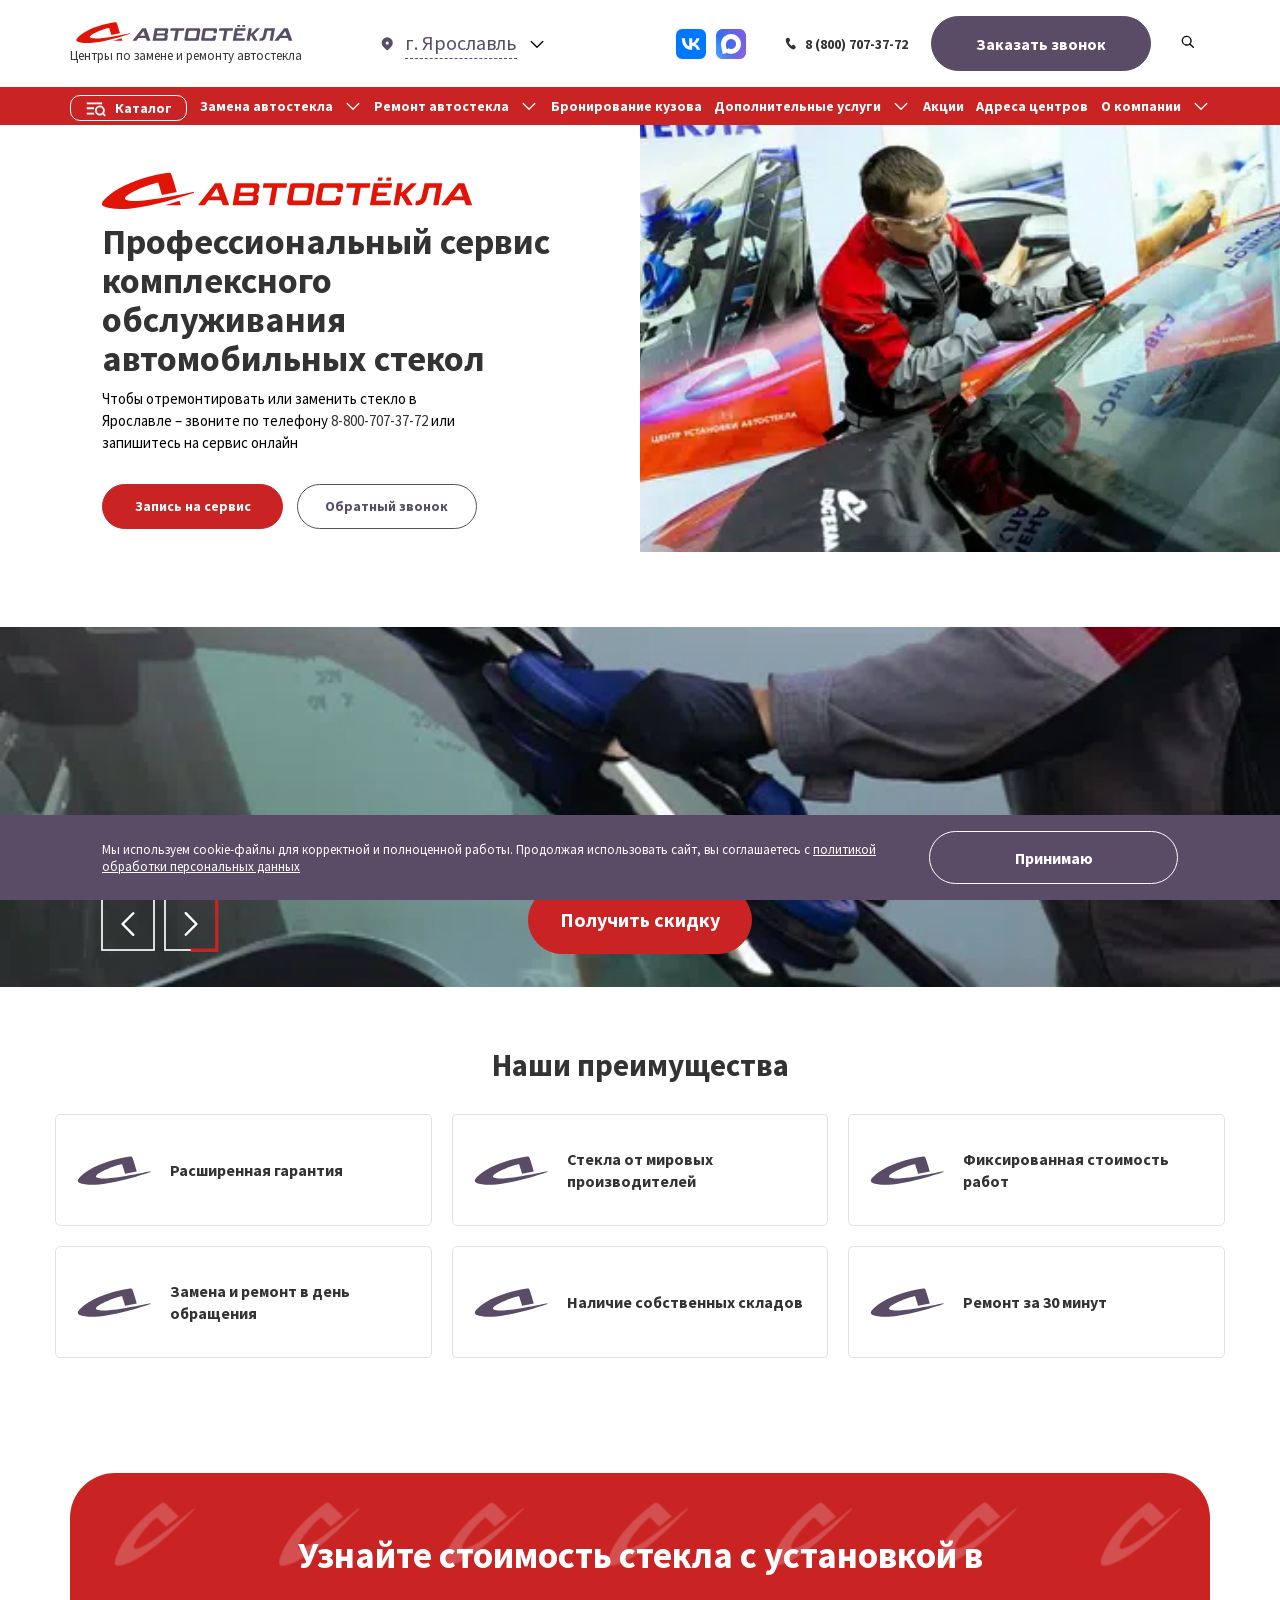
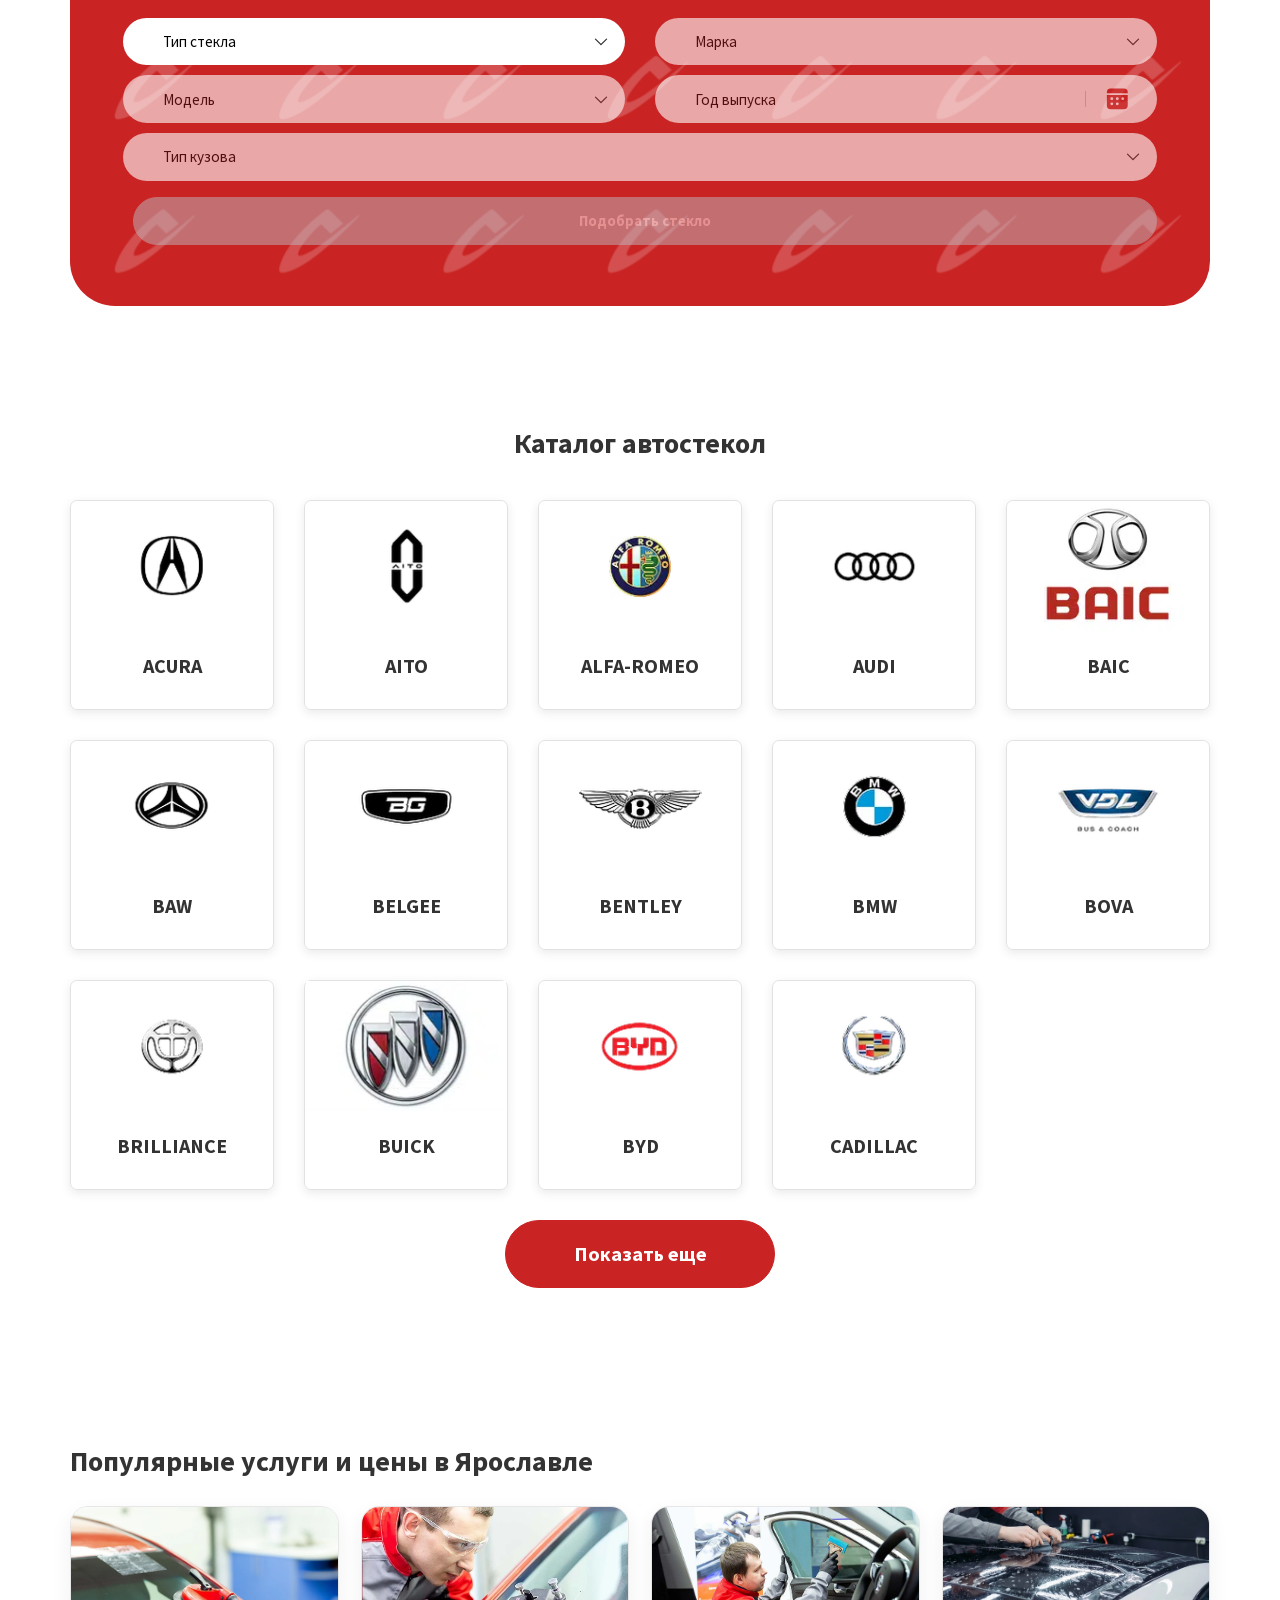
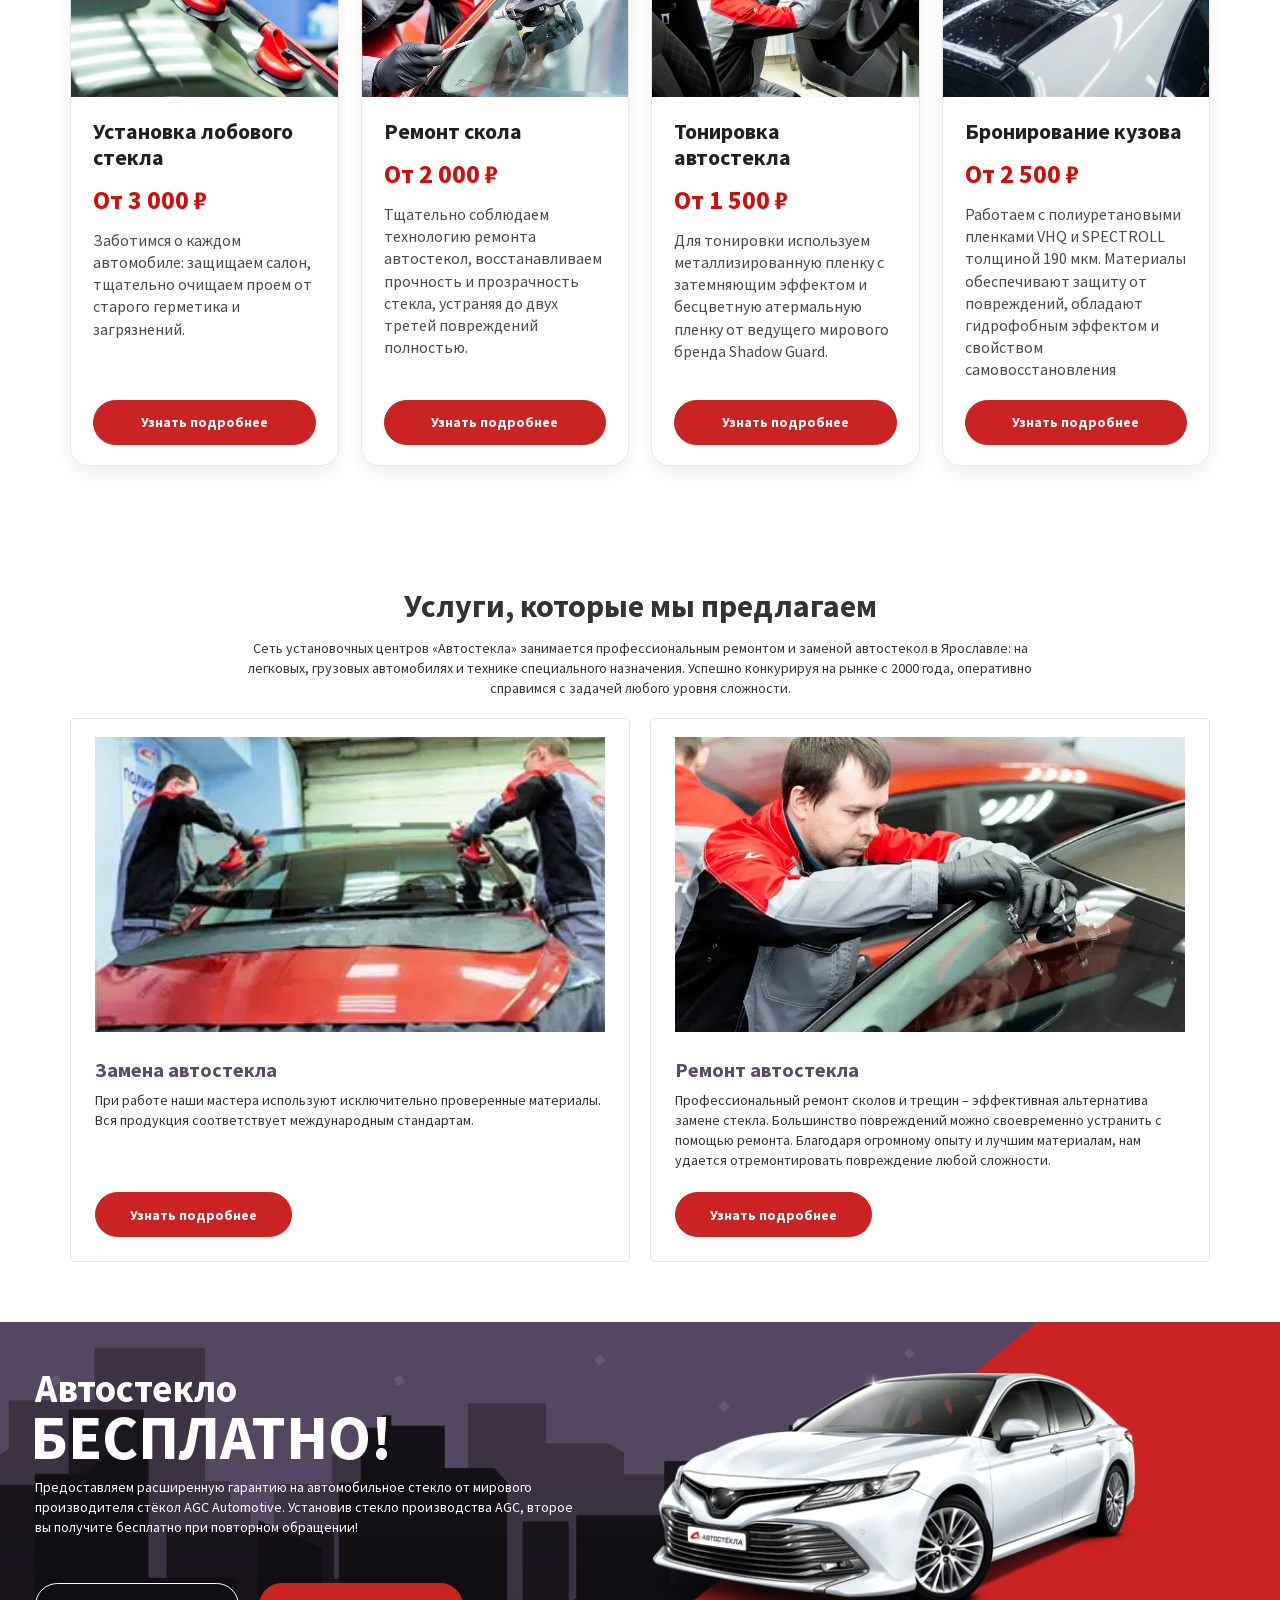
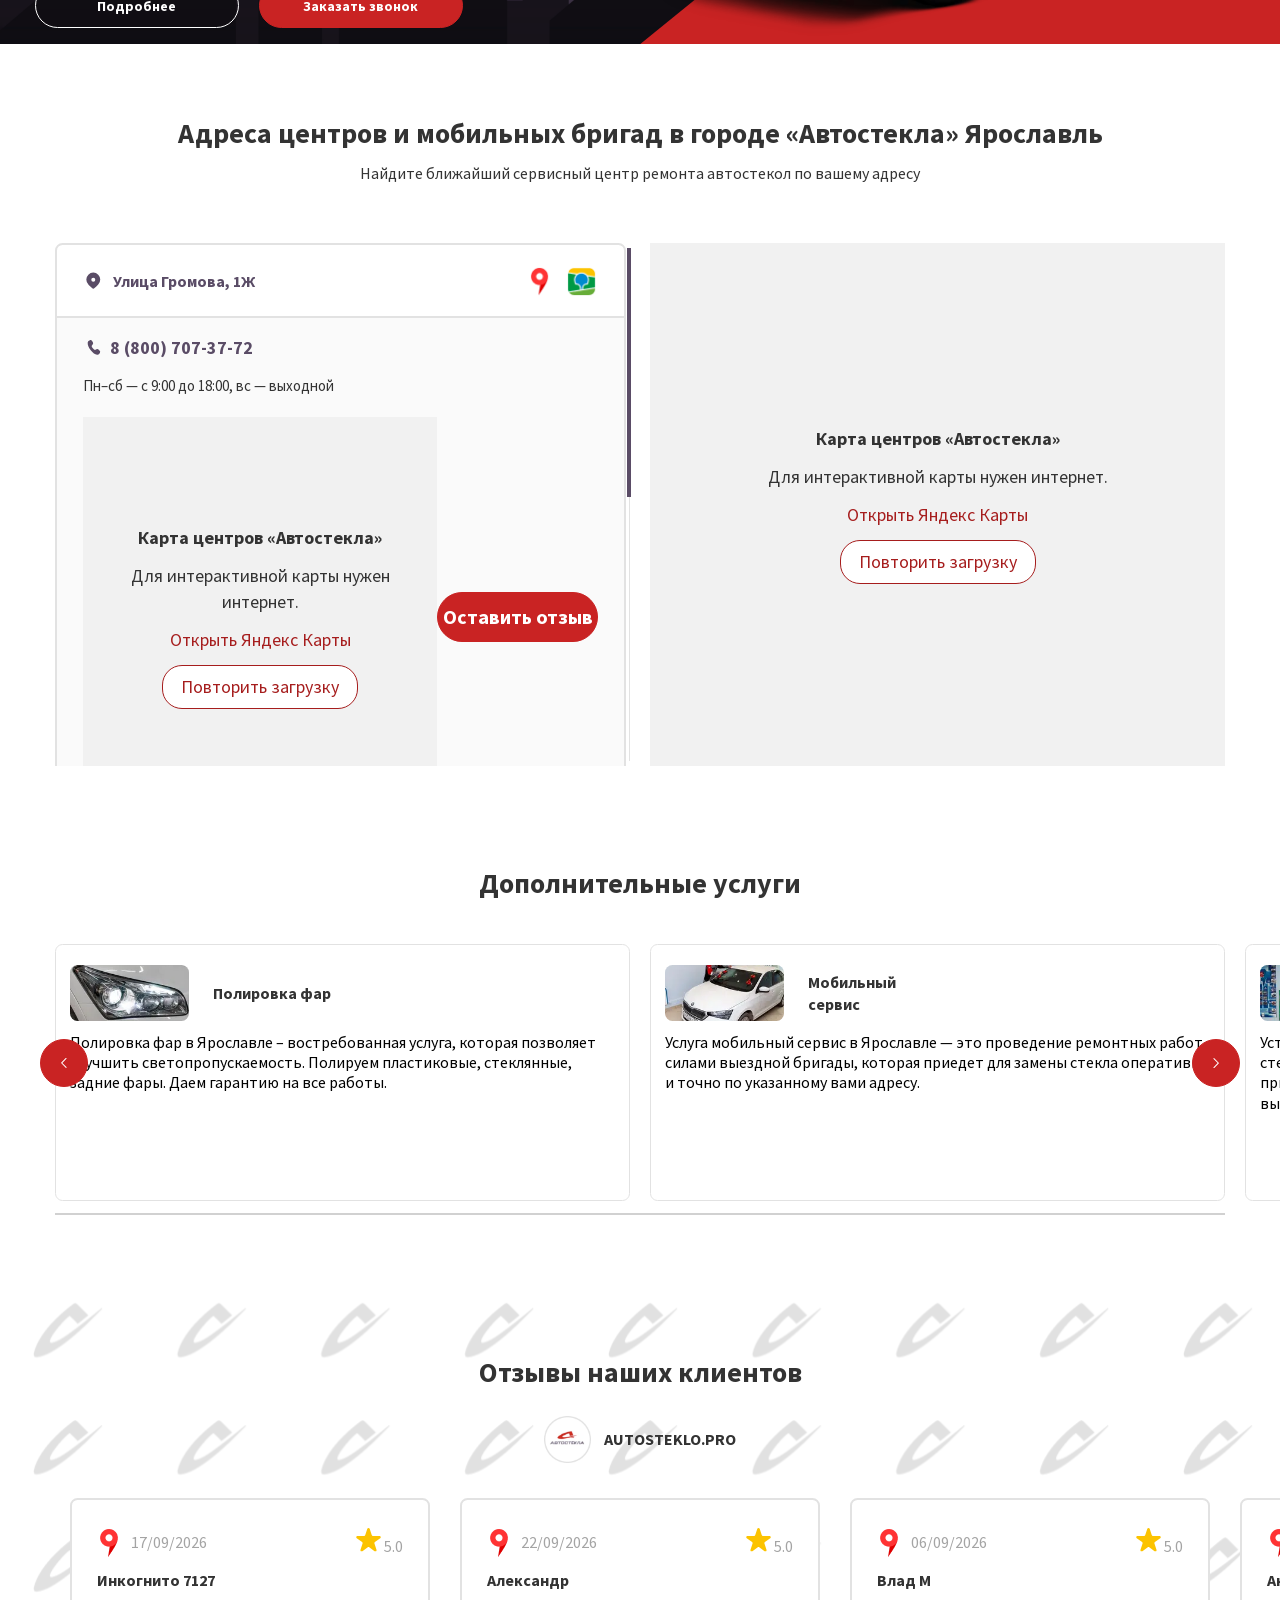
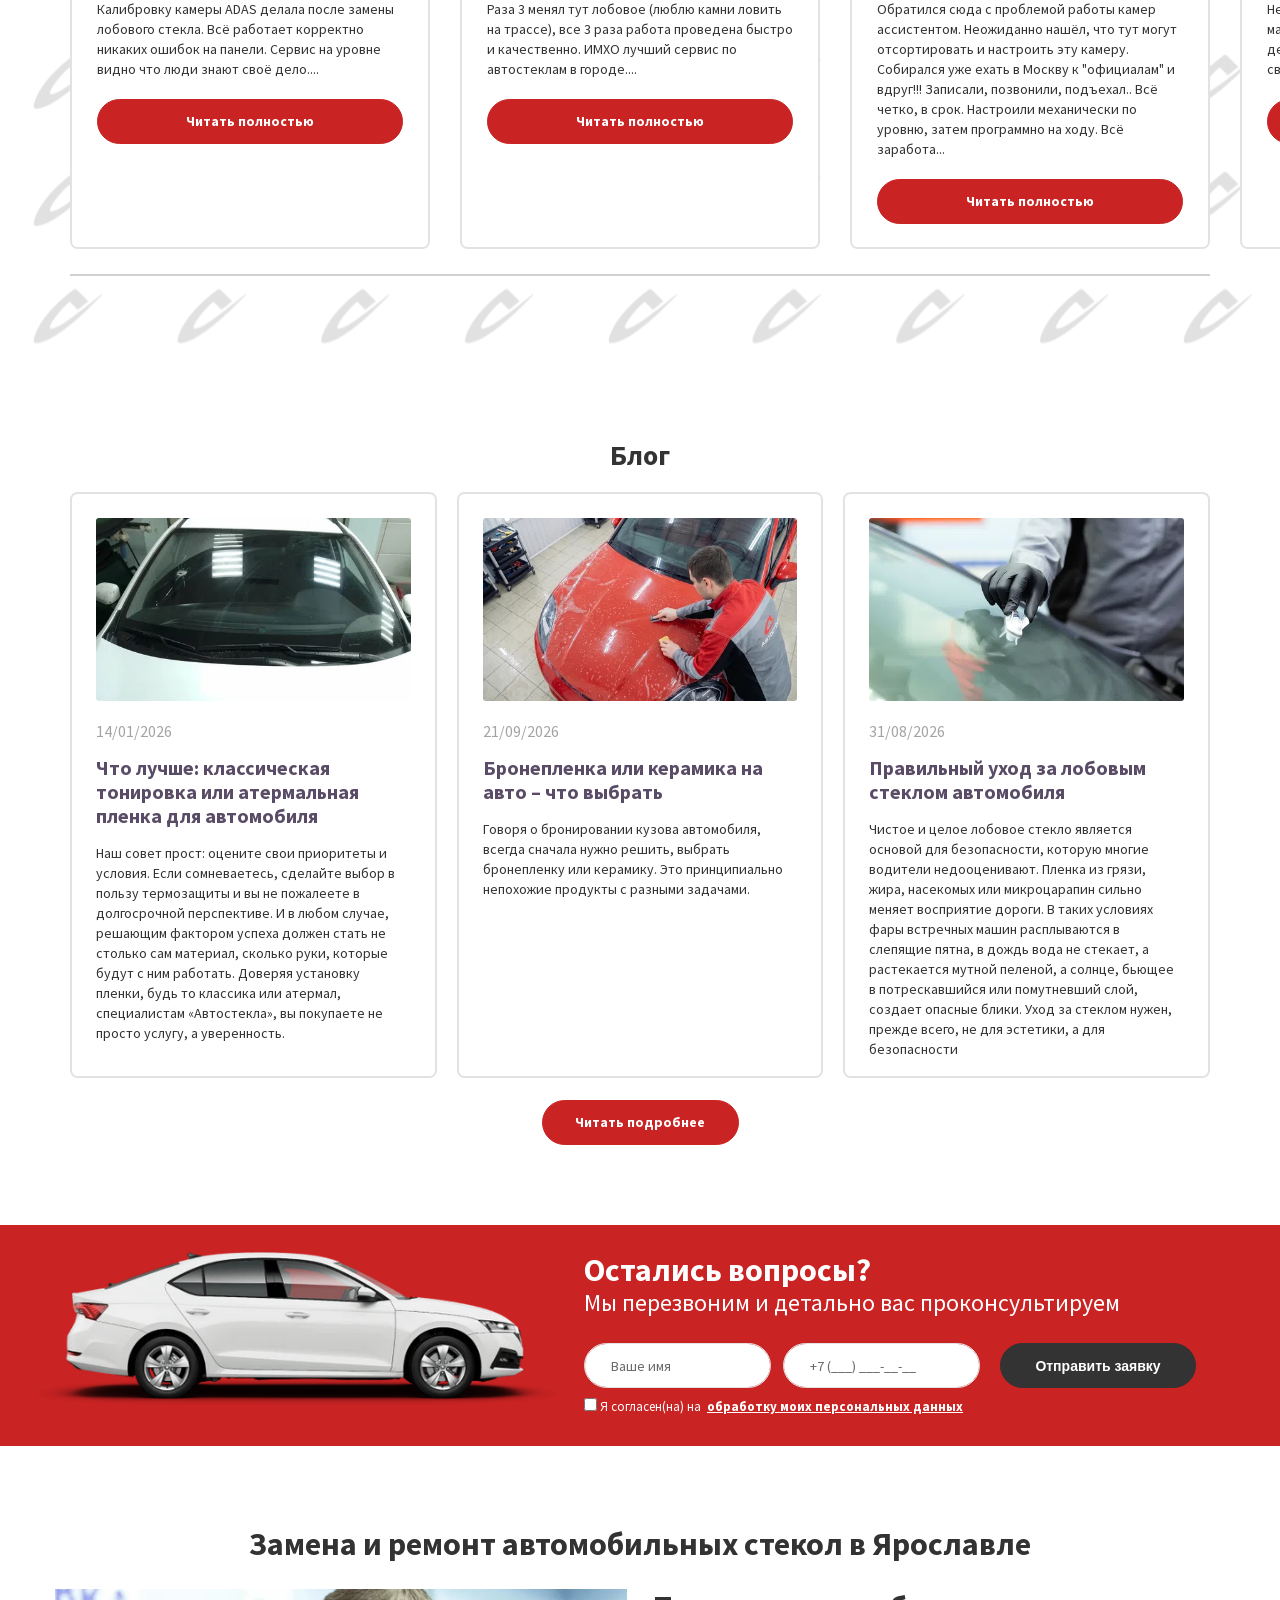
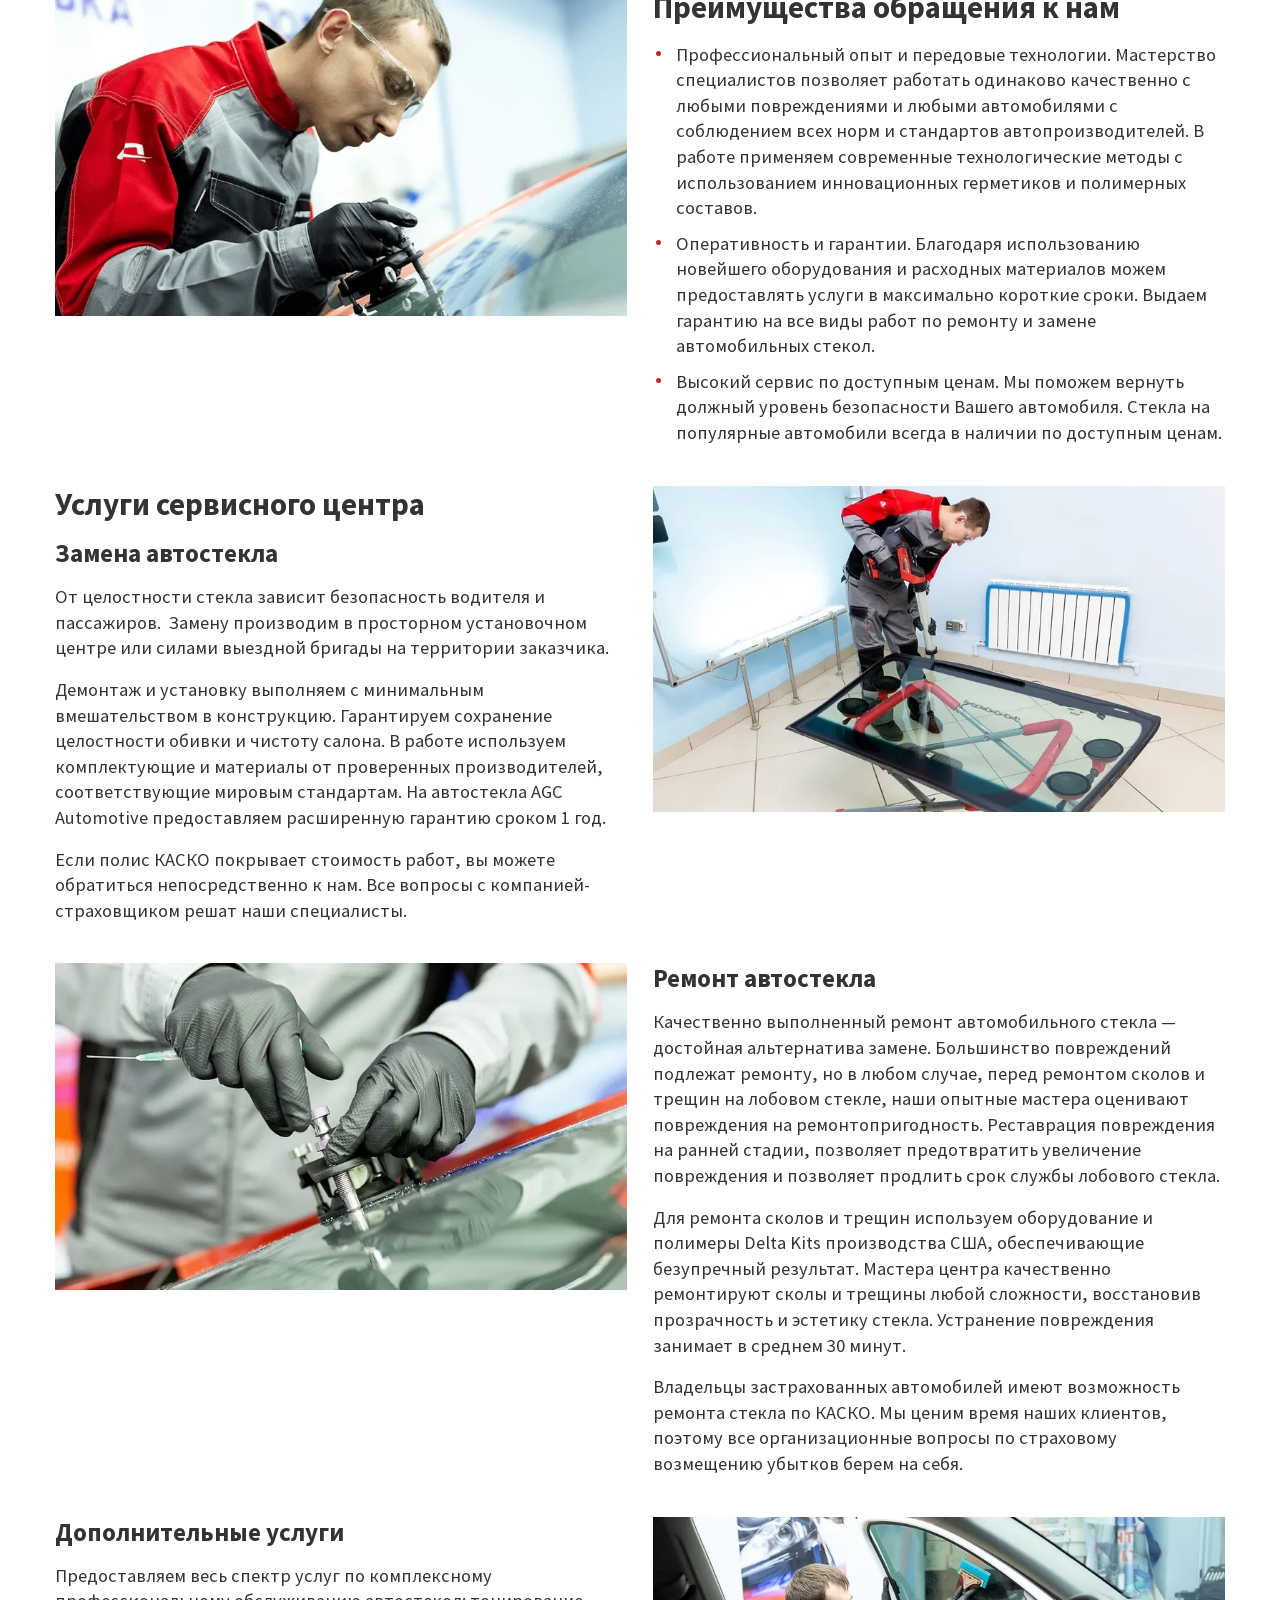
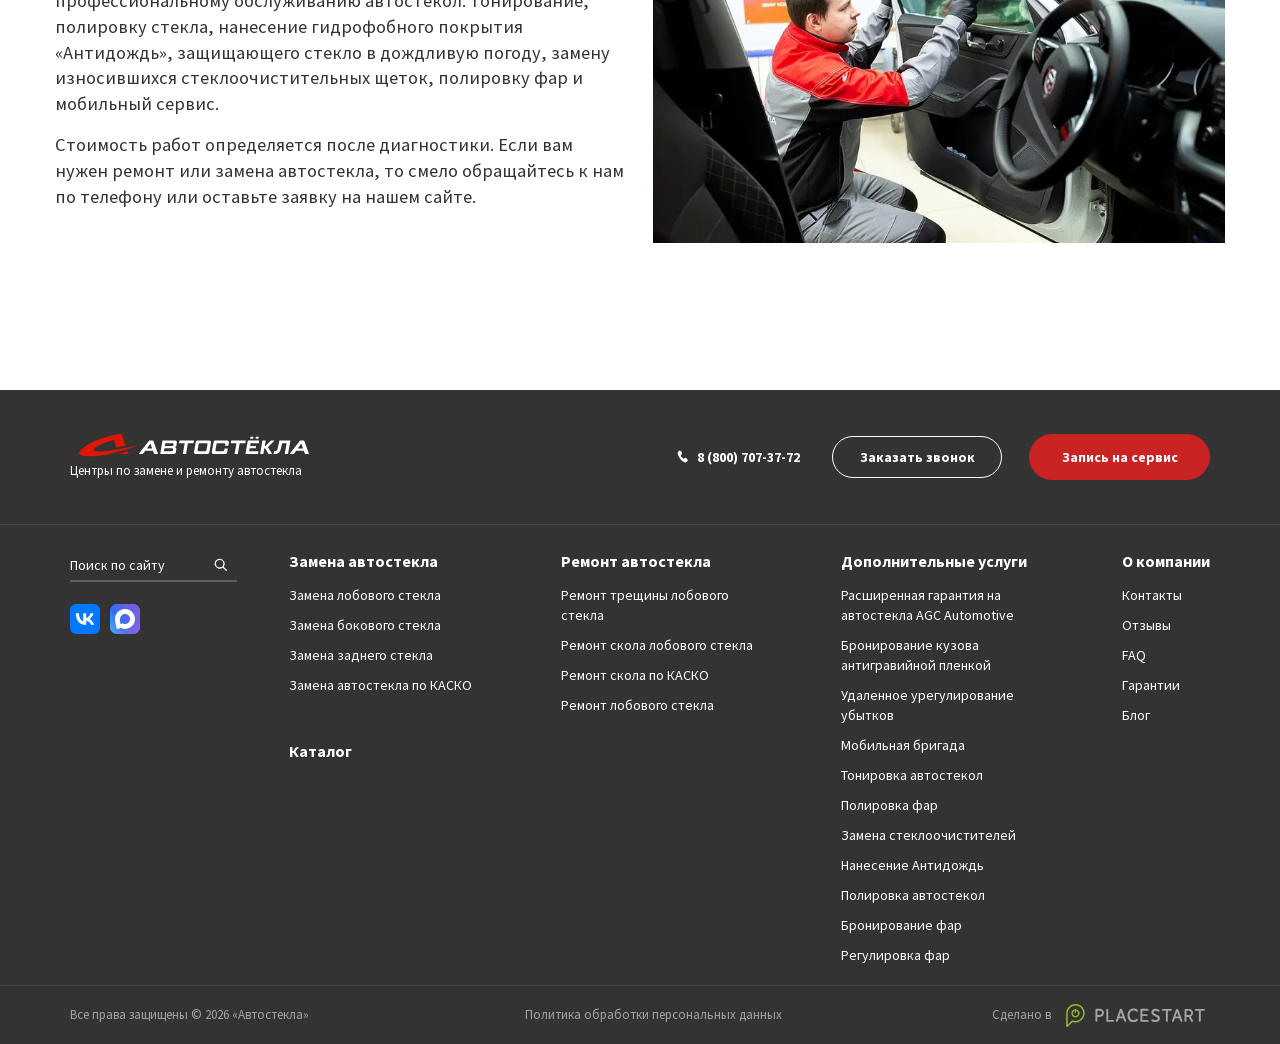
==== commit e93d2503: "Add offline Audi Q8 catalogue and product pages Preserve existing blog improvements, localize catalo" ====
--- a/index.html
+++ b/index.html
@@ -26,7 +26,6 @@
 <meta content="Сеть установочных центров «Автостекла» занимается профессиональным ремонтом и заменой стекол в Ярославле на легковых, грузовых автомобилях и технике специального назначения" property="og:description"/>
 <meta content="https://autosteklo.pro/" property="og:url"/>
 <meta content="website" property="og:type"/>
-
 <link href="assets/index-32ab06ab9d15.css" rel="stylesheet"/>
 <link href="assets/index-price-block-28b10add07cc.css" rel="stylesheet"/>
 <meta content="a41a5117a7543eca" name="yandex-verification"/>
@@ -389,7 +388,7 @@
 </div>
 <div class="header-desktop-menu base-wrapper">
 <div class="base-container header-desktop-menu__container">
-<a class="header-desktop-menu-link header-desktop-menu-link--menu js_catalog-menu__hover" href="https://autosteklo.pro/catalog/">
+<a class="header-desktop-menu-link header-desktop-menu-link--menu js_catalog-menu__hover" href="catalog/index.html">
 <svg class="header-desktop-menu-link__icon">
 <use xlink:href="#offline-sprite-catalog-search"></use>
 </svg>
@@ -545,7 +544,7 @@
                     Легковые стекла
                 </div>
 <!--noindex-->
-<a class="link" href="https://autosteklo.pro/catalog/">
+<a class="link" href="catalog/index.html">
                     Перейти в каталог
                 </a>
 <!--/noindex-->
@@ -565,7 +564,7 @@
 <div class="catalog-menu-groups__item active js_catalog-menu__group" data-target="passanger">
 <div class="catalog-menu-marks">
 <!--noindex-->
-<a class="catalog-menu-marks__item" href="https://autosteklo.pro/catalog/audi/">
+<a class="catalog-menu-marks__item" href="catalog/audi/index.html">
 <div class="catalog-menu-marks__image-wrapper">
 <img alt="AUDI" class="catalog-menu-marks__image js_lazy-load" data-src="assets/0b0bfdf50adddb09c8623f44b1076e82-d70b6a068b80.webp" height="82" loading="eager" src="assets/0b0bfdf50adddb09c8623f44b1076e82-d70b6a068b80.webp" width="119"/>
 </div>
@@ -685,7 +684,7 @@
                                 SUZUKI
                             </span>
 </a>
-<a class="catalog-menu-marks__item catalog-menu-marks__item--more" href="https://autosteklo.pro/catalog/">
+<a class="catalog-menu-marks__item catalog-menu-marks__item--more" href="catalog/index.html">
                         Все марки
                         <svg class="header-desktop-menu-link__icon">
 <use xlink:href="#offline-sprite-arrow_down"></use>
@@ -834,7 +833,7 @@
 <div class="header-mobile-menu-bg" data-toggle="headerMobileMenuBg, headerMobileMenu!, headerCatalogButton, html" id="headerMobileMenuBg"></div>
 <div class="header-desktop-sticky-menu" id="headerDesktopStickyMenu">
 <div class="header-desktop-sticky-menu-item header-desktop-sticky-menu-item--red" id="dcat_types">
-<a class="header-desktop-sticky-menu-item__link" href="https://autosteklo.pro/catalog/">
+<a class="header-desktop-sticky-menu-item__link" href="catalog/index.html">
                     Каталог
                 </a>
 <div class="header-desktop-sticky-menu-item__subitems_btn" data-toggle="dcat_types">
@@ -850,7 +849,7 @@
                     </p>
 </a>
 <!--noindex-->
-<a class="header-desktop-sticky-menu-item-children-item" href="https://autosteklo.pro/catalog/">Каталог легковых стекол</a>
+<a class="header-desktop-sticky-menu-item-children-item" href="catalog/index.html">Каталог легковых стекол</a>
 <a class="header-desktop-sticky-menu-item-children-item" href="https://autosteklo.pro/catalog-trucks/">Каталог грузовых стекол</a>
 <!--/noindex-->
 </div>
@@ -999,7 +998,7 @@
 </div>
 <div class="header-mobile-menu-catalog">
 <div class="header-mobile-menu-catalog-item header-mobile-menu-catalog-item--red" id="cat-mark-types">
-<a class="header-mobile-menu-catalog-item__text" data-toggle="cat-mark-types" href="https://autosteklo.pro/catalog/">
+<a class="header-mobile-menu-catalog-item__text" data-toggle="cat-mark-types" href="catalog/index.html">
                     Каталог
                 </a>
 <div class="header-mobile-menu-catalog-item__subitems_btn" data-toggle="cat-mark-types">
@@ -1018,7 +1017,7 @@
                     </p>
 </a>
 <!--noindex-->
-<a class="header-mobile-menu-catalog-children-item" href="https://autosteklo.pro/catalog/">Каталог легковых стекол</a>
+<a class="header-mobile-menu-catalog-children-item" href="catalog/index.html">Каталог легковых стекол</a>
 <a class="header-mobile-menu-catalog-children-item" href="https://autosteklo.pro/catalog-trucks/">Каталог грузовых стекол</a>
 <!--/noindex-->
 </div>
@@ -1530,7 +1529,7 @@
 <img alt="ALFA-ROMEO" class="catalog-mark__img js_lazy-load js_lazy-load__ready" data-src="assets/e65cd6226971acd9db374aca44c2a53d-321eae949d89.webp" height="138" loading="eager" src="assets/e65cd6226971acd9db374aca44c2a53d-321eae949d89.webp" width="201"/>
 <p class="catalog-mark__title">ALFA-ROMEO</p>
 </a>
-<a class="catalog-mark" href="https://autosteklo.pro/catalog/audi/">
+<a class="catalog-mark" href="catalog/audi/index.html">
 <img alt="AUDI" class="catalog-mark__img js_lazy-load js_lazy-load__ready" data-src="assets/5e9ba97401de0b3a2a6e67709a62e395-01ed76eb22bc.webp" height="138" loading="eager" src="assets/5e9ba97401de0b3a2a6e67709a62e395-01ed76eb22bc.webp" width="201"/>
 <p class="catalog-mark__title">AUDI</p>
 </a>
@@ -1576,7 +1575,7 @@
 </a>
 </div>
 <div class="catalog-more">
-<a class="catalog__show-more a-btn a-btn-red2" href="https://autosteklo.pro/catalog/" id="catalogShowMore">Показать еще</a>
+<a class="catalog__show-more a-btn a-btn-red2" href="catalog/index.html" id="catalogShowMore">Показать еще</a>
 </div>
 </div>
 </div>
@@ -2593,7 +2592,7 @@
 <a class="footer-middle-nav__link" href="https://autosteklo.pro/zamena-avtostekol/zamena-bokovogo-avtostekla/">Замена бокового стекла</a>
 <a class="footer-middle-nav__link" href="https://autosteklo.pro/zamena-avtostekol/zamena-zadnego-stekla/">Замена заднего стекла</a>
 <a class="footer-middle-nav__link" href="https://autosteklo.pro/zamena-avtostekol/zamena-avtostekla-po-kasko/">Замена автостекла по КАСКО</a>
-<a class="footer-middle-nav__title" href="https://autosteklo.pro/catalog/" style="margin-top: 40px;">Каталог</a>
+<a class="footer-middle-nav__title" href="catalog/index.html" style="margin-top: 40px;">Каталог</a>
 </div>
 <div class="footer-middle-nav-category">
 <a class="footer-middle-nav__title" href="https://autosteklo.pro/remont-avtostekol/">Ремонт автостекла</a>
